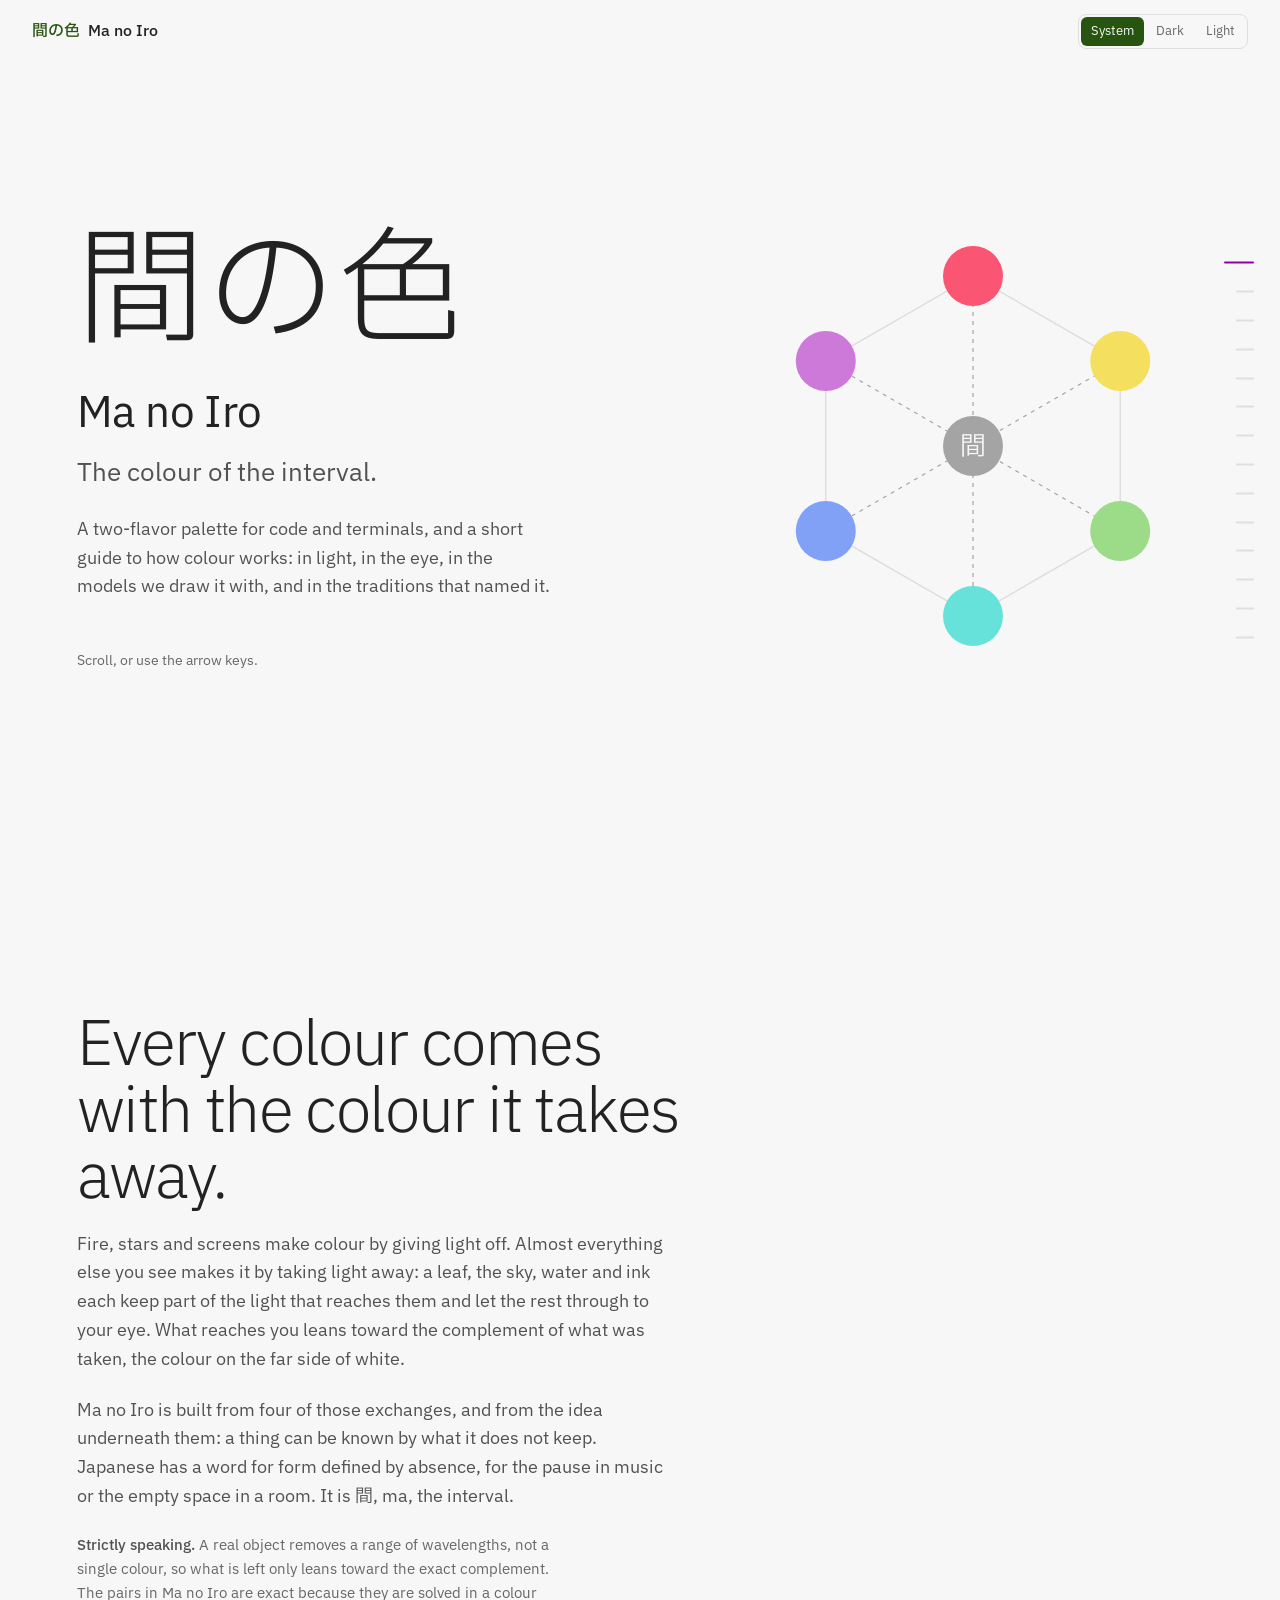
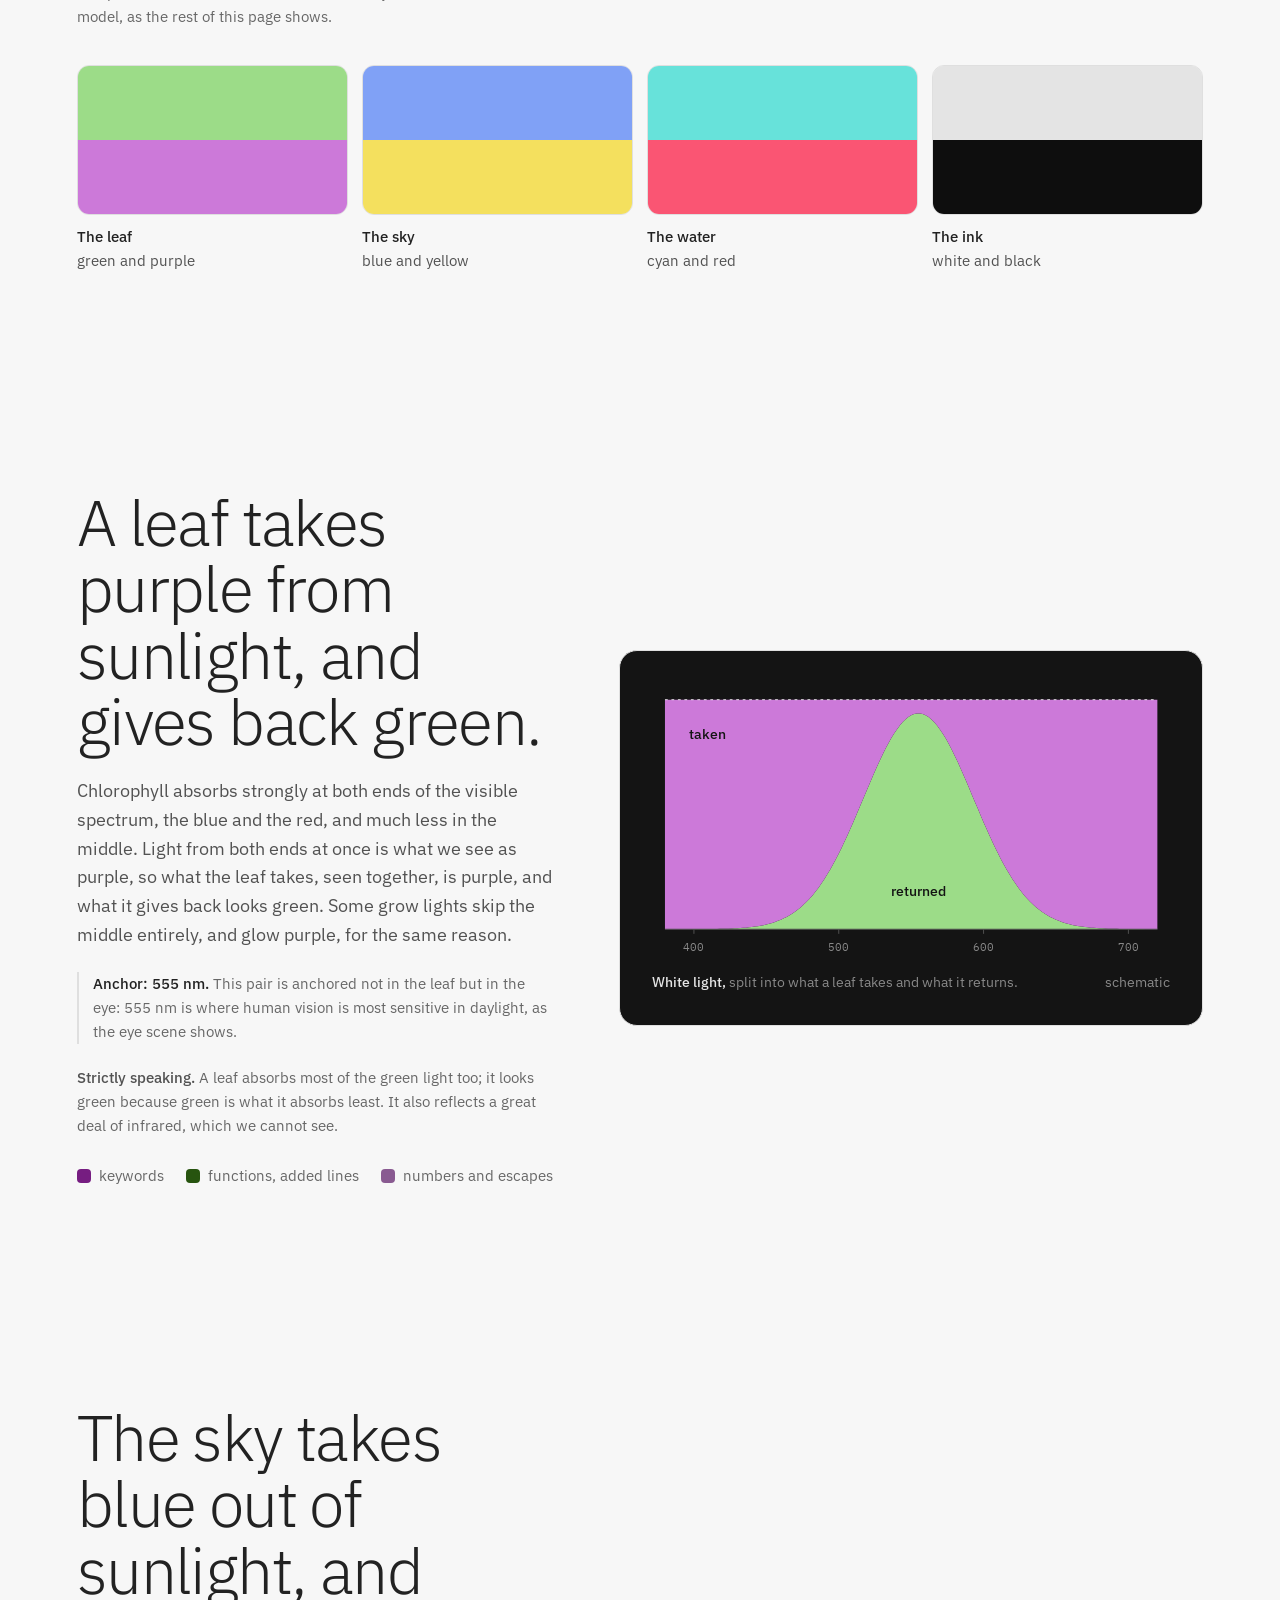
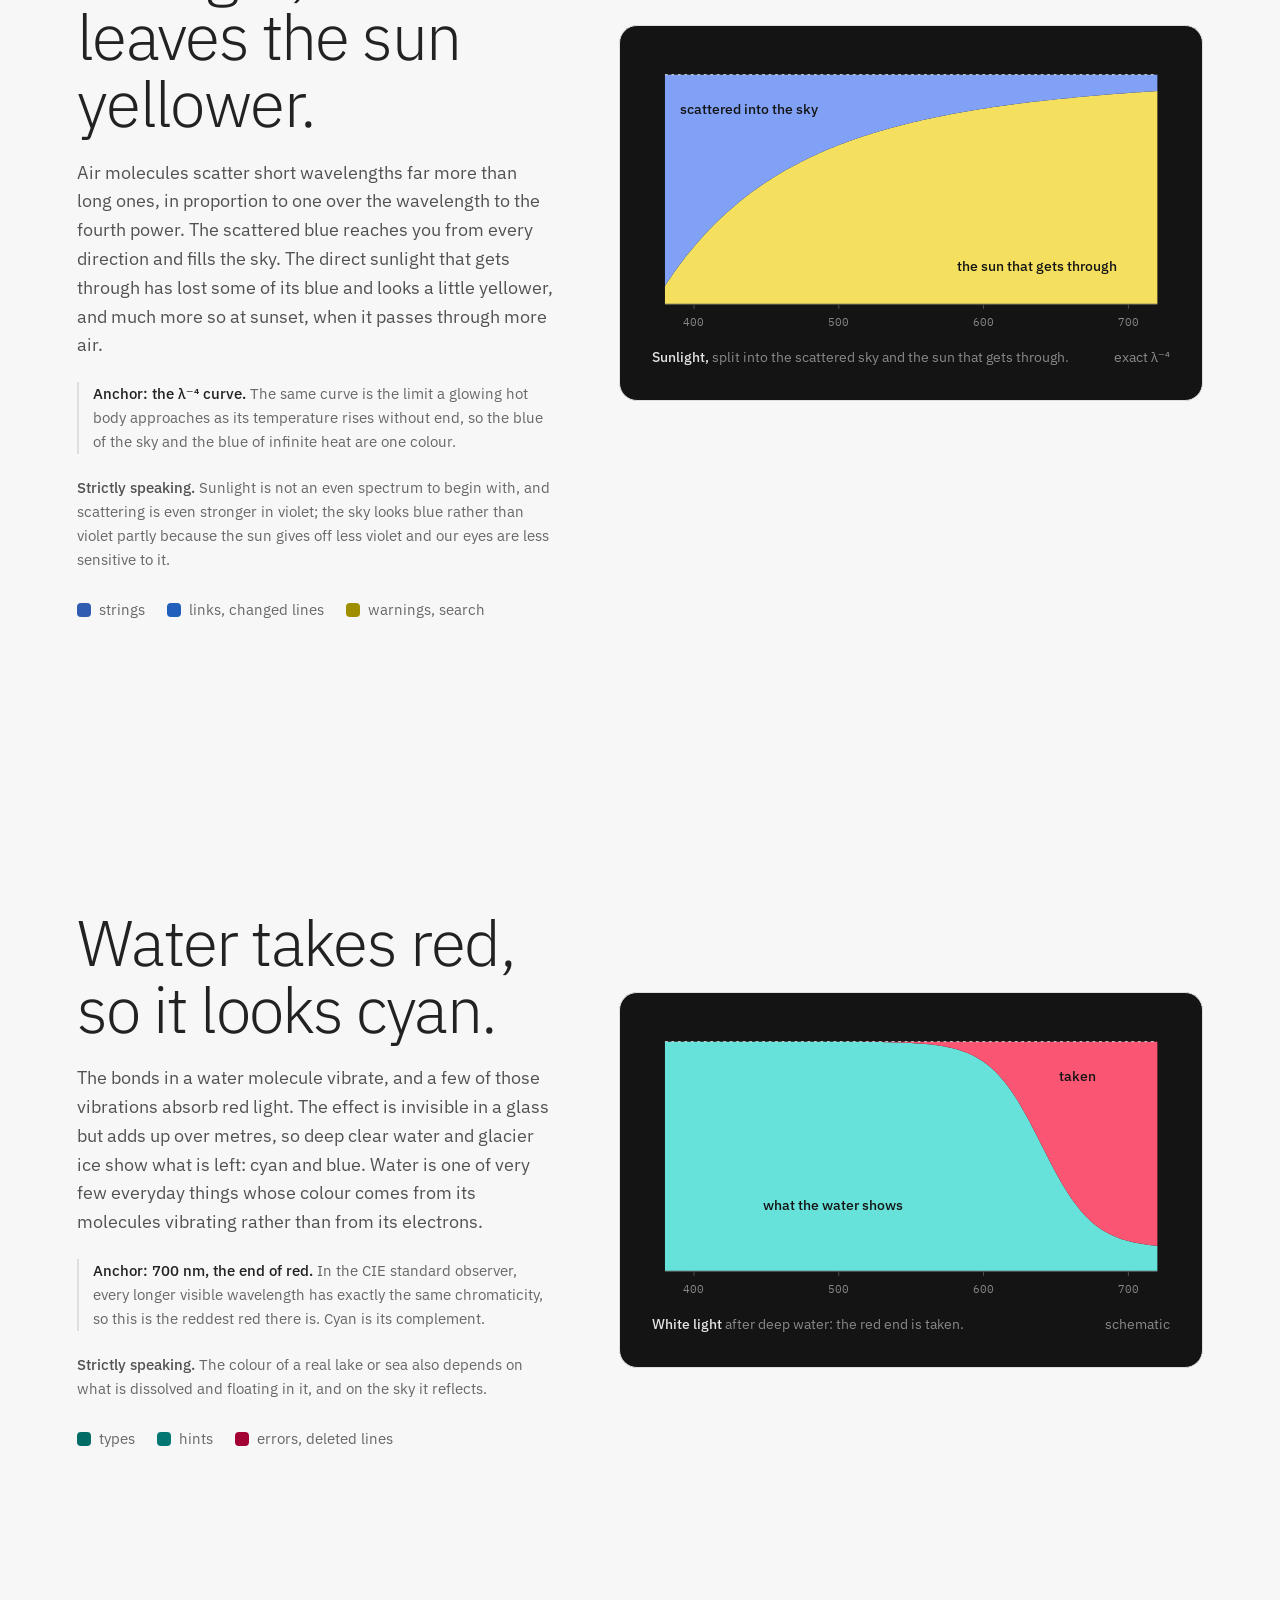
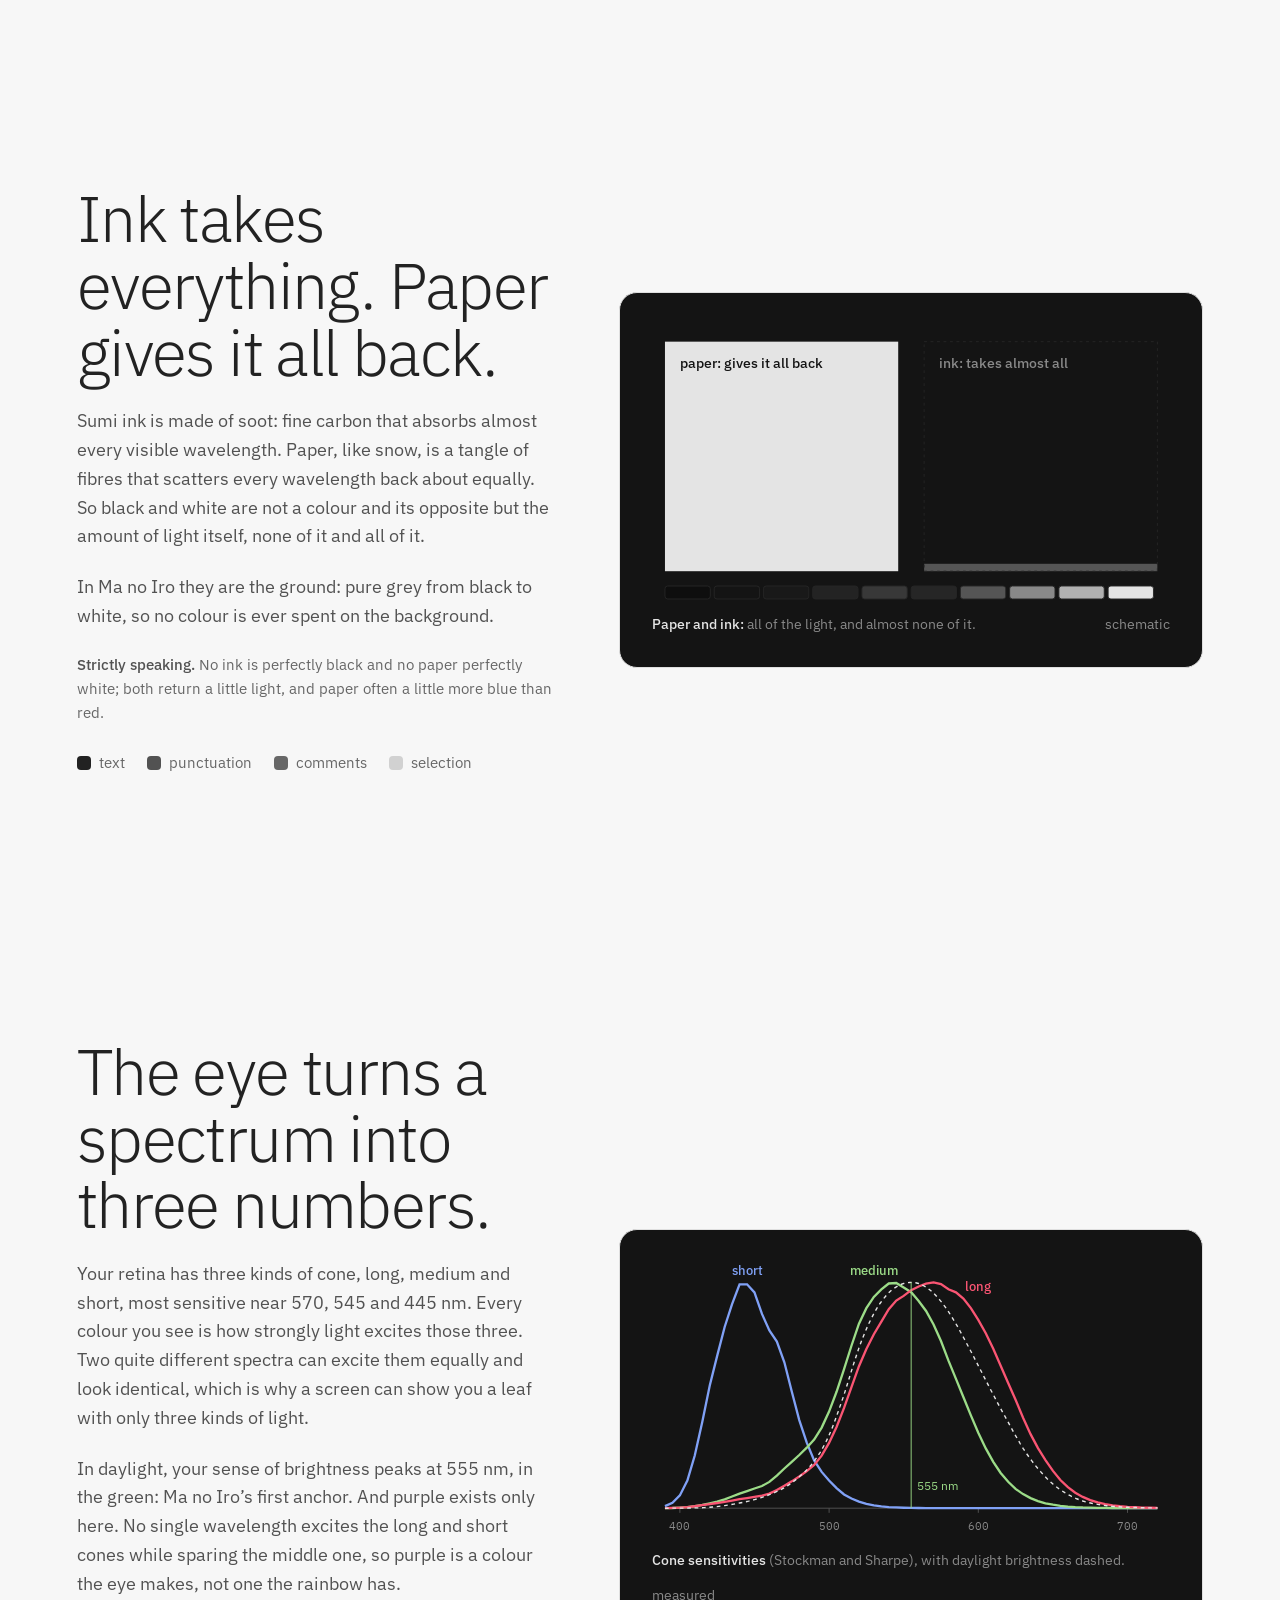
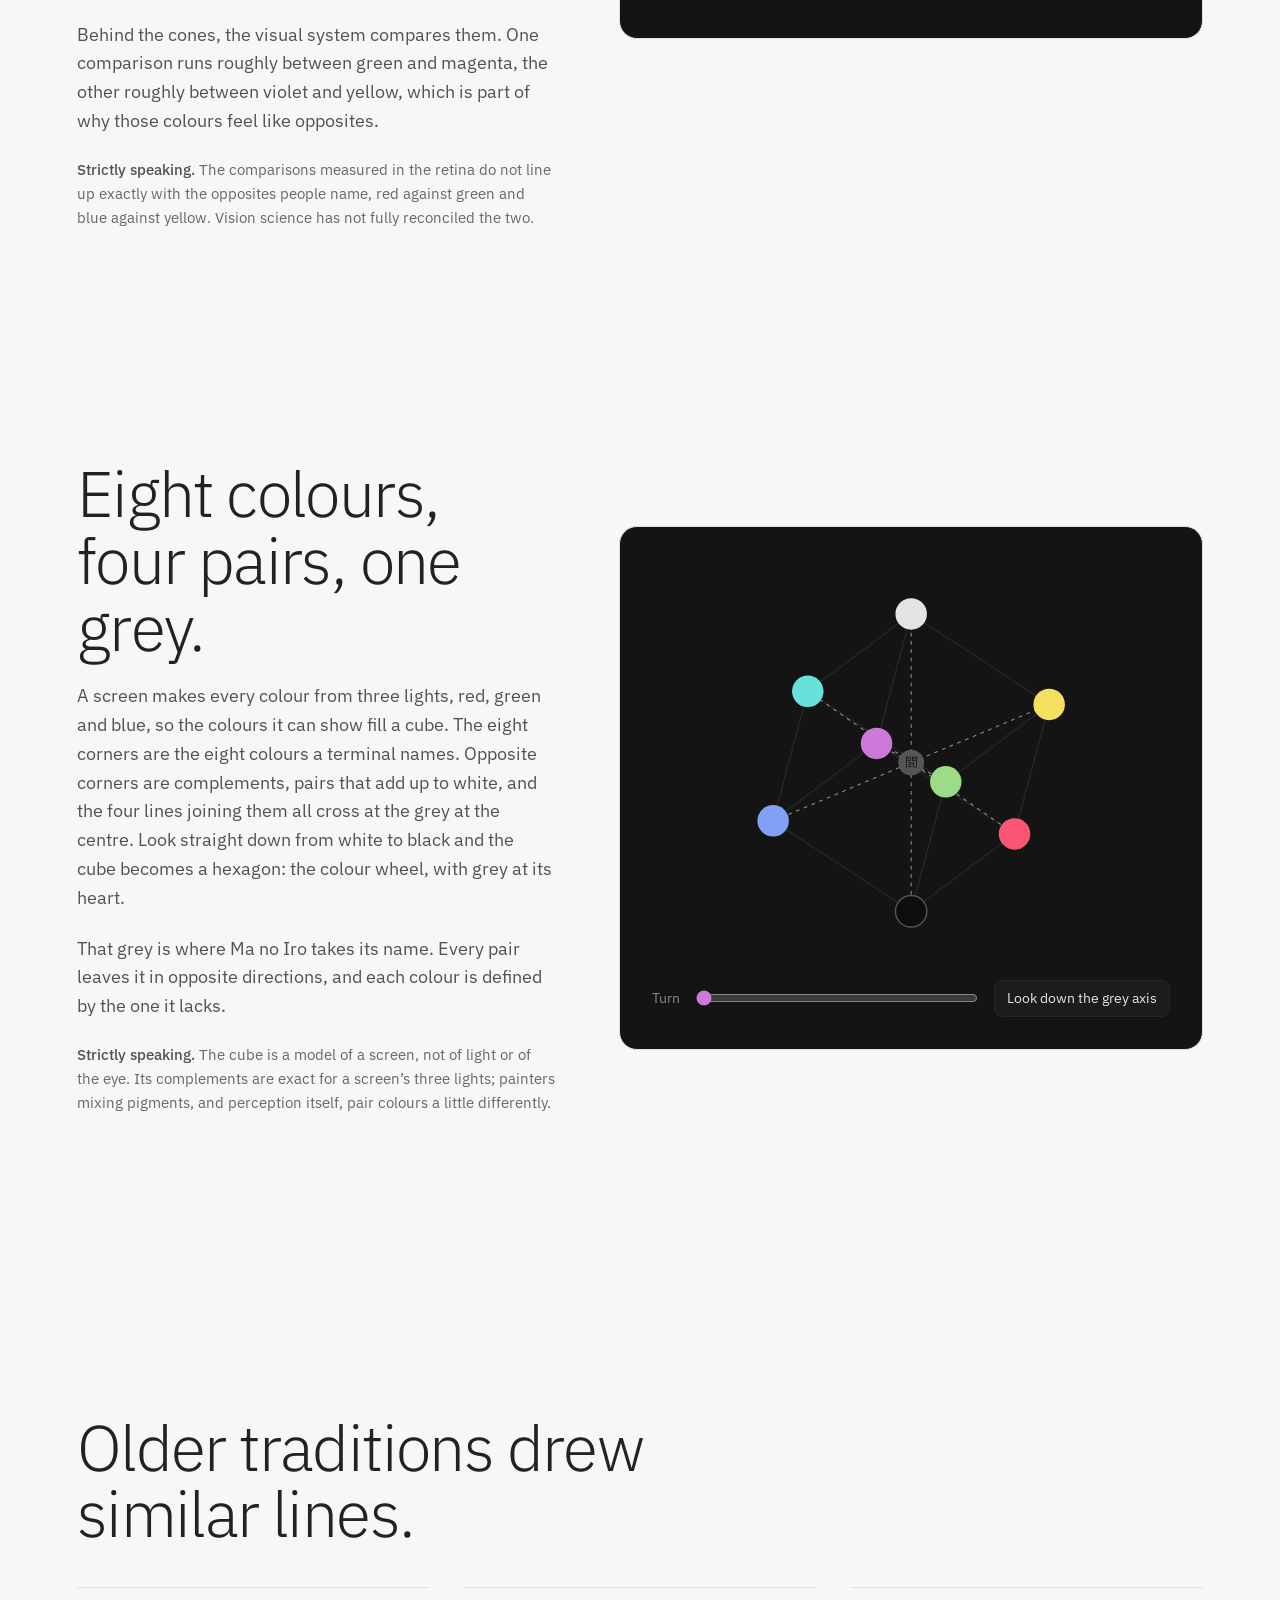
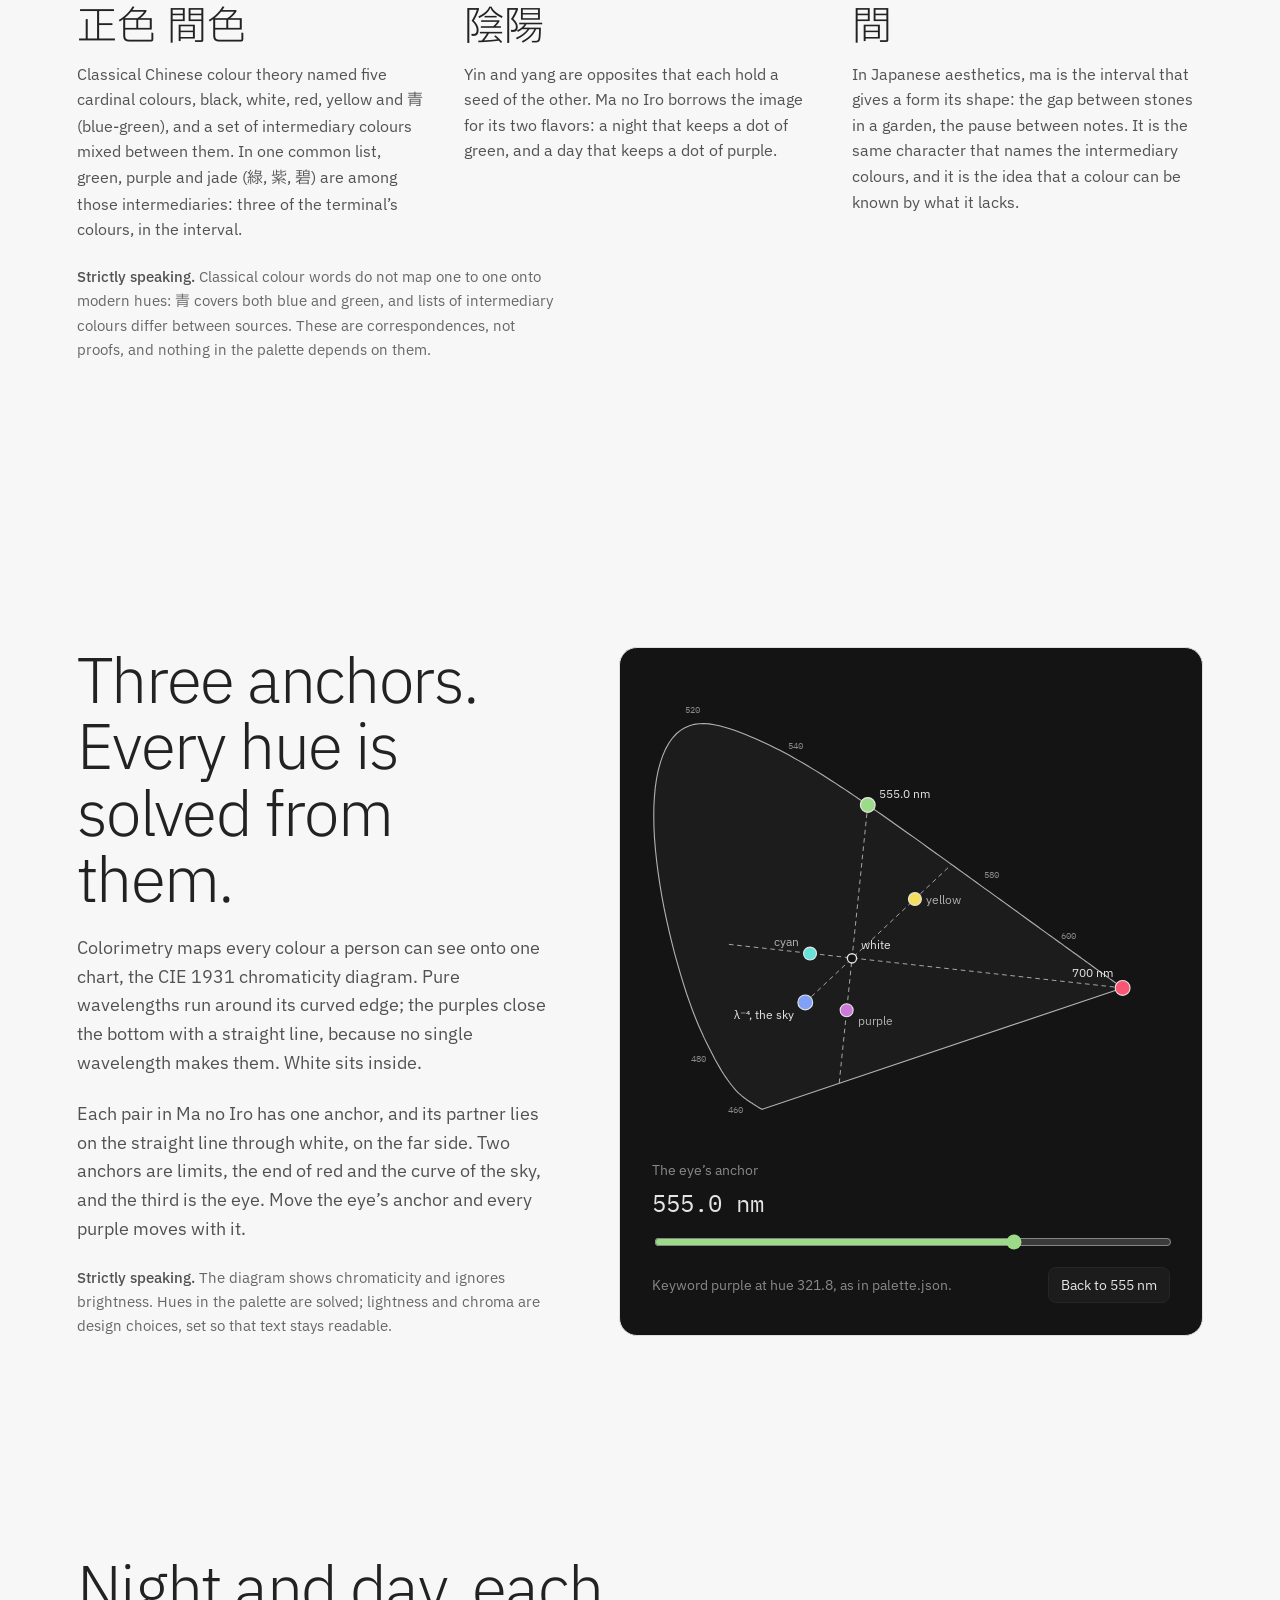
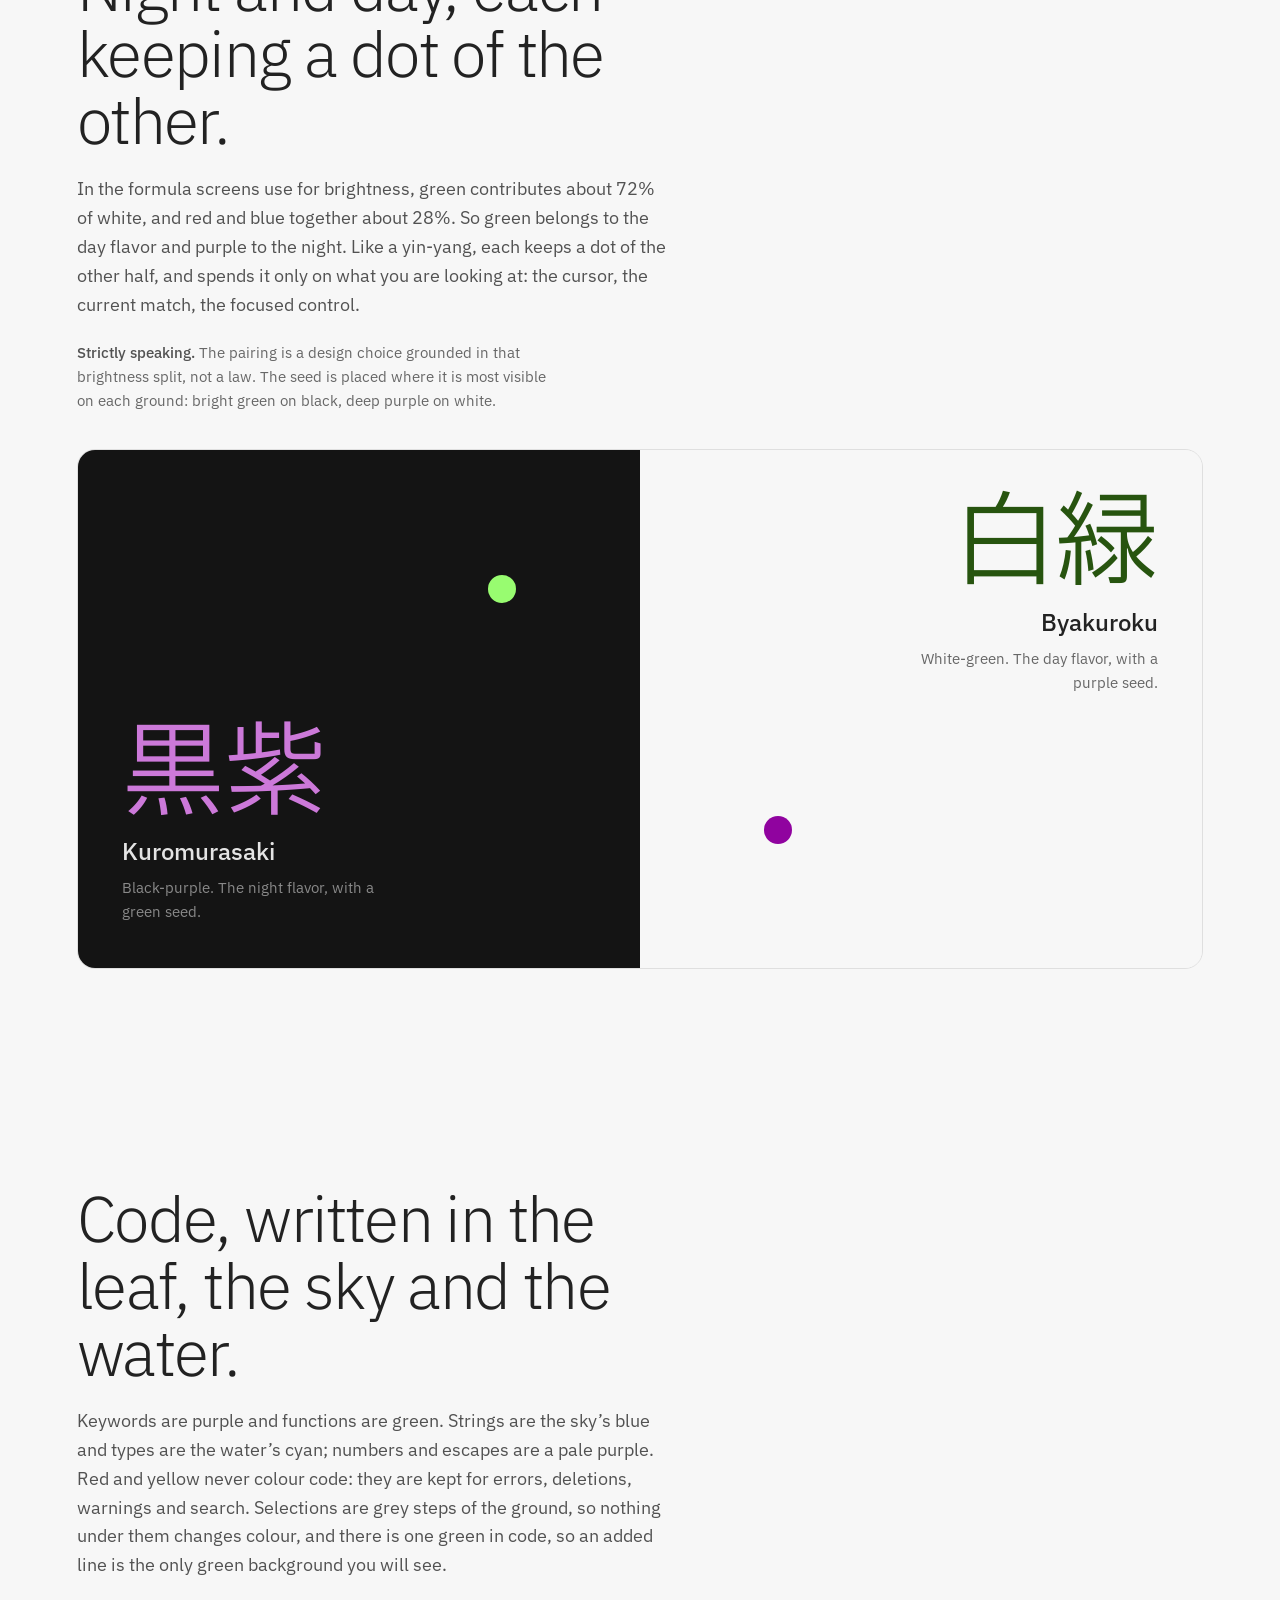
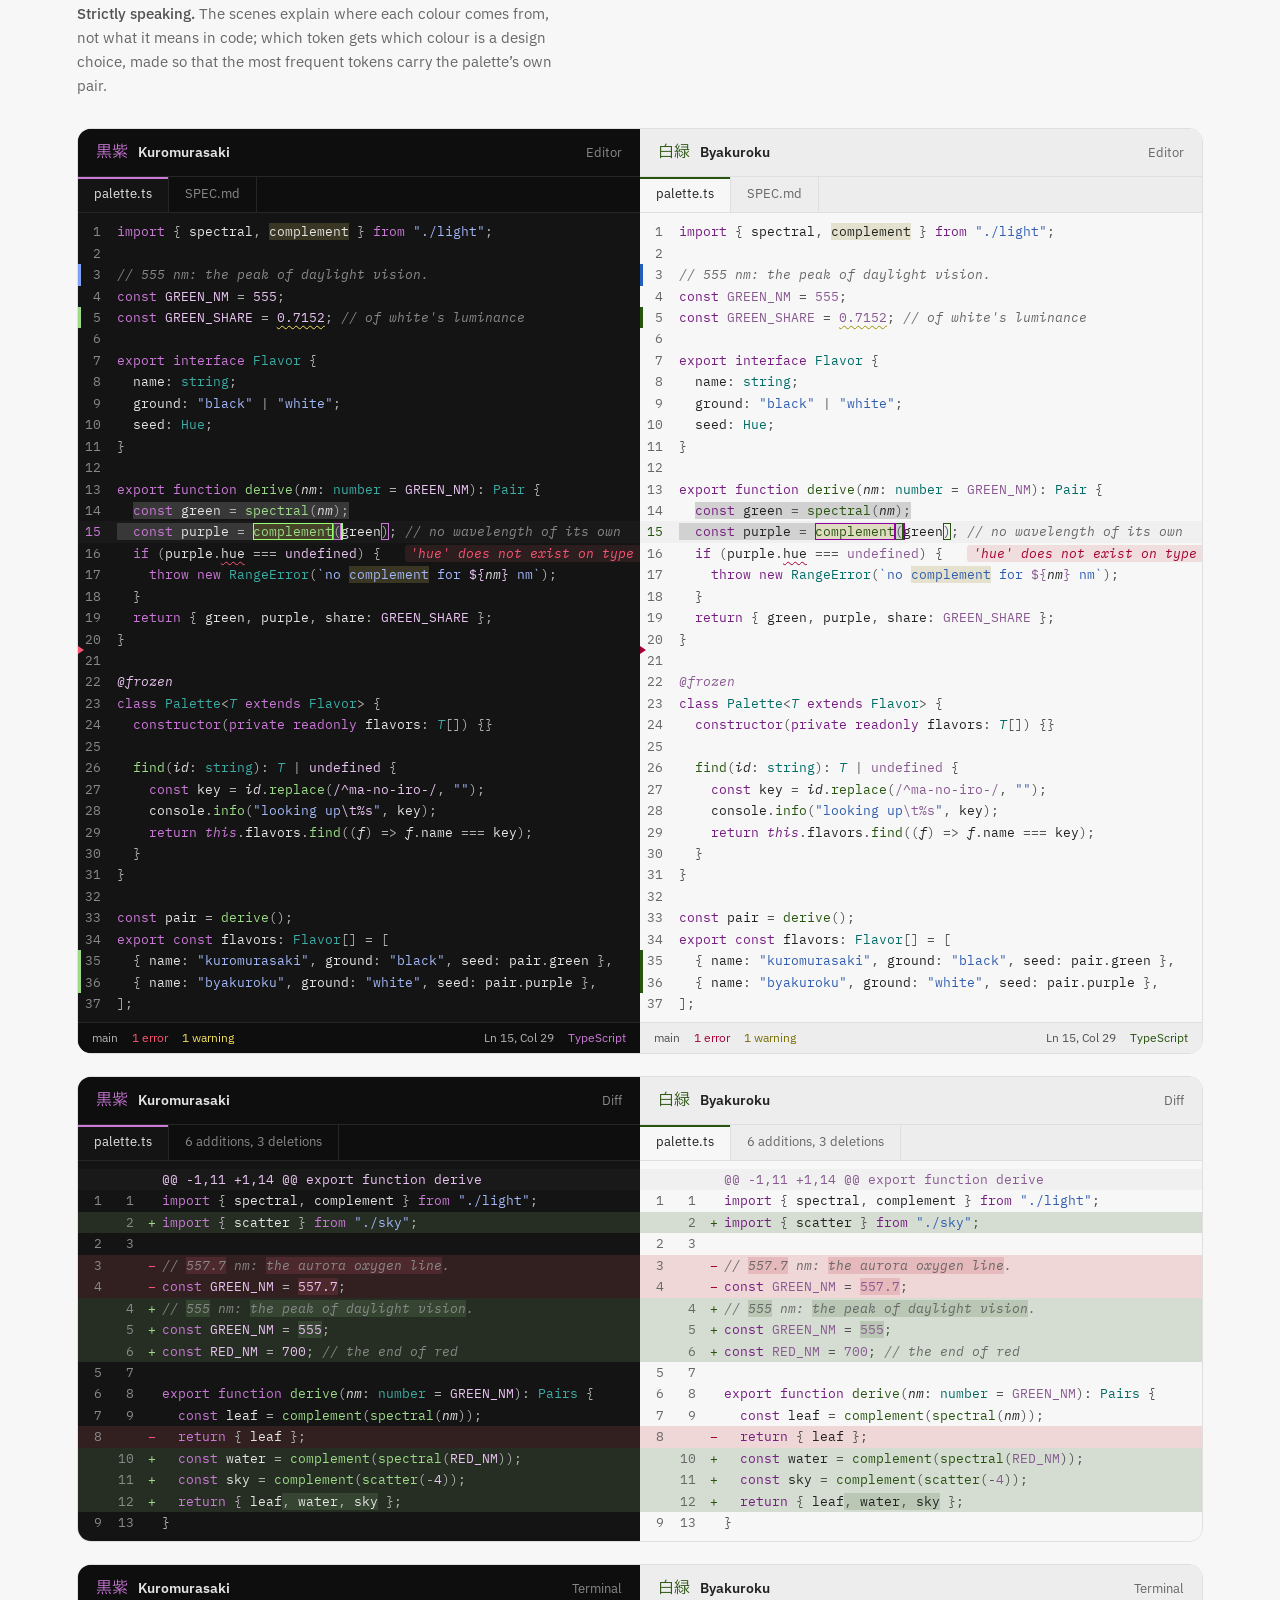
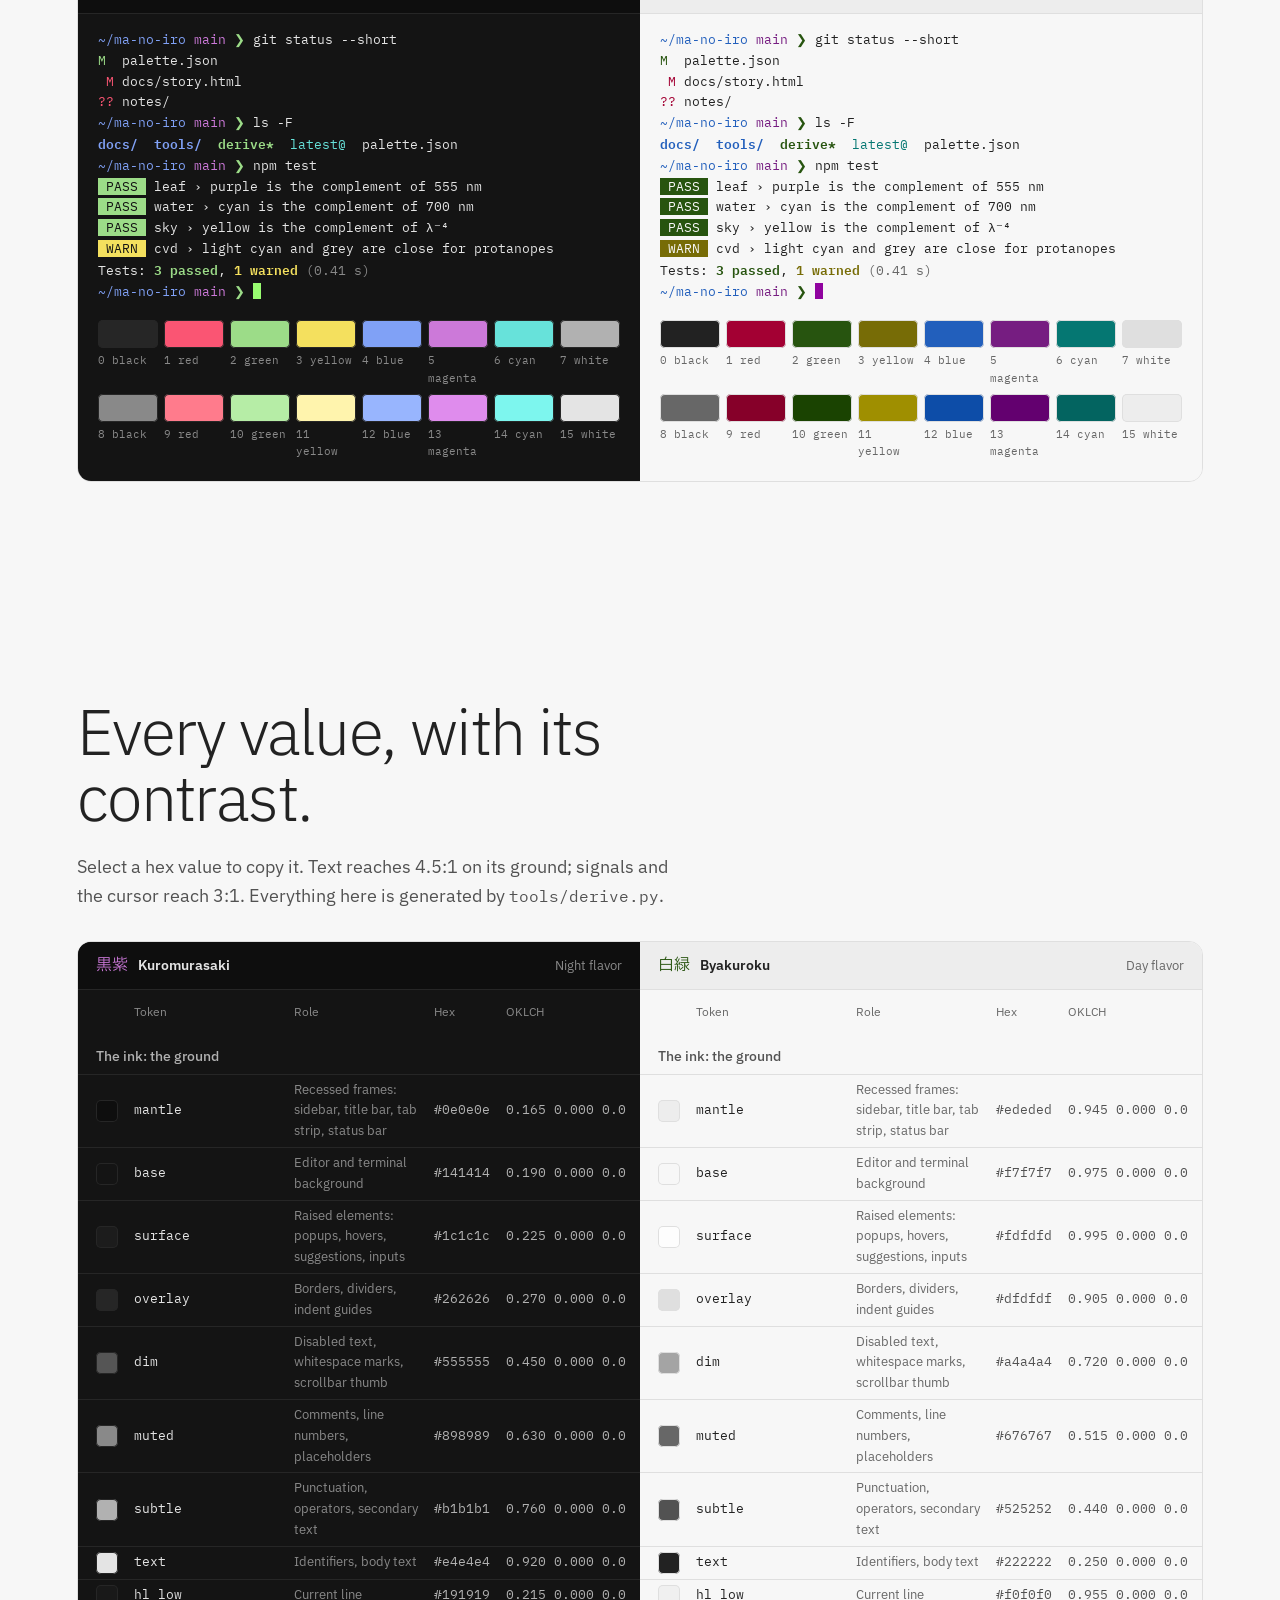
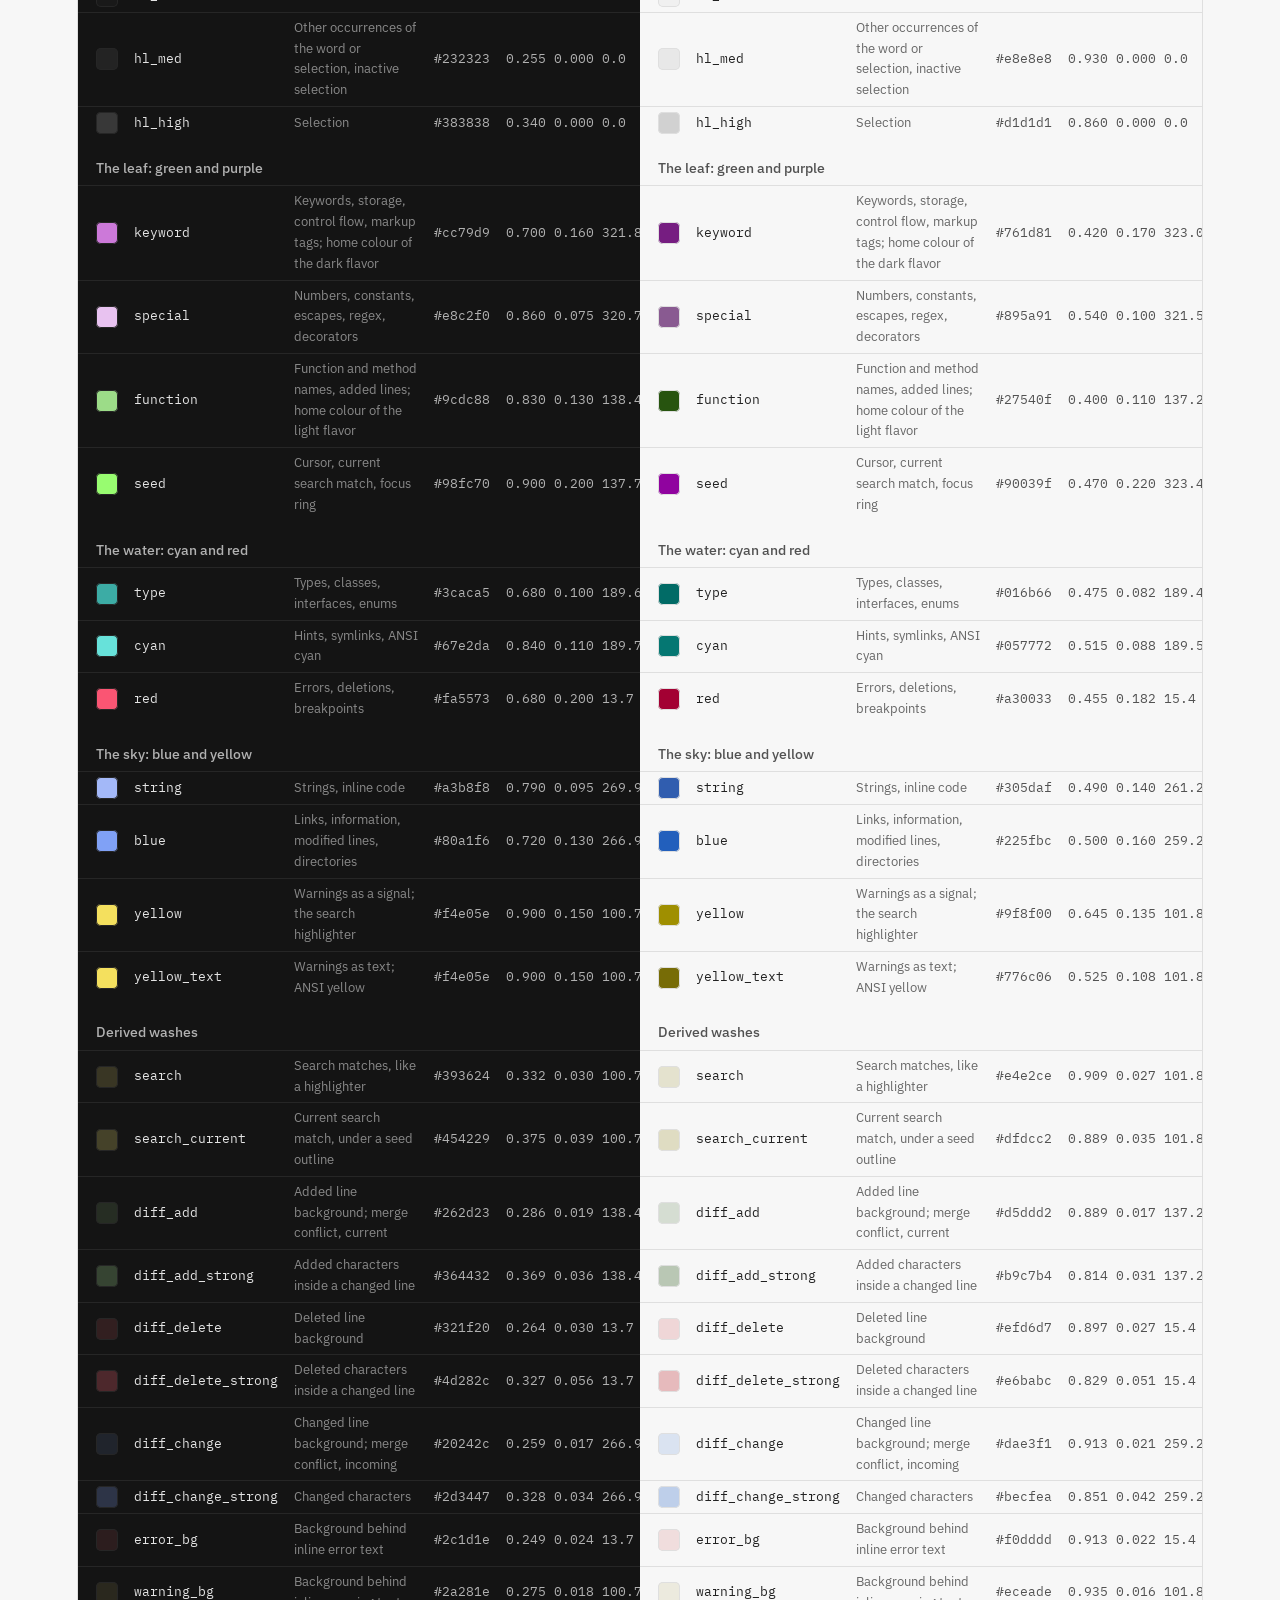
==== docs/showcase.html @ 1da00981 "Ma no Iro 0.3.0 Palette, specification, derivation and showcase for the two flavors, Kuromurasaki an" ====
<!doctype html>
<html lang="en">
<head>
<meta charset="utf-8">
<meta name="viewport" content="width=device-width, initial-scale=1, viewport-fit=cover">
<title>Ma no Iro 間の色: every colour comes with the colour it takes away</title>
<meta name="description" content="Ma no Iro is a two-flavor palette of eight colours in four complementary pairs, all crossing at one grey.">
<link rel="preconnect" href="https://fonts.googleapis.com">
<link rel="preconnect" href="https://fonts.gstatic.com" crossorigin>
<link href="https://fonts.googleapis.com/css2?family=IBM+Plex+Mono:ital,wght@0,400;0,600;1,400&family=IBM+Plex+Sans:ital,wght@0,300;0,400;0,500;0,600;1,400&display=swap" rel="stylesheet">
<link href="https://fonts.googleapis.com/css2?family=IBM+Plex+Sans+JP:wght@300;400;500&text=%E3%81%AE%E9%BB%92%E7%B4%AB%E7%99%BD%E7%B7%91%E9%96%93%E6%AD%A3%E8%89%B2%E7%B6%A0%E7%A2%A7%E9%99%B0%E9%99%BD%E9%9D%92&display=swap" rel="stylesheet">
<style>
/* tokens:start */
:root{--k-mantle:#0e0e0e;--k-base:#141414;--k-surface:#1c1c1c;--k-overlay:#262626;--k-dim:#555555;--k-muted:#898989;--k-subtle:#b1b1b1;--k-text:#e4e4e4;--k-hl_low:#191919;--k-hl_med:#232323;--k-hl_high:#383838;--k-keyword:#cc79d9;--k-special:#e8c2f0;--k-function:#9cdc88;--k-seed:#98fc70;--k-string:#a3b8f8;--k-blue:#80a1f6;--k-yellow:#f4e05e;--k-yellow_text:#f4e05e;--k-type:#3caca5;--k-cyan:#67e2da;--k-red:#fa5573;--k-home:#cc79d9;--b-mantle:#ededed;--b-base:#f7f7f7;--b-surface:#fdfdfd;--b-overlay:#dfdfdf;--b-dim:#a4a4a4;--b-muted:#676767;--b-subtle:#525252;--b-text:#222222;--b-hl_low:#f0f0f0;--b-hl_med:#e8e8e8;--b-hl_high:#d1d1d1;--b-keyword:#761d81;--b-special:#895a91;--b-function:#27540f;--b-seed:#90039f;--b-string:#305daf;--b-blue:#225fbc;--b-yellow:#9f8f00;--b-yellow_text:#776c06;--b-type:#016b66;--b-cyan:#057772;--b-red:#a30033;--b-home:#27540f;--c-mantle:#ededed;--c-base:#f7f7f7;--c-surface:#fdfdfd;--c-overlay:#dfdfdf;--c-dim:#a4a4a4;--c-muted:#676767;--c-subtle:#525252;--c-text:#222222;--c-hl_low:#f0f0f0;--c-hl_med:#e8e8e8;--c-hl_high:#d1d1d1;--c-keyword:#761d81;--c-special:#895a91;--c-function:#27540f;--c-seed:#90039f;--c-string:#305daf;--c-blue:#225fbc;--c-yellow:#9f8f00;--c-yellow_text:#776c06;--c-type:#016b66;--c-cyan:#057772;--c-red:#a30033;--c-home:#27540f;}
@media (prefers-color-scheme: dark){:root:not([data-theme="light"]){--c-mantle:#0e0e0e;--c-base:#141414;--c-surface:#1c1c1c;--c-overlay:#262626;--c-dim:#555555;--c-muted:#898989;--c-subtle:#b1b1b1;--c-text:#e4e4e4;--c-hl_low:#191919;--c-hl_med:#232323;--c-hl_high:#383838;--c-keyword:#cc79d9;--c-special:#e8c2f0;--c-function:#9cdc88;--c-seed:#98fc70;--c-string:#a3b8f8;--c-blue:#80a1f6;--c-yellow:#f4e05e;--c-yellow_text:#f4e05e;--c-type:#3caca5;--c-cyan:#67e2da;--c-red:#fa5573;--c-home:#cc79d9;}}
:root[data-theme="dark"]{--c-mantle:#0e0e0e;--c-base:#141414;--c-surface:#1c1c1c;--c-overlay:#262626;--c-dim:#555555;--c-muted:#898989;--c-subtle:#b1b1b1;--c-text:#e4e4e4;--c-hl_low:#191919;--c-hl_med:#232323;--c-hl_high:#383838;--c-keyword:#cc79d9;--c-special:#e8c2f0;--c-function:#9cdc88;--c-seed:#98fc70;--c-string:#a3b8f8;--c-blue:#80a1f6;--c-yellow:#f4e05e;--c-yellow_text:#f4e05e;--c-type:#3caca5;--c-cyan:#67e2da;--c-red:#fa5573;--c-home:#cc79d9;}
/* tokens:end */
:root {
  box-sizing: border-box;
  padding-top: env(safe-area-inset-top, 0px);
  padding-bottom: env(safe-area-inset-bottom, 0px);
  --sans: "IBM Plex Sans", "IBM Plex Sans JP", system-ui, -apple-system, "Segoe UI", "Hiragino Sans", "Noto Sans JP", sans-serif;
  --mono: "IBM Plex Mono", ui-monospace, "SFMono-Regular", Menlo, Consolas, "Liberation Mono", monospace;
  --cjk: "IBM Plex Sans JP", "Hiragino Sans", "Yu Gothic", "Noto Sans JP", sans-serif;
}
*, *::before, *::after { box-sizing: inherit; }
html { scroll-padding-top: env(safe-area-inset-top, 0px); scroll-snap-type: y proximity; }
@media (prefers-reduced-motion: no-preference) { html { scroll-behavior: smooth; } }
body { margin: 0; background: var(--c-base); color: var(--c-text); font-family: var(--sans); font-size: 18px; line-height: 1.6; -webkit-font-smoothing: antialiased; }
a { color: var(--c-blue); text-underline-offset: 3px; }
:focus-visible { outline: 2px solid var(--c-seed); outline-offset: 3px; }
code { font-family: var(--mono); font-size: 0.88em; }
.jp { font-family: var(--cjk); }

/* chrome */
.top { position: fixed; top: 0; left: 0; right: 0; z-index: 20; display: flex; justify-content: space-between; align-items: center; padding: calc(env(safe-area-inset-top, 0px) + 14px) clamp(16px, 3vw, 32px) 14px; pointer-events: none; }
.top > * { pointer-events: auto; }
.mark { color: var(--c-text); text-decoration: none; font-weight: 500; font-size: 16px; display: flex; gap: 8px; align-items: baseline; white-space: nowrap; }
.mark .jp { color: var(--c-home); }
.theme { display: inline-flex; gap: 2px; padding: 2px; border: 1px solid var(--c-overlay); border-radius: 8px; background: var(--c-base); }
.theme button { font: inherit; font-size: 13px; color: var(--c-muted); background: transparent; border: 0; border-radius: 6px; padding: 4px 10px; cursor: pointer; }
.theme button[aria-pressed="true"] { background: var(--c-home); color: var(--c-base); }

.rail { position: fixed; right: clamp(10px, 2vw, 28px); top: 50%; transform: translateY(-50%); z-index: 15; display: flex; flex-direction: column; gap: 2px; }
.rail a { display: flex; align-items: center; justify-content: flex-end; gap: 10px; text-decoration: none; color: var(--c-dim); font-size: 13px; padding: 3px 0; }
.rail a span { opacity: 0; transition: opacity .2s; white-space: nowrap; }
.rail:hover a span, .rail a:focus-visible span { opacity: 1; }
.rail:hover { background: var(--c-base); border-radius: 10px; padding: 6px 0 6px 12px; }
.rail a i { width: 18px; height: 2px; background: var(--c-overlay); border-radius: 2px; transition: width .2s, background .2s; }
.rail a[aria-current="true"] { color: var(--c-text); }
.rail a[aria-current="true"] i { width: 30px; background: var(--c-seed); }
@media (max-width: 900px) { .rail { display: none; } }
@media (prefers-reduced-motion: reduce) { .rail a span, .rail a i { transition: none; } }

/* scenes */
.scene { min-height: 100svh; scroll-snap-align: start; display: grid; align-items: center; padding: clamp(80px, 12vh, 140px) clamp(20px, 6vw, 96px); }
.scene > .in { width: 100%; max-width: 1180px; margin: 0 auto; }
.split { display: grid; grid-template-columns: minmax(0, 0.9fr) minmax(0, 1.1fr); gap: clamp(28px, 5vw, 80px); align-items: center; }
@media (max-width: 920px) { .split { grid-template-columns: 1fr; } }
h1, h2 { font-weight: 300; letter-spacing: -0.025em; line-height: 1.04; margin: 0; }
h2 { font-size: clamp(34px, 5vw, 64px); max-width: 16ch; }
.scene p { max-width: 54ch; color: var(--c-subtle); margin: 22px 0 0; }
.scene p.anchor { font-size: 15px; color: var(--c-muted); border-left: 2px solid var(--c-overlay); padding-left: 14px; }
.scene p.anchor b { color: var(--c-text); font-weight: 500; }
.uses { display: flex; flex-wrap: wrap; gap: 10px 22px; margin-top: 26px; font-size: 15px; color: var(--c-muted); }
.uses span { display: inline-flex; align-items: center; gap: 8px; }
.uses i { width: 14px; height: 14px; border-radius: 4px; display: inline-block; }

.scene p.strict { font-size: 15px; color: var(--c-muted); }
.scene p.strict b { color: var(--c-subtle); font-weight: 500; }
.three-col { display: grid; grid-template-columns: repeat(3, minmax(0, 1fr)); gap: 36px; margin-top: 40px; }
@media (max-width: 900px) { .three-col { grid-template-columns: 1fr; } }
.three-col > div { border-top: 1px solid var(--c-overlay); padding-top: 18px; }
.three-col .big { font-family: var(--cjk); font-size: 40px; font-weight: 300; line-height: 1.1; color: var(--c-text); }
.three-col p { font-size: 16px; margin-top: 12px; }

/* night panel: light is seen best in the dark */
.night { background: var(--k-base); color: var(--k-text); border-radius: 18px; padding: clamp(18px, 3vw, 32px); border: 1px solid var(--c-overlay); }
.night svg { width: 100%; height: auto; display: block; }
.night .cap { display: flex; justify-content: space-between; gap: 12px; flex-wrap: wrap; font-size: 14px; color: var(--k-muted); margin-top: 10px; }
.night .cap b { color: var(--k-text); font-weight: 500; }

/* title */
#title h1 { white-space: nowrap; font-size: clamp(56px, 10vw, 150px); font-family: var(--cjk); font-weight: 300; letter-spacing: 0.02em; }
#title .en { font-size: clamp(26px, 3.4vw, 44px); font-weight: 400; letter-spacing: -0.01em; margin-top: 14px; }
#title .tag { font-size: clamp(20px, 2.2vw, 26px); color: var(--c-subtle); margin-top: 6px; }
#title .hint { font-size: 14px; color: var(--c-muted); margin-top: 48px; }
.hex { width: min(100%, 460px); margin-left: auto; }

/* exchange */
.pairs4 { display: grid; grid-template-columns: repeat(4, minmax(0, 1fr)); gap: 14px; }
@media (max-width: 700px) { .pairs4 { grid-template-columns: repeat(2, minmax(0, 1fr)); } }
.pairs4 figure { margin: 0; }
.pairs4 .bar { height: 150px; border-radius: 12px; overflow: hidden; display: grid; grid-template-rows: 1fr 1fr; border: 1px solid var(--c-overlay); }
.pairs4 figcaption { font-size: 15px; margin-top: 10px; color: var(--c-subtle); }
.pairs4 figcaption b { color: var(--c-text); font-weight: 500; display: block; }

/* cube */
.cube-ctl { display: flex; align-items: center; gap: 14px; flex-wrap: wrap; margin-top: 14px; }
.cube-ctl label { font-size: 14px; color: var(--k-muted); }
.cube-ctl input { flex: 1; min-width: 160px; accent-color: var(--k-keyword); }
.cube-ctl button, .reset { font: inherit; font-size: 14px; color: var(--k-text); background: var(--k-surface); border: 1px solid var(--k-overlay); border-radius: 8px; padding: 6px 12px; cursor: pointer; }
.wuxing { font-size: 15px !important; }
.wuxing .jp { color: var(--c-text); }

/* anchors */
.ctl { margin-top: 16px; }
.ctl label { font-size: 14px; color: var(--k-muted); display: block; }
.ctl output { font-family: var(--mono); font-size: 24px; color: var(--k-text); display: block; margin: 2px 0 8px; }
.ctl input { width: 100%; accent-color: var(--k-function); }
.ctl .row2 { display: flex; justify-content: space-between; align-items: center; gap: 12px; flex-wrap: wrap; margin-top: 8px; font-size: 14px; color: var(--k-muted); }

/* flavors seam */
.seam { display: grid; grid-template-columns: 1fr 1fr; min-height: clamp(300px, 42vw, 520px); border-radius: 18px; overflow: hidden; border: 1px solid var(--c-overlay); margin-top: 36px; }
.half { position: relative; padding: clamp(22px, 4vw, 44px); display: flex; flex-direction: column; justify-content: flex-end; gap: 6px; }
.half .nm { font-family: var(--cjk); font-weight: 400; font-size: clamp(52px, 8vw, 116px); line-height: 1; }
.half .en { font-size: clamp(19px, 2vw, 24px); font-weight: 500; }
.half .ds { font-size: 15px; max-width: 30ch; }
.half .dot { position: absolute; width: clamp(18px, 2.2vw, 28px); aspect-ratio: 1; border-radius: 50%; }
.half.k { background: var(--k-base); color: var(--k-text); }
.half.k .nm { color: var(--k-keyword); } .half.k .ds { color: var(--k-muted); } .half.k .dot { background: var(--k-seed); right: 22%; top: 24%; }
.half.b { background: var(--b-base); color: var(--b-text); justify-content: flex-start; align-items: flex-end; text-align: right; }
.half.b .nm { color: var(--b-function); } .half.b .ds { color: var(--b-muted); } .half.b .dot { background: var(--b-seed); left: 22%; bottom: 24%; }
@media (max-width: 760px) { .seam { grid-template-columns: 1fr; } .half { min-height: 280px; } }

/* in use */
.stack { display: grid; gap: 22px; margin-top: 30px; }
.pair { display: grid; grid-template-columns: 1fr 1fr; border-radius: 14px; overflow: hidden; border: 1px solid var(--c-overlay); }
@media (max-width: 1040px) { .pair { grid-template-columns: 1fr; } }
.pane { background: var(--base); color: var(--text); min-width: 0; }
.pane-cap { display: flex; gap: 10px; align-items: baseline; padding: 11px 18px; background: var(--mantle); border-bottom: 1px solid var(--overlay); font-size: 14px; }
.pane-cap .jp { color: var(--home); font-size: 16px; }
.pane-cap .en { font-weight: 600; }
.pane-cap .sub { color: var(--muted); margin-left: auto; font-size: 13px; }
.tabs { display: flex; background: var(--mantle); border-bottom: 1px solid var(--overlay); font-size: 13px; }
.tab { padding: 7px 16px; color: var(--muted); border-right: 1px solid var(--overlay); }
.tab.active { background: var(--base); color: var(--text); box-shadow: inset 0 2px 0 var(--home); }
.code { font-family: var(--mono); font-size: 13px; line-height: 1.65; overflow-x: auto; padding: 8px 0; }
.row { display: grid; grid-template-columns: 3px 4.5ch 1fr; white-space: pre; min-width: max-content; }
.row.current { background: var(--hl_low); }
.gut { position: relative; }
.gut.add { background: var(--function); } .gut.mod { background: var(--blue); }
.gut.del::after { content: ""; position: absolute; left: 0; top: -4px; border-left: 6px solid var(--red); border-top: 4px solid transparent; border-bottom: 4px solid transparent; }
.ln { color: var(--muted); text-align: right; padding-right: 2ch; user-select: none; }
.row.current .ln { color: var(--home); }
.src { padding-right: 24px; }
.k { color: var(--keyword); } .sp { color: var(--special); } .t { color: var(--type); } .s { color: var(--string); } .f { color: var(--function); }
.p { color: var(--subtle); } .c { color: var(--muted); font-style: italic; } .i { font-style: italic; }
.sel { background: var(--hl_high); } .match { background: var(--search); }
.cm { background: var(--search_current); outline: 1px solid var(--seed); outline-offset: -1px; } .br { outline: 1px solid var(--home); outline-offset: -1px; }
.err { text-decoration: underline wavy var(--red); text-decoration-thickness: 1px; text-underline-offset: 3px; text-decoration-skip-ink: none; }
.warn { text-decoration: underline wavy var(--yellow); text-decoration-thickness: 1px; text-underline-offset: 3px; text-decoration-skip-ink: none; }
.cursor { display: inline-block; width: 2px; height: 1.3em; background: var(--seed); vertical-align: -0.28em; margin-right: -2px; }
.lens { color: var(--red); background: var(--error_bg); margin-left: 3ch; padding: 0 0.7ch; border-radius: 3px; font-style: italic; }
.status { display: flex; justify-content: space-between; gap: 12px; font-size: 12px; padding: 5px 14px; background: var(--mantle); color: var(--subtle); border-top: 1px solid var(--overlay); flex-wrap: wrap; }
.status span + span { margin-left: 14px; }
.status .e { color: var(--red); } .status .w { color: var(--yellow_text); } .status .mode { color: var(--home); }
.drow { display: grid; grid-template-columns: 4ch 4ch 2.5ch 1fr; white-space: pre; min-width: max-content; }
.drow .dl { color: var(--muted); text-align: right; padding-right: 1ch; user-select: none; }
.drow .sg { text-align: center; user-select: none; }
.drow.add { background: var(--diff_add); } .drow.add .sg { color: var(--function); }
.drow.del { background: var(--diff_delete); } .drow.del .sg { color: var(--red); }
.drow.hunk { background: var(--hl_low); color: var(--special); }
.xa { background: var(--diff_add_strong); } .xd { background: var(--diff_delete_strong); }
.term { font-family: var(--mono); font-size: 13px; line-height: 1.6; padding: 16px 20px 18px; white-space: pre; overflow-x: auto; }
.term .blk { display: inline-block; width: 0.62em; height: 1.2em; background: var(--seed); vertical-align: -0.22em; }
.ansi { display: grid; grid-template-columns: repeat(8, minmax(0, 1fr)); gap: 6px; padding: 0 20px 20px; }
.ansi div { font-family: var(--mono); font-size: 11px; color: var(--muted); min-width: 0; overflow: hidden; }
.ansi i { display: block; height: 28px; border-radius: 5px; margin-bottom: 4px; box-shadow: inset 0 0 0 1px var(--overlay); }

/* palette */
.swatches { overflow-x: auto; padding-bottom: 12px; }
.swatches table { border-collapse: collapse; width: 100%; font-size: 13px; }
.swatches thead th { font-weight: 400; color: var(--muted); text-align: left; padding: 12px 8px 6px; font-size: 12px; }
.swatches tr.grp th { text-align: left; font-size: 14px; font-weight: 500; color: var(--subtle); padding: 18px 8px 6px 18px; }
.swatches td { padding: 5px 8px; border-top: 1px solid var(--overlay); vertical-align: middle; }
.swatches td:first-child, .swatches thead th:first-child { padding-left: 18px; width: 32px; }
.swatches td:last-child, .swatches thead th:last-child { padding-right: 18px; text-align: right; }
.chip { width: 22px; height: 22px; border-radius: 5px; box-shadow: inset 0 0 0 1px var(--overlay); }
.tok { font-family: var(--mono); color: var(--text); white-space: nowrap; }
.role { color: var(--muted); min-width: 140px; }
.num { font-family: var(--mono); color: var(--subtle); white-space: nowrap; }
.copy { font: inherit; font-family: var(--mono); color: var(--subtle); background: transparent; border: 0; padding: 2px 4px; margin: -2px -4px; border-radius: 4px; cursor: pointer; }
.copy:hover { color: var(--text); background: var(--surface); }
.vh { position: absolute; width: 1px; height: 1px; overflow: hidden; clip: rect(0 0 0 0); white-space: nowrap; }

#names .grid { display: grid; grid-template-columns: repeat(3, minmax(0, 1fr)); gap: 32px; margin-top: 44px; }
@media (max-width: 860px) { #names .grid { grid-template-columns: 1fr; } }
#names .grid div { border-top: 1px solid var(--c-overlay); padding-top: 18px; }
#names .grid .big { font-family: var(--cjk); font-size: 44px; font-weight: 300; line-height: 1.1; }
#names .grid p { font-size: 15px; margin-top: 10px; }
</style>
</head>
<body>
<header class="top">
  <a class="mark" href="#title"><span class="jp" lang="ja">間の色</span>Ma no Iro</a>
  <div class="theme" role="group" aria-label="Page theme">
    <button type="button" data-t="system" aria-pressed="true">System</button>
    <button type="button" data-t="dark" aria-pressed="false">Dark</button>
    <button type="button" data-t="light" aria-pressed="false">Light</button>
  </div>
</header>
<nav class="rail" aria-label="Scenes" id="rail"></nav>

<main>
  <section class="scene" id="title" data-name="Ma no Iro">
    <div class="in split">
      <div>
        <h1 lang="ja">間の色</h1>
        <div class="en">Ma no Iro</div>
        <div class="tag">The colour of the interval.</div>
        <p>A two-flavor palette for code and terminals, and a short guide to how colour works: in light, in the eye, in the models we draw it with, and in the traditions that named it.</p>
        <p class="hint">Scroll, or use the arrow keys.</p>
      </div>
      <div class="hex" id="hexmark" role="img" aria-label="The Ma no Iro mark: six colours around a grey centre, the colour cube seen along its grey axis."></div>
    </div>
  </section>

  <section class="scene" id="exchange" data-name="The exchange">
    <div class="in">
      <h2>Every colour comes with the colour it takes away.</h2>
      <p>Fire, stars and screens make colour by giving light off. Almost everything else you see makes it by taking light away: a leaf, the sky, water and ink each keep part of the light that reaches them and let the rest through to your eye. What reaches you leans toward the complement of what was taken, the colour on the far side of white.</p>
      <p>Ma no Iro is built from four of those exchanges, and from the idea underneath them: a thing can be known by what it does not keep. Japanese has a word for form defined by absence, for the pause in music or the empty space in a room. It is 間, ma, the interval.</p>
      <p class="strict"><b>Strictly speaking.</b> A real object removes a range of wavelengths, not a single colour, so what is left only leans toward the exact complement. The pairs in Ma no Iro are exact because they are solved in a colour model, as the rest of this page shows.</p>
      <div class="pairs4" id="pairs4" style="margin-top: 36px"></div>
    </div>
  </section>

  <section class="scene" id="leaf" data-name="The leaf">
    <div class="in split">
      <div>
        <h2>A leaf takes purple from sunlight, and gives back green.</h2>
        <p>Chlorophyll absorbs strongly at both ends of the visible spectrum, the blue and the red, and much less in the middle. Light from both ends at once is what we see as purple, so what the leaf takes, seen together, is purple, and what it gives back looks green. Some grow lights skip the middle entirely, and glow purple, for the same reason.</p>
        <p class="anchor"><b>Anchor: 555 nm.</b> This pair is anchored not in the leaf but in the eye: 555 nm is where human vision is most sensitive in daylight, as the eye scene shows.</p>
        <p class="strict"><b>Strictly speaking.</b> A leaf absorbs most of the green light too; it looks green because green is what it absorbs least. It also reflects a great deal of infrared, which we cannot see.</p>
        <div class="uses" id="uses-leaf"></div>
      </div>
      <div class="night"><div id="fig-leaf"></div><div class="cap"><span><b>White light,</b> split into what a leaf takes and what it returns.</span><span>schematic</span></div></div>
    </div>
  </section>

  <section class="scene" id="sky" data-name="The sky">
    <div class="in split">
      <div>
        <h2>The sky takes blue out of sunlight, and leaves the sun yellower.</h2>
        <p>Air molecules scatter short wavelengths far more than long ones, in proportion to one over the wavelength to the fourth power. The scattered blue reaches you from every direction and fills the sky. The direct sunlight that gets through has lost some of its blue and looks a little yellower, and much more so at sunset, when it passes through more air.</p>
        <p class="anchor"><b>Anchor: the λ⁻⁴ curve.</b> The same curve is the limit a glowing hot body approaches as its temperature rises without end, so the blue of the sky and the blue of infinite heat are one colour.</p>
        <p class="strict"><b>Strictly speaking.</b> Sunlight is not an even spectrum to begin with, and scattering is even stronger in violet; the sky looks blue rather than violet partly because the sun gives off less violet and our eyes are less sensitive to it.</p>
        <div class="uses" id="uses-sky"></div>
      </div>
      <div class="night"><div id="fig-sky"></div><div class="cap"><span><b>Sunlight,</b> split into the scattered sky and the sun that gets through.</span><span>exact λ⁻⁴</span></div></div>
    </div>
  </section>

  <section class="scene" id="water" data-name="The water">
    <div class="in split">
      <div>
        <h2>Water takes red, so it looks cyan.</h2>
        <p>The bonds in a water molecule vibrate, and a few of those vibrations absorb red light. The effect is invisible in a glass but adds up over metres, so deep clear water and glacier ice show what is left: cyan and blue. Water is one of very few everyday things whose colour comes from its molecules vibrating rather than from its electrons.</p>
        <p class="anchor"><b>Anchor: 700 nm, the end of red.</b> In the CIE standard observer, every longer visible wavelength has exactly the same chromaticity, so this is the reddest red there is. Cyan is its complement.</p>
        <p class="strict"><b>Strictly speaking.</b> The colour of a real lake or sea also depends on what is dissolved and floating in it, and on the sky it reflects.</p>
        <div class="uses" id="uses-water"></div>
      </div>
      <div class="night"><div id="fig-water"></div><div class="cap"><span><b>White light</b> after deep water: the red end is taken.</span><span>schematic</span></div></div>
    </div>
  </section>

  <section class="scene" id="ink" data-name="The ink">
    <div class="in split">
      <div>
        <h2>Ink takes everything. Paper gives it all back.</h2>
        <p>Sumi ink is made of soot: fine carbon that absorbs almost every visible wavelength. Paper, like snow, is a tangle of fibres that scatters every wavelength back about equally. So black and white are not a colour and its opposite but the amount of light itself, none of it and all of it.</p>
        <p>In Ma no Iro they are the ground: pure grey from black to white, so no colour is ever spent on the background.</p>
        <p class="strict"><b>Strictly speaking.</b> No ink is perfectly black and no paper perfectly white; both return a little light, and paper often a little more blue than red.</p>
        <div class="uses" id="uses-ink"></div>
      </div>
      <div class="night"><div id="fig-ink"></div><div class="cap"><span><b>Paper and ink:</b> all of the light, and almost none of it.</span><span>schematic</span></div></div>
    </div>
  </section>

  <section class="scene" id="eye" data-name="The eye">
    <div class="in split">
      <div>
        <h2>The eye turns a spectrum into three numbers.</h2>
        <p>Your retina has three kinds of cone, long, medium and short, most sensitive near 570, 545 and 445 nm. Every colour you see is how strongly light excites those three. Two quite different spectra can excite them equally and look identical, which is why a screen can show you a leaf with only three kinds of light.</p>
        <p>In daylight, your sense of brightness peaks at 555 nm, in the green: Ma no Iro’s first anchor. And purple exists only here. No single wavelength excites the long and short cones while sparing the middle one, so purple is a colour the eye makes, not one the rainbow has.</p>
        <p>Behind the cones, the visual system compares them. One comparison runs roughly between green and magenta, the other roughly between violet and yellow, which is part of why those colours feel like opposites.</p>
        <p class="strict"><b>Strictly speaking.</b> The comparisons measured in the retina do not line up exactly with the opposites people name, red against green and blue against yellow. Vision science has not fully reconciled the two.</p>
      </div>
      <div class="night"><div id="fig-eye"></div><div class="cap"><span><b>Cone sensitivities</b> (Stockman and Sharpe), with daylight brightness dashed.</span><span>measured</span></div></div>
    </div>
  </section>

  <section class="scene" id="cube" data-name="The interval">
    <div class="in split">
      <div>
        <h2>Eight colours, four pairs, one grey.</h2>
        <p>A screen makes every colour from three lights, red, green and blue, so the colours it can show fill a cube. The eight corners are the eight colours a terminal names. Opposite corners are complements, pairs that add up to white, and the four lines joining them all cross at the grey at the centre. Look straight down from white to black and the cube becomes a hexagon: the colour wheel, with grey at its heart.</p>
        <p>That grey is where Ma no Iro takes its name. Every pair leaves it in opposite directions, and each colour is defined by the one it lacks.</p>
        <p class="strict"><b>Strictly speaking.</b> The cube is a model of a screen, not of light or of the eye. Its complements are exact for a screen’s three lights; painters mixing pigments, and perception itself, pair colours a little differently.</p>
      </div>
      <div class="night">
        <div id="fig-cube"></div>
        <div class="cube-ctl">
          <label for="turn">Turn</label>
          <input type="range" id="turn" min="0" max="100" value="0">
          <button type="button" id="look">Look down the grey axis</button>
        </div>
      </div>
    </div>
  </section>

  <section class="scene" id="traditions" data-name="Traditions">
    <div class="in">
      <h2>Older traditions drew similar lines.</h2>
      <div class="three-col">
        <div><div class="big" lang="zh">正色 間色</div><p>Classical Chinese colour theory named five cardinal colours, black, white, red, yellow and <span class="jp" lang="zh">青</span> (blue-green), and a set of intermediary colours mixed between them. In one common list, green, purple and jade (<span class="jp" lang="zh">綠</span>, <span class="jp" lang="zh">紫</span>, <span class="jp" lang="zh">碧</span>) are among those intermediaries: three of the terminal’s colours, in the interval.</p></div>
        <div><div class="big" lang="zh">陰陽</div><p>Yin and yang are opposites that each hold a seed of the other. Ma no Iro borrows the image for its two flavors: a night that keeps a dot of green, and a day that keeps a dot of purple.</p></div>
        <div><div class="big" lang="ja">間</div><p>In Japanese aesthetics, ma is the interval that gives a form its shape: the gap between stones in a garden, the pause between notes. It is the same character that names the intermediary colours, and it is the idea that a colour can be known by what it lacks.</p></div>
      </div>
      <p class="strict"><b>Strictly speaking.</b> Classical colour words do not map one to one onto modern hues: <span class="jp" lang="zh">青</span> covers both blue and green, and lists of intermediary colours differ between sources. These are correspondences, not proofs, and nothing in the palette depends on them.</p>
    </div>
  </section>

  <section class="scene" id="anchors" data-name="Three anchors">
    <div class="in split">
      <div>
        <h2>Three anchors. Every hue is solved from them.</h2>
        <p>Colorimetry maps every colour a person can see onto one chart, the CIE 1931 chromaticity diagram. Pure wavelengths run around its curved edge; the purples close the bottom with a straight line, because no single wavelength makes them. White sits inside.</p>
        <p>Each pair in Ma no Iro has one anchor, and its partner lies on the straight line through white, on the far side. Two anchors are limits, the end of red and the curve of the sky, and the third is the eye. Move the eye’s anchor and every purple moves with it.</p>
        <p class="strict"><b>Strictly speaking.</b> The diagram shows chromaticity and ignores brightness. Hues in the palette are solved; lightness and chroma are design choices, set so that text stays readable.</p>
      </div>
      <div class="night">
        <div id="fig-cie" role="img" aria-label="CIE 1931 chromaticity diagram with the three anchors, the D65 white point, and each anchor's complement on the far side of white."></div>
        <div class="ctl">
          <label for="nm">The eye’s anchor</label>
          <output id="nm-out" for="nm">555.0 nm</output>
          <input type="range" id="nm" min="520" max="570" step="0.1" value="555">
          <div class="row2"><span id="readout"></span><button type="button" class="reset" id="reset">Back to 555 nm</button></div>
        </div>
      </div>
    </div>
  </section>

  <section class="scene" id="flavors" data-name="Two flavors">
    <div class="in">
      <h2>Night and day, each keeping a dot of the other.</h2>
      <p>In the formula screens use for brightness, green contributes about 72% of white, and red and blue together about 28%. So green belongs to the day flavor and purple to the night. Like a yin-yang, each keeps a dot of the other half, and spends it only on what you are looking at: the cursor, the current match, the focused control.</p>
      <p class="strict"><b>Strictly speaking.</b> The pairing is a design choice grounded in that brightness split, not a law. The seed is placed where it is most visible on each ground: bright green on black, deep purple on white.</p>
      <div class="seam">
        <div class="half k"><span class="dot" aria-hidden="true"></span><span class="nm" lang="ja">黒紫</span><span class="en">Kuromurasaki</span><span class="ds">Black-purple. The night flavor, with a green seed.</span></div>
        <div class="half b"><span class="dot" aria-hidden="true"></span><span class="nm" lang="ja">白緑</span><span class="en">Byakuroku</span><span class="ds">White-green. The day flavor, with a purple seed.</span></div>
      </div>
    </div>
  </section>

  <section class="scene" id="use" data-name="In use">
    <div class="in">
      <h2>Code, written in the leaf, the sky and the water.</h2>
      <p>Keywords are purple and functions are green. Strings are the sky’s blue and types are the water’s cyan; numbers and escapes are a pale purple. Red and yellow never colour code: they are kept for errors, deletions, warnings and search. Selections are grey steps of the ground, so nothing under them changes colour, and there is one green in code, so an added line is the only green background you will see.</p>
      <p class="strict"><b>Strictly speaking.</b> The scenes explain where each colour comes from, not what it means in code; which token gets which colour is a design choice, made so that the most frequent tokens carry the palette’s own pair.</p>
      <div class="stack" id="sim">
        <div class="pair" id="editors"></div>
        <div class="pair" id="diffs"></div>
        <div class="pair" id="terminals"></div>
      </div>
    </div>
  </section>

  <section class="scene" id="palette" data-name="Every value">
    <div class="in">
      <h2>Every value, with its contrast.</h2>
      <p>Select a hex value to copy it. Text reaches 4.5:1 on its ground; signals and the cursor reach 3:1. Everything here is generated by <code>tools/derive.py</code>.</p>
      <div class="pair" id="palettes" style="margin-top: 30px"></div>
    </div>
  </section>

  <section class="scene" id="names" data-name="Names">
    <div class="in">
      <h2>The colour of the interval is the grey where every pair meets, and the absence that defines each colour.</h2>
      <div class="grid">
        <div><div class="big" lang="ja">間の色</div><p><b>Ma no Iro</b>, ま の いろ. The colour of the interval. Ma for short; <code>ma-no-iro</code> in registries.</p></div>
        <div><div class="big" lang="ja">黒紫</div><p><b>Kuromurasaki</b>, くろむらさき. Black-purple, the night flavor.</p></div>
        <div><div class="big" lang="ja">白緑</div><p><b>Byakuroku</b>, びゃくろく. White-green, the day flavor; also a pale green pigment ground from malachite.</p></div>
      </div>
      <p style="margin-top: 44px; font-size: 15px; color: var(--c-muted)">Version <span id="ver"></span>. Source of truth: <code>palette.json</code>. Specification: <code>SPEC.md</code>.</p>
    </div>
  </section>
</main>

<script>
const DATA = /* data:start */{"version":"0.3.0","derivation":{"white_point":"D65","space":"OKLCH","pairs":{"leaf":{"anchor":"green","spectrum":"555 nm","xy":[0.3374,0.6588],"complement":"purple"},"water":{"anchor":"red","spectrum":"700 nm","xy":[0.7347,0.2653],"complement":"cyan"},"sky":{"anchor":"blue","spectrum":"lambda^-4","xy":[0.2399,0.2342],"complement":"yellow"},"ink":{"anchor":"black and white","spectrum":"none and all"}},"method":"each accent lies on the ray from D65 toward its anchor chromaticity, solved at its lightness and chroma","script":"tools/derive.py"},"flavors":{"kuromurasaki":{"name":"Kuromurasaki","jp":"黒紫","appearance":"dark","aliases":{"home":"keyword","on_accent":"base","cursor_text":"base"},"colors":{"mantle":{"hex":"#0e0e0e","oklch":[0.165,0.0,0.0],"contrast":1.04,"role":"Recessed frames: sidebar, title bar, tab strip, status bar","group":"ink"},"base":{"hex":"#141414","oklch":[0.19,0.0,0.0],"contrast":1.0,"role":"Editor and terminal background","group":"ink"},"surface":{"hex":"#1c1c1c","oklch":[0.225,0.0,0.0],"contrast":1.08,"role":"Raised elements: popups, hovers, suggestions, inputs","group":"ink"},"overlay":{"hex":"#262626","oklch":[0.27,0.0,0.0],"contrast":1.23,"role":"Borders, dividers, indent guides","group":"ink"},"dim":{"hex":"#555555","oklch":[0.45,0.0,0.0],"contrast":2.48,"role":"Disabled text, whitespace marks, scrollbar thumb","group":"ink"},"muted":{"hex":"#898989","oklch":[0.63,0.0,0.0],"contrast":5.28,"role":"Comments, line numbers, placeholders","group":"ink"},"subtle":{"hex":"#b1b1b1","oklch":[0.76,0.0,0.0],"contrast":8.6,"role":"Punctuation, operators, secondary text","group":"ink"},"text":{"hex":"#e4e4e4","oklch":[0.92,0.0,0.0],"contrast":14.57,"role":"Identifiers, body text","group":"ink"},"hl_low":{"hex":"#191919","oklch":[0.215,0.0,0.0],"contrast":1.05,"role":"Current line","group":"ink"},"hl_med":{"hex":"#232323","oklch":[0.255,0.0,0.0],"contrast":1.17,"role":"Other occurrences of the word or selection, inactive selection","group":"ink"},"hl_high":{"hex":"#383838","oklch":[0.34,0.0,0.0],"contrast":1.57,"role":"Selection","group":"ink"},"keyword":{"hex":"#cc79d9","oklch":[0.7,0.16,321.8],"contrast":6.43,"role":"Keywords, storage, control flow, markup tags; home colour of the dark flavor","group":"leaf"},"special":{"hex":"#e8c2f0","oklch":[0.86,0.075,320.7],"contrast":11.74,"role":"Numbers, constants, escapes, regex, decorators","group":"leaf"},"function":{"hex":"#9cdc88","oklch":[0.83,0.13,138.4],"contrast":11.39,"role":"Function and method names, added lines; home colour of the light flavor","group":"leaf"},"seed":{"hex":"#98fc70","oklch":[0.9,0.2,137.7],"contrast":14.5,"role":"Cursor, current search match, focus ring","group":"leaf"},"string":{"hex":"#a3b8f8","oklch":[0.79,0.095,269.9],"contrast":9.46,"role":"Strings, inline code","group":"sky"},"blue":{"hex":"#80a1f6","oklch":[0.72,0.13,266.9],"contrast":7.34,"role":"Links, information, modified lines, directories","group":"sky"},"yellow":{"hex":"#f4e05e","oklch":[0.9,0.15,100.7],"contrast":13.82,"role":"Warnings as a signal; the search highlighter","group":"sky"},"yellow_text":{"hex":"#f4e05e","oklch":[0.9,0.15,100.7],"contrast":13.82,"role":"Warnings as text; ANSI yellow","group":"sky"},"type":{"hex":"#3caca5","oklch":[0.68,0.1,189.6],"contrast":6.71,"role":"Types, classes, interfaces, enums","group":"water"},"cyan":{"hex":"#67e2da","oklch":[0.84,0.11,189.7],"contrast":11.81,"role":"Hints, symlinks, ANSI cyan","group":"water"},"red":{"hex":"#fa5573","oklch":[0.68,0.2,13.7],"contrast":5.82,"role":"Errors, deletions, breakpoints","group":"water"}},"derived":{"search":{"hex":"#393624","oklch":[0.332,0.03,100.7],"contrast":1.53,"role":"Search matches, like a highlighter"},"search_current":{"hex":"#454229","oklch":[0.375,0.039,100.7],"contrast":1.81,"role":"Current search match, under a seed outline"},"diff_add":{"hex":"#262d23","oklch":[0.286,0.019,138.4],"contrast":1.3,"role":"Added line background; merge conflict, current"},"diff_add_strong":{"hex":"#364432","oklch":[0.369,0.036,138.4],"contrast":1.79,"role":"Added characters inside a changed line"},"diff_delete":{"hex":"#321f20","oklch":[0.264,0.03,13.7],"contrast":1.19,"role":"Deleted line background"},"diff_delete_strong":{"hex":"#4d282c","oklch":[0.327,0.056,13.7],"contrast":1.46,"role":"Deleted characters inside a changed line"},"diff_change":{"hex":"#20242c","oklch":[0.259,0.017,266.9],"contrast":1.18,"role":"Changed line background; merge conflict, incoming"},"diff_change_strong":{"hex":"#2d3447","oklch":[0.328,0.034,266.9],"contrast":1.5,"role":"Changed characters"},"error_bg":{"hex":"#2c1d1e","oklch":[0.249,0.024,13.7],"contrast":1.14,"role":"Background behind inline error text"},"warning_bg":{"hex":"#2a281e","oklch":[0.275,0.018,100.7],"contrast":1.25,"role":"Background behind inline warning text"},"info_bg":{"hex":"#1f2827","oklch":[0.268,0.013,189.7],"contrast":1.22,"role":"Background behind inline information text"},"debug_line":{"hex":"#2d2c20","oklch":[0.289,0.021,100.7],"contrast":1.31,"role":"Line where the debugger is paused"}},"ansi":{"normal":{"black":{"hex":"#262626","index":0},"red":{"hex":"#fa5573","index":1},"green":{"hex":"#9cdc88","index":2},"yellow":{"hex":"#f4e05e","index":3},"blue":{"hex":"#80a1f6","index":4},"magenta":{"hex":"#cc79d9","index":5},"cyan":{"hex":"#67e2da","index":6},"white":{"hex":"#b1b1b1","index":7}},"bright":{"black":{"hex":"#898989","index":8},"red":{"hex":"#ff7b8c","index":9},"green":{"hex":"#b6eda6","index":10},"yellow":{"hex":"#fff4ad","index":11},"blue":{"hex":"#98b5fe","index":12},"magenta":{"hex":"#df8ced","index":13},"cyan":{"hex":"#7df6ee","index":14},"white":{"hex":"#e4e4e4","index":15}}}},"byakuroku":{"name":"Byakuroku","jp":"白緑","appearance":"light","aliases":{"home":"function","on_accent":"base","cursor_text":"base"},"colors":{"mantle":{"hex":"#ededed","oklch":[0.945,0.0,0.0],"contrast":1.09,"role":"Recessed frames: sidebar, title bar, tab strip, status bar","group":"ink"},"base":{"hex":"#f7f7f7","oklch":[0.975,0.0,0.0],"contrast":1.0,"role":"Editor and terminal background","group":"ink"},"surface":{"hex":"#fdfdfd","oklch":[0.995,0.0,0.0],"contrast":1.06,"role":"Raised elements: popups, hovers, suggestions, inputs","group":"ink"},"overlay":{"hex":"#dfdfdf","oklch":[0.905,0.0,0.0],"contrast":1.23,"role":"Borders, dividers, indent guides","group":"ink"},"dim":{"hex":"#a4a4a4","oklch":[0.72,0.0,0.0],"contrast":2.31,"role":"Disabled text, whitespace marks, scrollbar thumb","group":"ink"},"muted":{"hex":"#676767","oklch":[0.515,0.0,0.0],"contrast":5.24,"role":"Comments, line numbers, placeholders","group":"ink"},"subtle":{"hex":"#525252","oklch":[0.44,0.0,0.0],"contrast":7.23,"role":"Punctuation, operators, secondary text","group":"ink"},"text":{"hex":"#222222","oklch":[0.25,0.0,0.0],"contrast":14.89,"role":"Identifiers, body text","group":"ink"},"hl_low":{"hex":"#f0f0f0","oklch":[0.955,0.0,0.0],"contrast":1.06,"role":"Current line","group":"ink"},"hl_med":{"hex":"#e8e8e8","oklch":[0.93,0.0,0.0],"contrast":1.14,"role":"Other occurrences of the word or selection, inactive selection","group":"ink"},"hl_high":{"hex":"#d1d1d1","oklch":[0.86,0.0,0.0],"contrast":1.42,"role":"Selection","group":"ink"},"keyword":{"hex":"#761d81","oklch":[0.42,0.17,323.0],"contrast":8.66,"role":"Keywords, storage, control flow, markup tags; home colour of the dark flavor","group":"leaf"},"special":{"hex":"#895a91","oklch":[0.54,0.1,321.5],"contrast":4.95,"role":"Numbers, constants, escapes, regex, decorators","group":"leaf"},"function":{"hex":"#27540f","oklch":[0.4,0.11,137.2],"contrast":8.23,"role":"Function and method names, added lines; home colour of the light flavor","group":"leaf"},"seed":{"hex":"#90039f","oklch":[0.47,0.22,323.4],"contrast":7.22,"role":"Cursor, current search match, focus ring","group":"leaf"},"string":{"hex":"#305daf","oklch":[0.49,0.14,261.2],"contrast":5.93,"role":"Strings, inline code","group":"sky"},"blue":{"hex":"#225fbc","oklch":[0.5,0.16,259.2],"contrast":5.7,"role":"Links, information, modified lines, directories","group":"sky"},"yellow":{"hex":"#9f8f00","oklch":[0.645,0.135,101.8],"contrast":3.04,"role":"Warnings as a signal; the search highlighter","group":"sky"},"yellow_text":{"hex":"#776c06","oklch":[0.525,0.108,101.8],"contrast":4.98,"role":"Warnings as text; ANSI yellow","group":"sky"},"type":{"hex":"#016b66","oklch":[0.475,0.082,189.4],"contrast":5.96,"role":"Types, classes, interfaces, enums","group":"water"},"cyan":{"hex":"#057772","oklch":[0.515,0.088,189.5],"contrast":5.0,"role":"Hints, symlinks, ANSI cyan","group":"water"},"red":{"hex":"#a30033","oklch":[0.455,0.182,15.4],"contrast":7.49,"role":"Errors, deletions, breakpoints","group":"water"}},"derived":{"search":{"hex":"#e4e2ce","oklch":[0.909,0.027,101.8],"contrast":1.22,"role":"Search matches, like a highlighter"},"search_current":{"hex":"#dfdcc2","oklch":[0.889,0.035,101.8],"contrast":1.29,"role":"Current search match, under a seed outline"},"diff_add":{"hex":"#d5ddd2","oklch":[0.889,0.017,137.2],"contrast":1.29,"role":"Added line background; merge conflict, current"},"diff_add_strong":{"hex":"#b9c7b4","oklch":[0.814,0.031,137.2],"contrast":1.64,"role":"Added characters inside a changed line"},"diff_delete":{"hex":"#efd6d7","oklch":[0.897,0.027,15.4],"contrast":1.28,"role":"Deleted line background"},"diff_delete_strong":{"hex":"#e6babc","oklch":[0.829,0.051,15.4],"contrast":1.61,"role":"Deleted characters inside a changed line"},"diff_change":{"hex":"#dae3f1","oklch":[0.913,0.021,259.2],"contrast":1.2,"role":"Changed line background; merge conflict, incoming"},"diff_change_strong":{"hex":"#becfea","oklch":[0.851,0.042,259.2],"contrast":1.46,"role":"Changed characters"},"error_bg":{"hex":"#f0dddd","oklch":[0.913,0.022,15.4],"contrast":1.22,"role":"Background behind inline error text"},"warning_bg":{"hex":"#eceade","oklch":[0.935,0.016,101.8],"contrast":1.12,"role":"Background behind inline warning text"},"info_bg":{"hex":"#dde7e6","oklch":[0.92,0.011,189.5],"contrast":1.17,"role":"Background behind inline information text"},"debug_line":{"hex":"#eae8da","oklch":[0.929,0.019,101.8],"contrast":1.15,"role":"Line where the debugger is paused"}},"ansi":{"normal":{"black":{"hex":"#222222","index":0},"red":{"hex":"#a30033","index":1},"green":{"hex":"#27540f","index":2},"yellow":{"hex":"#776c06","index":3},"blue":{"hex":"#225fbc","index":4},"magenta":{"hex":"#761d81","index":5},"cyan":{"hex":"#057772","index":6},"white":{"hex":"#dfdfdf","index":7}},"bright":{"black":{"hex":"#676767","index":8},"red":{"hex":"#860029","index":9},"green":{"hex":"#1a4301","index":10},"yellow":{"hex":"#9f8f00","index":11},"blue":{"hex":"#0d4da8","index":12},"magenta":{"hex":"#63006f","index":13},"cyan":{"hex":"#036460","index":14},"white":{"hex":"#ededed","index":15}}}}},"cmf":[[0.001368,3.9e-05,0.00645],[0.00150205,4.28264e-05,0.00708322],[0.00164233,4.69146e-05,0.00774549],[0.00180238,5.15896e-05,0.00850115],[0.00199576,5.71764e-05,0.00941454],[0.002236,6.4e-05,0.01055],[0.00253539,7.23442e-05,0.0119658],[0.0028926,8.22122e-05,0.0136559],[0.00330083,9.35082e-05,0.0155881],[0.00375324,0.000106136,0.0177302],[0.004243,0.00012,0.02005],[0.00476239,0.000134984,0.0225114],[0.00533005,0.000151492,0.0252029],[0.00597871,0.000170208,0.0282797],[0.00674112,0.000191816,0.031897],[0.00765,0.000217,0.03621],[0.00875137,0.000246907,0.0414377],[0.0100289,0.00028124,0.0475037],[0.0114217,0.00031852,0.0541199],[0.012869,0.000357267,0.060998],[0.01431,0.000396,0.06785],[0.0157044,0.000433715,0.0744863],[0.0171474,0.000473024,0.0813616],[0.0187812,0.000517876,0.0891536],[0.020748,0.000572219,0.0985405],[0.02319,0.00064,0.1102],[0.0262074,0.00072456,0.124613],[0.0297825,0.0008255,0.141702],[0.0338809,0.00094116,0.161304],[0.0384682,0.00106988,0.183257],[0.04351,0.00121,0.2074],[0.0489956,0.00136209,0.233692],[0.0550226,0.00153075,0.262611],[0.0617188,0.00172037,0.294775],[0.069212,0.00193532,0.330798],[0.07763,0.00218,0.3713],[0.0869581,0.0024548,0.416209],[0.0971767,0.002764,0.465464],[0.108406,0.0031178,0.519695],[0.120767,0.0035264,0.57953],[0.13438,0.004,0.6456],[0.149358,0.00454624,0.718484],[0.165396,0.00515932,0.796713],[0.181983,0.00582928,0.877846],[0.198611,0.00654616,0.959439],[0.21477,0.0073,1.03905],[0.230187,0.00808651,1.11537],[0.24488,0.00890872,1.1885],[0.258777,0.00976768,1.25812],[0.271808,0.0106644,1.32393],[0.2839,0.0116,1.3856],[0.294944,0.0125732,1.44264],[0.304897,0.0135827,1.4948],[0.313787,0.0146297,1.54219],[0.321645,0.0157151,1.58488],[0.3285,0.01684,1.62296],[0.334351,0.0180074,1.6564],[0.33921,0.0192145,1.6853],[0.343121,0.0204539,1.70987],[0.34613,0.0217182,1.73038],[0.34828,0.023,1.74706],[0.3496,0.0242946,1.76004],[0.350147,0.0256102,1.76962],[0.350013,0.0269586,1.77626],[0.349287,0.0283513,1.78043],[0.34806,0.0298,1.7826],[0.346373,0.0313108,1.78297],[0.344262,0.0328837,1.7817],[0.341809,0.0345211,1.7792],[0.339094,0.0362257,1.77587],[0.3362,0.038,1.77211],[0.333198,0.0398467,1.76826],[0.330041,0.041768,1.76404],[0.326636,0.043766,1.75894],[0.322887,0.0458427,1.75247],[0.3187,0.048,1.7441],[0.314025,0.0502437,1.73356],[0.308884,0.052573,1.72086],[0.30329,0.0549806,1.70594],[0.297258,0.0574587,1.68874],[0.2908,0.06,1.6692],[0.28397,0.062602,1.64753],[0.276721,0.0652775,1.62341],[0.268918,0.0680421,1.59602],[0.260423,0.0709111,1.56453],[0.2511,0.0739,1.5281],[0.240848,0.077016,1.48611],[0.229851,0.0802664,1.43952],[0.218407,0.0836668,1.38988],[0.206811,0.0872328,1.33874],[0.19536,0.09098,1.28764],[0.184214,0.0949175,1.23742],[0.173327,0.0990458,1.18782],[0.162688,0.103367,1.13876],[0.152283,0.107885,1.09015],[0.1421,0.1126,1.0419],[0.132179,0.117532,0.994198],[0.12257,0.122674,0.947347],[0.113275,0.127993,0.901453],[0.104298,0.133453,0.856619],[0.09564,0.13902,0.81295],[0.0872995,0.144676,0.770517],[0.079308,0.150469,0.729445],[0.0717178,0.156462,0.689914],[0.064581,0.162718,0.652105],[0.05795,0.1693,0.6162],[0.0518621,0.176243,0.582329],[0.0462815,0.183558,0.550416],[0.0411509,0.191274,0.520338],[0.0364128,0.199418,0.491967],[0.03201,0.20802,0.46518],[0.0279172,0.21712,0.439925],[0.0241444,0.226735,0.416184],[0.020687,0.236857,0.393882],[0.0175404,0.247481,0.372946],[0.0147,0.2586,0.3533],[0.0121618,0.270185,0.334858],[0.00991996,0.282294,0.317552],[0.00796724,0.295051,0.301338],[0.00629635,0.308578,0.286169],[0.0049,0.323,0.272],[0.00377717,0.338402,0.258817],[0.00294532,0.354686,0.246484],[0.00242488,0.371699,0.234772],[0.00223629,0.389287,0.223453],[0.0024,0.4073,0.2123],[0.00292552,0.42563,0.201169],[0.00383656,0.44431,0.19012],[0.00517484,0.463394,0.179225],[0.00698208,0.48294,0.168561],[0.0093,0.503,0.1582],[0.0121495,0.523569,0.148138],[0.0155359,0.544512,0.138376],[0.0194775,0.56569,0.128994],[0.0239928,0.586965,0.120075],[0.0291,0.6082,0.1117],[0.0348149,0.629346,0.103905],[0.0411202,0.650307,0.0966675],[0.047985,0.670875,0.0899827],[0.0553786,0.690842,0.0838453],[0.06327,0.71,0.07825],[0.071635,0.728185,0.073209],[0.0804622,0.745464,0.0686782],[0.08974,0.761969,0.0645678],[0.0994564,0.777837,0.0607884],[0.1096,0.7932,0.05725],[0.120167,0.80811,0.0539043],[0.131114,0.822496,0.0507466],[0.142368,0.836307,0.0477528],[0.153854,0.849492,0.0448986],[0.1655,0.862,0.04216],[0.177257,0.873811,0.0395073],[0.18914,0.884962,0.0369356],[0.201169,0.895494,0.0344584],[0.213366,0.905443,0.0320887],[0.22575,0.91485,0.02984],[0.238321,0.923735,0.0277118],[0.251067,0.932092,0.0256944],[0.263992,0.939923,0.0237872],[0.277102,0.947225,0.0219892],[0.2904,0.954,0.0203],[0.303891,0.960256,0.0187181],[0.317573,0.966007,0.0172404],[0.331438,0.971261,0.0158636],[0.345483,0.976023,0.0145846],[0.3597,0.9803,0.0134],[0.374084,0.984092,0.0123072],[0.38864,0.987418,0.0113019],[0.403378,0.990313,0.0103779],[0.418311,0.992812,0.00952931],[0.43345,0.99495,0.00875],[0.448795,0.996711,0.0080352],[0.464336,0.998098,0.0073816],[0.480064,0.999112,0.0067854],[0.495971,0.999748,0.0062428],[0.51205,1.0,0.00575],[0.528296,0.999857,0.0053036],[0.544692,0.999305,0.0048998],[0.561209,0.998326,0.0045342],[0.577821,0.996899,0.0042024],[0.5945,0.995,0.0039],[0.611221,0.992601,0.0036232],[0.627976,0.989743,0.0033706],[0.64476,0.986444,0.0031414],[0.66157,0.982724,0.0029348],[0.6784,0.9786,0.00275],[0.695239,0.974084,0.0025852],[0.712059,0.969171,0.0024386],[0.728828,0.963857,0.0023094],[0.745519,0.958135,0.0021968],[0.7621,0.952,0.0021],[0.778543,0.94545,0.00201773],[0.794826,0.938499,0.0019482],[0.810926,0.931163,0.0018898],[0.826825,0.923458,0.00184093],[0.8425,0.9154,0.0018],[0.857932,0.907006,0.00176627],[0.873082,0.898277,0.0017378],[0.887894,0.889205,0.0017112],[0.902318,0.879782,0.00168307],[0.9163,0.87,0.00165],[0.9298,0.859861,0.00161013],[0.942798,0.849392,0.0015644],[0.955278,0.838622,0.0015136],[0.967218,0.827581,0.00145853],[0.9786,0.8163,0.0014],[0.989386,0.804795,0.00133667],[0.999549,0.793082,0.00127],[1.00909,0.781192,0.001205],[1.01801,0.769155,0.00114667],[1.0263,0.757,0.0011],[1.03398,0.744754,0.0010688],[1.04099,0.732422,0.0010494],[1.04719,0.720004,0.0010356],[1.05247,0.707496,0.0010212],[1.0567,0.6949,0.001],[1.05979,0.682219,0.00096864],[1.0618,0.669472,0.00092992],[1.06281,0.656674,0.00088688],[1.06291,0.643845,0.00084256],[1.0622,0.631,0.0008],[1.06074,0.618156,0.00076096],[1.05844,0.605314,0.00072368],[1.05522,0.592476,0.00068592],[1.05098,0.579638,0.00064544],[1.0456,0.5668,0.0006],[1.03904,0.553961,0.000547867],[1.03136,0.541137,0.0004916],[1.02267,0.528353,0.0004354],[1.01305,0.515632,0.000383467],[1.0026,0.503,0.00034],[0.991368,0.490469,0.000307253],[0.979331,0.47803,0.00028316],[0.966492,0.465678,0.00026544],[0.952848,0.453403,0.000251813],[0.9384,0.4412,0.00024],[0.923194,0.42908,0.000229547],[0.907244,0.417036,0.00022064],[0.890502,0.405032,0.00021196],[0.87292,0.393032,0.000202187],[0.85445,0.381,0.00019],[0.835084,0.368918,0.000174213],[0.814946,0.356827,0.00015564],[0.794186,0.344777,0.00013596],[0.772954,0.332818,0.000116853],[0.7514,0.321,0.0001],[0.729584,0.309338,8.61333e-05],[0.707589,0.29785,7.46e-05],[0.685602,0.286594,6.5e-05],[0.66381,0.275624,5.69333e-05],[0.6424,0.265,5e-05],[0.621515,0.254763,4.416e-05],[0.601114,0.24489,3.948e-05],[0.581105,0.235334,3.572e-05],[0.561398,0.226053,3.264e-05],[0.5419,0.217,3e-05],[0.5226,0.208162,2.76533e-05],[0.503546,0.199549,2.556e-05],[0.484744,0.191155,2.364e-05],[0.466194,0.182974,2.18133e-05],[0.4479,0.175,2e-05],[0.429861,0.167223,1.81333e-05],[0.412098,0.159646,1.62e-05],[0.394644,0.152278,1.42e-05],[0.377533,0.145126,1.21333e-05],[0.3608,0.1382,1e-05],[0.344456,0.1315,7.73333e-06],[0.328517,0.125025,5.4e-06],[0.313019,0.118779,3.2e-06],[0.298001,0.112769,1.33333e-06],[0.2835,0.107,-1.90582e-21],[0.269545,0.101476,-3.17637e-22],[0.256118,0.0961886,5.29396e-23],[0.24319,0.091123,0.0],[0.230727,0.0862649,0.0],[0.2187,0.0816,0.0],[0.207097,0.0771206,0.0],[0.195923,0.0728255,0.0],[0.185171,0.0687101,0.0],[0.174832,0.0647698,0.0],[0.1649,0.061,0.0],[0.155367,0.0573962,0.0],[0.14623,0.053955,0.0],[0.13749,0.0506738,0.0],[0.129147,0.0475497,0.0],[0.1212,0.04458,0.0],[0.11364,0.0417587,0.0],[0.106465,0.039085,0.0],[0.0996904,0.0365638,0.0],[0.0933306,0.0342005,0.0],[0.0874,0.032,0.0],[0.081901,0.0299626,0.0],[0.0768043,0.0280766,0.0],[0.0720771,0.0263294,0.0],[0.0676866,0.0247081,0.0],[0.0636,0.0232,0.0],[0.0598068,0.0218008,0.0],[0.0562822,0.0205011,0.0],[0.052971,0.0192811,0.0],[0.0498186,0.0181207,0.0],[0.04677,0.017,0.0],[0.043784,0.0159038,0.0],[0.0408754,0.0148372,0.0],[0.0380726,0.0138107,0.0],[0.0354046,0.0128348,0.0],[0.0329,0.01192,0.0],[0.0305642,0.0110683,0.0],[0.0283806,0.0102734,0.0],[0.0263448,0.00953331,0.0],[0.0244528,0.00884616,0.0],[0.0227,0.00821,0.0],[0.0210843,0.00762378,0.0],[0.0195999,0.00708542,0.0],[0.0182373,0.00659148,0.0],[0.0169872,0.00613849,0.0],[0.01584,0.005723,0.0],[0.0147906,0.00534306,0.0],[0.0138313,0.0049958,0.0],[0.0129487,0.0046764,0.0],[0.0121292,0.00438007,0.0],[0.0113592,0.004102,0.0],[0.0106293,0.00383845,0.0],[0.00993885,0.0035891,0.0],[0.00928842,0.00335422,0.0],[0.00867885,0.00313409,0.0],[0.00811092,0.002929,0.0],[0.00758239,0.00273814,0.0],[0.00708875,0.00255988,0.0],[0.00662731,0.00239324,0.0],[0.00619541,0.00223728,0.0],[0.00579035,0.002091,0.0],[0.00540983,0.00195359,0.0],[0.00505258,0.00182458,0.0],[0.00471751,0.00170358,0.0],[0.00440351,0.00159019,0.0],[0.00410946,0.001484,0.0],[0.00383391,0.0013845,0.0],[0.00357575,0.00129127,0.0],[0.00333434,0.00120409,0.0],[0.00310908,0.00112274,0.0],[0.00289933,0.001047,0.0],[0.00270435,0.00097659,0.0],[0.00252302,0.000911109,0.0],[0.00235417,0.000850133,0.0],[0.00219662,0.000793238,0.0],[0.00204919,0.00074,0.0],[0.00191096,0.000690083,0.0],[0.00178144,0.00064331,0.0],[0.00166011,0.000599496,0.0],[0.00154646,0.000558455,0.0],[0.00143997,0.00052,0.0],[0.00134004,0.000483914,0.0],[0.00124627,0.000450053,0.0],[0.00115847,0.000418345,0.0],[0.00107643,0.000388718,0.0],[0.000999949,0.0003611,0.0],[0.000928736,0.000335383,0.0],[0.000862433,0.00031144,0.0],[0.00080075,0.000289166,0.0],[0.000743396,0.000268454,0.0],[0.000690079,0.0002492,0.0],[0.000640516,0.000231302,0.0],[0.000594502,0.000214686,0.0],[0.000551865,0.000199288,0.0],[0.000512429,0.000185048,0.0],[0.000476021,0.0001719,0.0],[0.000442454,0.000159778,0.0],[0.000411512,0.000148604,0.0],[0.000382981,0.000138302,0.0],[0.000356649,0.000128792,0.0],[0.000332301,0.00012,0.0],[0.000309759,0.000111859,0.0],[0.000288887,0.000104322,0.0],[0.000269539,9.73356e-05,0.0],[0.000251568,9.08459e-05,0.0],[0.000234826,8.48e-05,0.0],[0.000219171,7.91467e-05,0.0],[0.000204526,7.3858e-05,0.0],[0.00019084,6.8916e-05,0.0],[0.000178065,6.43027e-05,0.0],[0.00016615,6e-05,0.0],[0.000155024,5.59819e-05,0.0],[0.000144622,5.22256e-05,0.0],[0.00013491,4.87184e-05,0.0],[0.000125852,4.54475e-05,0.0],[0.000117413,4.24e-05,0.0],[0.000109551,3.9561e-05,0.0],[0.000102224,3.69151e-05,0.0],[9.53944e-05,3.44487e-05,0.0],[8.90239e-05,3.21482e-05,0.0],[8.30753e-05,3e-05,0.0],[7.75127e-05,2.79913e-05,0.0],[7.2313e-05,2.61136e-05,0.0],[6.74578e-05,2.43602e-05,0.0],[6.29284e-05,2.27246e-05,0.0],[5.87065e-05,2.12e-05,0.0],[5.47703e-05,1.97785e-05,0.0],[5.10992e-05,1.84529e-05,0.0],[4.76765e-05,1.72169e-05,0.0],[4.44857e-05,1.60646e-05,0.0],[4.15099e-05,1.499e-05,0.0]]}/* data:end */;
const F = DATA.flavors, IDS = ["kuromurasaki", "byakuroku"];
const K = F.kuromurasaki.colors, B = F.byakuroku.colors;

/* ---------- theme ---------- */
(function () {
  const root = document.documentElement, btns = document.querySelectorAll(".theme button");
  function set(t) {
    if (t === "system") root.removeAttribute("data-theme"); else root.setAttribute("data-theme", t);
    btns.forEach(b => b.setAttribute("aria-pressed", String(b.dataset.t === t)));
    try { localStorage.setItem("ma-no-iro-theme", t); } catch (e) {}
    if (window.__redraw) window.__redraw();
  }
  btns.forEach(b => b.addEventListener("click", () => set(b.dataset.t)));
  try { const s = localStorage.getItem("ma-no-iro-theme"); if (s) set(s); } catch (e) {}
})();
const css = n => getComputedStyle(document.documentElement).getPropertyValue("--c-" + n).trim();
const reduce = matchMedia("(prefers-reduced-motion: reduce)").matches;

/* ---------- colour maths, ported from tools/derive.py ---------- */
const M1 = [[0.4122214708, 0.5363325363, 0.0514459929], [0.2119034982, 0.6806995451, 0.1073969566], [0.0883024619, 0.2817188376, 0.6299787005]];
const M2 = [[0.2104542553, 0.7936177850, -0.0040720468], [1.9779984951, -2.4285922050, 0.4505937099], [0.0259040371, 0.7827717662, -0.8086757660]];
const RGB2XYZ = [[0.4124, 0.3576, 0.1805], [0.2126, 0.7152, 0.0722], [0.0193, 0.1192, 0.9505]];
const D65 = [0.3127, 0.3290];
function mat(m, v) { return [0, 1, 2].map(i => m[i][0] * v[0] + m[i][1] * v[1] + m[i][2] * v[2]); }
function inv3(m) {
  const [a, b, c] = m[0], [d, e, f] = m[1], [g, h, i] = m[2];
  const det = a * (e * i - f * h) - b * (d * i - f * g) + c * (d * h - e * g);
  return [[(e * i - f * h) / det, (c * h - b * i) / det, (b * f - c * e) / det], [(f * g - d * i) / det, (a * i - c * g) / det, (c * d - a * f) / det], [(d * h - e * g) / det, (b * g - a * h) / det, (a * e - b * d) / det]];
}
const M1i = inv3(M1), M2i = inv3(M2);
const cbrt = x => Math.sign(x) * Math.abs(x) ** (1 / 3);
const linToLab = c => mat(M2, mat(M1, c).map(cbrt));
const labToLin = lab => mat(M1i, mat(M2i, lab).map(x => x ** 3));
const lchToLin = (L, C, h) => labToLin([L, C * Math.cos(h * Math.PI / 180), C * Math.sin(h * Math.PI / 180)]);
const enc = x => { x = Math.min(Math.max(x, 0), 1); return x <= 0.0031308 ? 12.92 * x : 1.055 * x ** (1 / 2.4) - 0.055; };
const dec = x => x <= 0.04045 ? x / 12.92 : ((x + 0.055) / 1.055) ** 2.4;
const toHex = c => "#" + c.map(x => Math.round(enc(x) * 255).toString(16).padStart(2, "0")).join("");
const hexToLin = h => [1, 3, 5].map(i => dec(parseInt(h.slice(i, i + 2), 16) / 255));
function cmf(l) {
  const T = DATA.cmf, i = Math.min(Math.max(Math.floor(l) - 380, 0), T.length - 2), t = Math.min(Math.max(l - 380 - i, 0), 1);
  return [0, 1, 2].map(k => T[i][k] + (T[i + 1][k] - T[i][k]) * t);
}
function spectralXY(l) { const X = cmf(l), s = X[0] + X[1] + X[2]; return [X[0] / s, X[1] / s]; }
function xyOfLin(c) { const X = mat(RGB2XYZ, c), s = X[0] + X[1] + X[2]; return [X[0] / s, X[1] / s]; }
function planck(l, T) { const lam = l * 1e-9; return T ? lam ** -5 / (Math.exp(1.438776877e-2 / (lam * T)) - 1) : lam ** -4; }
function skyXY() { const X = [0, 0, 0]; DATA.cmf.forEach((row, i) => { const B = planck(380 + i, null); for (let k = 0; k < 3; k++) X[k] += B * row[k]; }); const s = X[0] + X[1] + X[2]; return [X[0] / s, X[1] / s]; }
function rayHue(L, C, anchor, away) {
  let dx = anchor[0] - D65[0], dy = anchor[1] - D65[1];
  if (away) { dx = -dx; dy = -dy; }
  const n = Math.hypot(dx, dy); dx /= n; dy /= n;
  let best = null;
  for (let i = 0; i < 7200; i++) {
    const [x, y] = xyOfLin(lchToLin(L, C, (5 * i) / 100));
    const vx = x - D65[0], vy = y - D65[1];
    if (dx * vx + dy * vy <= 0) continue;
    const cr = Math.abs(dx * vy - dy * vx);
    if (!best || cr < best[0]) best = [cr, i];
  }
  return (Math.floor((5 * best[1] + 5) / 10) / 10) % 360;
}

/* ---------- the mark: the cube seen down its grey axis ---------- */
function drawMark() {
  const a = F.kuromurasaki.ansi.normal, W = 460, c = W / 2, r = 170;
  const order = [["red", 90], ["yellow", 30], ["green", -30], ["cyan", -90], ["blue", -150], ["magenta", 150]];
  const pts = order.map(([n, deg]) => [n, c + r * Math.cos(deg * Math.PI / 180), c - r * Math.sin(deg * Math.PI / 180)]);
  let s = `<svg viewBox="0 0 ${W} ${W}" aria-hidden="true">`;
  s += `<polygon points="${pts.map(p => p[1] + "," + p[2]).join(" ")}" fill="none" stroke="${css("overlay")}" stroke-width="1.5"/>`;
  for (let i = 0; i < 3; i++) { const p = pts[i], q = pts[i + 3]; s += `<line x1="${p[1]}" y1="${p[2]}" x2="${q[1]}" y2="${q[2]}" stroke="${css("dim")}" stroke-width="1.2" stroke-dasharray="4 5"/>`; }
  for (const [n, x, y] of pts) s += `<circle cx="${x}" cy="${y}" r="30" fill="${a[n].hex}"/>`;
  s += `<circle cx="${c}" cy="${c}" r="30" fill="${css("dim")}"/><text x="${c}" y="${c + 9}" text-anchor="middle" font-size="26" fill="${css("base")}" font-family="IBM Plex Sans JP, sans-serif">間</text></svg>`;
  document.getElementById("hexmark").innerHTML = s;
}

/* ---------- the four exchanges ---------- */
function drawPairs() {
  const k = K;
  const pairs = [["The leaf", "green and purple", k.function.hex, k.keyword.hex], ["The sky", "blue and yellow", k.blue.hex, k.yellow.hex], ["The water", "cyan and red", k.cyan.hex, k.red.hex], ["The ink", "white and black", k.text.hex, k.mantle.hex]];
  document.getElementById("pairs4").innerHTML = pairs.map(([t, s, a, b]) =>
    `<figure><div class="bar"><div style="background:${a}"></div><div style="background:${b}"></div></div><figcaption><b>${t}</b>${s}</figcaption></figure>`).join("");
}

/* ---------- spectra: white light split into two complementary parts ---------- */
function split(fnTop, topFill, bottomFill, opts = {}) {
  const W = 560, H = 300, pl = 14, pr = 14, pt = 18, pb = 34, n = 170;
  const x = i => pl + (W - pl - pr) * i / n, y = v => H - pb - (H - pt - pb) * v;
  const lam = i => 380 + 340 * i / n;
  let top = "", bot = "";
  for (let i = 0; i <= n; i++) { const v = Math.min(Math.max(fnTop(lam(i)), 0), 1); top += ` L ${x(i).toFixed(1)} ${y(1 - v).toFixed(1)}`; }
  const edge = top.slice(3);
  const topPath = `M ${x(0)} ${y(1)} L ${x(n)} ${y(1)} L ${edge.split(" L ").reverse().join(" L ")} Z`;
  const botPath = `M ${x(0)} ${y(0)} L ${edge} L ${x(n)} ${y(0)} Z`;
  const ticks = [400, 500, 600, 700].map(l => { const X = pl + (W - pl - pr) * (l - 380) / 340; return `<line x1="${X}" y1="${y(0)}" x2="${X}" y2="${y(0) + 5}" stroke="${K.dim.hex}"/><text x="${X}" y="${H - 10}" font-size="12" text-anchor="middle" fill="${K.muted.hex}" font-family="IBM Plex Mono, monospace">${l}</text>`; }).join("");
  const lbl = (tx, ty, t, c) => `<text x="${tx}" y="${ty}" font-size="15" fill="${c}" font-family="IBM Plex Sans, sans-serif" font-weight="500">${t}</text>`;
  return `<svg viewBox="0 0 ${W} ${H}" aria-hidden="true">
    <path d="${botPath}" fill="${bottomFill}"/><path d="${topPath}" fill="${topFill}"/>
    <line x1="${x(0)}" y1="${y(1)}" x2="${x(n)}" y2="${y(1)}" stroke="${K.text.hex}" stroke-width="1" stroke-dasharray="3 4"/>
    <line x1="${x(0)}" y1="${y(0)}" x2="${x(n)}" y2="${y(0)}" stroke="${K.dim.hex}"/>${ticks}
    ${opts.labels || ""}</svg>`;
}
function drawSpectra() {
  const bump = l => Math.exp(-0.5 * ((l - 555) / 38) ** 2);
  document.getElementById("fig-leaf").innerHTML = split(l => 1 - 0.94 * bump(l), K.keyword.hex, K.function.hex,
    { labels: `<text x="40" y="60" font-size="15" fill="${K.base.hex}" font-weight="500" font-family="IBM Plex Sans, sans-serif">taken</text><text x="258" y="230" font-size="15" fill="${K.base.hex}" font-weight="500" font-family="IBM Plex Sans, sans-serif">returned</text>` });
  const s380 = planck(380, null), k = 0.92 / s380;
  document.getElementById("fig-sky").innerHTML = split(l => k * planck(l, null), K.blue.hex, K.yellow.hex,
    { labels: `<text x="30" y="60" font-size="15" fill="${K.base.hex}" font-weight="500" font-family="IBM Plex Sans, sans-serif">scattered into the sky</text><text x="330" y="230" font-size="15" fill="${K.base.hex}" font-weight="500" font-family="IBM Plex Sans, sans-serif">the sun that gets through</text>` });
  const redAbs = l => 0.9 / (1 + Math.exp(-(l - 640) / 18));
  document.getElementById("fig-water").innerHTML = split(redAbs, K.red.hex, K.cyan.hex,
    { labels: `<text x="440" y="60" font-size="15" fill="${K.base.hex}" font-weight="500" font-family="IBM Plex Sans, sans-serif">taken</text><text x="120" y="200" font-size="15" fill="${K.base.hex}" font-weight="500" font-family="IBM Plex Sans, sans-serif">what the water shows</text>` });
  const Wd = 560, Hd = 300;
  document.getElementById("fig-ink").innerHTML = `<svg viewBox="0 0 ${Wd} ${Hd}" aria-hidden="true">
    <rect x="14" y="18" width="252" height="248" fill="${K.text.hex}"/>
    <rect x="294" y="258" width="252" height="8" fill="${K.dim.hex}"/>
    <rect x="294" y="18" width="252" height="248" fill="none" stroke="${K.overlay.hex}" stroke-dasharray="3 4"/>
    <text x="30" y="46" font-size="15" fill="${K.base.hex}" font-weight="500" font-family="IBM Plex Sans, sans-serif">paper: gives it all back</text>
    <text x="310" y="46" font-size="15" fill="${K.muted.hex}" font-weight="500" font-family="IBM Plex Sans, sans-serif">ink: takes almost all</text>
    ${["mantle", "base", "hl_low", "hl_med", "hl_high", "overlay", "dim", "muted", "subtle", "text"].map((t, i) => `<rect x="${14 + i * 53.2}" y="282" width="49" height="14" rx="3" fill="${K[t].hex}" stroke="${K.overlay.hex}"/>`).join("")}
  </svg>`;
}
const CONES = /* Stockman and Sharpe (2000) 2-degree cone fundamentals, energy, peak 1: [nm, L, M, S] */ [[390, 0.0004, 0.0004, 0.0095], [395, 0.0011, 0.001, 0.0238], [400, 0.0024, 0.0023, 0.0566], [405, 0.0048, 0.0047, 0.1225], [410, 0.0087, 0.0088, 0.233], [415, 0.0134, 0.0145, 0.3814], [420, 0.0184, 0.0217, 0.5436], [425, 0.0229, 0.0296, 0.6745], [430, 0.0282, 0.0395, 0.8026], [435, 0.0341, 0.0518, 0.9036], [440, 0.0403, 0.0648, 0.991], [445, 0.0449, 0.0759, 0.9915], [450, 0.0499, 0.0871, 0.9554], [455, 0.0553, 0.0982, 0.8602], [460, 0.0647, 0.1163, 0.7867], [465, 0.0807, 0.1445, 0.7383], [470, 0.0995, 0.1759, 0.6464], [475, 0.1188, 0.2054, 0.5164], [480, 0.1401, 0.2358, 0.3903], [485, 0.164, 0.2681, 0.2903], [490, 0.1916, 0.3036, 0.2119], [495, 0.2329, 0.3571, 0.1605], [500, 0.289, 0.4278, 0.1228], [505, 0.3597, 0.5156, 0.0889], [510, 0.4437, 0.6155, 0.0608], [515, 0.5365, 0.7192, 0.0428], [520, 0.6286, 0.8166, 0.0292], [525, 0.7047, 0.8855, 0.0194], [530, 0.7706, 0.9357, 0.0126], [535, 0.8257, 0.9689, 0.0081], [540, 0.881, 0.9952, 0.0051], [545, 0.9191, 0.9972, 0.0032], [550, 0.9402, 0.9772, 0.002], [555, 0.9657, 0.9566, 0.0012], [560, 0.9814, 0.9178, 0.0007], [565, 0.9945, 0.8732, 0.0005], [570, 1.0, 0.8135, 0.0003], [575, 0.9923, 0.7403, 0.0002], [580, 0.9694, 0.6533, 0.0001], [585, 0.9556, 0.5726, 0.0001], [590, 0.9277, 0.4926, 0.0], [595, 0.886, 0.4112, 0.0], [600, 0.834, 0.3344, 0.0], [605, 0.7751, 0.2649, 0.0], [610, 0.7057, 0.2053, 0.0], [615, 0.6308, 0.1562, 0.0], [620, 0.5542, 0.1166, 0.0], [625, 0.4799, 0.0856, 0.0], [630, 0.4007, 0.0621, 0.0], [635, 0.3279, 0.0445, 0.0], [640, 0.2658, 0.0314, 0.0], [645, 0.2133, 0.0218, 0.0], [650, 0.1651, 0.0154, 0.0], [655, 0.1247, 0.0107, 0.0], [660, 0.093, 0.0073, 0.0], [665, 0.0685, 0.005, 0.0], [670, 0.0499, 0.0034, 0.0], [675, 0.0358, 0.0024, 0.0], [680, 0.0254, 0.0016, 0.0], [685, 0.0177, 0.0011, 0.0], [690, 0.0122, 0.0008, 0.0], [695, 0.0085, 0.0005, 0.0], [700, 0.0059, 0.0004, 0.0], [705, 0.0041, 0.0003, 0.0], [710, 0.0028, 0.0002, 0.0], [715, 0.0019, 0.0001, 0.0], [720, 0.0013, 0.0001, 0.0]];
function drawEye() {
  const W = 560, H = 300, pl = 14, pr = 14, pt = 22, pb = 34;
  const x = l => pl + (W - pl - pr) * (l - 390) / 330, y = v => H - pb - (H - pt - pb) * v;
  const path = k => CONES.map((r, i) => (i ? "L" : "M") + x(r[0]).toFixed(1) + " " + y(r[k]).toFixed(1)).join(" ");
  let v = ""; for (let l = 390; l <= 720; l += 2) v += (v ? " L " : "M ") + x(l).toFixed(1) + " " + y(cmf(l)[1]).toFixed(1);
  const a = F.kuromurasaki.ansi.normal;
  const lbl = (l, val, t, c) => `<text x="${x(l)}" y="${y(val) - 8}" text-anchor="middle" font-size="14" font-weight="500" fill="${c}" font-family="IBM Plex Sans, sans-serif">${t}</text>`;
  const ticks = [400, 500, 600, 700].map(l => `<line x1="${x(l)}" y1="${y(0)}" x2="${x(l)}" y2="${y(0) + 5}" stroke="${K.dim.hex}"/><text x="${x(l)}" y="${H - 10}" font-size="12" text-anchor="middle" fill="${K.muted.hex}" font-family="IBM Plex Mono, monospace">${l}</text>`).join("");
  document.getElementById("fig-eye").innerHTML = `<svg viewBox="0 0 ${W} ${H}" aria-hidden="true">
    <line x1="${x(390)}" y1="${y(0)}" x2="${x(720)}" y2="${y(0)}" stroke="${K.dim.hex}"/>${ticks}
    <path d="${path(3)}" fill="none" stroke="${a.blue.hex}" stroke-width="2.5"/>
    <path d="${path(2)}" fill="none" stroke="${a.green.hex}" stroke-width="2.5"/>
    <path d="${path(1)}" fill="none" stroke="${a.red.hex}" stroke-width="2.5"/>
    <path d="${v}" fill="none" stroke="${K.text.hex}" stroke-width="1.5" stroke-dasharray="4 4"/>
    <line x1="${x(555)}" y1="${y(0)}" x2="${x(555)}" y2="${y(1)}" stroke="${K.function.hex}" stroke-width="1"/>
    ${lbl(445, 1, "short", a.blue.hex)}${lbl(530, 1.0, "medium", a.green.hex)}${lbl(600, 0.93, "long", a.red.hex)}
    <text x="${x(555) + 6}" y="${y(0.08)}" font-size="13" fill="${K.function.hex}" font-family="IBM Plex Sans, sans-serif">555 nm</text></svg>`;
}
function uses(id, items) {
  document.getElementById(id).innerHTML = items.map(([c, t]) => `<span><i style="background:${css(c)}"></i>${t}</span>`).join("");
}
function drawUses() {
  uses("uses-leaf", [["keyword", "keywords"], ["function", "functions, added lines"], ["special", "numbers and escapes"]]);
  uses("uses-sky", [["string", "strings"], ["blue", "links, changed lines"], ["yellow", "warnings, search"]]);
  uses("uses-water", [["type", "types"], ["cyan", "hints"], ["red", "errors, deleted lines"]]);
  uses("uses-ink", [["text", "text"], ["subtle", "punctuation"], ["muted", "comments"], ["hl_high", "selection"]]);
}

/* ---------- the cube ---------- */
const CORNERS = { black: [0, 0, 0], red: [1, 0, 0], green: [0, 1, 0], blue: [0, 0, 1], yellow: [1, 1, 0], cyan: [0, 1, 1], magenta: [1, 0, 1], white: [1, 1, 1] };
const COMP = [["black", "white"], ["red", "cyan"], ["green", "magenta"], ["blue", "yellow"]];
function project(p, t) {
  let [x, y, z] = p.map(v => v - 0.5);
  const rz = (a) => { [x, y] = [Math.cos(a) * x - Math.sin(a) * y, Math.sin(a) * x + Math.cos(a) * y]; };
  const rx = (a) => { [y, z] = [Math.cos(a) * y - Math.sin(a) * z, Math.sin(a) * y + Math.cos(a) * z]; };
  rz(-Math.PI / 4);                                   // bring the grey axis into the x-z plane
  const b = -Math.atan(Math.SQRT2); [x, z] = [Math.cos(b) * x + Math.sin(b) * z, -Math.sin(b) * x + Math.cos(b) * z]; // grey axis along z
  rz(0.28);                                           // a small turn about the grey axis, so no corners hide
  rx(-Math.PI / 2);                                   // stand the cube on black: grey axis vertical, white on top
  rx(0.22 + t * (Math.PI / 2 - 0.22));                // then tip it until we look straight down from white
  return [x, y, z];
}
function drawCube(t) {
  const W = 560, H = 440, s = 190, a = F.kuromurasaki.ansi.normal;
  const col = { black: K.mantle.hex, white: K.text.hex, red: a.red.hex, green: a.green.hex, blue: a.blue.hex, yellow: a.yellow.hex, cyan: a.cyan.hex, magenta: a.magenta.hex };
  const P = {}; for (const [n, c] of Object.entries(CORNERS)) { const [x, y, z] = project(c, t); P[n] = [W / 2 + s * x, H / 2 - s * y, z]; }
  let edges = "";
  const names = Object.keys(CORNERS);
  for (let i = 0; i < 8; i++) for (let j = i + 1; j < 8; j++) {
    const A = CORNERS[names[i]], Bc = CORNERS[names[j]];
    if (A.reduce((d, v, k) => d + Math.abs(v - Bc[k]), 0) === 1) { const p = P[names[i]], q = P[names[j]]; edges += `<line x1="${p[0].toFixed(1)}" y1="${p[1].toFixed(1)}" x2="${q[0].toFixed(1)}" y2="${q[1].toFixed(1)}" stroke="${K.overlay.hex}" stroke-width="1.5"/>`; }
  }
  let diag = COMP.map(([m, n]) => { const p = P[m], q = P[n]; return `<line x1="${p[0].toFixed(1)}" y1="${p[1].toFixed(1)}" x2="${q[0].toFixed(1)}" y2="${q[1].toFixed(1)}" stroke="${K.muted.hex}" stroke-width="1.2" stroke-dasharray="4 5"/>`; }).join("");
  const dots = names.map(n => [n, P[n]]).sort((u, v) => u[1][2] - v[1][2]).map(([n, p]) =>
    `<circle cx="${p[0].toFixed(1)}" cy="${p[1].toFixed(1)}" r="17" fill="${col[n]}" stroke="${n === "black" ? K.dim.hex : "none"}" stroke-width="1.5"/>`).join("");
  document.getElementById("fig-cube").innerHTML = `<svg viewBox="0 0 ${W} ${H}" role="img" aria-label="The colour cube, with lines joining each pair of opposite corners through the grey centre.">
    ${edges}${diag}${dots}
    <circle cx="${W / 2}" cy="${H / 2}" r="14" fill="${K.dim.hex}"/>
    <text x="${W / 2}" y="${H / 2 + 5}" text-anchor="middle" font-size="14" fill="${K.base.hex}" font-family="IBM Plex Sans JP, sans-serif">間</text></svg>`;
}
function initCube() {
  const r = document.getElementById("turn");
  r.addEventListener("input", () => drawCube(r.value / 100));
  document.getElementById("look").addEventListener("click", () => {
    const start = +r.value, end = 100;
    if (reduce) { r.value = end; drawCube(1); return; }
    const t0 = performance.now(), dur = 900;
    const step = now => { const k = Math.min((now - t0) / dur, 1), e = 1 - (1 - k) ** 3; r.value = start + (end - start) * e; drawCube(r.value / 100); if (k < 1) requestAnimationFrame(step); };
    requestAnimationFrame(step);
  });
  drawCube(r.value / 100);
}

/* ---------- three anchors on the chromaticity diagram ---------- */
function drawCIE(nm) {
  const W = 560, H = 500, pad = 34;
  const sx = x => pad + (W - 2 * pad) * (x - 0.05) / 0.71, sy = y => H - pad - (H - 2 * pad) * y / 0.86;
  let locus = ""; for (let l = 380; l <= 700; l += 1) { const [x, y] = spectralXY(l); locus += (locus ? " L " : "M ") + sx(x).toFixed(1) + " " + sy(y).toFixed(1); } locus += " Z";
  const T = (l) => { const [x, y] = spectralXY(l); const dx = x - 0.33, dy = y - 0.33, n = Math.hypot(dx, dy); return `<text x="${(sx(x) + dx / n * 16).toFixed(1)}" y="${(sy(y) - dy / n * 16 + 3).toFixed(1)}" font-size="10" text-anchor="middle" fill="${K.muted.hex}" font-family="IBM Plex Mono, monospace">${l}</text>`; };
  const labels = [460, 480, 500, 520, 540, 580, 600].filter(l => Math.abs(l - nm) > 9).map(T).join("");
  const kw = K.keyword.oklch, cy = K.cyan.oklch, ye = K.yellow.oklch;
  const ph = rayHue(kw[0], kw[1], spectralXY(nm), true);
  const pairs = [
    { a: spectralXY(nm), aCol: K.function.hex, aLbl: nm.toFixed(1) + " nm", ao: [12, -8, "start"], c: xyOfLin(lchToLin(kw[0], kw[1], ph)), cCol: toHex(lchToLin(kw[0], kw[1], ph)), cLbl: "purple", co: [12, 16, "start"] },
    { a: spectralXY(700), aCol: K.red.hex, aLbl: "700 nm", ao: [-10, -12, "end"], c: xyOfLin(hexToLin(K.cyan.hex)), cCol: K.cyan.hex, cLbl: "cyan", co: [-12, -8, "end"] },
    { a: skyXY(), aCol: K.blue.hex, aLbl: "λ⁻⁴, the sky", ao: [-12, 18, "end"], c: xyOfLin(hexToLin(K.yellow.hex)), cCol: K.yellow.hex, cLbl: "yellow", co: [12, 5, "start"] },
  ];
  let lines = "", dots = "";
  for (const p of pairs) {
    const ex = D65[0] + (p.c[0] - D65[0]) * 3, ey = D65[1] + (p.c[1] - D65[1]) * 3;
    lines += `<line x1="${sx(p.a[0])}" y1="${sy(p.a[1])}" x2="${sx(ex)}" y2="${sy(ey)}" stroke="${K.subtle.hex}" stroke-width="1" stroke-dasharray="5 4"/>`;
    dots += `<circle cx="${sx(p.a[0])}" cy="${sy(p.a[1])}" r="8" fill="${p.aCol}" stroke="${K.text.hex}" stroke-width="1.2"/><text x="${sx(p.a[0]) + p.ao[0]}" y="${sy(p.a[1]) + p.ao[1]}" text-anchor="${p.ao[2]}" font-size="13" fill="${K.text.hex}" font-family="IBM Plex Sans, sans-serif">${p.aLbl}</text>`;
    dots += `<circle cx="${sx(p.c[0])}" cy="${sy(p.c[1])}" r="7" fill="${p.cCol}" stroke="${K.text.hex}" stroke-width="1.2"/><text x="${sx(p.c[0]) + p.co[0]}" y="${sy(p.c[1]) + p.co[1]}" text-anchor="${p.co[2]}" font-size="13" fill="${K.subtle.hex}" font-family="IBM Plex Sans, sans-serif">${p.cLbl}</text>`;
  }
  document.getElementById("fig-cie").innerHTML = `<svg viewBox="0 0 ${W} ${H}">
    <defs><clipPath id="loc"><path d="${locus}"/></clipPath></defs>
    <path d="${locus}" fill="${K.surface.hex}" stroke="${K.subtle.hex}" stroke-width="1.2"/>${labels}
    <g clip-path="url(#loc)">${lines}</g>
    <circle cx="${sx(D65[0])}" cy="${sy(D65[1])}" r="5" fill="${K.base.hex}" stroke="${K.text.hex}" stroke-width="1.5"/>
    <text x="${sx(D65[0]) + 10}" y="${sy(D65[1]) - 10}" font-size="13" text-anchor="start" fill="${K.text.hex}" font-family="IBM Plex Sans, sans-serif">white</text>${dots}
  </svg>`;
  return ph;
}
function updateCIE() {
  const nm = parseFloat(document.getElementById("nm").value);
  document.getElementById("nm-out").textContent = nm.toFixed(1) + " nm";
  const ph = drawCIE(nm);
  document.getElementById("readout").textContent = Math.abs(nm - 555) < 0.05
    ? `Keyword purple at hue ${ph.toFixed(1)}, as in palette.json.`
    : `The keyword purple would move to hue ${ph.toFixed(1)}.`;
}
function initCIE() {
  const r = document.getElementById("nm");
  r.addEventListener("input", updateCIE);
  document.getElementById("reset").addEventListener("click", () => { r.value = 555; updateCIE(); });
  updateCIE();
}

/* ---------- editor ---------- */
function esc(s) { return s.replace(/&/g, "&amp;").replace(/</g, "&lt;").replace(/>/g, "&gt;"); }
const CODE = /* sample:start */["import { spectral, complement } from \"./light\";", "", "// 555 nm: the peak of daylight vision.", "const GREEN_NM = 555;", "const GREEN_SHARE = 0.7152; // of white's luminance", "", "export interface Flavor {", "  name: string;", "  ground: \"black\" | \"white\";", "  seed: Hue;", "}", "", "export function derive(nm: number = GREEN_NM): Pair {", "  const green = spectral(nm);", "  const purple = complement(green); // no wavelength of its own", "  if (purple.hue === undefined) {", "    throw new RangeError(`no complement for ${nm} nm`);", "  }", "  return { green, purple, share: GREEN_SHARE };", "}", "", "@frozen", "class Palette<T extends Flavor> {", "  constructor(private readonly flavors: T[]) {}", "", "  find(id: string): T | undefined {", "    const key = id.replace(/^ma-no-iro-/, \"\");", "    console.info(\"looking up\\t%s\", key);", "    return this.flavors.find((f) => f.name === key);", "  }", "}", "", "const pair = derive();", "export const flavors: Flavor[] = [", "  { name: \"kuromurasaki\", ground: \"black\", seed: pair.green },", "  { name: \"byakuroku\", ground: \"white\", seed: pair.purple },", "];"]/* sample:end */;
const KW = new Set(["import", "from", "const", "let", "export", "interface", "function", "if", "throw", "new", "return", "class", "extends", "constructor", "private", "readonly", "typeof", "in", "of"]);
const BUILTIN_TYPES = new Set(["string", "number", "boolean", "void", "unknown", "never"]);
const BUILTIN_VALUES = new Set(["undefined", "null", "true", "false", "Infinity", "NaN"]);
const PARAMS = new Set(["nm", "id", "f"]), TYPEPARAMS = new Set(["T"]);
function tokenize(line) {
  const out = [], push = (t, c) => out.push({ t, c });
  const re = /(\/\/.*$)|(@[A-Za-z_]\w*)|(`(?:[^`\\]|\\.)*`)|("(?:[^"\\]|\\.)*")|(\/(?:\\.|[^\/\\\n])+\/[gimsuy]*)|(\b\d+(?:\.\d+)?(?:e\d+)?\b)|([A-Za-z_$][\w$]*)|(\s+)|([^\sA-Za-z_$\d])/g;
  let m;
  function strPart(s) { for (const b of s.split(/(\\.|%[sdif])/)) if (b) push(b, /^(\\.|%[sdif])$/.test(b) ? "sp" : "s"); }
  while ((m = re.exec(line))) {
    const [t, com, deco, tpl, dq, rx, num, id, ws, pun] = m;
    if (rx && !/[(,=:]\s*$/.test(line.slice(0, m.index))) { re.lastIndex = m.index + 1; push("/", "p"); continue; }
    if (com) push(t, "c");
    else if (deco) push(t, "sp i");
    else if (tpl) { for (const part of t.split(/(\$\{[^}]*\})/)) { if (!part) continue; if (part.startsWith("${")) { push("${", "sp"); for (const tk of tokenize(part.slice(2, -1))) out.push(tk); push("}", "sp"); } else strPart(part); } }
    else if (dq) strPart(t);
    else if (rx || num) push(t, "sp");
    else if (id) {
      const rest = line.slice(re.lastIndex), before = line.slice(0, m.index);
      if (id === "this") push(t, "k i");
      else if (KW.has(id)) push(t, "k");
      else if (TYPEPARAMS.has(id)) push(t, "t i");
      else if (BUILTIN_VALUES.has(id) || /^[A-Z][A-Z0-9_]+$/.test(id)) push(t, "sp");
      else if (BUILTIN_TYPES.has(id) || /^[A-Z]/.test(id)) push(t, "t");
      else if (/^\s*\(/.test(rest)) push(t, "f");
      else if (PARAMS.has(id) && !/\.\s*$/.test(before)) push(t, "i");
      else push(t, "");
    } else if (ws) push(t, ""); else if (pun) push(t, "p");
  }
  return out;
}
const L = n => CODE[n - 1];
const CUR_LINE = 15, CUR_COL = L(15).indexOf("complement(") + "complement(".length;
const SEL = { from: { line: 14, col: 2 }, to: { line: 15, col: CUR_COL } };
const SEARCH = "complement", CUR_MATCH = { line: 15, col: L(15).indexOf("complement") };
const BR_OPEN = CUR_COL - 1, BR_CLOSE = L(15).indexOf(")", CUR_COL);
const ERR = { line: 16, col: L(16).indexOf("hue"), len: 3, msg: "'hue' does not exist on type 'Oklch'." };
const WARN = { line: 5, col: L(5).indexOf("0.7152"), len: 6 };
const DIFF = { 3: "mod", 5: "add", 21: "del", 35: "add", 36: "add" };
function spans(line, attrs, extra) {
  let html = "", cur = null, buf = "";
  const flush = () => { if (buf) html += cur ? `<span class="${cur}">${esc(buf)}</span>` : esc(buf); buf = ""; };
  for (let i = 0; i <= line.length; i++) {
    if (extra && extra.at === i) { flush(); html += extra.html; }
    if (i === line.length) break;
    if (attrs[i] !== cur) { flush(); cur = attrs[i]; }
    buf += line[i];
  }
  flush(); return html;
}
function renderLine(n) {
  const line = L(n), cls = [];
  for (const tk of tokenize(line)) for (let i = 0; i < tk.t.length; i++) cls.push(tk.c);
  const attrs = [];
  for (let i = 0; i < line.length; i++) {
    const a = []; if (cls[i]) a.push(cls[i]);
    if ((n > SEL.from.line && n < SEL.to.line) || (n === SEL.from.line && n !== SEL.to.line && i >= SEL.from.col) || (n === SEL.to.line && n !== SEL.from.line && i < SEL.to.col)) a.push("sel");
    let idx = line.indexOf(SEARCH);
    while (idx !== -1) { if (i >= idx && i < idx + SEARCH.length) { a.push("match"); if (n === CUR_MATCH.line && idx === CUR_MATCH.col) a.push("cm"); } idx = line.indexOf(SEARCH, idx + 1); }
    if (n === CUR_LINE && (i === BR_OPEN || i === BR_CLOSE)) a.push("br");
    if (n === ERR.line && i >= ERR.col && i < ERR.col + ERR.len) a.push("err");
    if (n === WARN.line && i >= WARN.col && i < WARN.col + WARN.len) a.push("warn");
    attrs.push(a.join(" "));
  }
  let html = spans(line, attrs, n === CUR_LINE ? { at: CUR_COL, html: '<span class="cursor" aria-hidden="true"></span>' } : null);
  if (n === ERR.line) html += `<span class="lens">${esc(ERR.msg)}</span>`;
  return `<div class="row${n === CUR_LINE ? " current" : ""}"><span class="gut${DIFF[n] ? " " + DIFF[n] : ""}"></span><span class="ln">${n}</span><span class="src">${html || " "}</span></div>`;
}
function applyVars(el, id) {
  const f = F[id];
  for (const [k, v] of Object.entries(f.colors)) el.style.setProperty("--" + k, v.hex);
  for (const [k, v] of Object.entries(f.derived)) el.style.setProperty("--" + k, v.hex);
  el.style.setProperty("--home", f.colors[f.aliases.home].hex);
}
function cap(id, sub) { const f = F[id]; return `<div class="pane-cap"><span class="jp" lang="ja">${f.jp}</span><span class="en">${f.name}</span><span class="sub">${sub}</span></div>`; }
function editor(id) {
  const el = document.createElement("div"); el.className = "pane"; applyVars(el, id);
  let rows = ""; for (let n = 1; n <= CODE.length; n++) rows += renderLine(n);
  el.innerHTML = `${cap(id, "Editor")}<div class="tabs"><span class="tab active">palette.ts</span><span class="tab">SPEC.md</span></div>
    <div class="code" role="img" aria-label="${F[id].name} editor preview">${rows}</div>
    <div class="status"><div><span>main</span><span class="e">1 error</span><span class="w">1 warning</span></div><div><span>Ln ${CUR_LINE}, Col ${CUR_COL + 1}</span><span class="mode">TypeScript</span></div></div>`;
  return el;
}

/* ---------- diff ---------- */
const DIFF_LINES = [
  ["@", "@@ -1,11 +1,14 @@ export function derive"],
  [" ", 'import { spectral, complement } from "./light";'],
  ["+", 'import { scatter } from "./sky";'],
  [" ", ""],
  ["-", "// 557.7 nm: the aurora oxygen line.", ["557.7", "the aurora oxygen line"]],
  ["-", "const GREEN_NM = 557.7;", ["557.7"]],
  ["+", "// 555 nm: the peak of daylight vision.", ["555", "the peak of daylight vision"]],
  ["+", "const GREEN_NM = 555;", ["555"]],
  ["+", "const RED_NM = 700; // the end of red"],
  [" ", ""],
  [" ", "export function derive(nm: number = GREEN_NM): Pairs {"],
  [" ", "  const leaf = complement(spectral(nm));"],
  ["-", "  return { leaf };"],
  ["+", "  const water = complement(spectral(RED_NM));"],
  ["+", "  const sky = complement(scatter(-4));"],
  ["+", "  return { leaf, water, sky };", [", water, sky"]],
  [" ", "}"]
];
function diffView(id) {
  const el = document.createElement("div"); el.className = "pane"; applyVars(el, id);
  let o = 1, n = 1, rows = "";
  for (const [kind, code, strong] of DIFF_LINES) {
    if (kind === "@") { rows += `<div class="drow hunk"><span class="dl"></span><span class="dl"></span><span class="sg"></span><span>${esc(code)}</span></div>`; continue; }
    const cls = []; for (const tk of tokenize(code)) for (let i = 0; i < tk.t.length; i++) cls.push(tk.c);
    const mark = new Array(code.length).fill("");
    for (const sub of strong || []) { const at = code.indexOf(sub); if (at >= 0) for (let i = at; i < at + sub.length; i++) mark[i] = kind === "+" ? "xa" : "xd"; }
    const attrs = cls.map((c, i) => [c, mark[i]].filter(Boolean).join(" "));
    const on = kind === "+" ? "" : o++, nn = kind === "-" ? "" : n++;
    const k = kind === "+" ? " add" : kind === "-" ? " del" : "";
    rows += `<div class="drow${k}"><span class="dl">${on}</span><span class="dl">${nn}</span><span class="sg">${kind === " " ? "" : kind === "-" ? "\u2212" : "+"}</span><span>${spans(code, attrs) || " "}</span></div>`;
  }
  el.innerHTML = `${cap(id, "Diff")}<div class="tabs"><span class="tab active">palette.ts</span><span class="tab">6 additions, 3 deletions</span></div><div class="code" role="img" aria-label="${F[id].name} diff preview">${rows}</div>`;
  return el;
}

/* ---------- terminal ---------- */
const PROMPT = [["~/ma-no-iro", "blue"], [" "], ["main", "magenta"], [" \u276f ", "green"]];
const TERM = [
  [...PROMPT, ["git status --short"]],
  [["M ", "green"], [" palette.json"]], [[" M", "red"], [" docs/story.html"]], [["??", "red"], [" notes/"]],
  [...PROMPT, ["ls -F"]],
  [["docs/", "bold blue"], ["  "], ["tools/", "bold blue"], ["  "], ["derive*", "bold green"], ["  "], ["latest@", "cyan"], ["  palette.json"]],
  [...PROMPT, ["npm test"]],
  [[" PASS ", "inv green"], [" leaf \u203a purple is the complement of 555 nm"]],
  [[" PASS ", "inv green"], [" water \u203a cyan is the complement of 700 nm"]],
  [[" PASS ", "inv green"], [" sky \u203a yellow is the complement of \u03bb\u207b\u2074"]],
  [[" WARN ", "inv yellow"], [" cvd \u203a light cyan and grey are close for protanopes"]],
  [["Tests: "], ["3 passed", "bold green"], [", "], ["1 warned", "bold yellow"], [" (0.41 s)", "bright-black"]],
  [...PROMPT, ["", "cursor"]]
];
const ANSI_NAMES = ["black", "red", "green", "yellow", "blue", "magenta", "cyan", "white"];
function ansiSpan(text, style, id) {
  const a = F[id].ansi, base = F[id].colors.base.hex;
  if (style === "cursor") return '<span class="blk" aria-hidden="true"></span>';
  if (!style) return esc(text);
  let color = null, bold = false, inv = false;
  for (const p of style.split(" ")) { if (p === "bold") bold = true; else if (p === "inv") inv = true; else if (p.startsWith("bright-")) color = a.bright[p.slice(7)].hex; else color = a.normal[p].hex; }
  let s = inv ? `background:${color};color:${base};` : color ? `color:${color};` : "";
  if (bold) s += "font-weight:600;";
  return `<span style="${s}">${esc(text)}</span>`;
}
function terminal(id) {
  const el = document.createElement("div"); el.className = "pane"; applyVars(el, id);
  const lines = TERM.map(l => l.map(([t, s]) => ansiSpan(t, s, id)).join("")).join("\n"), a = F[id].ansi;
  const cells = row => ANSI_NAMES.map(nm => `<div><i style="background:${a[row][nm].hex}"></i>${a[row][nm].index} ${nm}</div>`).join("");
  el.innerHTML = `${cap(id, "Terminal")}<div class="term" role="img" aria-label="${F[id].name} terminal preview">${lines}</div><div class="ansi">${cells("normal")}${cells("bright")}</div>`;
  return el;
}

/* ---------- palette ---------- */
const GROUPS = [["The ink: the ground", "ink"], ["The leaf: green and purple", "leaf"], ["The water: cyan and red", "water"], ["The sky: blue and yellow", "sky"]];
function palette(id) {
  const f = F[id], el = document.createElement("div"); el.className = "pane"; applyVars(el, id);
  let h = `${cap(id, f.appearance === "dark" ? "Night flavor" : "Day flavor")}<div class="swatches"><table>
    <thead><tr><th><span class="vh">Swatch</span></th><th>Token</th><th>Role</th><th>Hex</th><th>OKLCH</th><th>vs base</th></tr></thead><tbody>`;
  const row = (k, v) => `<tr><td><div class="chip" style="background:${v.hex}"></div></td><td class="tok">${k}</td><td class="role">${v.role}</td>
    <td class="num"><button type="button" class="copy" data-hex="${v.hex}" aria-label="Copy ${v.hex}">${v.hex}</button></td>
    <td class="num">${v.oklch.map((x, i) => x.toFixed(i === 2 ? 1 : 3)).join(" ")}</td><td class="num">${k === "base" ? "" : v.contrast.toFixed(2) + ":1"}</td></tr>`;
  for (const [name, g] of GROUPS) { h += `<tr class="grp"><th colspan="6">${name}</th></tr>`; for (const [k, v] of Object.entries(f.colors)) if (v.group === g) h += row(k, v); }
  h += `<tr class="grp"><th colspan="6">Derived washes</th></tr>`;
  for (const [k, v] of Object.entries(f.derived)) h += row(k, v);
  el.innerHTML = h + `</tbody></table></div>`;
  return el;
}

/* ---------- scene rail and keys ---------- */
function initRail() {
  const scenes = [...document.querySelectorAll(".scene")], rail = document.getElementById("rail");
  rail.innerHTML = scenes.map(s => `<a href="#${s.id}"><span>${s.dataset.name}</span><i></i></a>`).join("");
  const links = [...rail.querySelectorAll("a")];
  const io = new IntersectionObserver(es => es.forEach(e => { if (e.isIntersecting) links.forEach(a => a.setAttribute("aria-current", String(a.getAttribute("href") === "#" + e.target.id))); }), { threshold: 0.5 });
  scenes.forEach(s => io.observe(s));
  document.addEventListener("keydown", e => {
    if (e.target.closest("input, button, textarea, select") || e.metaKey || e.ctrlKey || e.altKey) return;
    const dir = ["ArrowDown", "PageDown", "j"].includes(e.key) ? 1 : ["ArrowUp", "PageUp", "k"].includes(e.key) ? -1 : 0;
    if (!dir) return;
    const y = window.scrollY + 10, idx = scenes.findIndex(s => s.offsetTop + s.offsetHeight > y);
    const next = scenes[Math.min(Math.max(idx + dir, 0), scenes.length - 1)];
    if (next) { e.preventDefault(); next.scrollIntoView({ behavior: reduce ? "auto" : "smooth" }); }
  });
}

/* ---------- boot ---------- */
for (const id of IDS) {
  document.getElementById("editors").appendChild(editor(id));
  document.getElementById("diffs").appendChild(diffView(id));
  document.getElementById("terminals").appendChild(terminal(id));
  document.getElementById("palettes").appendChild(palette(id));
}
document.getElementById("ver").textContent = DATA.version;
document.addEventListener("click", e => {
  const b = e.target.closest(".copy"); if (!b) return;
  const hex = b.dataset.hex;
  try { navigator.clipboard.writeText(hex).then(() => { b.textContent = "copied"; setTimeout(() => { b.textContent = hex; }, 1100); }, () => {}); } catch (err) {}
});
window.__redraw = () => { drawMark(); drawPairs(); drawUses(); };
matchMedia("(prefers-color-scheme: dark)").addEventListener("change", () => window.__redraw());
drawMark(); drawPairs(); drawSpectra(); drawEye(); drawUses(); initCube(); initCIE(); initRail();
</script>
</body>
</html>
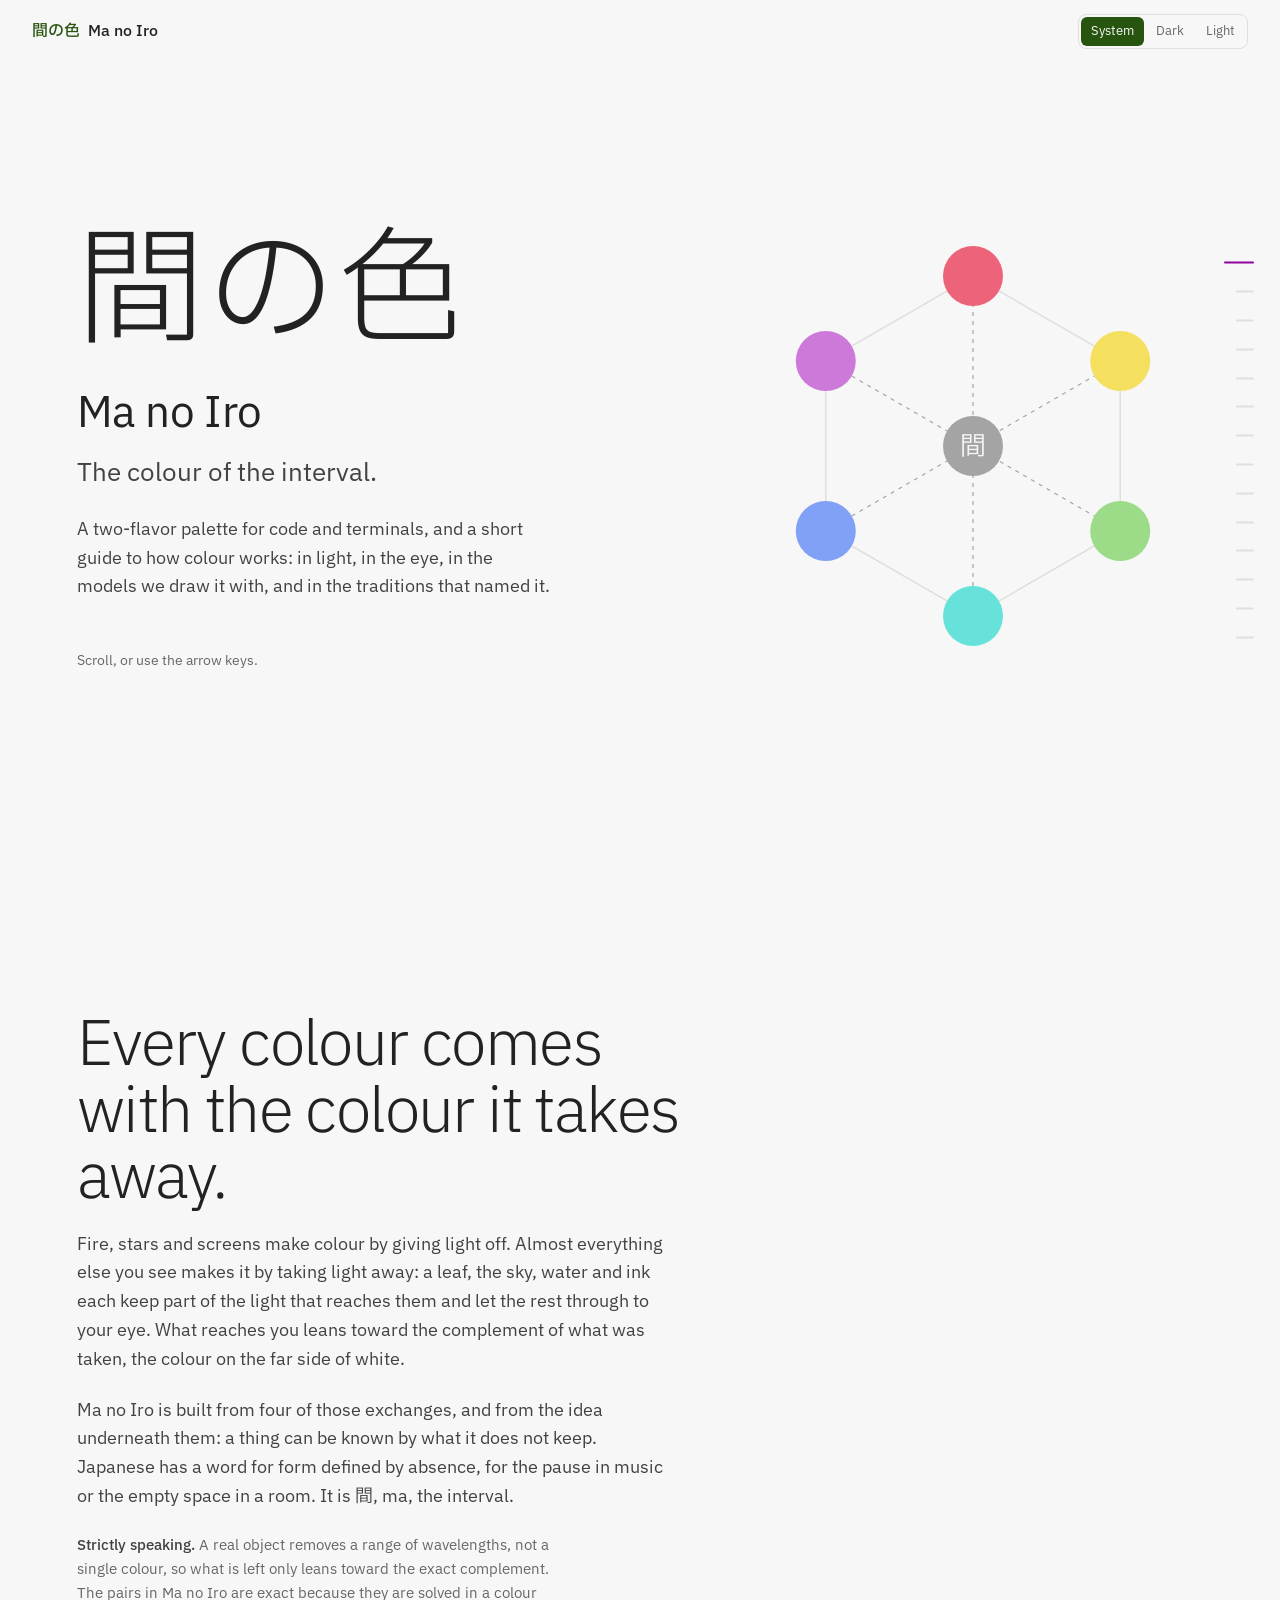
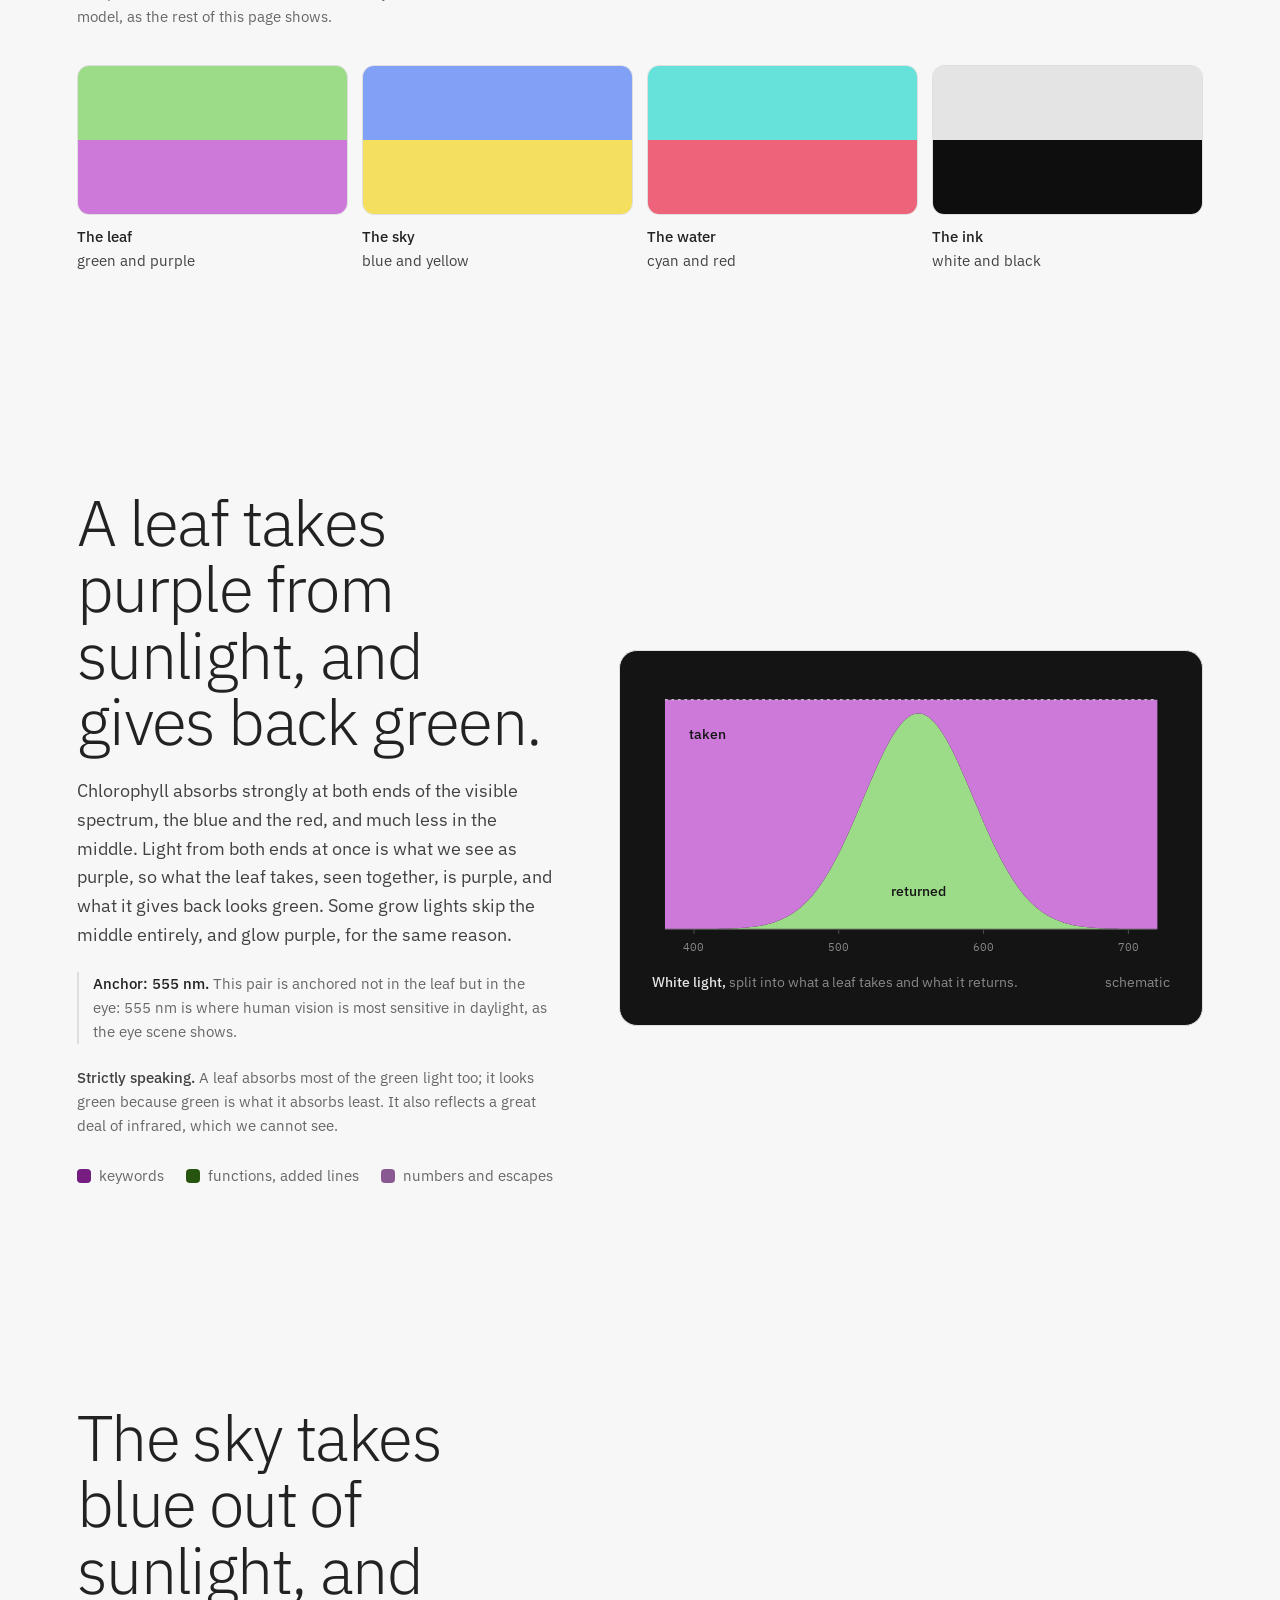
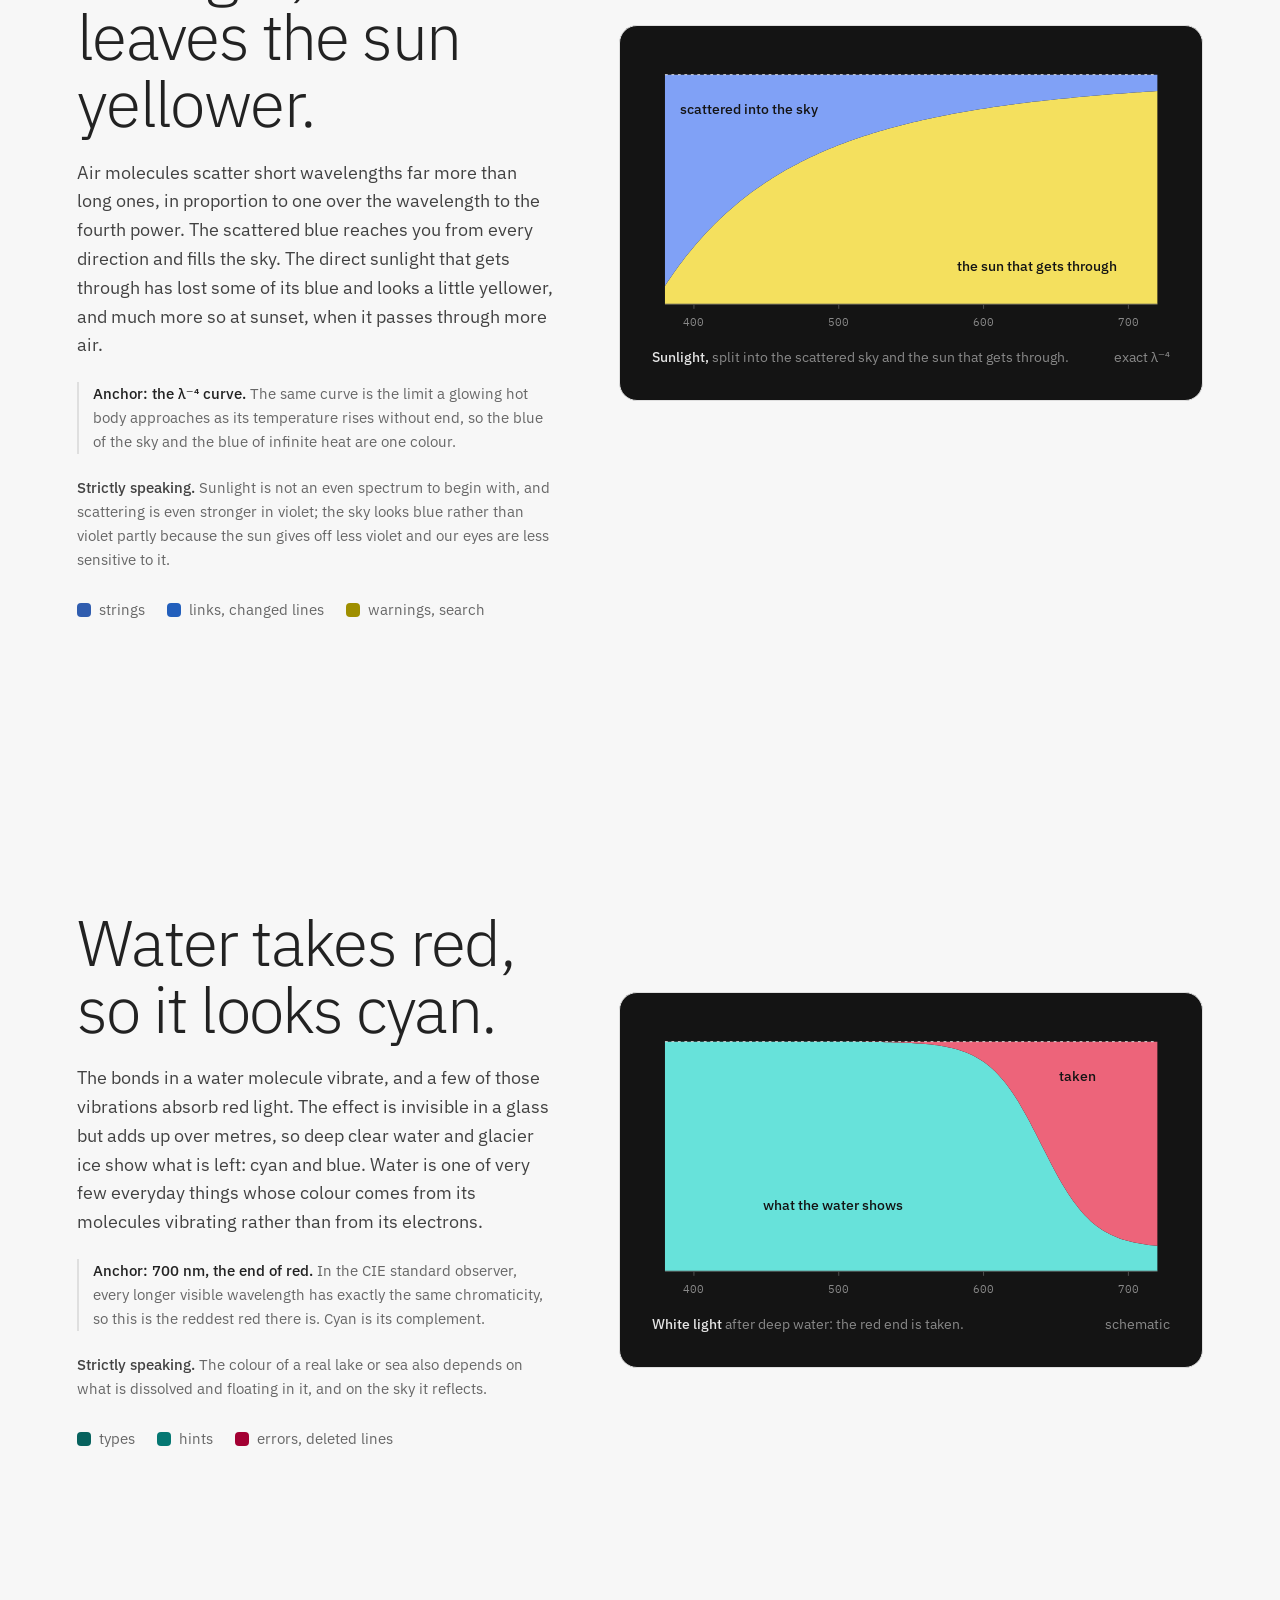
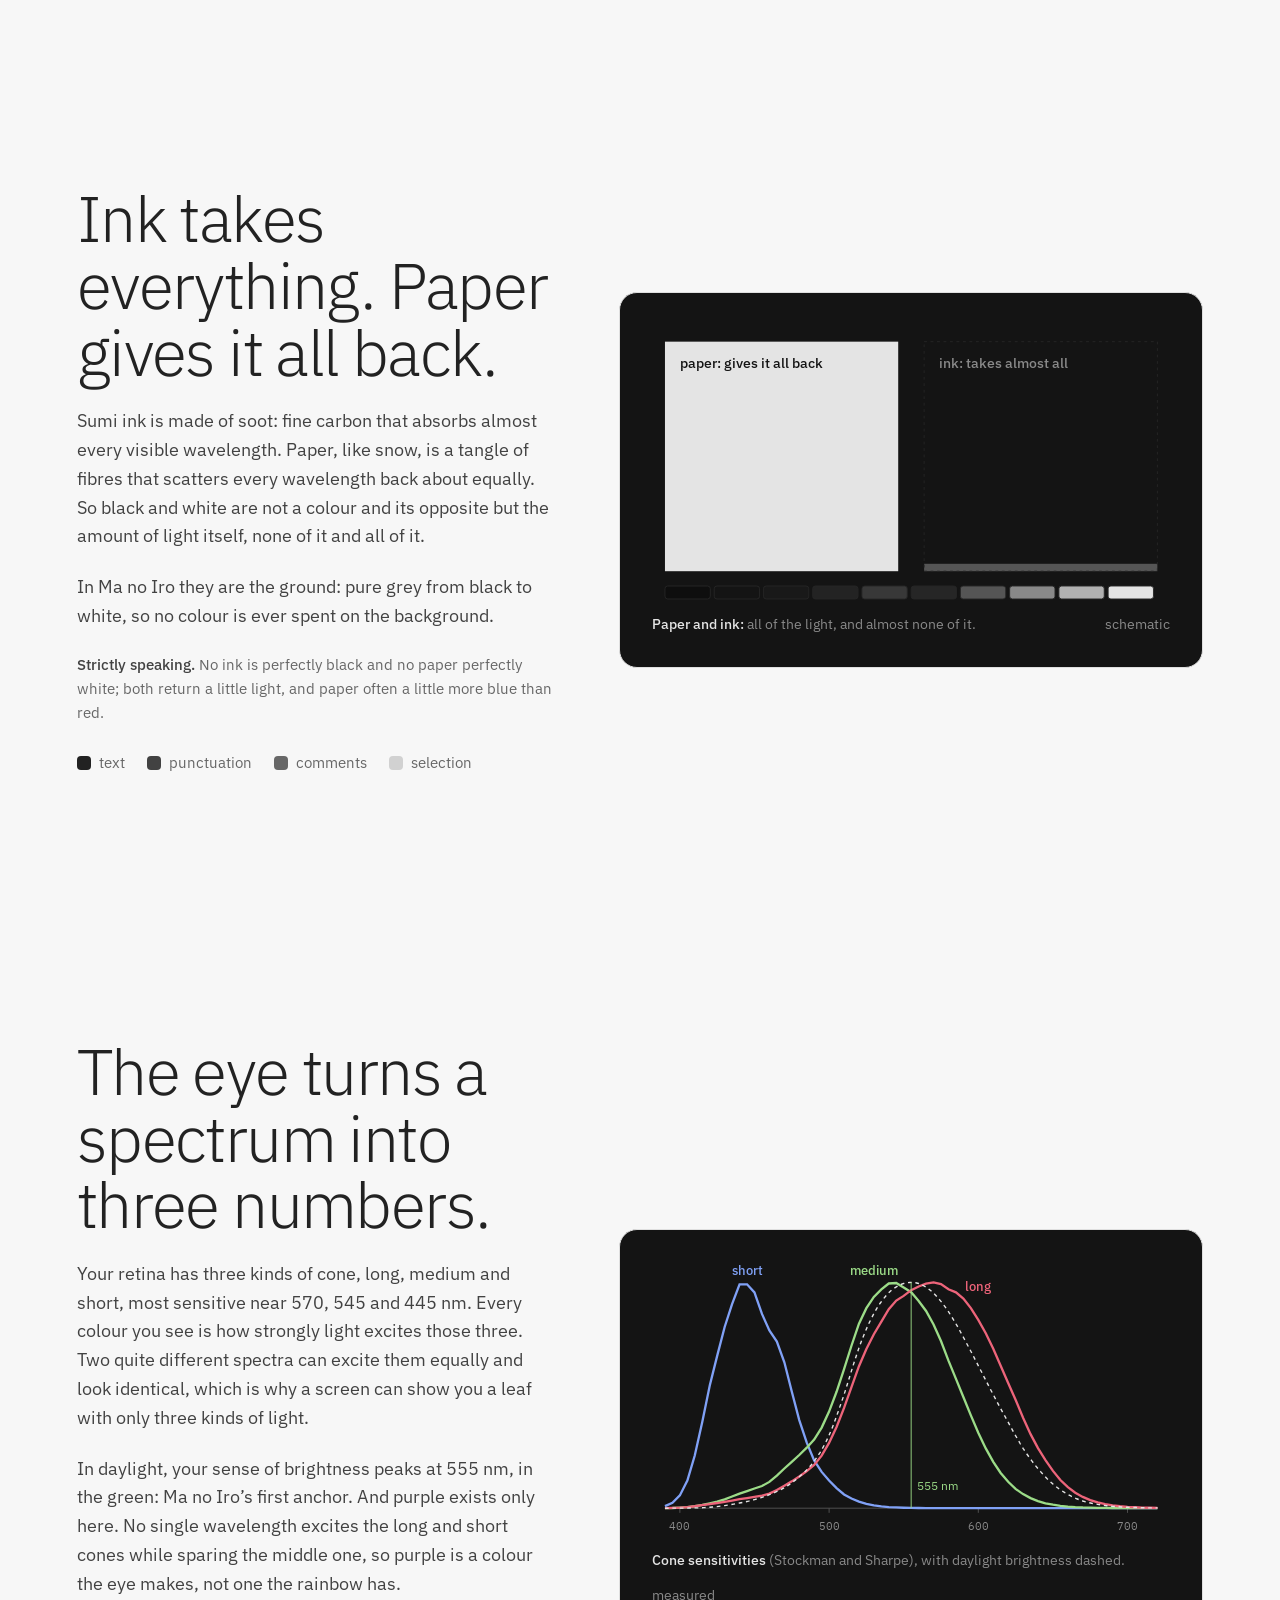
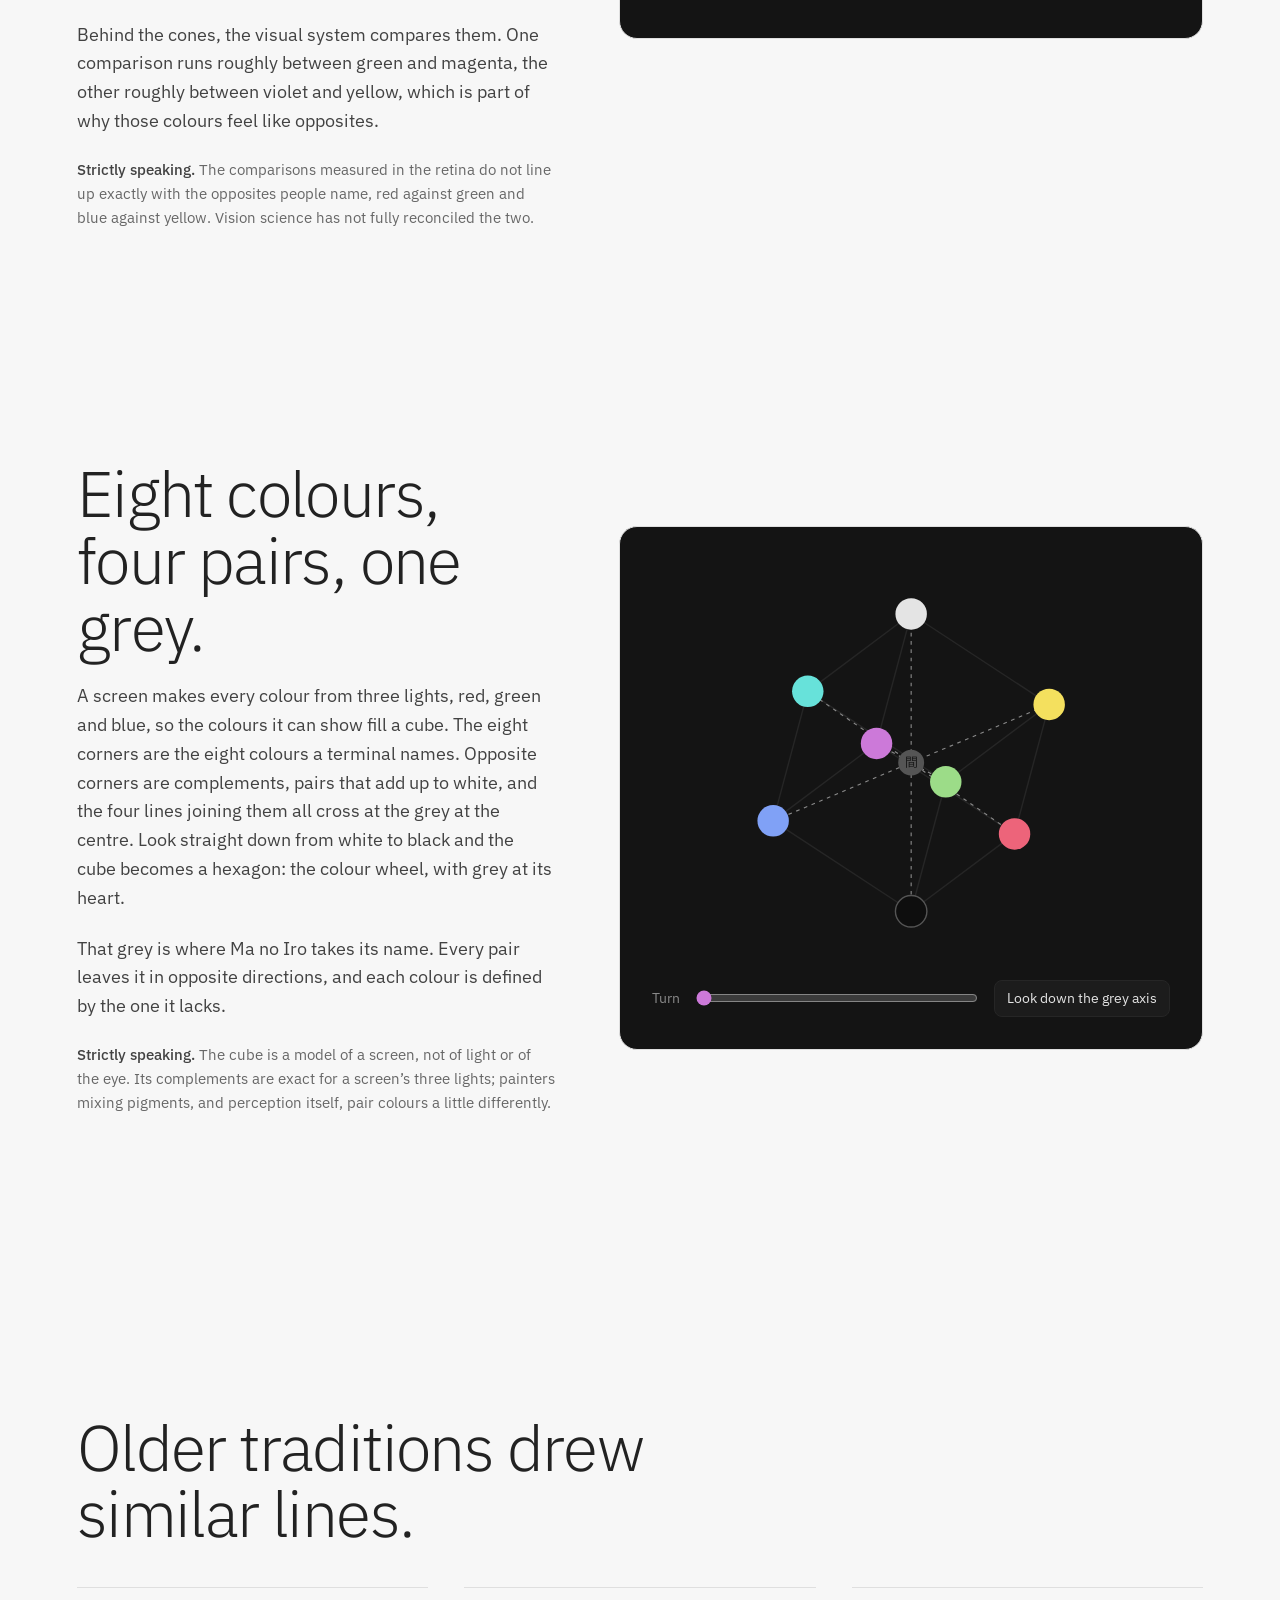
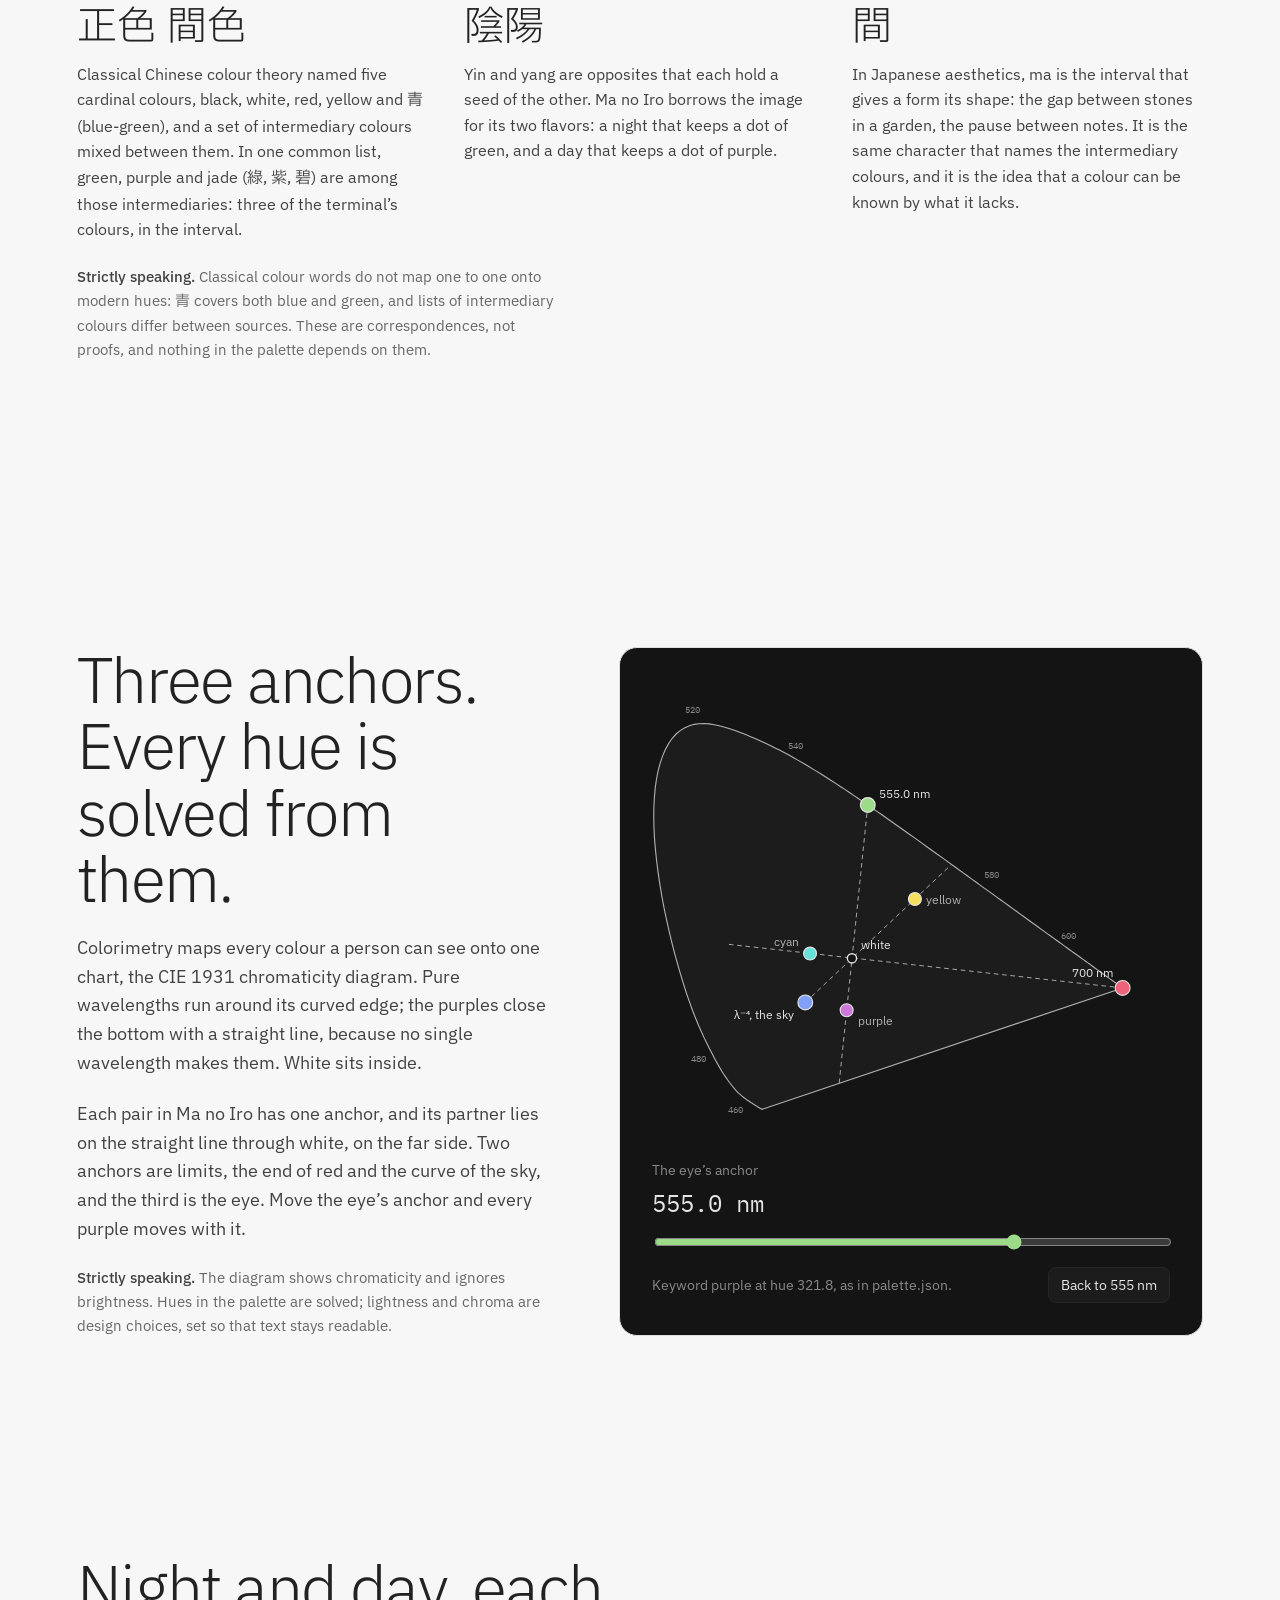
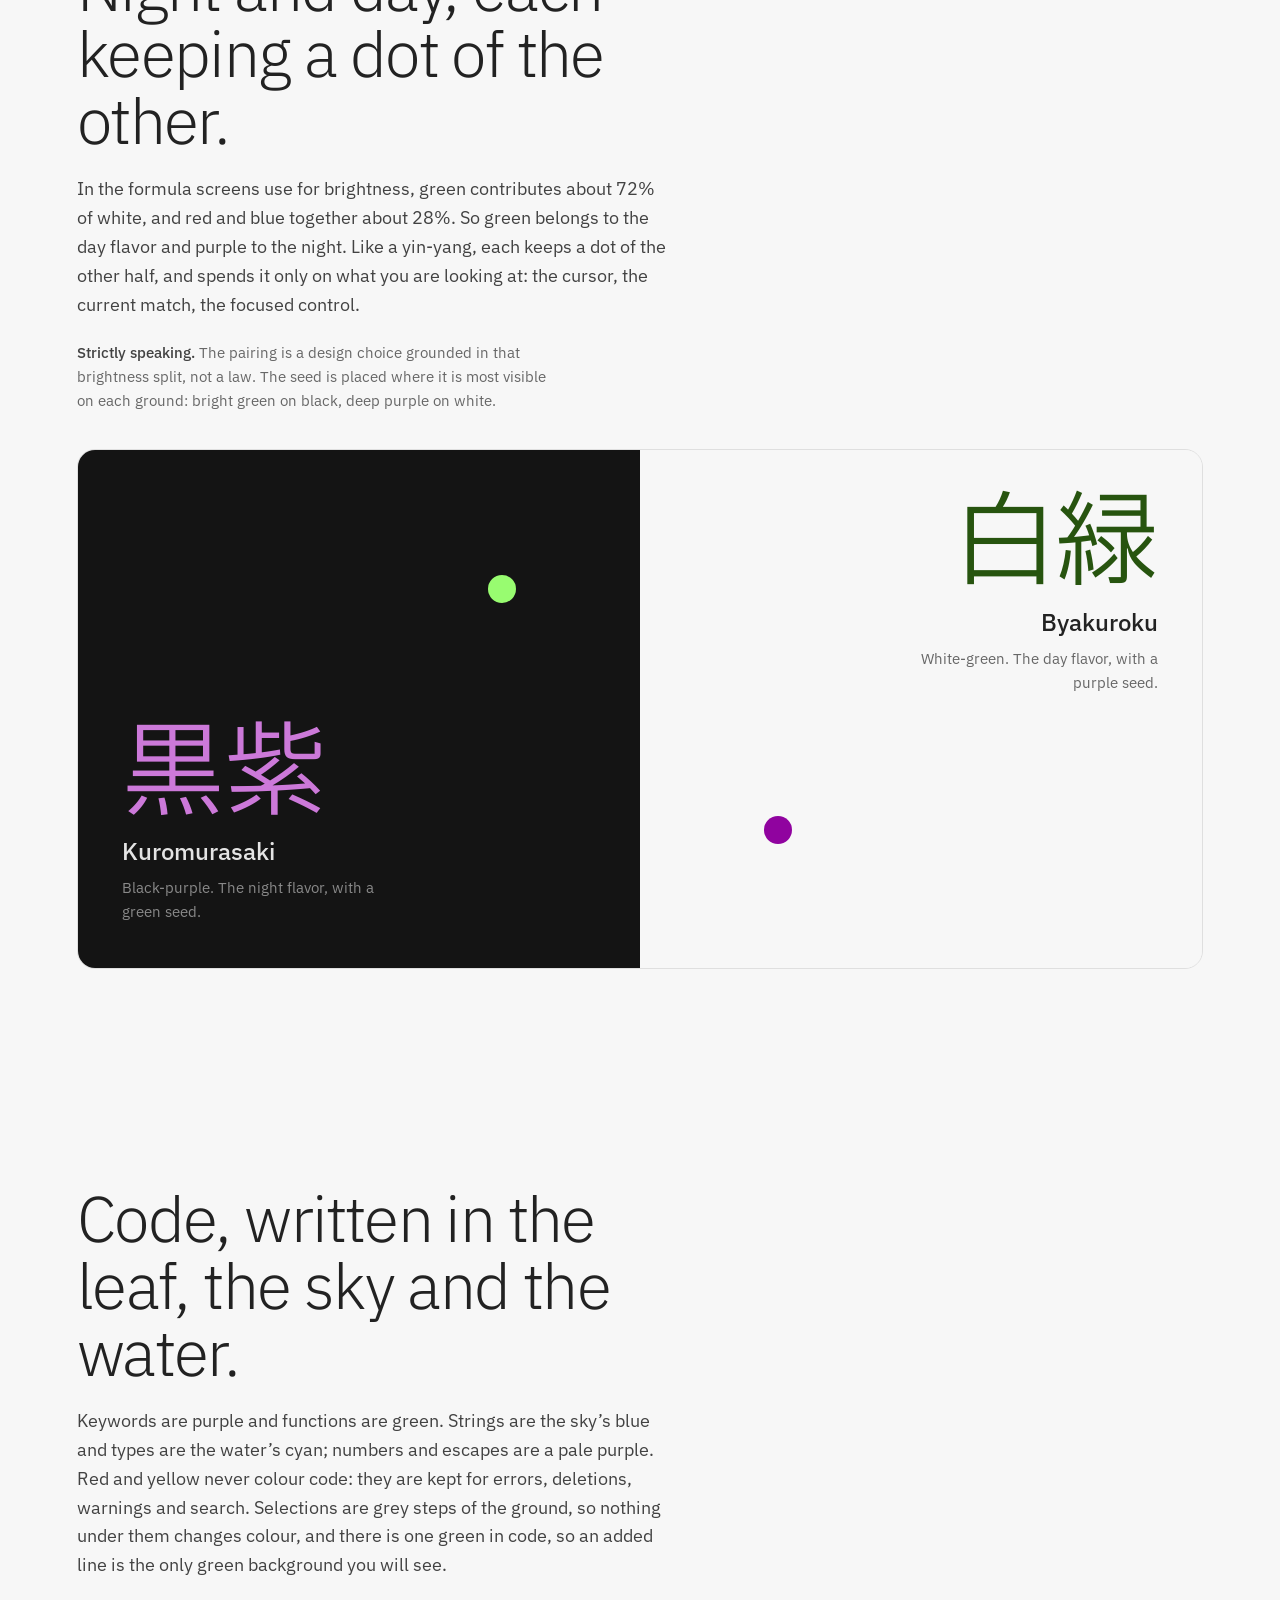
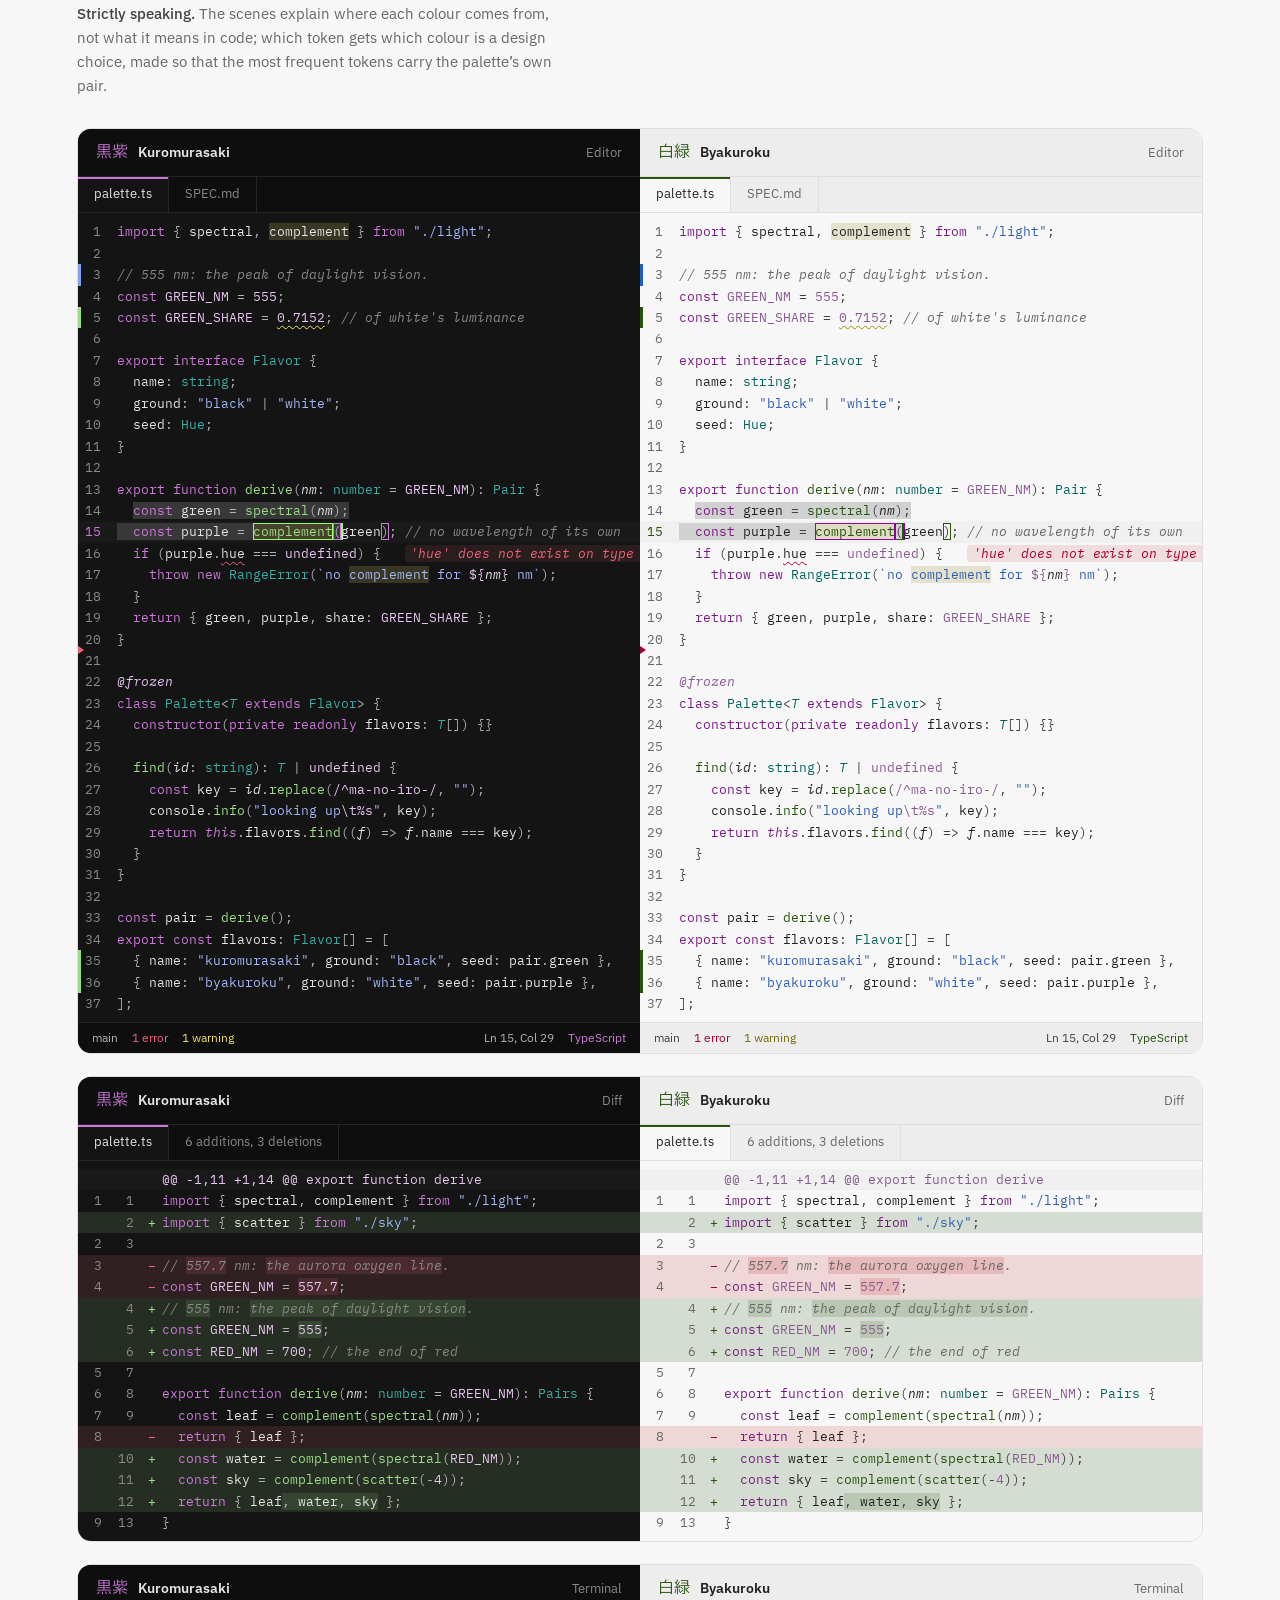
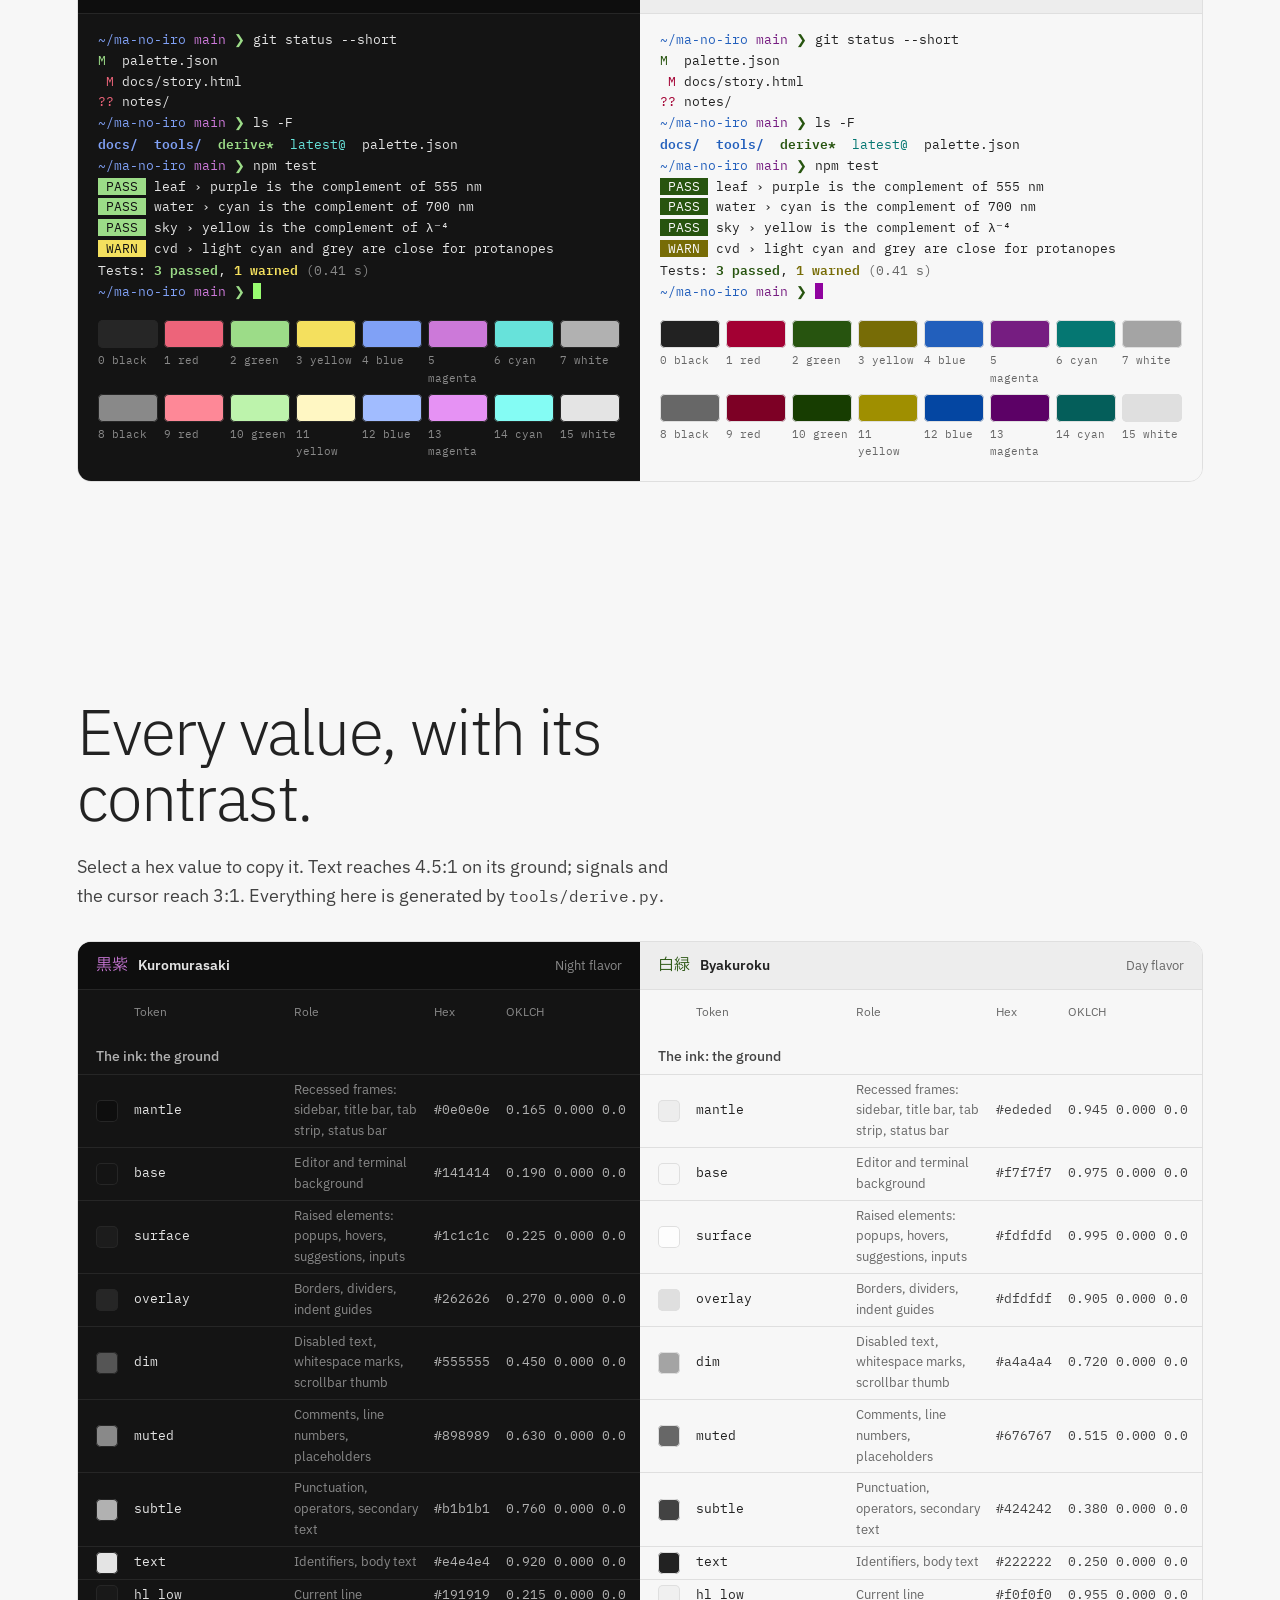
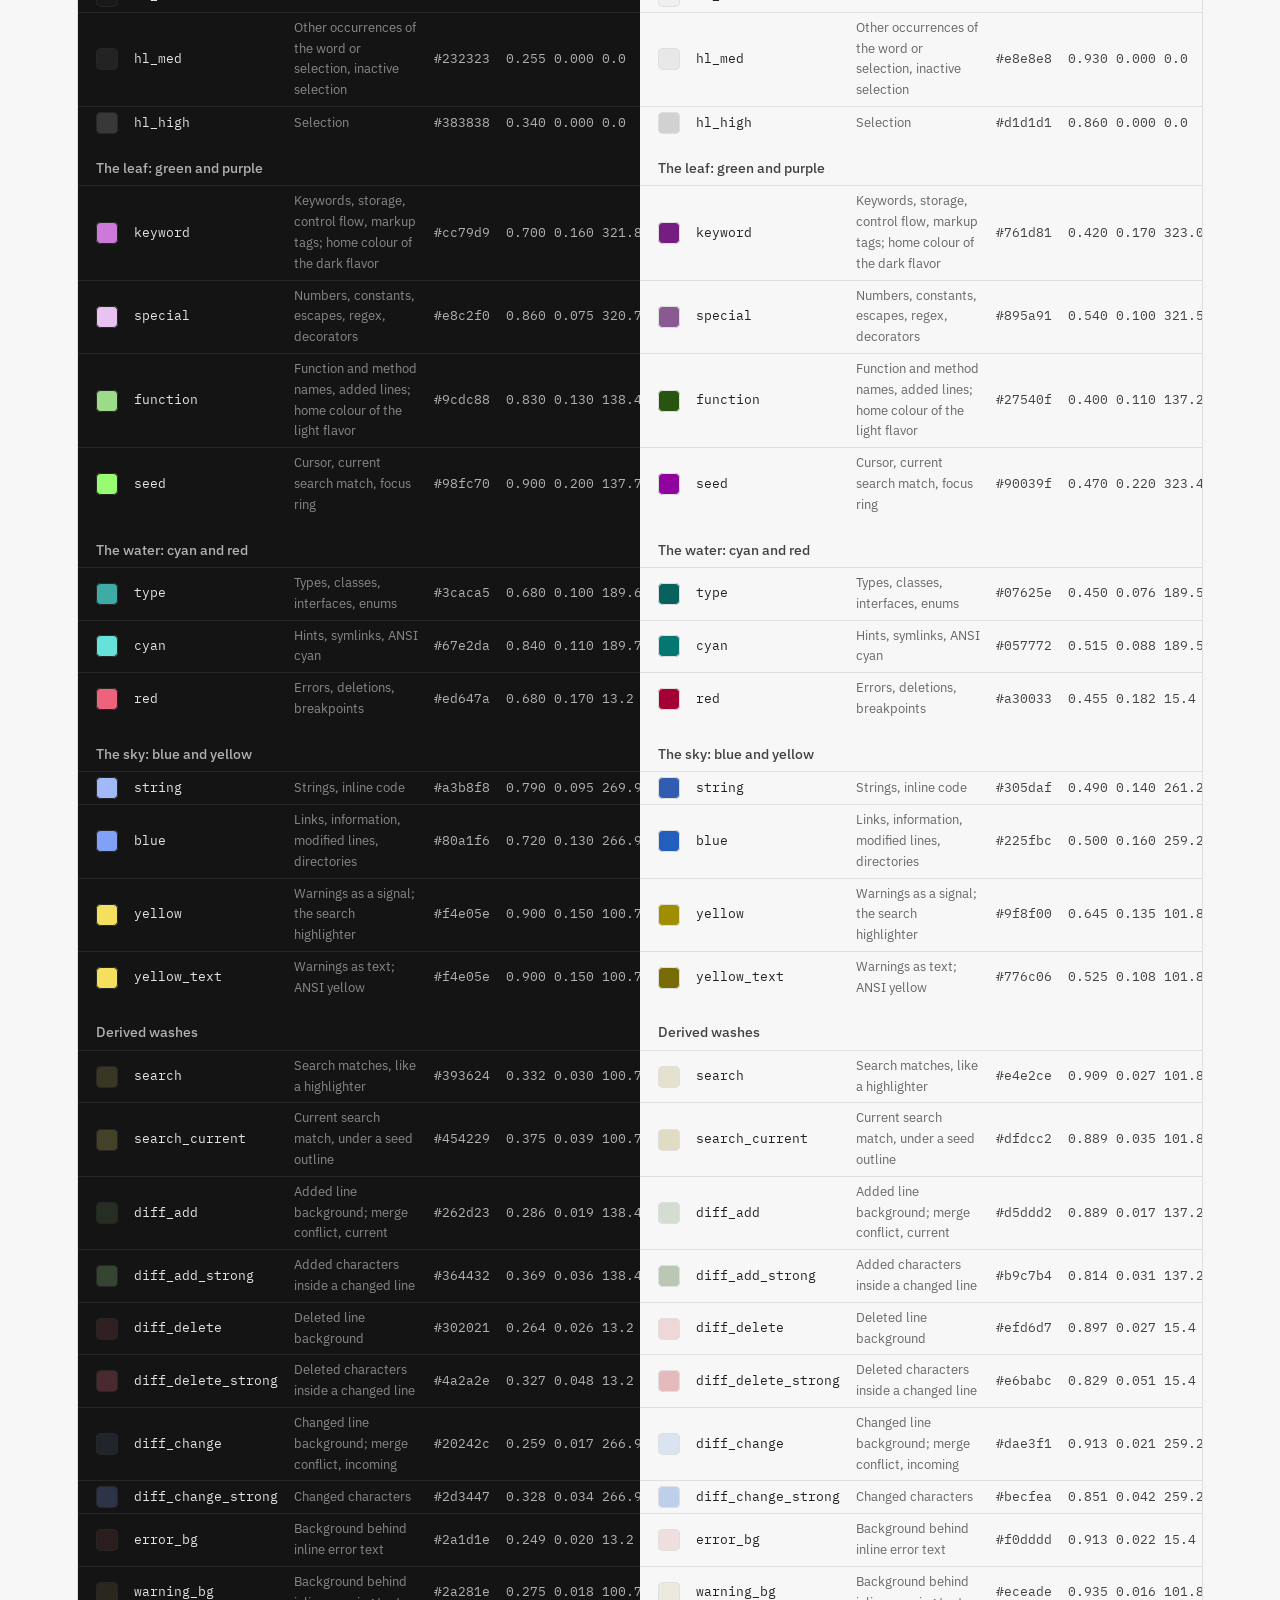
==== commit 1ce0cb20: "Ma no Iro 0.4.0 - Day-flavor types stand apart from comments for protanopes (dE 0.009 -> 0.039). - O" ====
--- a/docs/showcase.html
+++ b/docs/showcase.html
@@ -11,9 +11,9 @@
 <link href="https://fonts.googleapis.com/css2?family=IBM+Plex+Sans+JP:wght@300;400;500&text=%E3%81%AE%E9%BB%92%E7%B4%AB%E7%99%BD%E7%B7%91%E9%96%93%E6%AD%A3%E8%89%B2%E7%B6%A0%E7%A2%A7%E9%99%B0%E9%99%BD%E9%9D%92&display=swap" rel="stylesheet">
 <style>
 /* tokens:start */
-:root{--k-mantle:#0e0e0e;--k-base:#141414;--k-surface:#1c1c1c;--k-overlay:#262626;--k-dim:#555555;--k-muted:#898989;--k-subtle:#b1b1b1;--k-text:#e4e4e4;--k-hl_low:#191919;--k-hl_med:#232323;--k-hl_high:#383838;--k-keyword:#cc79d9;--k-special:#e8c2f0;--k-function:#9cdc88;--k-seed:#98fc70;--k-string:#a3b8f8;--k-blue:#80a1f6;--k-yellow:#f4e05e;--k-yellow_text:#f4e05e;--k-type:#3caca5;--k-cyan:#67e2da;--k-red:#fa5573;--k-home:#cc79d9;--b-mantle:#ededed;--b-base:#f7f7f7;--b-surface:#fdfdfd;--b-overlay:#dfdfdf;--b-dim:#a4a4a4;--b-muted:#676767;--b-subtle:#525252;--b-text:#222222;--b-hl_low:#f0f0f0;--b-hl_med:#e8e8e8;--b-hl_high:#d1d1d1;--b-keyword:#761d81;--b-special:#895a91;--b-function:#27540f;--b-seed:#90039f;--b-string:#305daf;--b-blue:#225fbc;--b-yellow:#9f8f00;--b-yellow_text:#776c06;--b-type:#016b66;--b-cyan:#057772;--b-red:#a30033;--b-home:#27540f;--c-mantle:#ededed;--c-base:#f7f7f7;--c-surface:#fdfdfd;--c-overlay:#dfdfdf;--c-dim:#a4a4a4;--c-muted:#676767;--c-subtle:#525252;--c-text:#222222;--c-hl_low:#f0f0f0;--c-hl_med:#e8e8e8;--c-hl_high:#d1d1d1;--c-keyword:#761d81;--c-special:#895a91;--c-function:#27540f;--c-seed:#90039f;--c-string:#305daf;--c-blue:#225fbc;--c-yellow:#9f8f00;--c-yellow_text:#776c06;--c-type:#016b66;--c-cyan:#057772;--c-red:#a30033;--c-home:#27540f;}
-@media (prefers-color-scheme: dark){:root:not([data-theme="light"]){--c-mantle:#0e0e0e;--c-base:#141414;--c-surface:#1c1c1c;--c-overlay:#262626;--c-dim:#555555;--c-muted:#898989;--c-subtle:#b1b1b1;--c-text:#e4e4e4;--c-hl_low:#191919;--c-hl_med:#232323;--c-hl_high:#383838;--c-keyword:#cc79d9;--c-special:#e8c2f0;--c-function:#9cdc88;--c-seed:#98fc70;--c-string:#a3b8f8;--c-blue:#80a1f6;--c-yellow:#f4e05e;--c-yellow_text:#f4e05e;--c-type:#3caca5;--c-cyan:#67e2da;--c-red:#fa5573;--c-home:#cc79d9;}}
-:root[data-theme="dark"]{--c-mantle:#0e0e0e;--c-base:#141414;--c-surface:#1c1c1c;--c-overlay:#262626;--c-dim:#555555;--c-muted:#898989;--c-subtle:#b1b1b1;--c-text:#e4e4e4;--c-hl_low:#191919;--c-hl_med:#232323;--c-hl_high:#383838;--c-keyword:#cc79d9;--c-special:#e8c2f0;--c-function:#9cdc88;--c-seed:#98fc70;--c-string:#a3b8f8;--c-blue:#80a1f6;--c-yellow:#f4e05e;--c-yellow_text:#f4e05e;--c-type:#3caca5;--c-cyan:#67e2da;--c-red:#fa5573;--c-home:#cc79d9;}
+:root{--k-mantle:#0e0e0e;--k-base:#141414;--k-surface:#1c1c1c;--k-overlay:#262626;--k-dim:#555555;--k-muted:#898989;--k-subtle:#b1b1b1;--k-text:#e4e4e4;--k-hl_low:#191919;--k-hl_med:#232323;--k-hl_high:#383838;--k-keyword:#cc79d9;--k-special:#e8c2f0;--k-function:#9cdc88;--k-seed:#98fc70;--k-string:#a3b8f8;--k-blue:#80a1f6;--k-yellow:#f4e05e;--k-yellow_text:#f4e05e;--k-type:#3caca5;--k-cyan:#67e2da;--k-red:#ed647a;--k-home:#cc79d9;--b-mantle:#ededed;--b-base:#f7f7f7;--b-surface:#fdfdfd;--b-overlay:#dfdfdf;--b-dim:#a4a4a4;--b-muted:#676767;--b-subtle:#424242;--b-text:#222222;--b-hl_low:#f0f0f0;--b-hl_med:#e8e8e8;--b-hl_high:#d1d1d1;--b-keyword:#761d81;--b-special:#895a91;--b-function:#27540f;--b-seed:#90039f;--b-string:#305daf;--b-blue:#225fbc;--b-yellow:#9f8f00;--b-yellow_text:#776c06;--b-type:#07625e;--b-cyan:#057772;--b-red:#a30033;--b-home:#27540f;--c-mantle:#ededed;--c-base:#f7f7f7;--c-surface:#fdfdfd;--c-overlay:#dfdfdf;--c-dim:#a4a4a4;--c-muted:#676767;--c-subtle:#424242;--c-text:#222222;--c-hl_low:#f0f0f0;--c-hl_med:#e8e8e8;--c-hl_high:#d1d1d1;--c-keyword:#761d81;--c-special:#895a91;--c-function:#27540f;--c-seed:#90039f;--c-string:#305daf;--c-blue:#225fbc;--c-yellow:#9f8f00;--c-yellow_text:#776c06;--c-type:#07625e;--c-cyan:#057772;--c-red:#a30033;--c-home:#27540f;}
+@media (prefers-color-scheme: dark){:root:not([data-theme="light"]){--c-mantle:#0e0e0e;--c-base:#141414;--c-surface:#1c1c1c;--c-overlay:#262626;--c-dim:#555555;--c-muted:#898989;--c-subtle:#b1b1b1;--c-text:#e4e4e4;--c-hl_low:#191919;--c-hl_med:#232323;--c-hl_high:#383838;--c-keyword:#cc79d9;--c-special:#e8c2f0;--c-function:#9cdc88;--c-seed:#98fc70;--c-string:#a3b8f8;--c-blue:#80a1f6;--c-yellow:#f4e05e;--c-yellow_text:#f4e05e;--c-type:#3caca5;--c-cyan:#67e2da;--c-red:#ed647a;--c-home:#cc79d9;}}
+:root[data-theme="dark"]{--c-mantle:#0e0e0e;--c-base:#141414;--c-surface:#1c1c1c;--c-overlay:#262626;--c-dim:#555555;--c-muted:#898989;--c-subtle:#b1b1b1;--c-text:#e4e4e4;--c-hl_low:#191919;--c-hl_med:#232323;--c-hl_high:#383838;--c-keyword:#cc79d9;--c-special:#e8c2f0;--c-function:#9cdc88;--c-seed:#98fc70;--c-string:#a3b8f8;--c-blue:#80a1f6;--c-yellow:#f4e05e;--c-yellow_text:#f4e05e;--c-type:#3caca5;--c-cyan:#67e2da;--c-red:#ed647a;--c-home:#cc79d9;}
 /* tokens:end */
 :root {
   box-sizing: border-box;
@@ -389,7 +389,7 @@
 </main>
 
 <script>
-const DATA = /* data:start */{"version":"0.3.0","derivation":{"white_point":"D65","space":"OKLCH","pairs":{"leaf":{"anchor":"green","spectrum":"555 nm","xy":[0.3374,0.6588],"complement":"purple"},"water":{"anchor":"red","spectrum":"700 nm","xy":[0.7347,0.2653],"complement":"cyan"},"sky":{"anchor":"blue","spectrum":"lambda^-4","xy":[0.2399,0.2342],"complement":"yellow"},"ink":{"anchor":"black and white","spectrum":"none and all"}},"method":"each accent lies on the ray from D65 toward its anchor chromaticity, solved at its lightness and chroma","script":"tools/derive.py"},"flavors":{"kuromurasaki":{"name":"Kuromurasaki","jp":"黒紫","appearance":"dark","aliases":{"home":"keyword","on_accent":"base","cursor_text":"base"},"colors":{"mantle":{"hex":"#0e0e0e","oklch":[0.165,0.0,0.0],"contrast":1.04,"role":"Recessed frames: sidebar, title bar, tab strip, status bar","group":"ink"},"base":{"hex":"#141414","oklch":[0.19,0.0,0.0],"contrast":1.0,"role":"Editor and terminal background","group":"ink"},"surface":{"hex":"#1c1c1c","oklch":[0.225,0.0,0.0],"contrast":1.08,"role":"Raised elements: popups, hovers, suggestions, inputs","group":"ink"},"overlay":{"hex":"#262626","oklch":[0.27,0.0,0.0],"contrast":1.23,"role":"Borders, dividers, indent guides","group":"ink"},"dim":{"hex":"#555555","oklch":[0.45,0.0,0.0],"contrast":2.48,"role":"Disabled text, whitespace marks, scrollbar thumb","group":"ink"},"muted":{"hex":"#898989","oklch":[0.63,0.0,0.0],"contrast":5.28,"role":"Comments, line numbers, placeholders","group":"ink"},"subtle":{"hex":"#b1b1b1","oklch":[0.76,0.0,0.0],"contrast":8.6,"role":"Punctuation, operators, secondary text","group":"ink"},"text":{"hex":"#e4e4e4","oklch":[0.92,0.0,0.0],"contrast":14.57,"role":"Identifiers, body text","group":"ink"},"hl_low":{"hex":"#191919","oklch":[0.215,0.0,0.0],"contrast":1.05,"role":"Current line","group":"ink"},"hl_med":{"hex":"#232323","oklch":[0.255,0.0,0.0],"contrast":1.17,"role":"Other occurrences of the word or selection, inactive selection","group":"ink"},"hl_high":{"hex":"#383838","oklch":[0.34,0.0,0.0],"contrast":1.57,"role":"Selection","group":"ink"},"keyword":{"hex":"#cc79d9","oklch":[0.7,0.16,321.8],"contrast":6.43,"role":"Keywords, storage, control flow, markup tags; home colour of the dark flavor","group":"leaf"},"special":{"hex":"#e8c2f0","oklch":[0.86,0.075,320.7],"contrast":11.74,"role":"Numbers, constants, escapes, regex, decorators","group":"leaf"},"function":{"hex":"#9cdc88","oklch":[0.83,0.13,138.4],"contrast":11.39,"role":"Function and method names, added lines; home colour of the light flavor","group":"leaf"},"seed":{"hex":"#98fc70","oklch":[0.9,0.2,137.7],"contrast":14.5,"role":"Cursor, current search match, focus ring","group":"leaf"},"string":{"hex":"#a3b8f8","oklch":[0.79,0.095,269.9],"contrast":9.46,"role":"Strings, inline code","group":"sky"},"blue":{"hex":"#80a1f6","oklch":[0.72,0.13,266.9],"contrast":7.34,"role":"Links, information, modified lines, directories","group":"sky"},"yellow":{"hex":"#f4e05e","oklch":[0.9,0.15,100.7],"contrast":13.82,"role":"Warnings as a signal; the search highlighter","group":"sky"},"yellow_text":{"hex":"#f4e05e","oklch":[0.9,0.15,100.7],"contrast":13.82,"role":"Warnings as text; ANSI yellow","group":"sky"},"type":{"hex":"#3caca5","oklch":[0.68,0.1,189.6],"contrast":6.71,"role":"Types, classes, interfaces, enums","group":"water"},"cyan":{"hex":"#67e2da","oklch":[0.84,0.11,189.7],"contrast":11.81,"role":"Hints, symlinks, ANSI cyan","group":"water"},"red":{"hex":"#fa5573","oklch":[0.68,0.2,13.7],"contrast":5.82,"role":"Errors, deletions, breakpoints","group":"water"}},"derived":{"search":{"hex":"#393624","oklch":[0.332,0.03,100.7],"contrast":1.53,"role":"Search matches, like a highlighter"},"search_current":{"hex":"#454229","oklch":[0.375,0.039,100.7],"contrast":1.81,"role":"Current search match, under a seed outline"},"diff_add":{"hex":"#262d23","oklch":[0.286,0.019,138.4],"contrast":1.3,"role":"Added line background; merge conflict, current"},"diff_add_strong":{"hex":"#364432","oklch":[0.369,0.036,138.4],"contrast":1.79,"role":"Added characters inside a changed line"},"diff_delete":{"hex":"#321f20","oklch":[0.264,0.03,13.7],"contrast":1.19,"role":"Deleted line background"},"diff_delete_strong":{"hex":"#4d282c","oklch":[0.327,0.056,13.7],"contrast":1.46,"role":"Deleted characters inside a changed line"},"diff_change":{"hex":"#20242c","oklch":[0.259,0.017,266.9],"contrast":1.18,"role":"Changed line background; merge conflict, incoming"},"diff_change_strong":{"hex":"#2d3447","oklch":[0.328,0.034,266.9],"contrast":1.5,"role":"Changed characters"},"error_bg":{"hex":"#2c1d1e","oklch":[0.249,0.024,13.7],"contrast":1.14,"role":"Background behind inline error text"},"warning_bg":{"hex":"#2a281e","oklch":[0.275,0.018,100.7],"contrast":1.25,"role":"Background behind inline warning text"},"info_bg":{"hex":"#1f2827","oklch":[0.268,0.013,189.7],"contrast":1.22,"role":"Background behind inline information text"},"debug_line":{"hex":"#2d2c20","oklch":[0.289,0.021,100.7],"contrast":1.31,"role":"Line where the debugger is paused"}},"ansi":{"normal":{"black":{"hex":"#262626","index":0},"red":{"hex":"#fa5573","index":1},"green":{"hex":"#9cdc88","index":2},"yellow":{"hex":"#f4e05e","index":3},"blue":{"hex":"#80a1f6","index":4},"magenta":{"hex":"#cc79d9","index":5},"cyan":{"hex":"#67e2da","index":6},"white":{"hex":"#b1b1b1","index":7}},"bright":{"black":{"hex":"#898989","index":8},"red":{"hex":"#ff7b8c","index":9},"green":{"hex":"#b6eda6","index":10},"yellow":{"hex":"#fff4ad","index":11},"blue":{"hex":"#98b5fe","index":12},"magenta":{"hex":"#df8ced","index":13},"cyan":{"hex":"#7df6ee","index":14},"white":{"hex":"#e4e4e4","index":15}}}},"byakuroku":{"name":"Byakuroku","jp":"白緑","appearance":"light","aliases":{"home":"function","on_accent":"base","cursor_text":"base"},"colors":{"mantle":{"hex":"#ededed","oklch":[0.945,0.0,0.0],"contrast":1.09,"role":"Recessed frames: sidebar, title bar, tab strip, status bar","group":"ink"},"base":{"hex":"#f7f7f7","oklch":[0.975,0.0,0.0],"contrast":1.0,"role":"Editor and terminal background","group":"ink"},"surface":{"hex":"#fdfdfd","oklch":[0.995,0.0,0.0],"contrast":1.06,"role":"Raised elements: popups, hovers, suggestions, inputs","group":"ink"},"overlay":{"hex":"#dfdfdf","oklch":[0.905,0.0,0.0],"contrast":1.23,"role":"Borders, dividers, indent guides","group":"ink"},"dim":{"hex":"#a4a4a4","oklch":[0.72,0.0,0.0],"contrast":2.31,"role":"Disabled text, whitespace marks, scrollbar thumb","group":"ink"},"muted":{"hex":"#676767","oklch":[0.515,0.0,0.0],"contrast":5.24,"role":"Comments, line numbers, placeholders","group":"ink"},"subtle":{"hex":"#525252","oklch":[0.44,0.0,0.0],"contrast":7.23,"role":"Punctuation, operators, secondary text","group":"ink"},"text":{"hex":"#222222","oklch":[0.25,0.0,0.0],"contrast":14.89,"role":"Identifiers, body text","group":"ink"},"hl_low":{"hex":"#f0f0f0","oklch":[0.955,0.0,0.0],"contrast":1.06,"role":"Current line","group":"ink"},"hl_med":{"hex":"#e8e8e8","oklch":[0.93,0.0,0.0],"contrast":1.14,"role":"Other occurrences of the word or selection, inactive selection","group":"ink"},"hl_high":{"hex":"#d1d1d1","oklch":[0.86,0.0,0.0],"contrast":1.42,"role":"Selection","group":"ink"},"keyword":{"hex":"#761d81","oklch":[0.42,0.17,323.0],"contrast":8.66,"role":"Keywords, storage, control flow, markup tags; home colour of the dark flavor","group":"leaf"},"special":{"hex":"#895a91","oklch":[0.54,0.1,321.5],"contrast":4.95,"role":"Numbers, constants, escapes, regex, decorators","group":"leaf"},"function":{"hex":"#27540f","oklch":[0.4,0.11,137.2],"contrast":8.23,"role":"Function and method names, added lines; home colour of the light flavor","group":"leaf"},"seed":{"hex":"#90039f","oklch":[0.47,0.22,323.4],"contrast":7.22,"role":"Cursor, current search match, focus ring","group":"leaf"},"string":{"hex":"#305daf","oklch":[0.49,0.14,261.2],"contrast":5.93,"role":"Strings, inline code","group":"sky"},"blue":{"hex":"#225fbc","oklch":[0.5,0.16,259.2],"contrast":5.7,"role":"Links, information, modified lines, directories","group":"sky"},"yellow":{"hex":"#9f8f00","oklch":[0.645,0.135,101.8],"contrast":3.04,"role":"Warnings as a signal; the search highlighter","group":"sky"},"yellow_text":{"hex":"#776c06","oklch":[0.525,0.108,101.8],"contrast":4.98,"role":"Warnings as text; ANSI yellow","group":"sky"},"type":{"hex":"#016b66","oklch":[0.475,0.082,189.4],"contrast":5.96,"role":"Types, classes, interfaces, enums","group":"water"},"cyan":{"hex":"#057772","oklch":[0.515,0.088,189.5],"contrast":5.0,"role":"Hints, symlinks, ANSI cyan","group":"water"},"red":{"hex":"#a30033","oklch":[0.455,0.182,15.4],"contrast":7.49,"role":"Errors, deletions, breakpoints","group":"water"}},"derived":{"search":{"hex":"#e4e2ce","oklch":[0.909,0.027,101.8],"contrast":1.22,"role":"Search matches, like a highlighter"},"search_current":{"hex":"#dfdcc2","oklch":[0.889,0.035,101.8],"contrast":1.29,"role":"Current search match, under a seed outline"},"diff_add":{"hex":"#d5ddd2","oklch":[0.889,0.017,137.2],"contrast":1.29,"role":"Added line background; merge conflict, current"},"diff_add_strong":{"hex":"#b9c7b4","oklch":[0.814,0.031,137.2],"contrast":1.64,"role":"Added characters inside a changed line"},"diff_delete":{"hex":"#efd6d7","oklch":[0.897,0.027,15.4],"contrast":1.28,"role":"Deleted line background"},"diff_delete_strong":{"hex":"#e6babc","oklch":[0.829,0.051,15.4],"contrast":1.61,"role":"Deleted characters inside a changed line"},"diff_change":{"hex":"#dae3f1","oklch":[0.913,0.021,259.2],"contrast":1.2,"role":"Changed line background; merge conflict, incoming"},"diff_change_strong":{"hex":"#becfea","oklch":[0.851,0.042,259.2],"contrast":1.46,"role":"Changed characters"},"error_bg":{"hex":"#f0dddd","oklch":[0.913,0.022,15.4],"contrast":1.22,"role":"Background behind inline error text"},"warning_bg":{"hex":"#eceade","oklch":[0.935,0.016,101.8],"contrast":1.12,"role":"Background behind inline warning text"},"info_bg":{"hex":"#dde7e6","oklch":[0.92,0.011,189.5],"contrast":1.17,"role":"Background behind inline information text"},"debug_line":{"hex":"#eae8da","oklch":[0.929,0.019,101.8],"contrast":1.15,"role":"Line where the debugger is paused"}},"ansi":{"normal":{"black":{"hex":"#222222","index":0},"red":{"hex":"#a30033","index":1},"green":{"hex":"#27540f","index":2},"yellow":{"hex":"#776c06","index":3},"blue":{"hex":"#225fbc","index":4},"magenta":{"hex":"#761d81","index":5},"cyan":{"hex":"#057772","index":6},"white":{"hex":"#dfdfdf","index":7}},"bright":{"black":{"hex":"#676767","index":8},"red":{"hex":"#860029","index":9},"green":{"hex":"#1a4301","index":10},"yellow":{"hex":"#9f8f00","index":11},"blue":{"hex":"#0d4da8","index":12},"magenta":{"hex":"#63006f","index":13},"cyan":{"hex":"#036460","index":14},"white":{"hex":"#ededed","index":15}}}}},"cmf":[[0.001368,3.9e-05,0.00645],[0.00150205,4.28264e-05,0.00708322],[0.00164233,4.69146e-05,0.00774549],[0.00180238,5.15896e-05,0.00850115],[0.00199576,5.71764e-05,0.00941454],[0.002236,6.4e-05,0.01055],[0.00253539,7.23442e-05,0.0119658],[0.0028926,8.22122e-05,0.0136559],[0.00330083,9.35082e-05,0.0155881],[0.00375324,0.000106136,0.0177302],[0.004243,0.00012,0.02005],[0.00476239,0.000134984,0.0225114],[0.00533005,0.000151492,0.0252029],[0.00597871,0.000170208,0.0282797],[0.00674112,0.000191816,0.031897],[0.00765,0.000217,0.03621],[0.00875137,0.000246907,0.0414377],[0.0100289,0.00028124,0.0475037],[0.0114217,0.00031852,0.0541199],[0.012869,0.000357267,0.060998],[0.01431,0.000396,0.06785],[0.0157044,0.000433715,0.0744863],[0.0171474,0.000473024,0.0813616],[0.0187812,0.000517876,0.0891536],[0.020748,0.000572219,0.0985405],[0.02319,0.00064,0.1102],[0.0262074,0.00072456,0.124613],[0.0297825,0.0008255,0.141702],[0.0338809,0.00094116,0.161304],[0.0384682,0.00106988,0.183257],[0.04351,0.00121,0.2074],[0.0489956,0.00136209,0.233692],[0.0550226,0.00153075,0.262611],[0.0617188,0.00172037,0.294775],[0.069212,0.00193532,0.330798],[0.07763,0.00218,0.3713],[0.0869581,0.0024548,0.416209],[0.0971767,0.002764,0.465464],[0.108406,0.0031178,0.519695],[0.120767,0.0035264,0.57953],[0.13438,0.004,0.6456],[0.149358,0.00454624,0.718484],[0.165396,0.00515932,0.796713],[0.181983,0.00582928,0.877846],[0.198611,0.00654616,0.959439],[0.21477,0.0073,1.03905],[0.230187,0.00808651,1.11537],[0.24488,0.00890872,1.1885],[0.258777,0.00976768,1.25812],[0.271808,0.0106644,1.32393],[0.2839,0.0116,1.3856],[0.294944,0.0125732,1.44264],[0.304897,0.0135827,1.4948],[0.313787,0.0146297,1.54219],[0.321645,0.0157151,1.58488],[0.3285,0.01684,1.62296],[0.334351,0.0180074,1.6564],[0.33921,0.0192145,1.6853],[0.343121,0.0204539,1.70987],[0.34613,0.0217182,1.73038],[0.34828,0.023,1.74706],[0.3496,0.0242946,1.76004],[0.350147,0.0256102,1.76962],[0.350013,0.0269586,1.77626],[0.349287,0.0283513,1.78043],[0.34806,0.0298,1.7826],[0.346373,0.0313108,1.78297],[0.344262,0.0328837,1.7817],[0.341809,0.0345211,1.7792],[0.339094,0.0362257,1.77587],[0.3362,0.038,1.77211],[0.333198,0.0398467,1.76826],[0.330041,0.041768,1.76404],[0.326636,0.043766,1.75894],[0.322887,0.0458427,1.75247],[0.3187,0.048,1.7441],[0.314025,0.0502437,1.73356],[0.308884,0.052573,1.72086],[0.30329,0.0549806,1.70594],[0.297258,0.0574587,1.68874],[0.2908,0.06,1.6692],[0.28397,0.062602,1.64753],[0.276721,0.0652775,1.62341],[0.268918,0.0680421,1.59602],[0.260423,0.0709111,1.56453],[0.2511,0.0739,1.5281],[0.240848,0.077016,1.48611],[0.229851,0.0802664,1.43952],[0.218407,0.0836668,1.38988],[0.206811,0.0872328,1.33874],[0.19536,0.09098,1.28764],[0.184214,0.0949175,1.23742],[0.173327,0.0990458,1.18782],[0.162688,0.103367,1.13876],[0.152283,0.107885,1.09015],[0.1421,0.1126,1.0419],[0.132179,0.117532,0.994198],[0.12257,0.122674,0.947347],[0.113275,0.127993,0.901453],[0.104298,0.133453,0.856619],[0.09564,0.13902,0.81295],[0.0872995,0.144676,0.770517],[0.079308,0.150469,0.729445],[0.0717178,0.156462,0.689914],[0.064581,0.162718,0.652105],[0.05795,0.1693,0.6162],[0.0518621,0.176243,0.582329],[0.0462815,0.183558,0.550416],[0.0411509,0.191274,0.520338],[0.0364128,0.199418,0.491967],[0.03201,0.20802,0.46518],[0.0279172,0.21712,0.439925],[0.0241444,0.226735,0.416184],[0.020687,0.236857,0.393882],[0.0175404,0.247481,0.372946],[0.0147,0.2586,0.3533],[0.0121618,0.270185,0.334858],[0.00991996,0.282294,0.317552],[0.00796724,0.295051,0.301338],[0.00629635,0.308578,0.286169],[0.0049,0.323,0.272],[0.00377717,0.338402,0.258817],[0.00294532,0.354686,0.246484],[0.00242488,0.371699,0.234772],[0.00223629,0.389287,0.223453],[0.0024,0.4073,0.2123],[0.00292552,0.42563,0.201169],[0.00383656,0.44431,0.19012],[0.00517484,0.463394,0.179225],[0.00698208,0.48294,0.168561],[0.0093,0.503,0.1582],[0.0121495,0.523569,0.148138],[0.0155359,0.544512,0.138376],[0.0194775,0.56569,0.128994],[0.0239928,0.586965,0.120075],[0.0291,0.6082,0.1117],[0.0348149,0.629346,0.103905],[0.0411202,0.650307,0.0966675],[0.047985,0.670875,0.0899827],[0.0553786,0.690842,0.0838453],[0.06327,0.71,0.07825],[0.071635,0.728185,0.073209],[0.0804622,0.745464,0.0686782],[0.08974,0.761969,0.0645678],[0.0994564,0.777837,0.0607884],[0.1096,0.7932,0.05725],[0.120167,0.80811,0.0539043],[0.131114,0.822496,0.0507466],[0.142368,0.836307,0.0477528],[0.153854,0.849492,0.0448986],[0.1655,0.862,0.04216],[0.177257,0.873811,0.0395073],[0.18914,0.884962,0.0369356],[0.201169,0.895494,0.0344584],[0.213366,0.905443,0.0320887],[0.22575,0.91485,0.02984],[0.238321,0.923735,0.0277118],[0.251067,0.932092,0.0256944],[0.263992,0.939923,0.0237872],[0.277102,0.947225,0.0219892],[0.2904,0.954,0.0203],[0.303891,0.960256,0.0187181],[0.317573,0.966007,0.0172404],[0.331438,0.971261,0.0158636],[0.345483,0.976023,0.0145846],[0.3597,0.9803,0.0134],[0.374084,0.984092,0.0123072],[0.38864,0.987418,0.0113019],[0.403378,0.990313,0.0103779],[0.418311,0.992812,0.00952931],[0.43345,0.99495,0.00875],[0.448795,0.996711,0.0080352],[0.464336,0.998098,0.0073816],[0.480064,0.999112,0.0067854],[0.495971,0.999748,0.0062428],[0.51205,1.0,0.00575],[0.528296,0.999857,0.0053036],[0.544692,0.999305,0.0048998],[0.561209,0.998326,0.0045342],[0.577821,0.996899,0.0042024],[0.5945,0.995,0.0039],[0.611221,0.992601,0.0036232],[0.627976,0.989743,0.0033706],[0.64476,0.986444,0.0031414],[0.66157,0.982724,0.0029348],[0.6784,0.9786,0.00275],[0.695239,0.974084,0.0025852],[0.712059,0.969171,0.0024386],[0.728828,0.963857,0.0023094],[0.745519,0.958135,0.0021968],[0.7621,0.952,0.0021],[0.778543,0.94545,0.00201773],[0.794826,0.938499,0.0019482],[0.810926,0.931163,0.0018898],[0.826825,0.923458,0.00184093],[0.8425,0.9154,0.0018],[0.857932,0.907006,0.00176627],[0.873082,0.898277,0.0017378],[0.887894,0.889205,0.0017112],[0.902318,0.879782,0.00168307],[0.9163,0.87,0.00165],[0.9298,0.859861,0.00161013],[0.942798,0.849392,0.0015644],[0.955278,0.838622,0.0015136],[0.967218,0.827581,0.00145853],[0.9786,0.8163,0.0014],[0.989386,0.804795,0.00133667],[0.999549,0.793082,0.00127],[1.00909,0.781192,0.001205],[1.01801,0.769155,0.00114667],[1.0263,0.757,0.0011],[1.03398,0.744754,0.0010688],[1.04099,0.732422,0.0010494],[1.04719,0.720004,0.0010356],[1.05247,0.707496,0.0010212],[1.0567,0.6949,0.001],[1.05979,0.682219,0.00096864],[1.0618,0.669472,0.00092992],[1.06281,0.656674,0.00088688],[1.06291,0.643845,0.00084256],[1.0622,0.631,0.0008],[1.06074,0.618156,0.00076096],[1.05844,0.605314,0.00072368],[1.05522,0.592476,0.00068592],[1.05098,0.579638,0.00064544],[1.0456,0.5668,0.0006],[1.03904,0.553961,0.000547867],[1.03136,0.541137,0.0004916],[1.02267,0.528353,0.0004354],[1.01305,0.515632,0.000383467],[1.0026,0.503,0.00034],[0.991368,0.490469,0.000307253],[0.979331,0.47803,0.00028316],[0.966492,0.465678,0.00026544],[0.952848,0.453403,0.000251813],[0.9384,0.4412,0.00024],[0.923194,0.42908,0.000229547],[0.907244,0.417036,0.00022064],[0.890502,0.405032,0.00021196],[0.87292,0.393032,0.000202187],[0.85445,0.381,0.00019],[0.835084,0.368918,0.000174213],[0.814946,0.356827,0.00015564],[0.794186,0.344777,0.00013596],[0.772954,0.332818,0.000116853],[0.7514,0.321,0.0001],[0.729584,0.309338,8.61333e-05],[0.707589,0.29785,7.46e-05],[0.685602,0.286594,6.5e-05],[0.66381,0.275624,5.69333e-05],[0.6424,0.265,5e-05],[0.621515,0.254763,4.416e-05],[0.601114,0.24489,3.948e-05],[0.581105,0.235334,3.572e-05],[0.561398,0.226053,3.264e-05],[0.5419,0.217,3e-05],[0.5226,0.208162,2.76533e-05],[0.503546,0.199549,2.556e-05],[0.484744,0.191155,2.364e-05],[0.466194,0.182974,2.18133e-05],[0.4479,0.175,2e-05],[0.429861,0.167223,1.81333e-05],[0.412098,0.159646,1.62e-05],[0.394644,0.152278,1.42e-05],[0.377533,0.145126,1.21333e-05],[0.3608,0.1382,1e-05],[0.344456,0.1315,7.73333e-06],[0.328517,0.125025,5.4e-06],[0.313019,0.118779,3.2e-06],[0.298001,0.112769,1.33333e-06],[0.2835,0.107,-1.90582e-21],[0.269545,0.101476,-3.17637e-22],[0.256118,0.0961886,5.29396e-23],[0.24319,0.091123,0.0],[0.230727,0.0862649,0.0],[0.2187,0.0816,0.0],[0.207097,0.0771206,0.0],[0.195923,0.0728255,0.0],[0.185171,0.0687101,0.0],[0.174832,0.0647698,0.0],[0.1649,0.061,0.0],[0.155367,0.0573962,0.0],[0.14623,0.053955,0.0],[0.13749,0.0506738,0.0],[0.129147,0.0475497,0.0],[0.1212,0.04458,0.0],[0.11364,0.0417587,0.0],[0.106465,0.039085,0.0],[0.0996904,0.0365638,0.0],[0.0933306,0.0342005,0.0],[0.0874,0.032,0.0],[0.081901,0.0299626,0.0],[0.0768043,0.0280766,0.0],[0.0720771,0.0263294,0.0],[0.0676866,0.0247081,0.0],[0.0636,0.0232,0.0],[0.0598068,0.0218008,0.0],[0.0562822,0.0205011,0.0],[0.052971,0.0192811,0.0],[0.0498186,0.0181207,0.0],[0.04677,0.017,0.0],[0.043784,0.0159038,0.0],[0.0408754,0.0148372,0.0],[0.0380726,0.0138107,0.0],[0.0354046,0.0128348,0.0],[0.0329,0.01192,0.0],[0.0305642,0.0110683,0.0],[0.0283806,0.0102734,0.0],[0.0263448,0.00953331,0.0],[0.0244528,0.00884616,0.0],[0.0227,0.00821,0.0],[0.0210843,0.00762378,0.0],[0.0195999,0.00708542,0.0],[0.0182373,0.00659148,0.0],[0.0169872,0.00613849,0.0],[0.01584,0.005723,0.0],[0.0147906,0.00534306,0.0],[0.0138313,0.0049958,0.0],[0.0129487,0.0046764,0.0],[0.0121292,0.00438007,0.0],[0.0113592,0.004102,0.0],[0.0106293,0.00383845,0.0],[0.00993885,0.0035891,0.0],[0.00928842,0.00335422,0.0],[0.00867885,0.00313409,0.0],[0.00811092,0.002929,0.0],[0.00758239,0.00273814,0.0],[0.00708875,0.00255988,0.0],[0.00662731,0.00239324,0.0],[0.00619541,0.00223728,0.0],[0.00579035,0.002091,0.0],[0.00540983,0.00195359,0.0],[0.00505258,0.00182458,0.0],[0.00471751,0.00170358,0.0],[0.00440351,0.00159019,0.0],[0.00410946,0.001484,0.0],[0.00383391,0.0013845,0.0],[0.00357575,0.00129127,0.0],[0.00333434,0.00120409,0.0],[0.00310908,0.00112274,0.0],[0.00289933,0.001047,0.0],[0.00270435,0.00097659,0.0],[0.00252302,0.000911109,0.0],[0.00235417,0.000850133,0.0],[0.00219662,0.000793238,0.0],[0.00204919,0.00074,0.0],[0.00191096,0.000690083,0.0],[0.00178144,0.00064331,0.0],[0.00166011,0.000599496,0.0],[0.00154646,0.000558455,0.0],[0.00143997,0.00052,0.0],[0.00134004,0.000483914,0.0],[0.00124627,0.000450053,0.0],[0.00115847,0.000418345,0.0],[0.00107643,0.000388718,0.0],[0.000999949,0.0003611,0.0],[0.000928736,0.000335383,0.0],[0.000862433,0.00031144,0.0],[0.00080075,0.000289166,0.0],[0.000743396,0.000268454,0.0],[0.000690079,0.0002492,0.0],[0.000640516,0.000231302,0.0],[0.000594502,0.000214686,0.0],[0.000551865,0.000199288,0.0],[0.000512429,0.000185048,0.0],[0.000476021,0.0001719,0.0],[0.000442454,0.000159778,0.0],[0.000411512,0.000148604,0.0],[0.000382981,0.000138302,0.0],[0.000356649,0.000128792,0.0],[0.000332301,0.00012,0.0],[0.000309759,0.000111859,0.0],[0.000288887,0.000104322,0.0],[0.000269539,9.73356e-05,0.0],[0.000251568,9.08459e-05,0.0],[0.000234826,8.48e-05,0.0],[0.000219171,7.91467e-05,0.0],[0.000204526,7.3858e-05,0.0],[0.00019084,6.8916e-05,0.0],[0.000178065,6.43027e-05,0.0],[0.00016615,6e-05,0.0],[0.000155024,5.59819e-05,0.0],[0.000144622,5.22256e-05,0.0],[0.00013491,4.87184e-05,0.0],[0.000125852,4.54475e-05,0.0],[0.000117413,4.24e-05,0.0],[0.000109551,3.9561e-05,0.0],[0.000102224,3.69151e-05,0.0],[9.53944e-05,3.44487e-05,0.0],[8.90239e-05,3.21482e-05,0.0],[8.30753e-05,3e-05,0.0],[7.75127e-05,2.79913e-05,0.0],[7.2313e-05,2.61136e-05,0.0],[6.74578e-05,2.43602e-05,0.0],[6.29284e-05,2.27246e-05,0.0],[5.87065e-05,2.12e-05,0.0],[5.47703e-05,1.97785e-05,0.0],[5.10992e-05,1.84529e-05,0.0],[4.76765e-05,1.72169e-05,0.0],[4.44857e-05,1.60646e-05,0.0],[4.15099e-05,1.499e-05,0.0]]}/* data:end */;
+const DATA = /* data:start */{"version":"0.4.0","derivation":{"white_point":"D65","space":"OKLCH","pairs":{"leaf":{"anchor":"green","spectrum":"555 nm","xy":[0.3374,0.6588],"complement":"purple"},"water":{"anchor":"red","spectrum":"700 nm","xy":[0.7347,0.2653],"complement":"cyan"},"sky":{"anchor":"blue","spectrum":"lambda^-4","xy":[0.2399,0.2342],"complement":"yellow"},"ink":{"anchor":"black and white","spectrum":"none and all"}},"method":"each accent lies on the ray from D65 toward its anchor chromaticity, solved at its lightness and chroma","script":"tools/derive.py"},"flavors":{"kuromurasaki":{"name":"Kuromurasaki","jp":"黒紫","appearance":"dark","aliases":{"home":"keyword","on_accent":"base","cursor_text":"base"},"colors":{"mantle":{"hex":"#0e0e0e","oklch":[0.165,0.0,0.0],"contrast":1.04,"role":"Recessed frames: sidebar, title bar, tab strip, status bar","group":"ink"},"base":{"hex":"#141414","oklch":[0.19,0.0,0.0],"contrast":1.0,"role":"Editor and terminal background","group":"ink"},"surface":{"hex":"#1c1c1c","oklch":[0.225,0.0,0.0],"contrast":1.08,"role":"Raised elements: popups, hovers, suggestions, inputs","group":"ink"},"overlay":{"hex":"#262626","oklch":[0.27,0.0,0.0],"contrast":1.23,"role":"Borders, dividers, indent guides","group":"ink"},"dim":{"hex":"#555555","oklch":[0.45,0.0,0.0],"contrast":2.48,"role":"Disabled text, whitespace marks, scrollbar thumb","group":"ink"},"muted":{"hex":"#898989","oklch":[0.63,0.0,0.0],"contrast":5.28,"role":"Comments, line numbers, placeholders","group":"ink"},"subtle":{"hex":"#b1b1b1","oklch":[0.76,0.0,0.0],"contrast":8.6,"role":"Punctuation, operators, secondary text","group":"ink"},"text":{"hex":"#e4e4e4","oklch":[0.92,0.0,0.0],"contrast":14.57,"role":"Identifiers, body text","group":"ink"},"hl_low":{"hex":"#191919","oklch":[0.215,0.0,0.0],"contrast":1.05,"role":"Current line","group":"ink"},"hl_med":{"hex":"#232323","oklch":[0.255,0.0,0.0],"contrast":1.17,"role":"Other occurrences of the word or selection, inactive selection","group":"ink"},"hl_high":{"hex":"#383838","oklch":[0.34,0.0,0.0],"contrast":1.57,"role":"Selection","group":"ink"},"keyword":{"hex":"#cc79d9","oklch":[0.7,0.16,321.8],"contrast":6.43,"role":"Keywords, storage, control flow, markup tags; home colour of the dark flavor","group":"leaf"},"special":{"hex":"#e8c2f0","oklch":[0.86,0.075,320.7],"contrast":11.74,"role":"Numbers, constants, escapes, regex, decorators","group":"leaf"},"function":{"hex":"#9cdc88","oklch":[0.83,0.13,138.4],"contrast":11.39,"role":"Function and method names, added lines; home colour of the light flavor","group":"leaf"},"seed":{"hex":"#98fc70","oklch":[0.9,0.2,137.7],"contrast":14.5,"role":"Cursor, current search match, focus ring","group":"leaf"},"string":{"hex":"#a3b8f8","oklch":[0.79,0.095,269.9],"contrast":9.46,"role":"Strings, inline code","group":"sky"},"blue":{"hex":"#80a1f6","oklch":[0.72,0.13,266.9],"contrast":7.34,"role":"Links, information, modified lines, directories","group":"sky"},"yellow":{"hex":"#f4e05e","oklch":[0.9,0.15,100.7],"contrast":13.82,"role":"Warnings as a signal; the search highlighter","group":"sky"},"yellow_text":{"hex":"#f4e05e","oklch":[0.9,0.15,100.7],"contrast":13.82,"role":"Warnings as text; ANSI yellow","group":"sky"},"type":{"hex":"#3caca5","oklch":[0.68,0.1,189.6],"contrast":6.71,"role":"Types, classes, interfaces, enums","group":"water"},"cyan":{"hex":"#67e2da","oklch":[0.84,0.11,189.7],"contrast":11.81,"role":"Hints, symlinks, ANSI cyan","group":"water"},"red":{"hex":"#ed647a","oklch":[0.68,0.17,13.2],"contrast":5.9,"role":"Errors, deletions, breakpoints","group":"water"}},"derived":{"search":{"hex":"#393624","oklch":[0.332,0.03,100.7],"contrast":1.53,"role":"Search matches, like a highlighter"},"search_current":{"hex":"#454229","oklch":[0.375,0.039,100.7],"contrast":1.81,"role":"Current search match, under a seed outline"},"diff_add":{"hex":"#262d23","oklch":[0.286,0.019,138.4],"contrast":1.3,"role":"Added line background; merge conflict, current"},"diff_add_strong":{"hex":"#364432","oklch":[0.369,0.036,138.4],"contrast":1.79,"role":"Added characters inside a changed line"},"diff_delete":{"hex":"#302021","oklch":[0.264,0.026,13.2],"contrast":1.19,"role":"Deleted line background"},"diff_delete_strong":{"hex":"#4a2a2e","oklch":[0.327,0.048,13.2],"contrast":1.46,"role":"Deleted characters inside a changed line"},"diff_change":{"hex":"#20242c","oklch":[0.259,0.017,266.9],"contrast":1.18,"role":"Changed line background; merge conflict, incoming"},"diff_change_strong":{"hex":"#2d3447","oklch":[0.328,0.034,266.9],"contrast":1.5,"role":"Changed characters"},"error_bg":{"hex":"#2a1d1e","oklch":[0.249,0.02,13.2],"contrast":1.14,"role":"Background behind inline error text"},"warning_bg":{"hex":"#2a281e","oklch":[0.275,0.018,100.7],"contrast":1.25,"role":"Background behind inline warning text"},"info_bg":{"hex":"#1f2827","oklch":[0.268,0.013,189.7],"contrast":1.22,"role":"Background behind inline information text"},"debug_line":{"hex":"#2d2c20","oklch":[0.289,0.021,100.7],"contrast":1.31,"role":"Line where the debugger is paused"}},"ansi":{"normal":{"black":{"hex":"#262626","index":0},"red":{"hex":"#ed647a","index":1},"green":{"hex":"#9cdc88","index":2},"yellow":{"hex":"#f4e05e","index":3},"blue":{"hex":"#80a1f6","index":4},"magenta":{"hex":"#cc79d9","index":5},"cyan":{"hex":"#67e2da","index":6},"white":{"hex":"#b1b1b1","index":7}},"bright":{"black":{"hex":"#898989","index":8},"red":{"hex":"#fe8897","index":9},"green":{"hex":"#bdf3ac","index":10},"yellow":{"hex":"#fff7c3","index":11},"blue":{"hex":"#a1bcff","index":12},"magenta":{"hex":"#e692f4","index":13},"cyan":{"hex":"#84fcf4","index":14},"white":{"hex":"#e4e4e4","index":15}}}},"byakuroku":{"name":"Byakuroku","jp":"白緑","appearance":"light","aliases":{"home":"function","on_accent":"base","cursor_text":"base"},"colors":{"mantle":{"hex":"#ededed","oklch":[0.945,0.0,0.0],"contrast":1.09,"role":"Recessed frames: sidebar, title bar, tab strip, status bar","group":"ink"},"base":{"hex":"#f7f7f7","oklch":[0.975,0.0,0.0],"contrast":1.0,"role":"Editor and terminal background","group":"ink"},"surface":{"hex":"#fdfdfd","oklch":[0.995,0.0,0.0],"contrast":1.06,"role":"Raised elements: popups, hovers, suggestions, inputs","group":"ink"},"overlay":{"hex":"#dfdfdf","oklch":[0.905,0.0,0.0],"contrast":1.23,"role":"Borders, dividers, indent guides","group":"ink"},"dim":{"hex":"#a4a4a4","oklch":[0.72,0.0,0.0],"contrast":2.31,"role":"Disabled text, whitespace marks, scrollbar thumb","group":"ink"},"muted":{"hex":"#676767","oklch":[0.515,0.0,0.0],"contrast":5.24,"role":"Comments, line numbers, placeholders","group":"ink"},"subtle":{"hex":"#424242","oklch":[0.38,0.0,0.0],"contrast":9.31,"role":"Punctuation, operators, secondary text","group":"ink"},"text":{"hex":"#222222","oklch":[0.25,0.0,0.0],"contrast":14.89,"role":"Identifiers, body text","group":"ink"},"hl_low":{"hex":"#f0f0f0","oklch":[0.955,0.0,0.0],"contrast":1.06,"role":"Current line","group":"ink"},"hl_med":{"hex":"#e8e8e8","oklch":[0.93,0.0,0.0],"contrast":1.14,"role":"Other occurrences of the word or selection, inactive selection","group":"ink"},"hl_high":{"hex":"#d1d1d1","oklch":[0.86,0.0,0.0],"contrast":1.42,"role":"Selection","group":"ink"},"keyword":{"hex":"#761d81","oklch":[0.42,0.17,323.0],"contrast":8.66,"role":"Keywords, storage, control flow, markup tags; home colour of the dark flavor","group":"leaf"},"special":{"hex":"#895a91","oklch":[0.54,0.1,321.5],"contrast":4.95,"role":"Numbers, constants, escapes, regex, decorators","group":"leaf"},"function":{"hex":"#27540f","oklch":[0.4,0.11,137.2],"contrast":8.23,"role":"Function and method names, added lines; home colour of the light flavor","group":"leaf"},"seed":{"hex":"#90039f","oklch":[0.47,0.22,323.4],"contrast":7.22,"role":"Cursor, current search match, focus ring","group":"leaf"},"string":{"hex":"#305daf","oklch":[0.49,0.14,261.2],"contrast":5.93,"role":"Strings, inline code","group":"sky"},"blue":{"hex":"#225fbc","oklch":[0.5,0.16,259.2],"contrast":5.7,"role":"Links, information, modified lines, directories","group":"sky"},"yellow":{"hex":"#9f8f00","oklch":[0.645,0.135,101.8],"contrast":3.04,"role":"Warnings as a signal; the search highlighter","group":"sky"},"yellow_text":{"hex":"#776c06","oklch":[0.525,0.108,101.8],"contrast":4.98,"role":"Warnings as text; ANSI yellow","group":"sky"},"type":{"hex":"#07625e","oklch":[0.45,0.076,189.5],"contrast":6.65,"role":"Types, classes, interfaces, enums","group":"water"},"cyan":{"hex":"#057772","oklch":[0.515,0.088,189.5],"contrast":5.0,"role":"Hints, symlinks, ANSI cyan","group":"water"},"red":{"hex":"#a30033","oklch":[0.455,0.182,15.4],"contrast":7.49,"role":"Errors, deletions, breakpoints","group":"water"}},"derived":{"search":{"hex":"#e4e2ce","oklch":[0.909,0.027,101.8],"contrast":1.22,"role":"Search matches, like a highlighter"},"search_current":{"hex":"#dfdcc2","oklch":[0.889,0.035,101.8],"contrast":1.29,"role":"Current search match, under a seed outline"},"diff_add":{"hex":"#d5ddd2","oklch":[0.889,0.017,137.2],"contrast":1.29,"role":"Added line background; merge conflict, current"},"diff_add_strong":{"hex":"#b9c7b4","oklch":[0.814,0.031,137.2],"contrast":1.64,"role":"Added characters inside a changed line"},"diff_delete":{"hex":"#efd6d7","oklch":[0.897,0.027,15.4],"contrast":1.28,"role":"Deleted line background"},"diff_delete_strong":{"hex":"#e6babc","oklch":[0.829,0.051,15.4],"contrast":1.61,"role":"Deleted characters inside a changed line"},"diff_change":{"hex":"#dae3f1","oklch":[0.913,0.021,259.2],"contrast":1.2,"role":"Changed line background; merge conflict, incoming"},"diff_change_strong":{"hex":"#becfea","oklch":[0.851,0.042,259.2],"contrast":1.46,"role":"Changed characters"},"error_bg":{"hex":"#f0dddd","oklch":[0.913,0.022,15.4],"contrast":1.22,"role":"Background behind inline error text"},"warning_bg":{"hex":"#eceade","oklch":[0.935,0.016,101.8],"contrast":1.12,"role":"Background behind inline warning text"},"info_bg":{"hex":"#dde7e6","oklch":[0.92,0.011,189.5],"contrast":1.17,"role":"Background behind inline information text"},"debug_line":{"hex":"#eae8da","oklch":[0.929,0.019,101.8],"contrast":1.15,"role":"Line where the debugger is paused"}},"ansi":{"normal":{"black":{"hex":"#222222","index":0},"red":{"hex":"#a30033","index":1},"green":{"hex":"#27540f","index":2},"yellow":{"hex":"#776c06","index":3},"blue":{"hex":"#225fbc","index":4},"magenta":{"hex":"#761d81","index":5},"cyan":{"hex":"#057772","index":6},"white":{"hex":"#a4a4a4","index":7}},"bright":{"black":{"hex":"#676767","index":8},"red":{"hex":"#7d0025","index":9},"green":{"hex":"#173d01","index":10},"yellow":{"hex":"#9f8f00","index":11},"blue":{"hex":"#0446a2","index":12},"magenta":{"hex":"#5c0166","index":13},"cyan":{"hex":"#045e5a","index":14},"white":{"hex":"#dfdfdf","index":15}}}}},"cmf":[[0.001368,3.9e-05,0.00645],[0.00150205,4.28264e-05,0.00708322],[0.00164233,4.69146e-05,0.00774549],[0.00180238,5.15896e-05,0.00850115],[0.00199576,5.71764e-05,0.00941454],[0.002236,6.4e-05,0.01055],[0.00253539,7.23442e-05,0.0119658],[0.0028926,8.22122e-05,0.0136559],[0.00330083,9.35082e-05,0.0155881],[0.00375324,0.000106136,0.0177302],[0.004243,0.00012,0.02005],[0.00476239,0.000134984,0.0225114],[0.00533005,0.000151492,0.0252029],[0.00597871,0.000170208,0.0282797],[0.00674112,0.000191816,0.031897],[0.00765,0.000217,0.03621],[0.00875137,0.000246907,0.0414377],[0.0100289,0.00028124,0.0475037],[0.0114217,0.00031852,0.0541199],[0.012869,0.000357267,0.060998],[0.01431,0.000396,0.06785],[0.0157044,0.000433715,0.0744863],[0.0171474,0.000473024,0.0813616],[0.0187812,0.000517876,0.0891536],[0.020748,0.000572219,0.0985405],[0.02319,0.00064,0.1102],[0.0262074,0.00072456,0.124613],[0.0297825,0.0008255,0.141702],[0.0338809,0.00094116,0.161304],[0.0384682,0.00106988,0.183257],[0.04351,0.00121,0.2074],[0.0489956,0.00136209,0.233692],[0.0550226,0.00153075,0.262611],[0.0617188,0.00172037,0.294775],[0.069212,0.00193532,0.330798],[0.07763,0.00218,0.3713],[0.0869581,0.0024548,0.416209],[0.0971767,0.002764,0.465464],[0.108406,0.0031178,0.519695],[0.120767,0.0035264,0.57953],[0.13438,0.004,0.6456],[0.149358,0.00454624,0.718484],[0.165396,0.00515932,0.796713],[0.181983,0.00582928,0.877846],[0.198611,0.00654616,0.959439],[0.21477,0.0073,1.03905],[0.230187,0.00808651,1.11537],[0.24488,0.00890872,1.1885],[0.258777,0.00976768,1.25812],[0.271808,0.0106644,1.32393],[0.2839,0.0116,1.3856],[0.294944,0.0125732,1.44264],[0.304897,0.0135827,1.4948],[0.313787,0.0146297,1.54219],[0.321645,0.0157151,1.58488],[0.3285,0.01684,1.62296],[0.334351,0.0180074,1.6564],[0.33921,0.0192145,1.6853],[0.343121,0.0204539,1.70987],[0.34613,0.0217182,1.73038],[0.34828,0.023,1.74706],[0.3496,0.0242946,1.76004],[0.350147,0.0256102,1.76962],[0.350013,0.0269586,1.77626],[0.349287,0.0283513,1.78043],[0.34806,0.0298,1.7826],[0.346373,0.0313108,1.78297],[0.344262,0.0328837,1.7817],[0.341809,0.0345211,1.7792],[0.339094,0.0362257,1.77587],[0.3362,0.038,1.77211],[0.333198,0.0398467,1.76826],[0.330041,0.041768,1.76404],[0.326636,0.043766,1.75894],[0.322887,0.0458427,1.75247],[0.3187,0.048,1.7441],[0.314025,0.0502437,1.73356],[0.308884,0.052573,1.72086],[0.30329,0.0549806,1.70594],[0.297258,0.0574587,1.68874],[0.2908,0.06,1.6692],[0.28397,0.062602,1.64753],[0.276721,0.0652775,1.62341],[0.268918,0.0680421,1.59602],[0.260423,0.0709111,1.56453],[0.2511,0.0739,1.5281],[0.240848,0.077016,1.48611],[0.229851,0.0802664,1.43952],[0.218407,0.0836668,1.38988],[0.206811,0.0872328,1.33874],[0.19536,0.09098,1.28764],[0.184214,0.0949175,1.23742],[0.173327,0.0990458,1.18782],[0.162688,0.103367,1.13876],[0.152283,0.107885,1.09015],[0.1421,0.1126,1.0419],[0.132179,0.117532,0.994198],[0.12257,0.122674,0.947347],[0.113275,0.127993,0.901453],[0.104298,0.133453,0.856619],[0.09564,0.13902,0.81295],[0.0872995,0.144676,0.770517],[0.079308,0.150469,0.729445],[0.0717178,0.156462,0.689914],[0.064581,0.162718,0.652105],[0.05795,0.1693,0.6162],[0.0518621,0.176243,0.582329],[0.0462815,0.183558,0.550416],[0.0411509,0.191274,0.520338],[0.0364128,0.199418,0.491967],[0.03201,0.20802,0.46518],[0.0279172,0.21712,0.439925],[0.0241444,0.226735,0.416184],[0.020687,0.236857,0.393882],[0.0175404,0.247481,0.372946],[0.0147,0.2586,0.3533],[0.0121618,0.270185,0.334858],[0.00991996,0.282294,0.317552],[0.00796724,0.295051,0.301338],[0.00629635,0.308578,0.286169],[0.0049,0.323,0.272],[0.00377717,0.338402,0.258817],[0.00294532,0.354686,0.246484],[0.00242488,0.371699,0.234772],[0.00223629,0.389287,0.223453],[0.0024,0.4073,0.2123],[0.00292552,0.42563,0.201169],[0.00383656,0.44431,0.19012],[0.00517484,0.463394,0.179225],[0.00698208,0.48294,0.168561],[0.0093,0.503,0.1582],[0.0121495,0.523569,0.148138],[0.0155359,0.544512,0.138376],[0.0194775,0.56569,0.128994],[0.0239928,0.586965,0.120075],[0.0291,0.6082,0.1117],[0.0348149,0.629346,0.103905],[0.0411202,0.650307,0.0966675],[0.047985,0.670875,0.0899827],[0.0553786,0.690842,0.0838453],[0.06327,0.71,0.07825],[0.071635,0.728185,0.073209],[0.0804622,0.745464,0.0686782],[0.08974,0.761969,0.0645678],[0.0994564,0.777837,0.0607884],[0.1096,0.7932,0.05725],[0.120167,0.80811,0.0539043],[0.131114,0.822496,0.0507466],[0.142368,0.836307,0.0477528],[0.153854,0.849492,0.0448986],[0.1655,0.862,0.04216],[0.177257,0.873811,0.0395073],[0.18914,0.884962,0.0369356],[0.201169,0.895494,0.0344584],[0.213366,0.905443,0.0320887],[0.22575,0.91485,0.02984],[0.238321,0.923735,0.0277118],[0.251067,0.932092,0.0256944],[0.263992,0.939923,0.0237872],[0.277102,0.947225,0.0219892],[0.2904,0.954,0.0203],[0.303891,0.960256,0.0187181],[0.317573,0.966007,0.0172404],[0.331438,0.971261,0.0158636],[0.345483,0.976023,0.0145846],[0.3597,0.9803,0.0134],[0.374084,0.984092,0.0123072],[0.38864,0.987418,0.0113019],[0.403378,0.990313,0.0103779],[0.418311,0.992812,0.00952931],[0.43345,0.99495,0.00875],[0.448795,0.996711,0.0080352],[0.464336,0.998098,0.0073816],[0.480064,0.999112,0.0067854],[0.495971,0.999748,0.0062428],[0.51205,1.0,0.00575],[0.528296,0.999857,0.0053036],[0.544692,0.999305,0.0048998],[0.561209,0.998326,0.0045342],[0.577821,0.996899,0.0042024],[0.5945,0.995,0.0039],[0.611221,0.992601,0.0036232],[0.627976,0.989743,0.0033706],[0.64476,0.986444,0.0031414],[0.66157,0.982724,0.0029348],[0.6784,0.9786,0.00275],[0.695239,0.974084,0.0025852],[0.712059,0.969171,0.0024386],[0.728828,0.963857,0.0023094],[0.745519,0.958135,0.0021968],[0.7621,0.952,0.0021],[0.778543,0.94545,0.00201773],[0.794826,0.938499,0.0019482],[0.810926,0.931163,0.0018898],[0.826825,0.923458,0.00184093],[0.8425,0.9154,0.0018],[0.857932,0.907006,0.00176627],[0.873082,0.898277,0.0017378],[0.887894,0.889205,0.0017112],[0.902318,0.879782,0.00168307],[0.9163,0.87,0.00165],[0.9298,0.859861,0.00161013],[0.942798,0.849392,0.0015644],[0.955278,0.838622,0.0015136],[0.967218,0.827581,0.00145853],[0.9786,0.8163,0.0014],[0.989386,0.804795,0.00133667],[0.999549,0.793082,0.00127],[1.00909,0.781192,0.001205],[1.01801,0.769155,0.00114667],[1.0263,0.757,0.0011],[1.03398,0.744754,0.0010688],[1.04099,0.732422,0.0010494],[1.04719,0.720004,0.0010356],[1.05247,0.707496,0.0010212],[1.0567,0.6949,0.001],[1.05979,0.682219,0.00096864],[1.0618,0.669472,0.00092992],[1.06281,0.656674,0.00088688],[1.06291,0.643845,0.00084256],[1.0622,0.631,0.0008],[1.06074,0.618156,0.00076096],[1.05844,0.605314,0.00072368],[1.05522,0.592476,0.00068592],[1.05098,0.579638,0.00064544],[1.0456,0.5668,0.0006],[1.03904,0.553961,0.000547867],[1.03136,0.541137,0.0004916],[1.02267,0.528353,0.0004354],[1.01305,0.515632,0.000383467],[1.0026,0.503,0.00034],[0.991368,0.490469,0.000307253],[0.979331,0.47803,0.00028316],[0.966492,0.465678,0.00026544],[0.952848,0.453403,0.000251813],[0.9384,0.4412,0.00024],[0.923194,0.42908,0.000229547],[0.907244,0.417036,0.00022064],[0.890502,0.405032,0.00021196],[0.87292,0.393032,0.000202187],[0.85445,0.381,0.00019],[0.835084,0.368918,0.000174213],[0.814946,0.356827,0.00015564],[0.794186,0.344777,0.00013596],[0.772954,0.332818,0.000116853],[0.7514,0.321,0.0001],[0.729584,0.309338,8.61333e-05],[0.707589,0.29785,7.46e-05],[0.685602,0.286594,6.5e-05],[0.66381,0.275624,5.69333e-05],[0.6424,0.265,5e-05],[0.621515,0.254763,4.416e-05],[0.601114,0.24489,3.948e-05],[0.581105,0.235334,3.572e-05],[0.561398,0.226053,3.264e-05],[0.5419,0.217,3e-05],[0.5226,0.208162,2.76533e-05],[0.503546,0.199549,2.556e-05],[0.484744,0.191155,2.364e-05],[0.466194,0.182974,2.18133e-05],[0.4479,0.175,2e-05],[0.429861,0.167223,1.81333e-05],[0.412098,0.159646,1.62e-05],[0.394644,0.152278,1.42e-05],[0.377533,0.145126,1.21333e-05],[0.3608,0.1382,1e-05],[0.344456,0.1315,7.73333e-06],[0.328517,0.125025,5.4e-06],[0.313019,0.118779,3.2e-06],[0.298001,0.112769,1.33333e-06],[0.2835,0.107,-1.90582e-21],[0.269545,0.101476,-3.17637e-22],[0.256118,0.0961886,5.29396e-23],[0.24319,0.091123,0.0],[0.230727,0.0862649,0.0],[0.2187,0.0816,0.0],[0.207097,0.0771206,0.0],[0.195923,0.0728255,0.0],[0.185171,0.0687101,0.0],[0.174832,0.0647698,0.0],[0.1649,0.061,0.0],[0.155367,0.0573962,0.0],[0.14623,0.053955,0.0],[0.13749,0.0506738,0.0],[0.129147,0.0475497,0.0],[0.1212,0.04458,0.0],[0.11364,0.0417587,0.0],[0.106465,0.039085,0.0],[0.0996904,0.0365638,0.0],[0.0933306,0.0342005,0.0],[0.0874,0.032,0.0],[0.081901,0.0299626,0.0],[0.0768043,0.0280766,0.0],[0.0720771,0.0263294,0.0],[0.0676866,0.0247081,0.0],[0.0636,0.0232,0.0],[0.0598068,0.0218008,0.0],[0.0562822,0.0205011,0.0],[0.052971,0.0192811,0.0],[0.0498186,0.0181207,0.0],[0.04677,0.017,0.0],[0.043784,0.0159038,0.0],[0.0408754,0.0148372,0.0],[0.0380726,0.0138107,0.0],[0.0354046,0.0128348,0.0],[0.0329,0.01192,0.0],[0.0305642,0.0110683,0.0],[0.0283806,0.0102734,0.0],[0.0263448,0.00953331,0.0],[0.0244528,0.00884616,0.0],[0.0227,0.00821,0.0],[0.0210843,0.00762378,0.0],[0.0195999,0.00708542,0.0],[0.0182373,0.00659148,0.0],[0.0169872,0.00613849,0.0],[0.01584,0.005723,0.0],[0.0147906,0.00534306,0.0],[0.0138313,0.0049958,0.0],[0.0129487,0.0046764,0.0],[0.0121292,0.00438007,0.0],[0.0113592,0.004102,0.0],[0.0106293,0.00383845,0.0],[0.00993885,0.0035891,0.0],[0.00928842,0.00335422,0.0],[0.00867885,0.00313409,0.0],[0.00811092,0.002929,0.0],[0.00758239,0.00273814,0.0],[0.00708875,0.00255988,0.0],[0.00662731,0.00239324,0.0],[0.00619541,0.00223728,0.0],[0.00579035,0.002091,0.0],[0.00540983,0.00195359,0.0],[0.00505258,0.00182458,0.0],[0.00471751,0.00170358,0.0],[0.00440351,0.00159019,0.0],[0.00410946,0.001484,0.0],[0.00383391,0.0013845,0.0],[0.00357575,0.00129127,0.0],[0.00333434,0.00120409,0.0],[0.00310908,0.00112274,0.0],[0.00289933,0.001047,0.0],[0.00270435,0.00097659,0.0],[0.00252302,0.000911109,0.0],[0.00235417,0.000850133,0.0],[0.00219662,0.000793238,0.0],[0.00204919,0.00074,0.0],[0.00191096,0.000690083,0.0],[0.00178144,0.00064331,0.0],[0.00166011,0.000599496,0.0],[0.00154646,0.000558455,0.0],[0.00143997,0.00052,0.0],[0.00134004,0.000483914,0.0],[0.00124627,0.000450053,0.0],[0.00115847,0.000418345,0.0],[0.00107643,0.000388718,0.0],[0.000999949,0.0003611,0.0],[0.000928736,0.000335383,0.0],[0.000862433,0.00031144,0.0],[0.00080075,0.000289166,0.0],[0.000743396,0.000268454,0.0],[0.000690079,0.0002492,0.0],[0.000640516,0.000231302,0.0],[0.000594502,0.000214686,0.0],[0.000551865,0.000199288,0.0],[0.000512429,0.000185048,0.0],[0.000476021,0.0001719,0.0],[0.000442454,0.000159778,0.0],[0.000411512,0.000148604,0.0],[0.000382981,0.000138302,0.0],[0.000356649,0.000128792,0.0],[0.000332301,0.00012,0.0],[0.000309759,0.000111859,0.0],[0.000288887,0.000104322,0.0],[0.000269539,9.73356e-05,0.0],[0.000251568,9.08459e-05,0.0],[0.000234826,8.48e-05,0.0],[0.000219171,7.91467e-05,0.0],[0.000204526,7.3858e-05,0.0],[0.00019084,6.8916e-05,0.0],[0.000178065,6.43027e-05,0.0],[0.00016615,6e-05,0.0],[0.000155024,5.59819e-05,0.0],[0.000144622,5.22256e-05,0.0],[0.00013491,4.87184e-05,0.0],[0.000125852,4.54475e-05,0.0],[0.000117413,4.24e-05,0.0],[0.000109551,3.9561e-05,0.0],[0.000102224,3.69151e-05,0.0],[9.53944e-05,3.44487e-05,0.0],[8.90239e-05,3.21482e-05,0.0],[8.30753e-05,3e-05,0.0],[7.75127e-05,2.79913e-05,0.0],[7.2313e-05,2.61136e-05,0.0],[6.74578e-05,2.43602e-05,0.0],[6.29284e-05,2.27246e-05,0.0],[5.87065e-05,2.12e-05,0.0],[5.47703e-05,1.97785e-05,0.0],[5.10992e-05,1.84529e-05,0.0],[4.76765e-05,1.72169e-05,0.0],[4.44857e-05,1.60646e-05,0.0],[4.15099e-05,1.499e-05,0.0]]}/* data:end */;
 const F = DATA.flavors, IDS = ["kuromurasaki", "byakuroku"];
 const K = F.kuromurasaki.colors, B = F.byakuroku.colors;
 
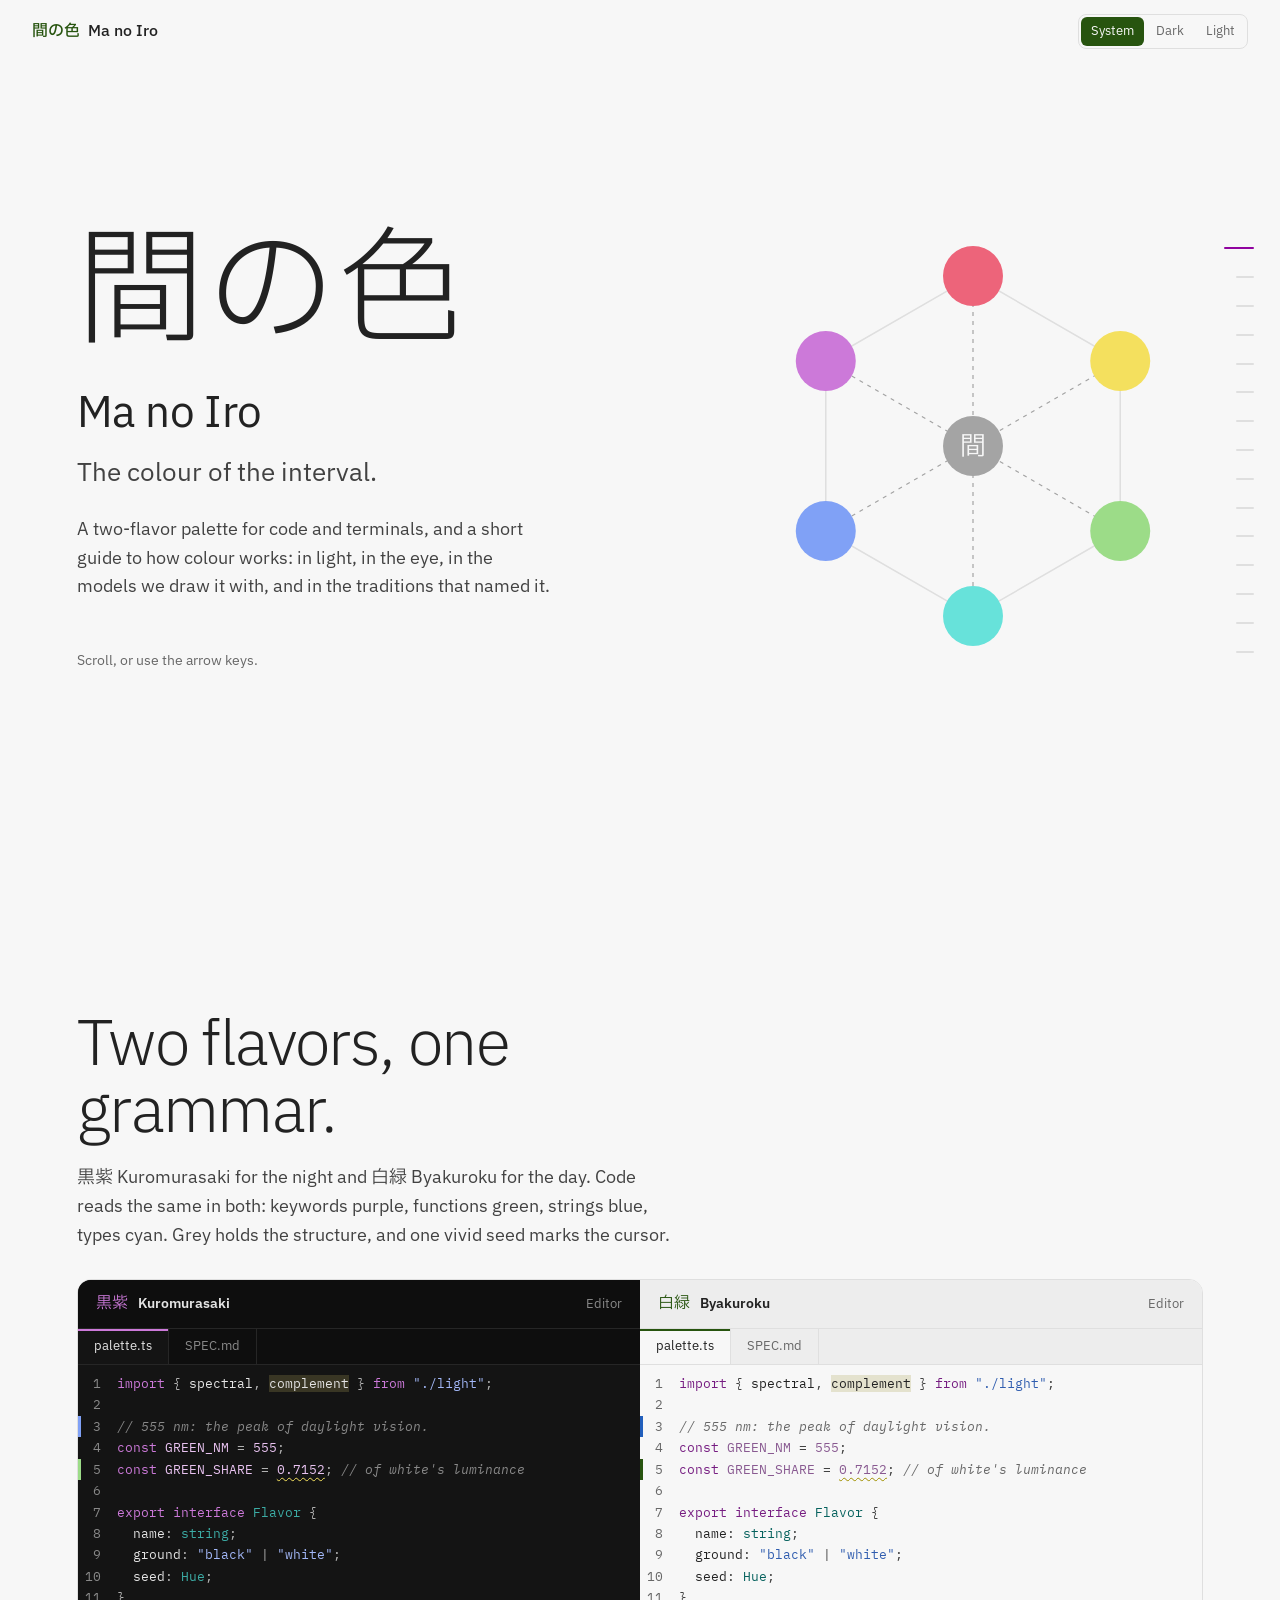
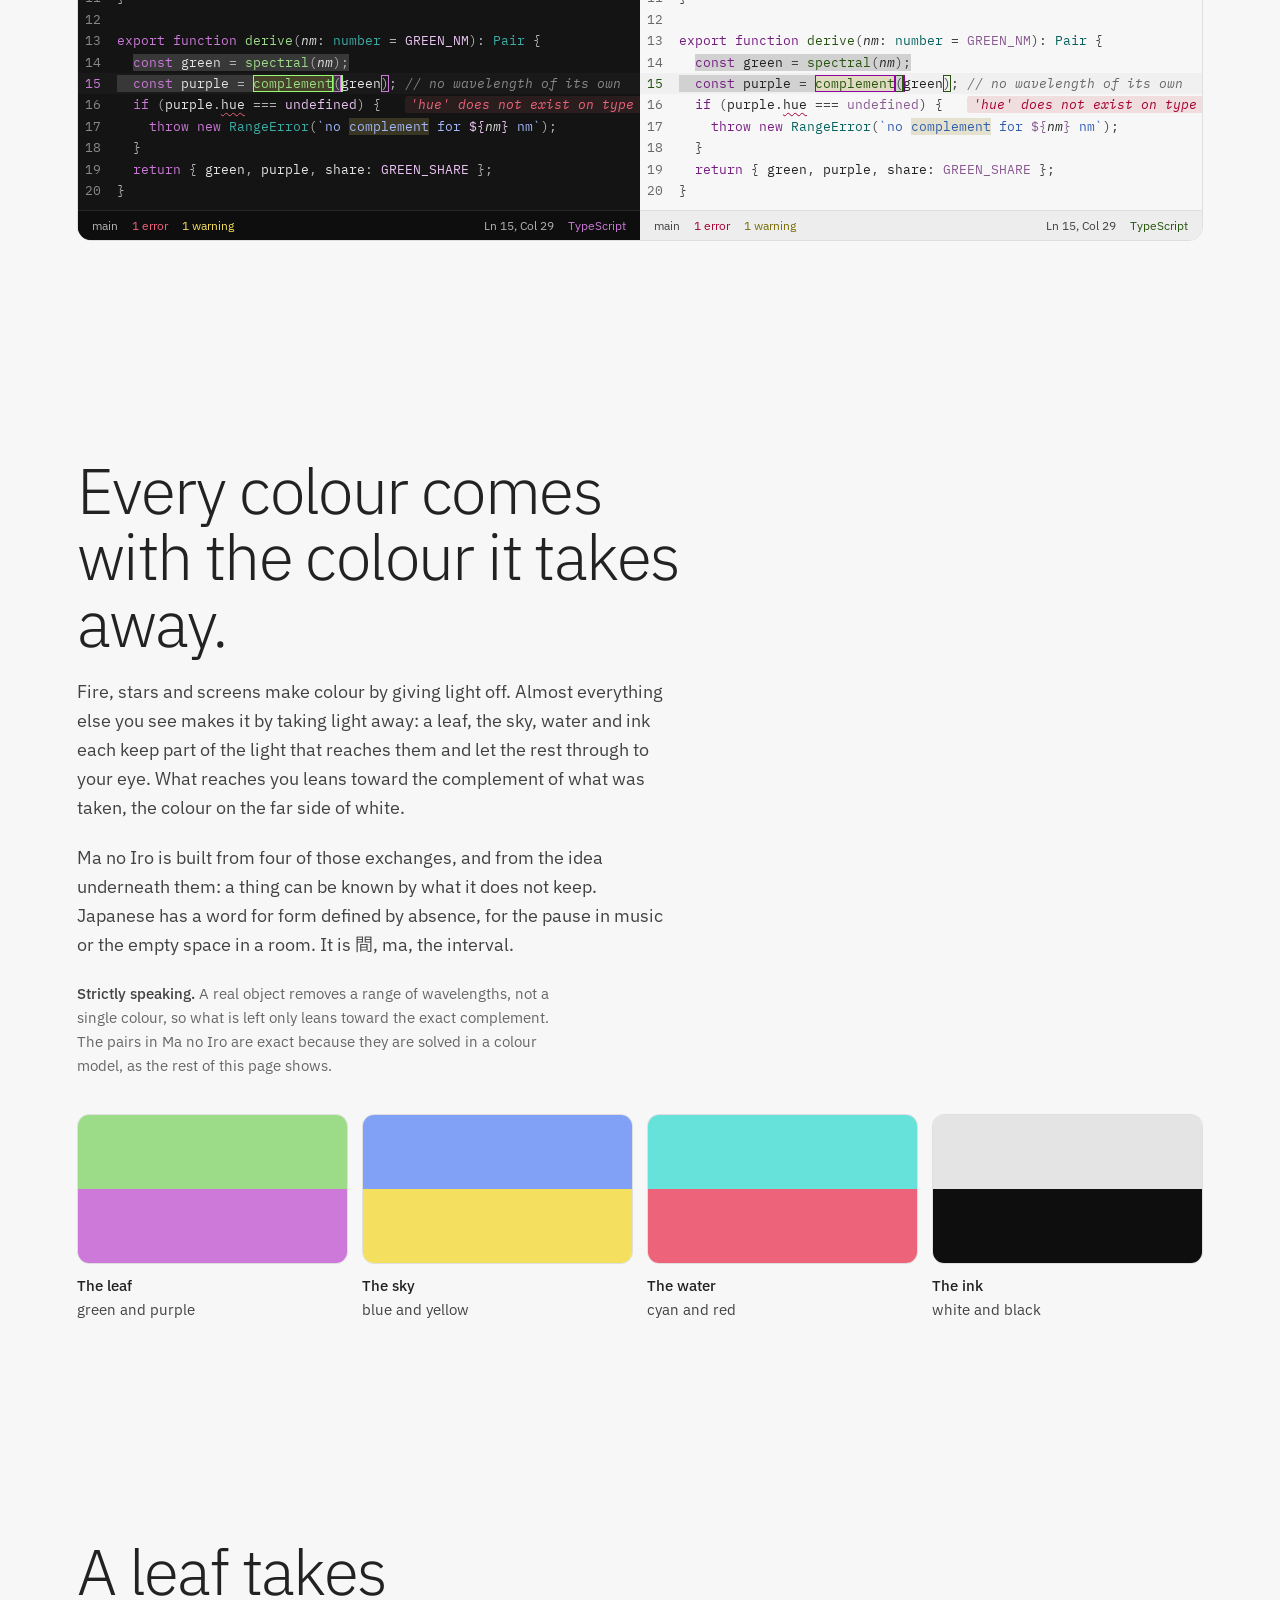
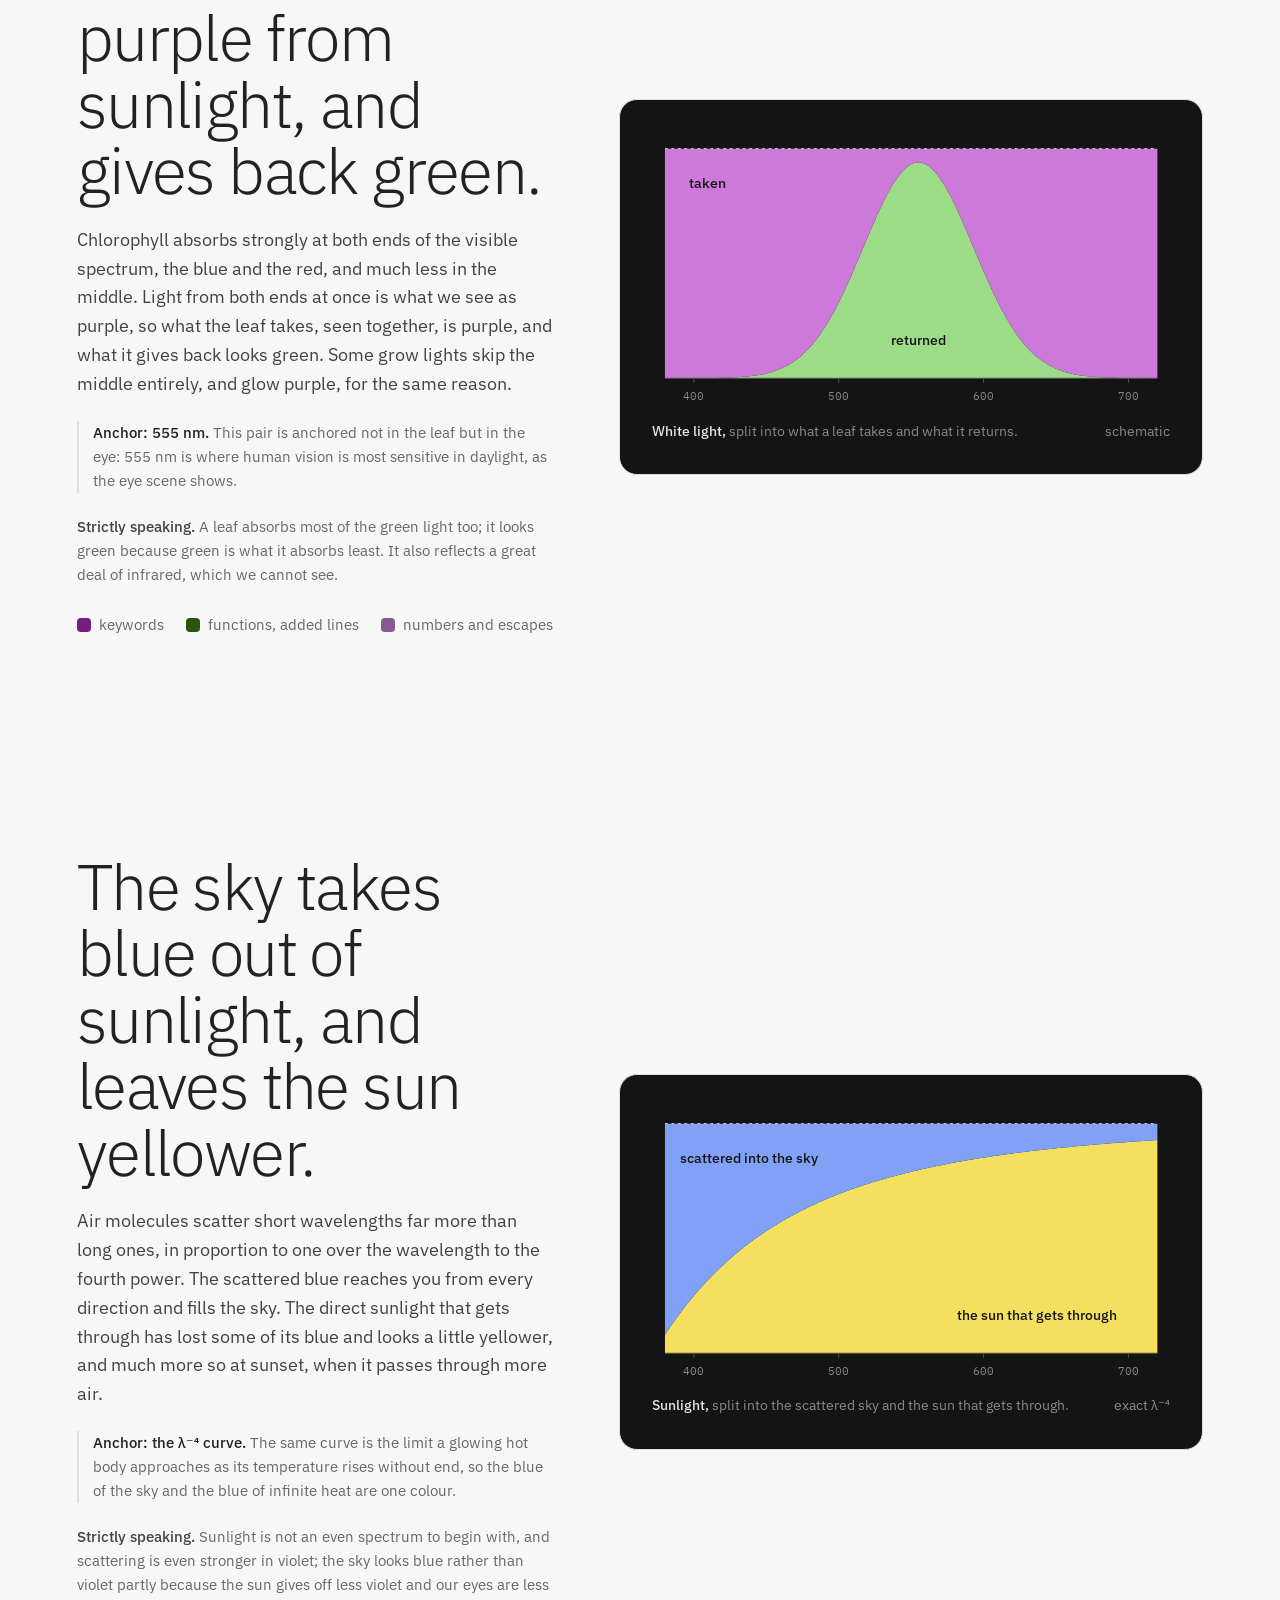
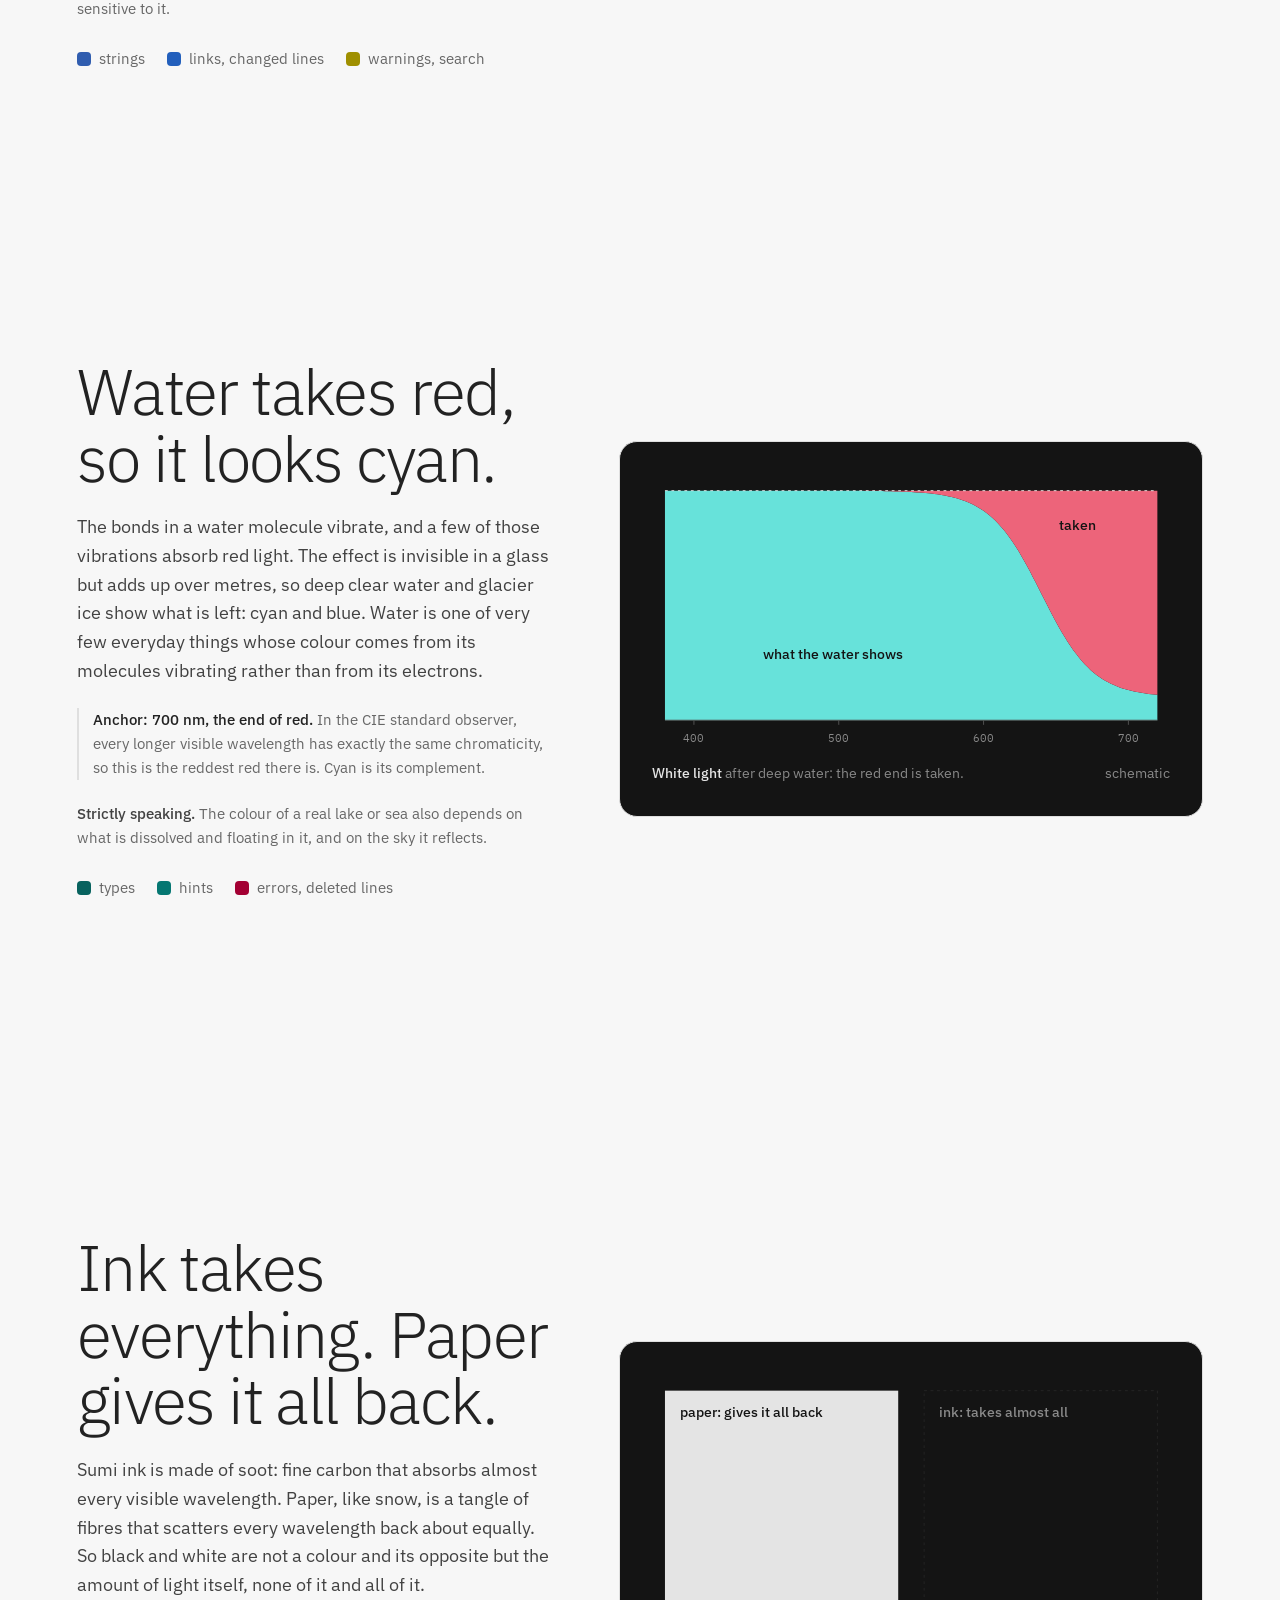
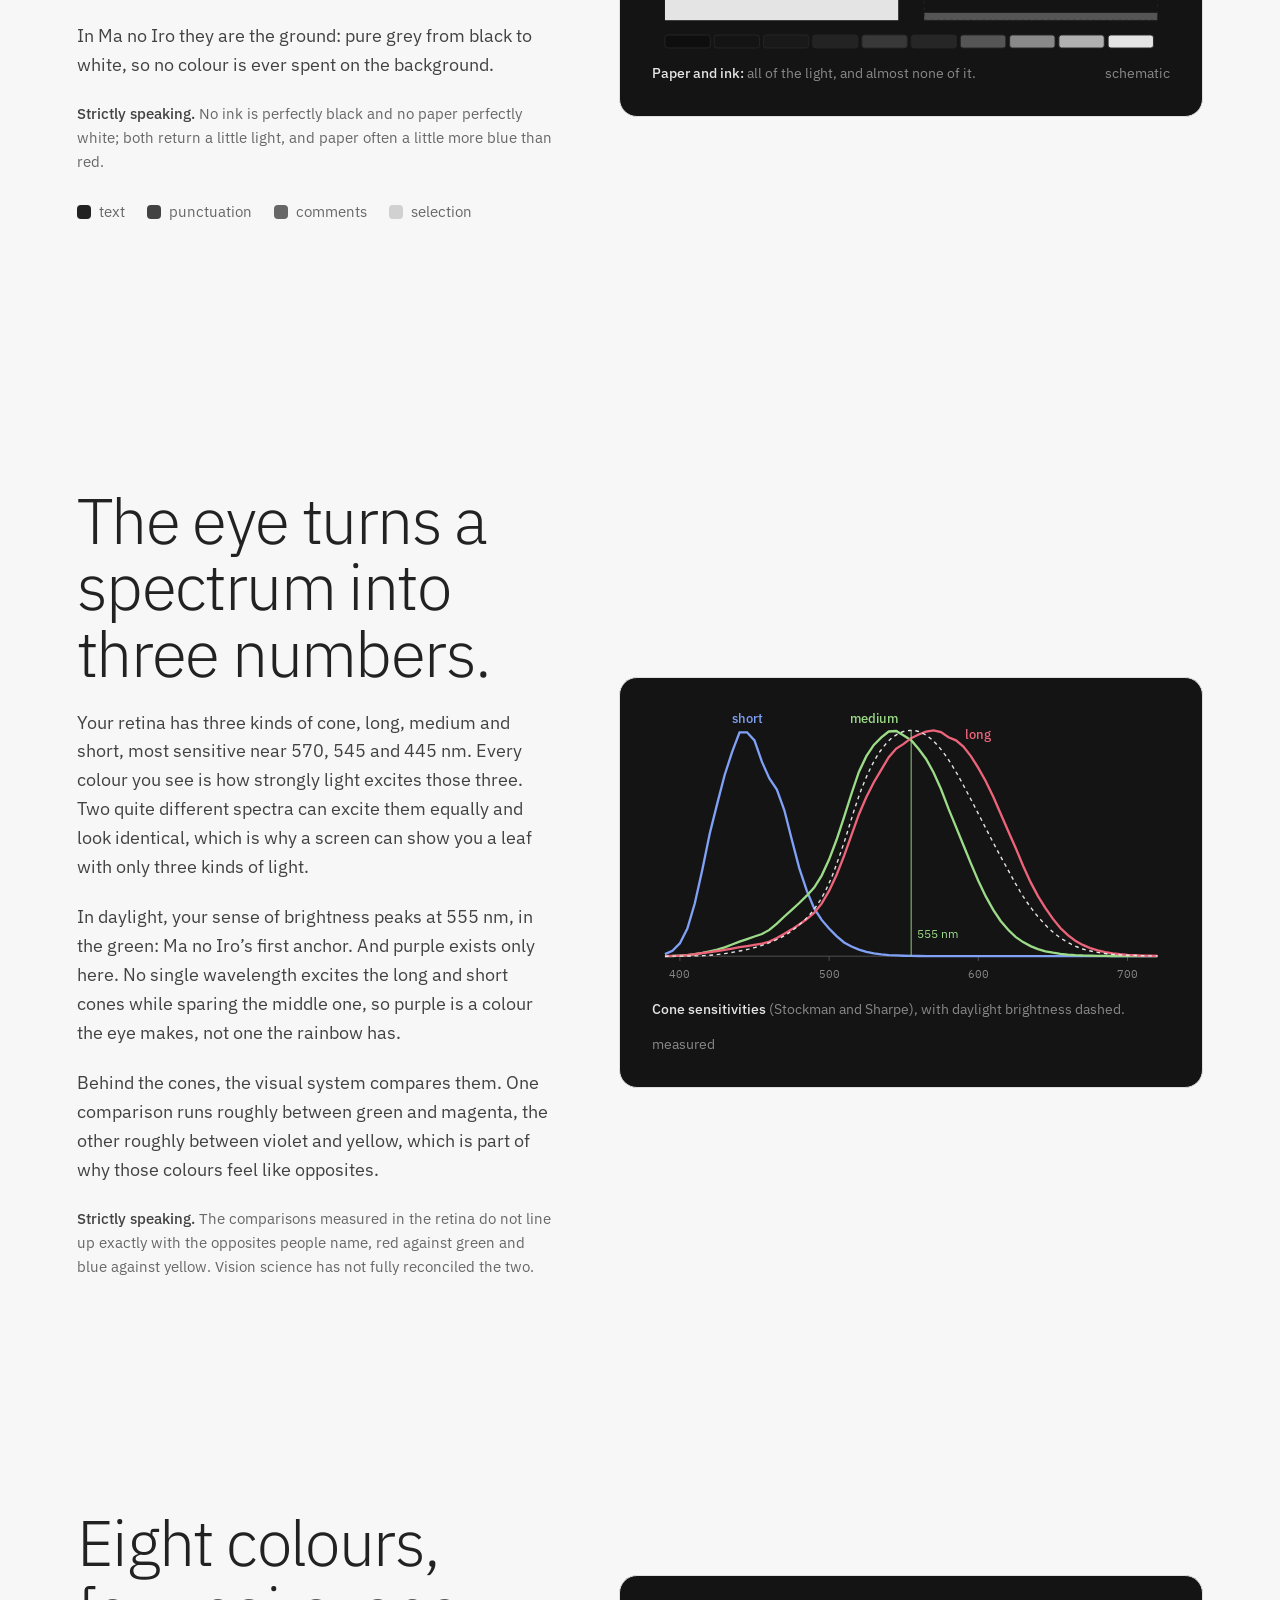
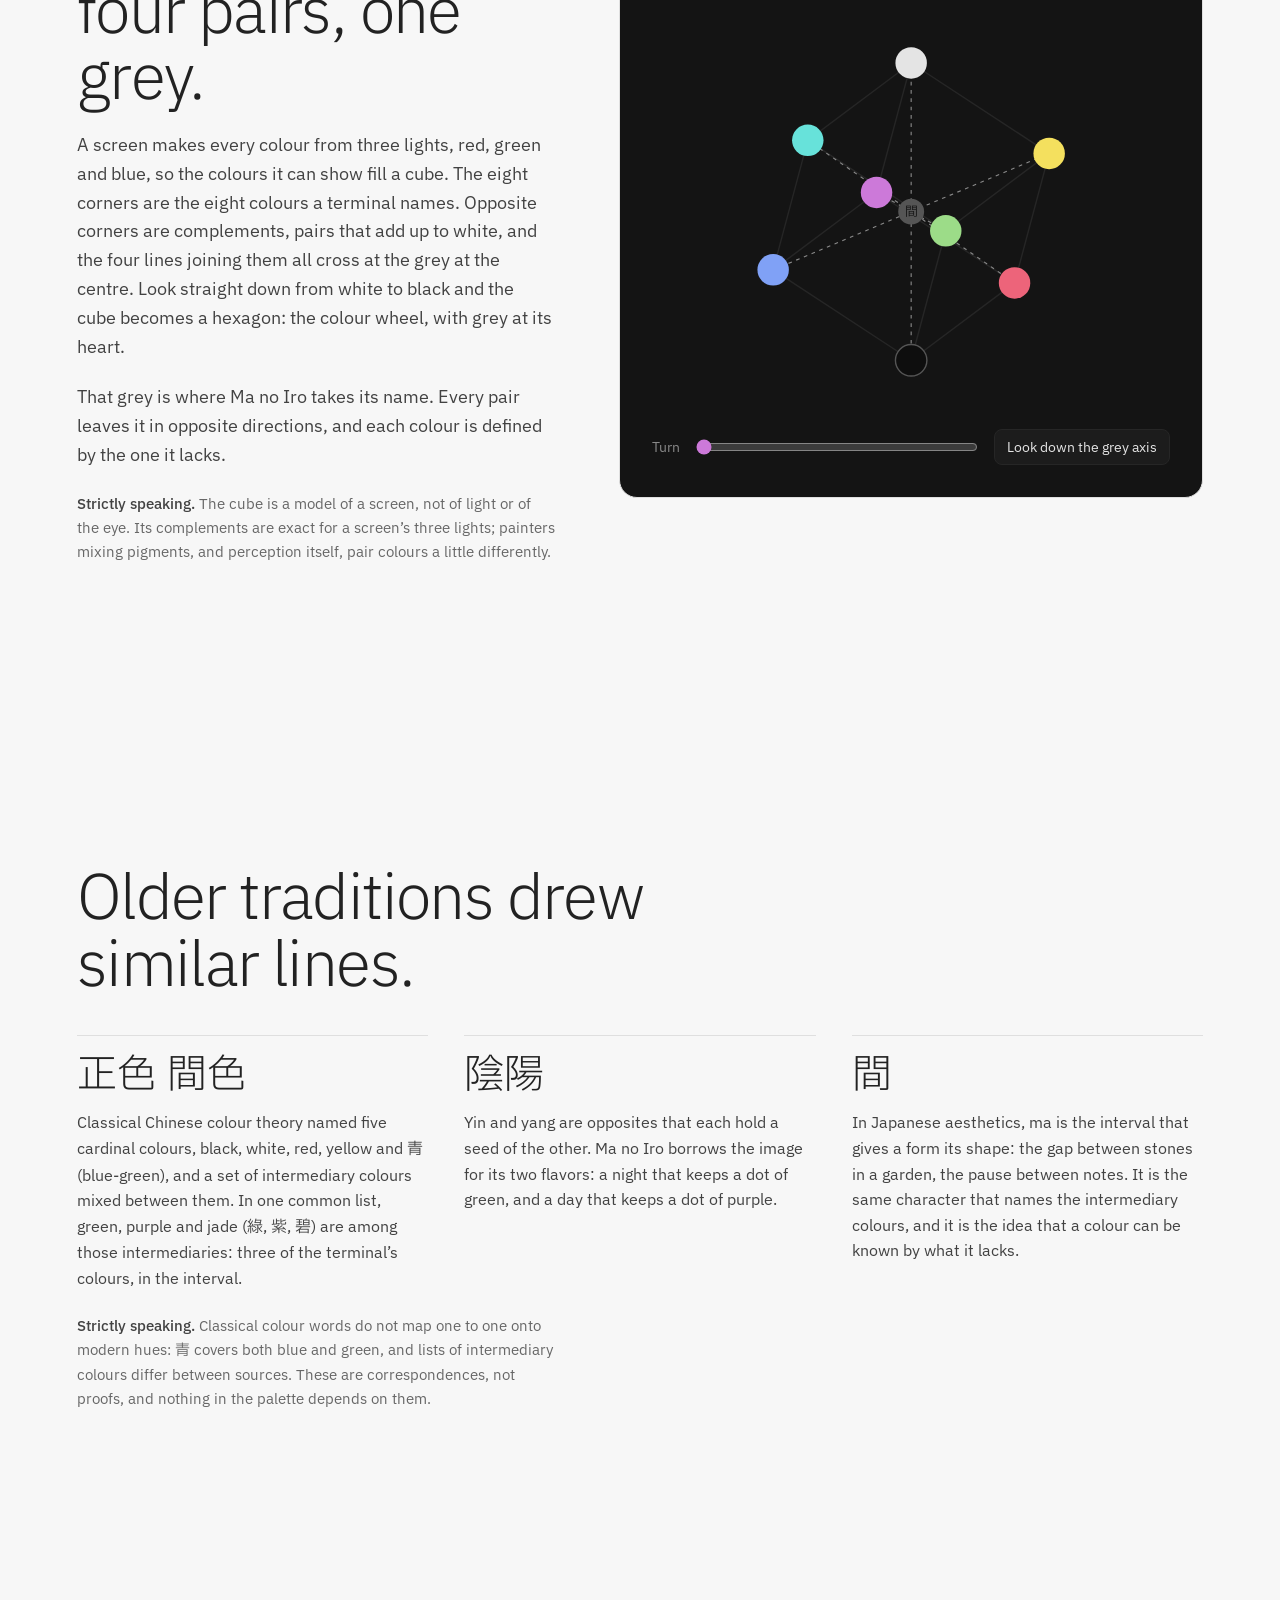
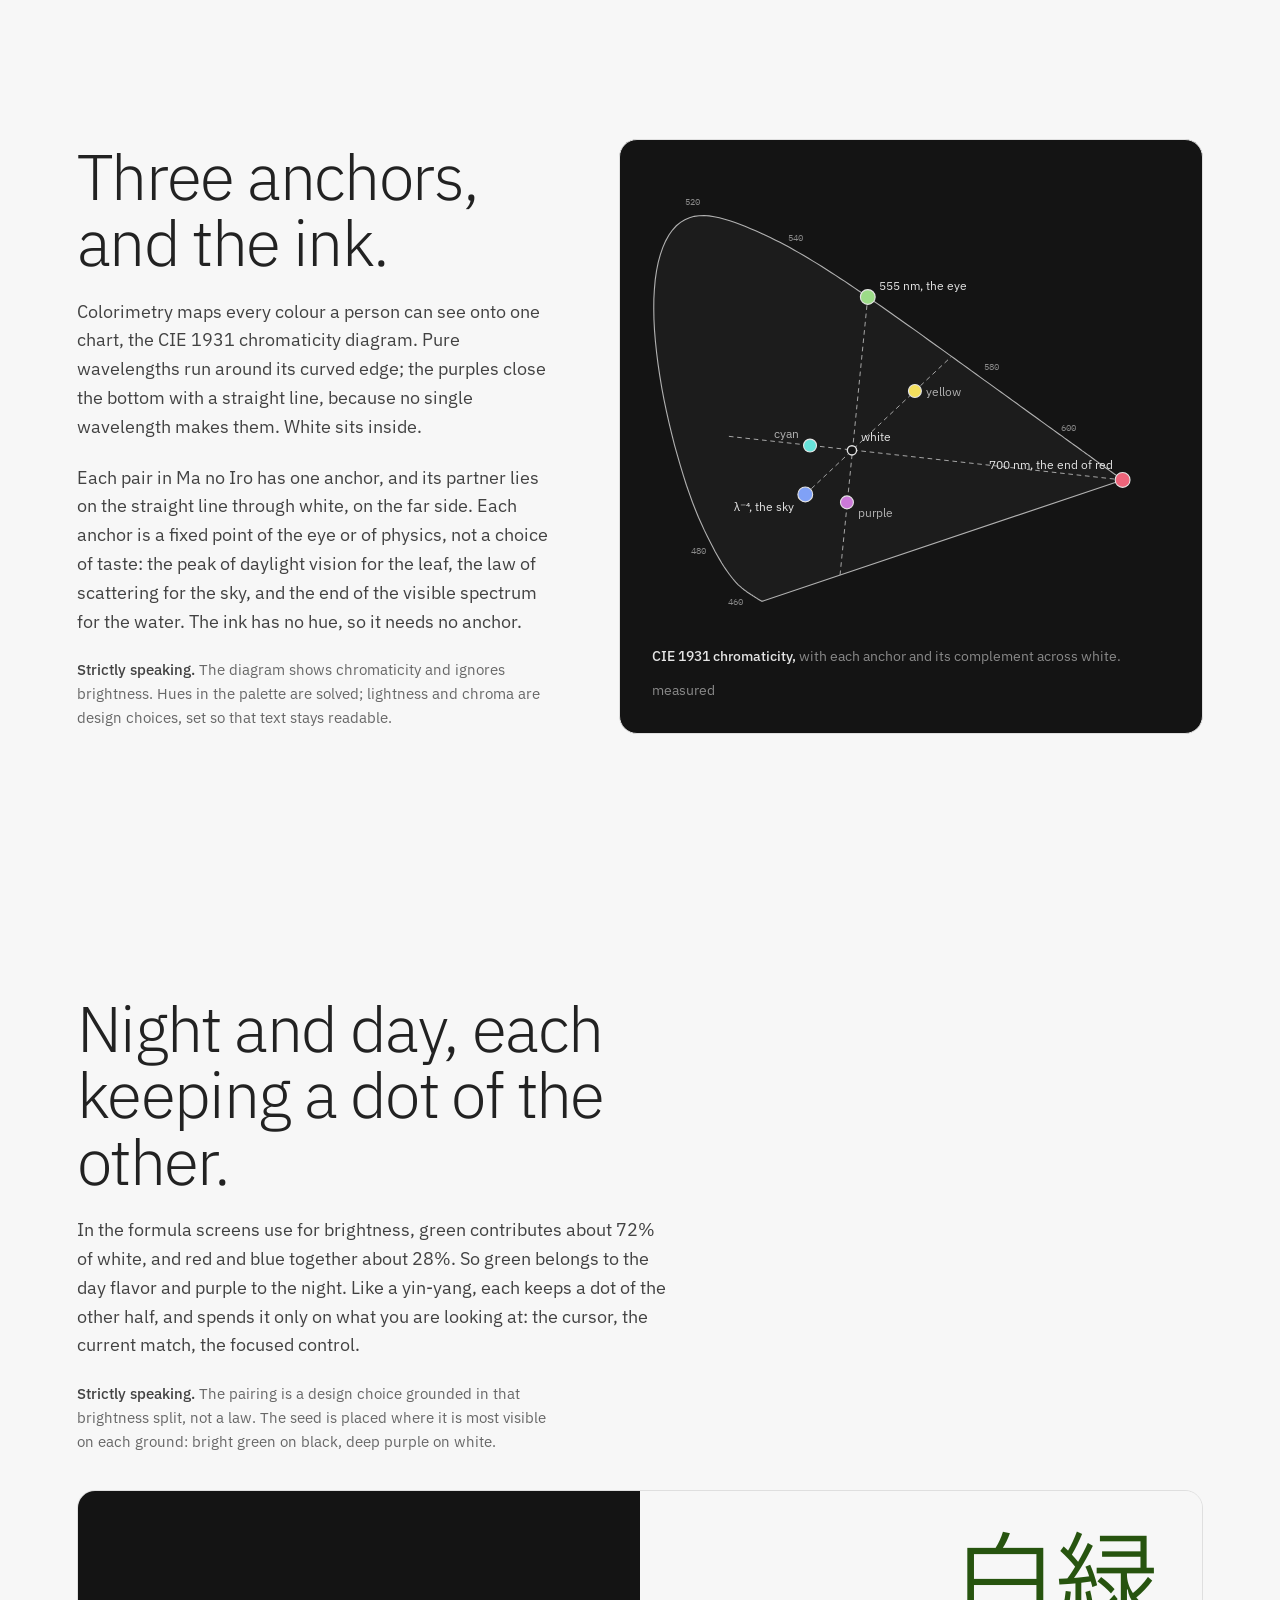
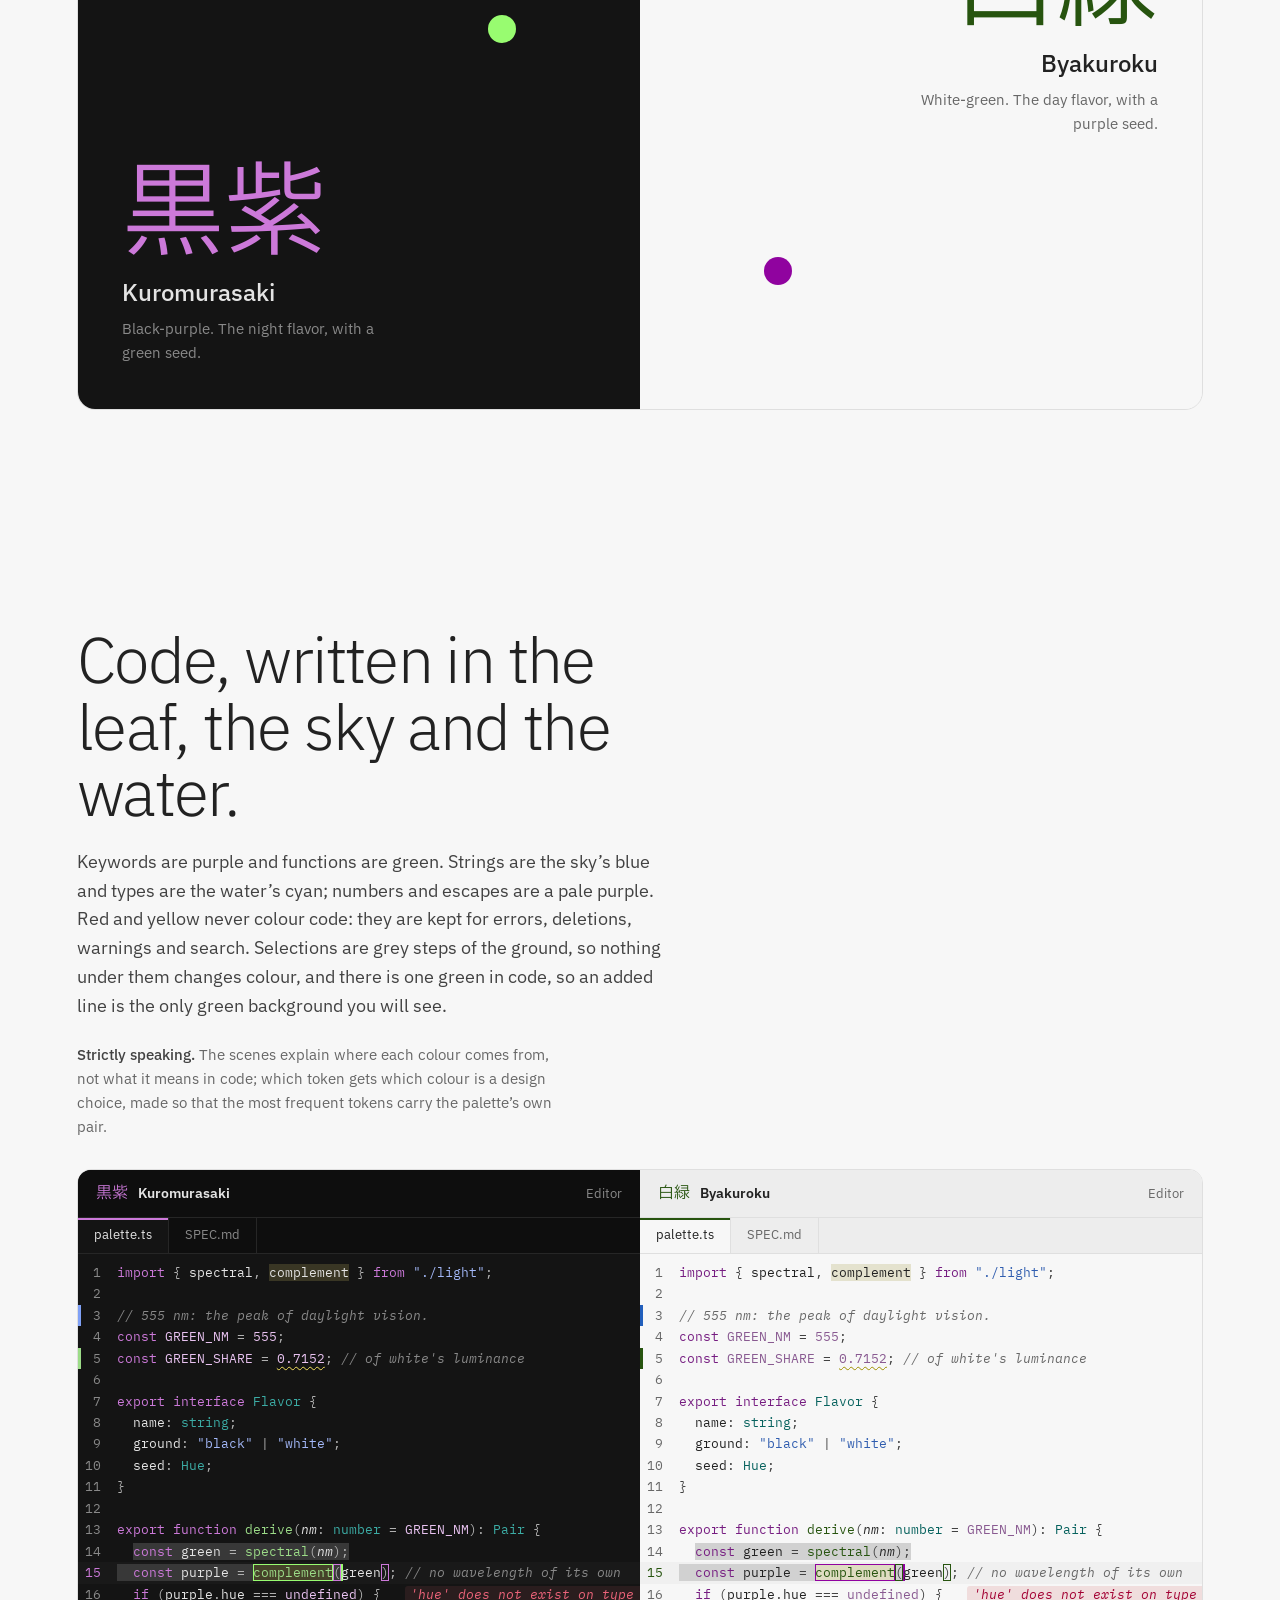
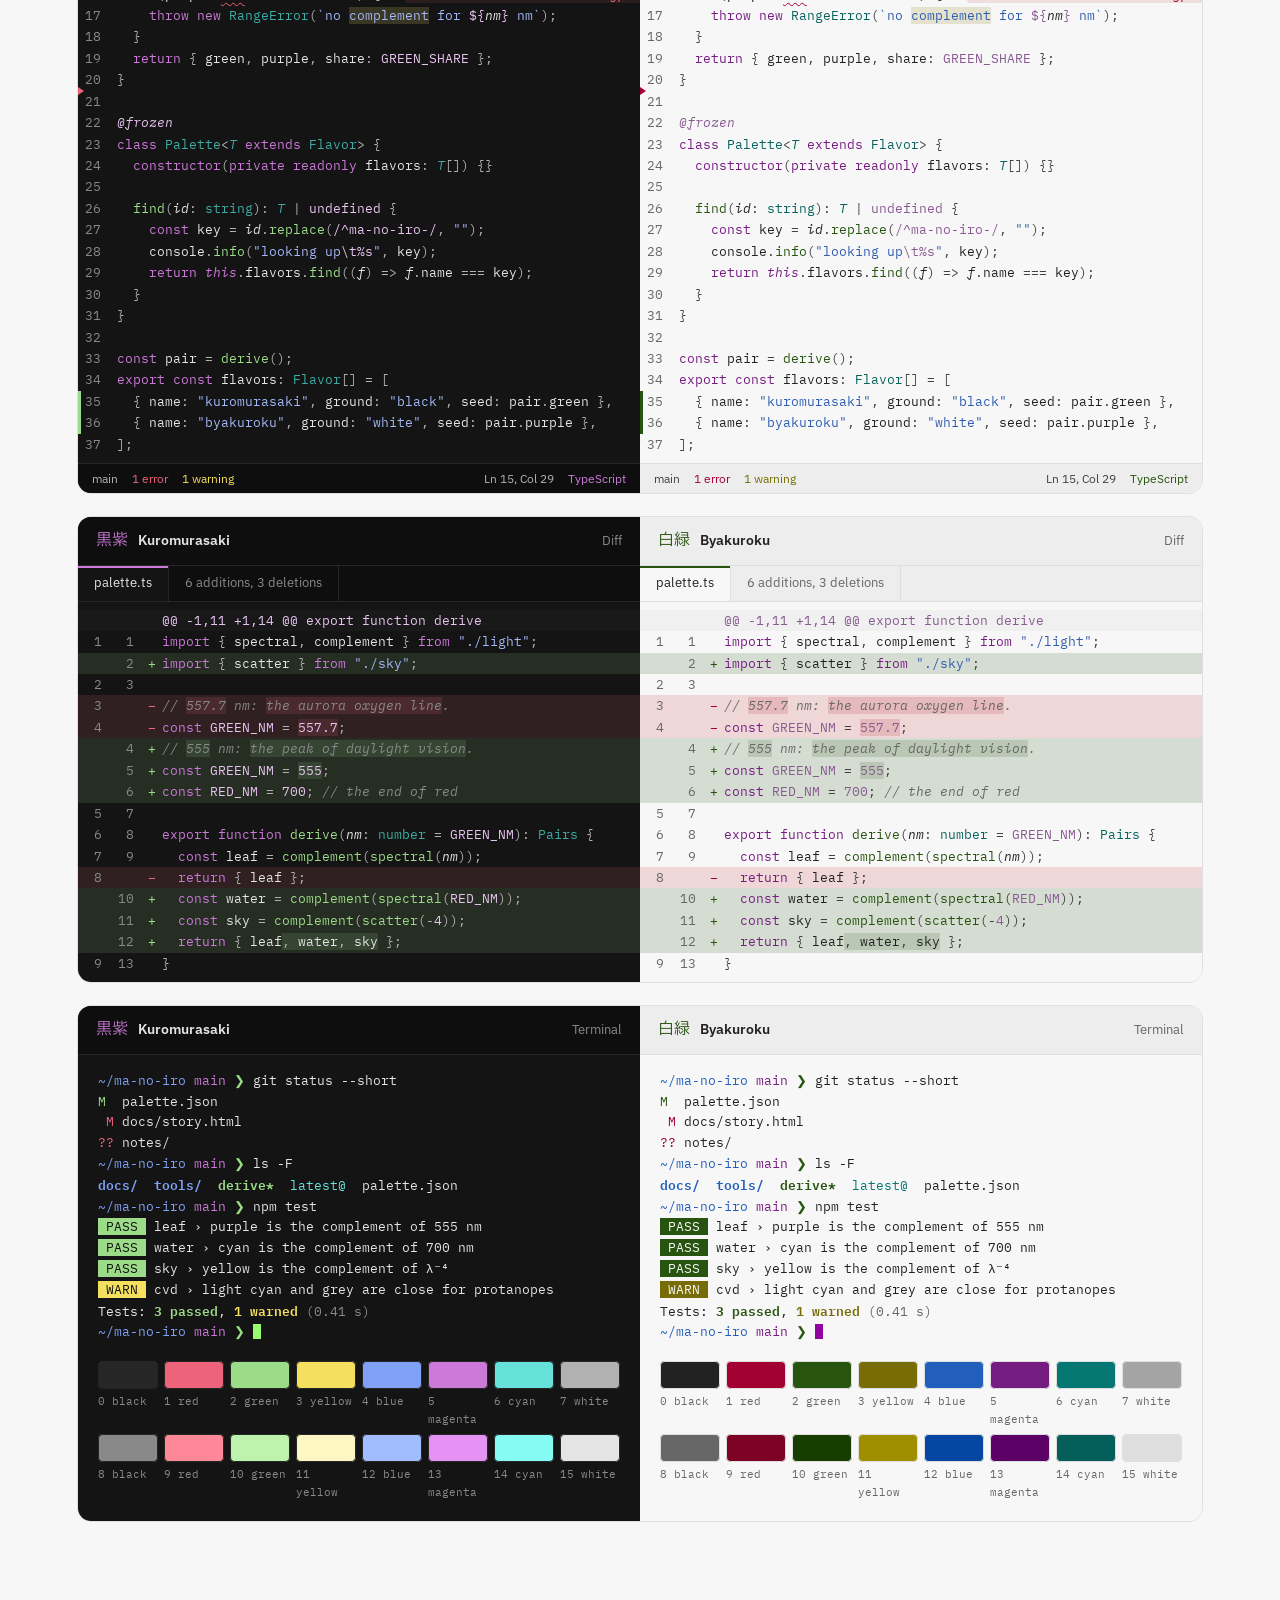
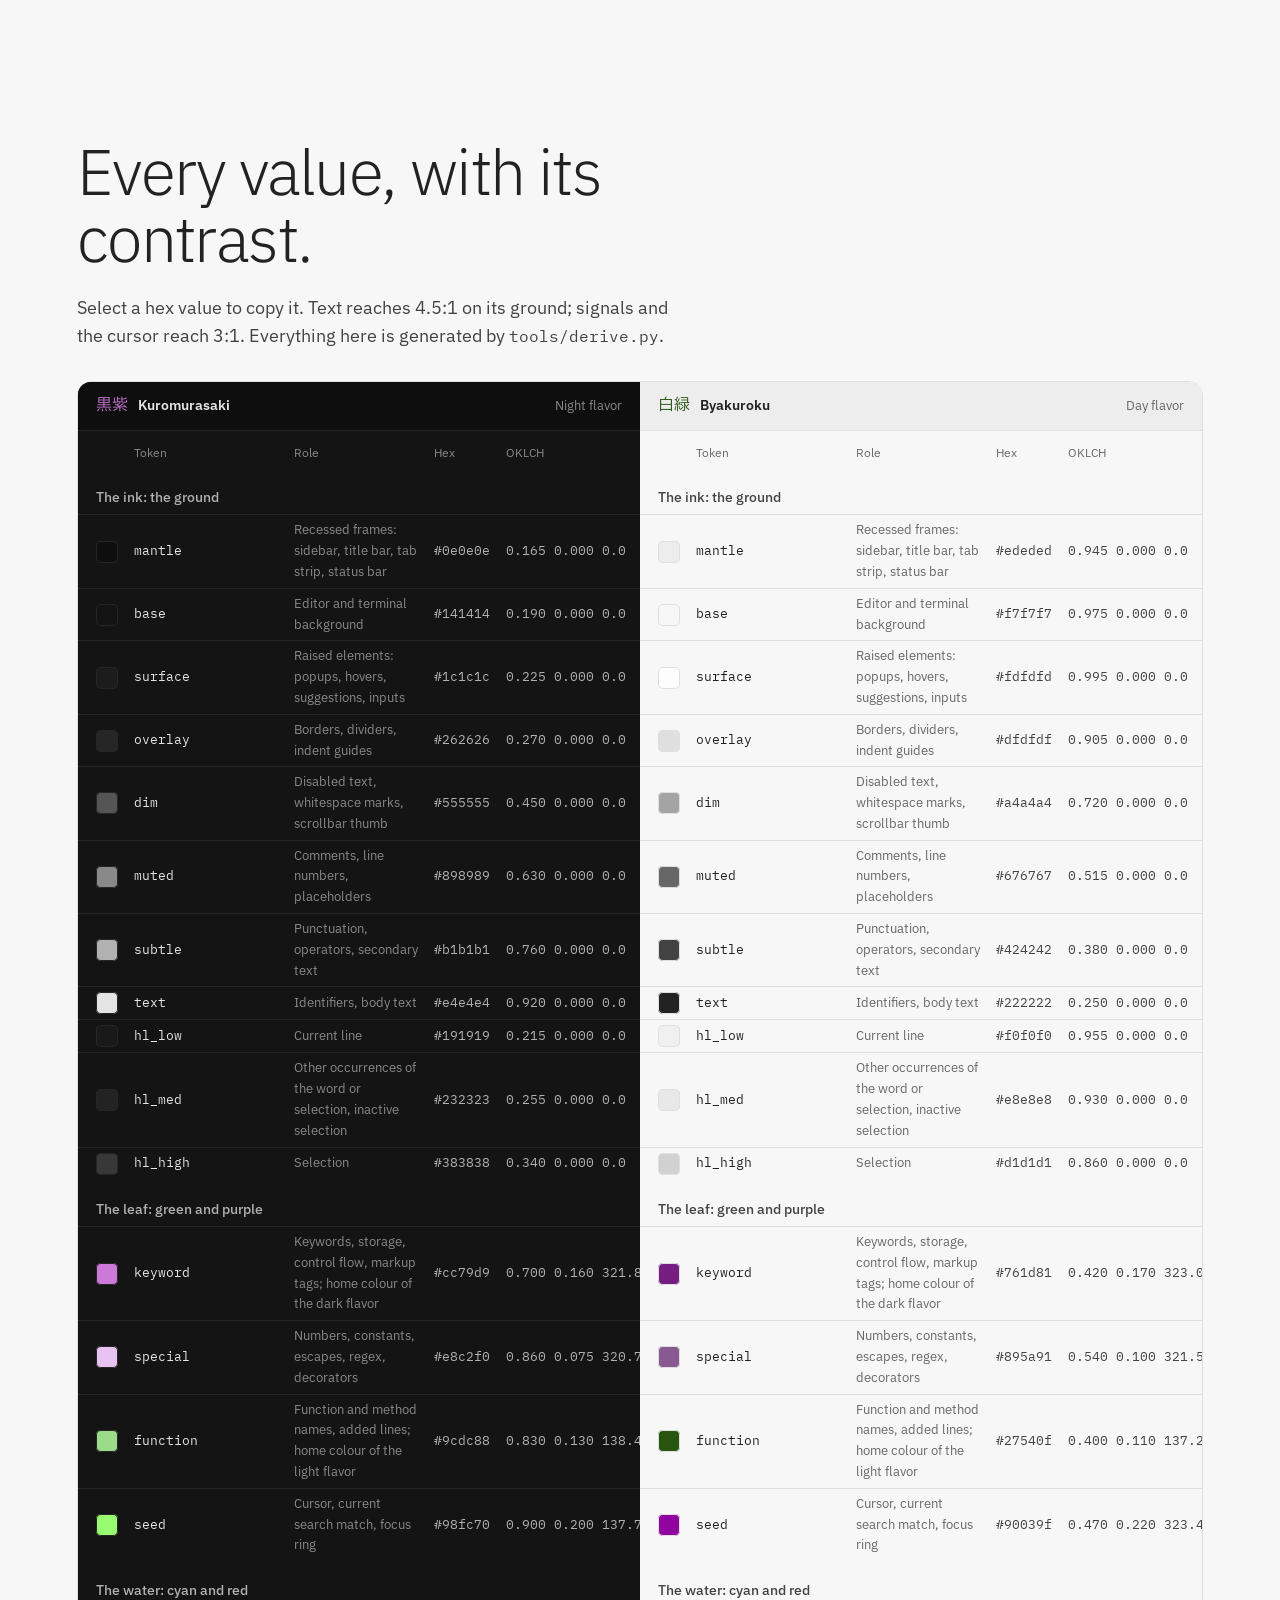
==== commit 62dc22e5: "Ma no Iro 0.4.1: showcase for the landing page No colour changes. The showcase gains an "At a glance" ====
--- a/docs/showcase.html
+++ b/docs/showcase.html
@@ -102,13 +102,6 @@
 .cube-ctl button, .reset { font: inherit; font-size: 14px; color: var(--k-text); background: var(--k-surface); border: 1px solid var(--k-overlay); border-radius: 8px; padding: 6px 12px; cursor: pointer; }
 .wuxing { font-size: 15px !important; }
 .wuxing .jp { color: var(--c-text); }
-
-/* anchors */
-.ctl { margin-top: 16px; }
-.ctl label { font-size: 14px; color: var(--k-muted); display: block; }
-.ctl output { font-family: var(--mono); font-size: 24px; color: var(--k-text); display: block; margin: 2px 0 8px; }
-.ctl input { width: 100%; accent-color: var(--k-function); }
-.ctl .row2 { display: flex; justify-content: space-between; align-items: center; gap: 12px; flex-wrap: wrap; margin-top: 8px; font-size: 14px; color: var(--k-muted); }
 
 /* flavors seam */
 .seam { display: grid; grid-template-columns: 1fr 1fr; min-height: clamp(300px, 42vw, 520px); border-radius: 18px; overflow: hidden; border: 1px solid var(--c-overlay); margin-top: 36px; }
@@ -189,6 +182,15 @@
 #names .grid div { border-top: 1px solid var(--c-overlay); padding-top: 18px; }
 #names .grid .big { font-family: var(--cjk); font-size: 44px; font-weight: 300; line-height: 1.1; }
 #names .grid p { font-size: 15px; margin-top: 10px; }
+
+
+/* footer */
+.foot { border-top: 1px solid var(--c-overlay); padding: 44px clamp(20px, 6vw, 96px) 56px; color: var(--c-muted); font-size: 15px; }
+.foot .in { max-width: 1180px; margin: 0 auto; }
+.foot .in > div { color: var(--c-text); font-weight: 500; }
+.foot .jp { color: var(--c-home); }
+.foot p { max-width: 62ch; margin: 10px 0 0; }
+.foot .fine { font-size: 13px; }
 </style>
 </head>
 <body>
@@ -216,6 +218,14 @@
     </div>
   </section>
 
+  <section class="scene" id="glance" data-name="At a glance">
+    <div class="in">
+      <h2>Two flavors, one grammar.</h2>
+      <p><span lang="ja">黒紫</span> Kuromurasaki for the night and <span lang="ja">白緑</span> Byakuroku for the day. Code reads the same in both: keywords purple, functions green, strings blue, types cyan. Grey holds the structure, and one vivid seed marks the cursor.</p>
+      <div class="pair" id="glance-pair" style="margin-top: 30px"></div>
+    </div>
+  </section>
+
   <section class="scene" id="exchange" data-name="The exchange">
     <div class="in">
       <h2>Every colour comes with the colour it takes away.</h2>
@@ -325,19 +335,14 @@
   <section class="scene" id="anchors" data-name="Three anchors">
     <div class="in split">
       <div>
-        <h2>Three anchors. Every hue is solved from them.</h2>
+        <h2>Three anchors, and the ink.</h2>
         <p>Colorimetry maps every colour a person can see onto one chart, the CIE 1931 chromaticity diagram. Pure wavelengths run around its curved edge; the purples close the bottom with a straight line, because no single wavelength makes them. White sits inside.</p>
-        <p>Each pair in Ma no Iro has one anchor, and its partner lies on the straight line through white, on the far side. Two anchors are limits, the end of red and the curve of the sky, and the third is the eye. Move the eye’s anchor and every purple moves with it.</p>
+        <p>Each pair in Ma no Iro has one anchor, and its partner lies on the straight line through white, on the far side. Each anchor is a fixed point of the eye or of physics, not a choice of taste: the peak of daylight vision for the leaf, the law of scattering for the sky, and the end of the visible spectrum for the water. The ink has no hue, so it needs no anchor.</p>
         <p class="strict"><b>Strictly speaking.</b> The diagram shows chromaticity and ignores brightness. Hues in the palette are solved; lightness and chroma are design choices, set so that text stays readable.</p>
       </div>
       <div class="night">
         <div id="fig-cie" role="img" aria-label="CIE 1931 chromaticity diagram with the three anchors, the D65 white point, and each anchor's complement on the far side of white."></div>
-        <div class="ctl">
-          <label for="nm">The eye’s anchor</label>
-          <output id="nm-out" for="nm">555.0 nm</output>
-          <input type="range" id="nm" min="520" max="570" step="0.1" value="555">
-          <div class="row2"><span id="readout"></span><button type="button" class="reset" id="reset">Back to 555 nm</button></div>
-        </div>
+        <div class="cap"><span><b>CIE 1931 chromaticity,</b> with each anchor and its complement across white.</span><span>measured</span></div>
       </div>
     </div>
   </section>
@@ -387,9 +392,16 @@
     </div>
   </section>
 </main>
+<footer class="foot">
+  <div class="in">
+    <div><span class="jp" lang="ja">間の色</span> Ma no Iro <span id="ver-foot"></span></div>
+    <p>Ports for editors and terminals are on the way. Until then, every value is in <code>palette.json</code>, and <code>SPEC.md</code> says how to use it.</p>
+    <p class="fine">MIT licence. Colours generated by <code>tools/derive.py</code>; changes are listed in <code>CHANGELOG.md</code>.</p>
+  </div>
+</footer>
 
 <script>
-const DATA = /* data:start */{"version":"0.4.0","derivation":{"white_point":"D65","space":"OKLCH","pairs":{"leaf":{"anchor":"green","spectrum":"555 nm","xy":[0.3374,0.6588],"complement":"purple"},"water":{"anchor":"red","spectrum":"700 nm","xy":[0.7347,0.2653],"complement":"cyan"},"sky":{"anchor":"blue","spectrum":"lambda^-4","xy":[0.2399,0.2342],"complement":"yellow"},"ink":{"anchor":"black and white","spectrum":"none and all"}},"method":"each accent lies on the ray from D65 toward its anchor chromaticity, solved at its lightness and chroma","script":"tools/derive.py"},"flavors":{"kuromurasaki":{"name":"Kuromurasaki","jp":"黒紫","appearance":"dark","aliases":{"home":"keyword","on_accent":"base","cursor_text":"base"},"colors":{"mantle":{"hex":"#0e0e0e","oklch":[0.165,0.0,0.0],"contrast":1.04,"role":"Recessed frames: sidebar, title bar, tab strip, status bar","group":"ink"},"base":{"hex":"#141414","oklch":[0.19,0.0,0.0],"contrast":1.0,"role":"Editor and terminal background","group":"ink"},"surface":{"hex":"#1c1c1c","oklch":[0.225,0.0,0.0],"contrast":1.08,"role":"Raised elements: popups, hovers, suggestions, inputs","group":"ink"},"overlay":{"hex":"#262626","oklch":[0.27,0.0,0.0],"contrast":1.23,"role":"Borders, dividers, indent guides","group":"ink"},"dim":{"hex":"#555555","oklch":[0.45,0.0,0.0],"contrast":2.48,"role":"Disabled text, whitespace marks, scrollbar thumb","group":"ink"},"muted":{"hex":"#898989","oklch":[0.63,0.0,0.0],"contrast":5.28,"role":"Comments, line numbers, placeholders","group":"ink"},"subtle":{"hex":"#b1b1b1","oklch":[0.76,0.0,0.0],"contrast":8.6,"role":"Punctuation, operators, secondary text","group":"ink"},"text":{"hex":"#e4e4e4","oklch":[0.92,0.0,0.0],"contrast":14.57,"role":"Identifiers, body text","group":"ink"},"hl_low":{"hex":"#191919","oklch":[0.215,0.0,0.0],"contrast":1.05,"role":"Current line","group":"ink"},"hl_med":{"hex":"#232323","oklch":[0.255,0.0,0.0],"contrast":1.17,"role":"Other occurrences of the word or selection, inactive selection","group":"ink"},"hl_high":{"hex":"#383838","oklch":[0.34,0.0,0.0],"contrast":1.57,"role":"Selection","group":"ink"},"keyword":{"hex":"#cc79d9","oklch":[0.7,0.16,321.8],"contrast":6.43,"role":"Keywords, storage, control flow, markup tags; home colour of the dark flavor","group":"leaf"},"special":{"hex":"#e8c2f0","oklch":[0.86,0.075,320.7],"contrast":11.74,"role":"Numbers, constants, escapes, regex, decorators","group":"leaf"},"function":{"hex":"#9cdc88","oklch":[0.83,0.13,138.4],"contrast":11.39,"role":"Function and method names, added lines; home colour of the light flavor","group":"leaf"},"seed":{"hex":"#98fc70","oklch":[0.9,0.2,137.7],"contrast":14.5,"role":"Cursor, current search match, focus ring","group":"leaf"},"string":{"hex":"#a3b8f8","oklch":[0.79,0.095,269.9],"contrast":9.46,"role":"Strings, inline code","group":"sky"},"blue":{"hex":"#80a1f6","oklch":[0.72,0.13,266.9],"contrast":7.34,"role":"Links, information, modified lines, directories","group":"sky"},"yellow":{"hex":"#f4e05e","oklch":[0.9,0.15,100.7],"contrast":13.82,"role":"Warnings as a signal; the search highlighter","group":"sky"},"yellow_text":{"hex":"#f4e05e","oklch":[0.9,0.15,100.7],"contrast":13.82,"role":"Warnings as text; ANSI yellow","group":"sky"},"type":{"hex":"#3caca5","oklch":[0.68,0.1,189.6],"contrast":6.71,"role":"Types, classes, interfaces, enums","group":"water"},"cyan":{"hex":"#67e2da","oklch":[0.84,0.11,189.7],"contrast":11.81,"role":"Hints, symlinks, ANSI cyan","group":"water"},"red":{"hex":"#ed647a","oklch":[0.68,0.17,13.2],"contrast":5.9,"role":"Errors, deletions, breakpoints","group":"water"}},"derived":{"search":{"hex":"#393624","oklch":[0.332,0.03,100.7],"contrast":1.53,"role":"Search matches, like a highlighter"},"search_current":{"hex":"#454229","oklch":[0.375,0.039,100.7],"contrast":1.81,"role":"Current search match, under a seed outline"},"diff_add":{"hex":"#262d23","oklch":[0.286,0.019,138.4],"contrast":1.3,"role":"Added line background; merge conflict, current"},"diff_add_strong":{"hex":"#364432","oklch":[0.369,0.036,138.4],"contrast":1.79,"role":"Added characters inside a changed line"},"diff_delete":{"hex":"#302021","oklch":[0.264,0.026,13.2],"contrast":1.19,"role":"Deleted line background"},"diff_delete_strong":{"hex":"#4a2a2e","oklch":[0.327,0.048,13.2],"contrast":1.46,"role":"Deleted characters inside a changed line"},"diff_change":{"hex":"#20242c","oklch":[0.259,0.017,266.9],"contrast":1.18,"role":"Changed line background; merge conflict, incoming"},"diff_change_strong":{"hex":"#2d3447","oklch":[0.328,0.034,266.9],"contrast":1.5,"role":"Changed characters"},"error_bg":{"hex":"#2a1d1e","oklch":[0.249,0.02,13.2],"contrast":1.14,"role":"Background behind inline error text"},"warning_bg":{"hex":"#2a281e","oklch":[0.275,0.018,100.7],"contrast":1.25,"role":"Background behind inline warning text"},"info_bg":{"hex":"#1f2827","oklch":[0.268,0.013,189.7],"contrast":1.22,"role":"Background behind inline information text"},"debug_line":{"hex":"#2d2c20","oklch":[0.289,0.021,100.7],"contrast":1.31,"role":"Line where the debugger is paused"}},"ansi":{"normal":{"black":{"hex":"#262626","index":0},"red":{"hex":"#ed647a","index":1},"green":{"hex":"#9cdc88","index":2},"yellow":{"hex":"#f4e05e","index":3},"blue":{"hex":"#80a1f6","index":4},"magenta":{"hex":"#cc79d9","index":5},"cyan":{"hex":"#67e2da","index":6},"white":{"hex":"#b1b1b1","index":7}},"bright":{"black":{"hex":"#898989","index":8},"red":{"hex":"#fe8897","index":9},"green":{"hex":"#bdf3ac","index":10},"yellow":{"hex":"#fff7c3","index":11},"blue":{"hex":"#a1bcff","index":12},"magenta":{"hex":"#e692f4","index":13},"cyan":{"hex":"#84fcf4","index":14},"white":{"hex":"#e4e4e4","index":15}}}},"byakuroku":{"name":"Byakuroku","jp":"白緑","appearance":"light","aliases":{"home":"function","on_accent":"base","cursor_text":"base"},"colors":{"mantle":{"hex":"#ededed","oklch":[0.945,0.0,0.0],"contrast":1.09,"role":"Recessed frames: sidebar, title bar, tab strip, status bar","group":"ink"},"base":{"hex":"#f7f7f7","oklch":[0.975,0.0,0.0],"contrast":1.0,"role":"Editor and terminal background","group":"ink"},"surface":{"hex":"#fdfdfd","oklch":[0.995,0.0,0.0],"contrast":1.06,"role":"Raised elements: popups, hovers, suggestions, inputs","group":"ink"},"overlay":{"hex":"#dfdfdf","oklch":[0.905,0.0,0.0],"contrast":1.23,"role":"Borders, dividers, indent guides","group":"ink"},"dim":{"hex":"#a4a4a4","oklch":[0.72,0.0,0.0],"contrast":2.31,"role":"Disabled text, whitespace marks, scrollbar thumb","group":"ink"},"muted":{"hex":"#676767","oklch":[0.515,0.0,0.0],"contrast":5.24,"role":"Comments, line numbers, placeholders","group":"ink"},"subtle":{"hex":"#424242","oklch":[0.38,0.0,0.0],"contrast":9.31,"role":"Punctuation, operators, secondary text","group":"ink"},"text":{"hex":"#222222","oklch":[0.25,0.0,0.0],"contrast":14.89,"role":"Identifiers, body text","group":"ink"},"hl_low":{"hex":"#f0f0f0","oklch":[0.955,0.0,0.0],"contrast":1.06,"role":"Current line","group":"ink"},"hl_med":{"hex":"#e8e8e8","oklch":[0.93,0.0,0.0],"contrast":1.14,"role":"Other occurrences of the word or selection, inactive selection","group":"ink"},"hl_high":{"hex":"#d1d1d1","oklch":[0.86,0.0,0.0],"contrast":1.42,"role":"Selection","group":"ink"},"keyword":{"hex":"#761d81","oklch":[0.42,0.17,323.0],"contrast":8.66,"role":"Keywords, storage, control flow, markup tags; home colour of the dark flavor","group":"leaf"},"special":{"hex":"#895a91","oklch":[0.54,0.1,321.5],"contrast":4.95,"role":"Numbers, constants, escapes, regex, decorators","group":"leaf"},"function":{"hex":"#27540f","oklch":[0.4,0.11,137.2],"contrast":8.23,"role":"Function and method names, added lines; home colour of the light flavor","group":"leaf"},"seed":{"hex":"#90039f","oklch":[0.47,0.22,323.4],"contrast":7.22,"role":"Cursor, current search match, focus ring","group":"leaf"},"string":{"hex":"#305daf","oklch":[0.49,0.14,261.2],"contrast":5.93,"role":"Strings, inline code","group":"sky"},"blue":{"hex":"#225fbc","oklch":[0.5,0.16,259.2],"contrast":5.7,"role":"Links, information, modified lines, directories","group":"sky"},"yellow":{"hex":"#9f8f00","oklch":[0.645,0.135,101.8],"contrast":3.04,"role":"Warnings as a signal; the search highlighter","group":"sky"},"yellow_text":{"hex":"#776c06","oklch":[0.525,0.108,101.8],"contrast":4.98,"role":"Warnings as text; ANSI yellow","group":"sky"},"type":{"hex":"#07625e","oklch":[0.45,0.076,189.5],"contrast":6.65,"role":"Types, classes, interfaces, enums","group":"water"},"cyan":{"hex":"#057772","oklch":[0.515,0.088,189.5],"contrast":5.0,"role":"Hints, symlinks, ANSI cyan","group":"water"},"red":{"hex":"#a30033","oklch":[0.455,0.182,15.4],"contrast":7.49,"role":"Errors, deletions, breakpoints","group":"water"}},"derived":{"search":{"hex":"#e4e2ce","oklch":[0.909,0.027,101.8],"contrast":1.22,"role":"Search matches, like a highlighter"},"search_current":{"hex":"#dfdcc2","oklch":[0.889,0.035,101.8],"contrast":1.29,"role":"Current search match, under a seed outline"},"diff_add":{"hex":"#d5ddd2","oklch":[0.889,0.017,137.2],"contrast":1.29,"role":"Added line background; merge conflict, current"},"diff_add_strong":{"hex":"#b9c7b4","oklch":[0.814,0.031,137.2],"contrast":1.64,"role":"Added characters inside a changed line"},"diff_delete":{"hex":"#efd6d7","oklch":[0.897,0.027,15.4],"contrast":1.28,"role":"Deleted line background"},"diff_delete_strong":{"hex":"#e6babc","oklch":[0.829,0.051,15.4],"contrast":1.61,"role":"Deleted characters inside a changed line"},"diff_change":{"hex":"#dae3f1","oklch":[0.913,0.021,259.2],"contrast":1.2,"role":"Changed line background; merge conflict, incoming"},"diff_change_strong":{"hex":"#becfea","oklch":[0.851,0.042,259.2],"contrast":1.46,"role":"Changed characters"},"error_bg":{"hex":"#f0dddd","oklch":[0.913,0.022,15.4],"contrast":1.22,"role":"Background behind inline error text"},"warning_bg":{"hex":"#eceade","oklch":[0.935,0.016,101.8],"contrast":1.12,"role":"Background behind inline warning text"},"info_bg":{"hex":"#dde7e6","oklch":[0.92,0.011,189.5],"contrast":1.17,"role":"Background behind inline information text"},"debug_line":{"hex":"#eae8da","oklch":[0.929,0.019,101.8],"contrast":1.15,"role":"Line where the debugger is paused"}},"ansi":{"normal":{"black":{"hex":"#222222","index":0},"red":{"hex":"#a30033","index":1},"green":{"hex":"#27540f","index":2},"yellow":{"hex":"#776c06","index":3},"blue":{"hex":"#225fbc","index":4},"magenta":{"hex":"#761d81","index":5},"cyan":{"hex":"#057772","index":6},"white":{"hex":"#a4a4a4","index":7}},"bright":{"black":{"hex":"#676767","index":8},"red":{"hex":"#7d0025","index":9},"green":{"hex":"#173d01","index":10},"yellow":{"hex":"#9f8f00","index":11},"blue":{"hex":"#0446a2","index":12},"magenta":{"hex":"#5c0166","index":13},"cyan":{"hex":"#045e5a","index":14},"white":{"hex":"#dfdfdf","index":15}}}}},"cmf":[[0.001368,3.9e-05,0.00645],[0.00150205,4.28264e-05,0.00708322],[0.00164233,4.69146e-05,0.00774549],[0.00180238,5.15896e-05,0.00850115],[0.00199576,5.71764e-05,0.00941454],[0.002236,6.4e-05,0.01055],[0.00253539,7.23442e-05,0.0119658],[0.0028926,8.22122e-05,0.0136559],[0.00330083,9.35082e-05,0.0155881],[0.00375324,0.000106136,0.0177302],[0.004243,0.00012,0.02005],[0.00476239,0.000134984,0.0225114],[0.00533005,0.000151492,0.0252029],[0.00597871,0.000170208,0.0282797],[0.00674112,0.000191816,0.031897],[0.00765,0.000217,0.03621],[0.00875137,0.000246907,0.0414377],[0.0100289,0.00028124,0.0475037],[0.0114217,0.00031852,0.0541199],[0.012869,0.000357267,0.060998],[0.01431,0.000396,0.06785],[0.0157044,0.000433715,0.0744863],[0.0171474,0.000473024,0.0813616],[0.0187812,0.000517876,0.0891536],[0.020748,0.000572219,0.0985405],[0.02319,0.00064,0.1102],[0.0262074,0.00072456,0.124613],[0.0297825,0.0008255,0.141702],[0.0338809,0.00094116,0.161304],[0.0384682,0.00106988,0.183257],[0.04351,0.00121,0.2074],[0.0489956,0.00136209,0.233692],[0.0550226,0.00153075,0.262611],[0.0617188,0.00172037,0.294775],[0.069212,0.00193532,0.330798],[0.07763,0.00218,0.3713],[0.0869581,0.0024548,0.416209],[0.0971767,0.002764,0.465464],[0.108406,0.0031178,0.519695],[0.120767,0.0035264,0.57953],[0.13438,0.004,0.6456],[0.149358,0.00454624,0.718484],[0.165396,0.00515932,0.796713],[0.181983,0.00582928,0.877846],[0.198611,0.00654616,0.959439],[0.21477,0.0073,1.03905],[0.230187,0.00808651,1.11537],[0.24488,0.00890872,1.1885],[0.258777,0.00976768,1.25812],[0.271808,0.0106644,1.32393],[0.2839,0.0116,1.3856],[0.294944,0.0125732,1.44264],[0.304897,0.0135827,1.4948],[0.313787,0.0146297,1.54219],[0.321645,0.0157151,1.58488],[0.3285,0.01684,1.62296],[0.334351,0.0180074,1.6564],[0.33921,0.0192145,1.6853],[0.343121,0.0204539,1.70987],[0.34613,0.0217182,1.73038],[0.34828,0.023,1.74706],[0.3496,0.0242946,1.76004],[0.350147,0.0256102,1.76962],[0.350013,0.0269586,1.77626],[0.349287,0.0283513,1.78043],[0.34806,0.0298,1.7826],[0.346373,0.0313108,1.78297],[0.344262,0.0328837,1.7817],[0.341809,0.0345211,1.7792],[0.339094,0.0362257,1.77587],[0.3362,0.038,1.77211],[0.333198,0.0398467,1.76826],[0.330041,0.041768,1.76404],[0.326636,0.043766,1.75894],[0.322887,0.0458427,1.75247],[0.3187,0.048,1.7441],[0.314025,0.0502437,1.73356],[0.308884,0.052573,1.72086],[0.30329,0.0549806,1.70594],[0.297258,0.0574587,1.68874],[0.2908,0.06,1.6692],[0.28397,0.062602,1.64753],[0.276721,0.0652775,1.62341],[0.268918,0.0680421,1.59602],[0.260423,0.0709111,1.56453],[0.2511,0.0739,1.5281],[0.240848,0.077016,1.48611],[0.229851,0.0802664,1.43952],[0.218407,0.0836668,1.38988],[0.206811,0.0872328,1.33874],[0.19536,0.09098,1.28764],[0.184214,0.0949175,1.23742],[0.173327,0.0990458,1.18782],[0.162688,0.103367,1.13876],[0.152283,0.107885,1.09015],[0.1421,0.1126,1.0419],[0.132179,0.117532,0.994198],[0.12257,0.122674,0.947347],[0.113275,0.127993,0.901453],[0.104298,0.133453,0.856619],[0.09564,0.13902,0.81295],[0.0872995,0.144676,0.770517],[0.079308,0.150469,0.729445],[0.0717178,0.156462,0.689914],[0.064581,0.162718,0.652105],[0.05795,0.1693,0.6162],[0.0518621,0.176243,0.582329],[0.0462815,0.183558,0.550416],[0.0411509,0.191274,0.520338],[0.0364128,0.199418,0.491967],[0.03201,0.20802,0.46518],[0.0279172,0.21712,0.439925],[0.0241444,0.226735,0.416184],[0.020687,0.236857,0.393882],[0.0175404,0.247481,0.372946],[0.0147,0.2586,0.3533],[0.0121618,0.270185,0.334858],[0.00991996,0.282294,0.317552],[0.00796724,0.295051,0.301338],[0.00629635,0.308578,0.286169],[0.0049,0.323,0.272],[0.00377717,0.338402,0.258817],[0.00294532,0.354686,0.246484],[0.00242488,0.371699,0.234772],[0.00223629,0.389287,0.223453],[0.0024,0.4073,0.2123],[0.00292552,0.42563,0.201169],[0.00383656,0.44431,0.19012],[0.00517484,0.463394,0.179225],[0.00698208,0.48294,0.168561],[0.0093,0.503,0.1582],[0.0121495,0.523569,0.148138],[0.0155359,0.544512,0.138376],[0.0194775,0.56569,0.128994],[0.0239928,0.586965,0.120075],[0.0291,0.6082,0.1117],[0.0348149,0.629346,0.103905],[0.0411202,0.650307,0.0966675],[0.047985,0.670875,0.0899827],[0.0553786,0.690842,0.0838453],[0.06327,0.71,0.07825],[0.071635,0.728185,0.073209],[0.0804622,0.745464,0.0686782],[0.08974,0.761969,0.0645678],[0.0994564,0.777837,0.0607884],[0.1096,0.7932,0.05725],[0.120167,0.80811,0.0539043],[0.131114,0.822496,0.0507466],[0.142368,0.836307,0.0477528],[0.153854,0.849492,0.0448986],[0.1655,0.862,0.04216],[0.177257,0.873811,0.0395073],[0.18914,0.884962,0.0369356],[0.201169,0.895494,0.0344584],[0.213366,0.905443,0.0320887],[0.22575,0.91485,0.02984],[0.238321,0.923735,0.0277118],[0.251067,0.932092,0.0256944],[0.263992,0.939923,0.0237872],[0.277102,0.947225,0.0219892],[0.2904,0.954,0.0203],[0.303891,0.960256,0.0187181],[0.317573,0.966007,0.0172404],[0.331438,0.971261,0.0158636],[0.345483,0.976023,0.0145846],[0.3597,0.9803,0.0134],[0.374084,0.984092,0.0123072],[0.38864,0.987418,0.0113019],[0.403378,0.990313,0.0103779],[0.418311,0.992812,0.00952931],[0.43345,0.99495,0.00875],[0.448795,0.996711,0.0080352],[0.464336,0.998098,0.0073816],[0.480064,0.999112,0.0067854],[0.495971,0.999748,0.0062428],[0.51205,1.0,0.00575],[0.528296,0.999857,0.0053036],[0.544692,0.999305,0.0048998],[0.561209,0.998326,0.0045342],[0.577821,0.996899,0.0042024],[0.5945,0.995,0.0039],[0.611221,0.992601,0.0036232],[0.627976,0.989743,0.0033706],[0.64476,0.986444,0.0031414],[0.66157,0.982724,0.0029348],[0.6784,0.9786,0.00275],[0.695239,0.974084,0.0025852],[0.712059,0.969171,0.0024386],[0.728828,0.963857,0.0023094],[0.745519,0.958135,0.0021968],[0.7621,0.952,0.0021],[0.778543,0.94545,0.00201773],[0.794826,0.938499,0.0019482],[0.810926,0.931163,0.0018898],[0.826825,0.923458,0.00184093],[0.8425,0.9154,0.0018],[0.857932,0.907006,0.00176627],[0.873082,0.898277,0.0017378],[0.887894,0.889205,0.0017112],[0.902318,0.879782,0.00168307],[0.9163,0.87,0.00165],[0.9298,0.859861,0.00161013],[0.942798,0.849392,0.0015644],[0.955278,0.838622,0.0015136],[0.967218,0.827581,0.00145853],[0.9786,0.8163,0.0014],[0.989386,0.804795,0.00133667],[0.999549,0.793082,0.00127],[1.00909,0.781192,0.001205],[1.01801,0.769155,0.00114667],[1.0263,0.757,0.0011],[1.03398,0.744754,0.0010688],[1.04099,0.732422,0.0010494],[1.04719,0.720004,0.0010356],[1.05247,0.707496,0.0010212],[1.0567,0.6949,0.001],[1.05979,0.682219,0.00096864],[1.0618,0.669472,0.00092992],[1.06281,0.656674,0.00088688],[1.06291,0.643845,0.00084256],[1.0622,0.631,0.0008],[1.06074,0.618156,0.00076096],[1.05844,0.605314,0.00072368],[1.05522,0.592476,0.00068592],[1.05098,0.579638,0.00064544],[1.0456,0.5668,0.0006],[1.03904,0.553961,0.000547867],[1.03136,0.541137,0.0004916],[1.02267,0.528353,0.0004354],[1.01305,0.515632,0.000383467],[1.0026,0.503,0.00034],[0.991368,0.490469,0.000307253],[0.979331,0.47803,0.00028316],[0.966492,0.465678,0.00026544],[0.952848,0.453403,0.000251813],[0.9384,0.4412,0.00024],[0.923194,0.42908,0.000229547],[0.907244,0.417036,0.00022064],[0.890502,0.405032,0.00021196],[0.87292,0.393032,0.000202187],[0.85445,0.381,0.00019],[0.835084,0.368918,0.000174213],[0.814946,0.356827,0.00015564],[0.794186,0.344777,0.00013596],[0.772954,0.332818,0.000116853],[0.7514,0.321,0.0001],[0.729584,0.309338,8.61333e-05],[0.707589,0.29785,7.46e-05],[0.685602,0.286594,6.5e-05],[0.66381,0.275624,5.69333e-05],[0.6424,0.265,5e-05],[0.621515,0.254763,4.416e-05],[0.601114,0.24489,3.948e-05],[0.581105,0.235334,3.572e-05],[0.561398,0.226053,3.264e-05],[0.5419,0.217,3e-05],[0.5226,0.208162,2.76533e-05],[0.503546,0.199549,2.556e-05],[0.484744,0.191155,2.364e-05],[0.466194,0.182974,2.18133e-05],[0.4479,0.175,2e-05],[0.429861,0.167223,1.81333e-05],[0.412098,0.159646,1.62e-05],[0.394644,0.152278,1.42e-05],[0.377533,0.145126,1.21333e-05],[0.3608,0.1382,1e-05],[0.344456,0.1315,7.73333e-06],[0.328517,0.125025,5.4e-06],[0.313019,0.118779,3.2e-06],[0.298001,0.112769,1.33333e-06],[0.2835,0.107,-1.90582e-21],[0.269545,0.101476,-3.17637e-22],[0.256118,0.0961886,5.29396e-23],[0.24319,0.091123,0.0],[0.230727,0.0862649,0.0],[0.2187,0.0816,0.0],[0.207097,0.0771206,0.0],[0.195923,0.0728255,0.0],[0.185171,0.0687101,0.0],[0.174832,0.0647698,0.0],[0.1649,0.061,0.0],[0.155367,0.0573962,0.0],[0.14623,0.053955,0.0],[0.13749,0.0506738,0.0],[0.129147,0.0475497,0.0],[0.1212,0.04458,0.0],[0.11364,0.0417587,0.0],[0.106465,0.039085,0.0],[0.0996904,0.0365638,0.0],[0.0933306,0.0342005,0.0],[0.0874,0.032,0.0],[0.081901,0.0299626,0.0],[0.0768043,0.0280766,0.0],[0.0720771,0.0263294,0.0],[0.0676866,0.0247081,0.0],[0.0636,0.0232,0.0],[0.0598068,0.0218008,0.0],[0.0562822,0.0205011,0.0],[0.052971,0.0192811,0.0],[0.0498186,0.0181207,0.0],[0.04677,0.017,0.0],[0.043784,0.0159038,0.0],[0.0408754,0.0148372,0.0],[0.0380726,0.0138107,0.0],[0.0354046,0.0128348,0.0],[0.0329,0.01192,0.0],[0.0305642,0.0110683,0.0],[0.0283806,0.0102734,0.0],[0.0263448,0.00953331,0.0],[0.0244528,0.00884616,0.0],[0.0227,0.00821,0.0],[0.0210843,0.00762378,0.0],[0.0195999,0.00708542,0.0],[0.0182373,0.00659148,0.0],[0.0169872,0.00613849,0.0],[0.01584,0.005723,0.0],[0.0147906,0.00534306,0.0],[0.0138313,0.0049958,0.0],[0.0129487,0.0046764,0.0],[0.0121292,0.00438007,0.0],[0.0113592,0.004102,0.0],[0.0106293,0.00383845,0.0],[0.00993885,0.0035891,0.0],[0.00928842,0.00335422,0.0],[0.00867885,0.00313409,0.0],[0.00811092,0.002929,0.0],[0.00758239,0.00273814,0.0],[0.00708875,0.00255988,0.0],[0.00662731,0.00239324,0.0],[0.00619541,0.00223728,0.0],[0.00579035,0.002091,0.0],[0.00540983,0.00195359,0.0],[0.00505258,0.00182458,0.0],[0.00471751,0.00170358,0.0],[0.00440351,0.00159019,0.0],[0.00410946,0.001484,0.0],[0.00383391,0.0013845,0.0],[0.00357575,0.00129127,0.0],[0.00333434,0.00120409,0.0],[0.00310908,0.00112274,0.0],[0.00289933,0.001047,0.0],[0.00270435,0.00097659,0.0],[0.00252302,0.000911109,0.0],[0.00235417,0.000850133,0.0],[0.00219662,0.000793238,0.0],[0.00204919,0.00074,0.0],[0.00191096,0.000690083,0.0],[0.00178144,0.00064331,0.0],[0.00166011,0.000599496,0.0],[0.00154646,0.000558455,0.0],[0.00143997,0.00052,0.0],[0.00134004,0.000483914,0.0],[0.00124627,0.000450053,0.0],[0.00115847,0.000418345,0.0],[0.00107643,0.000388718,0.0],[0.000999949,0.0003611,0.0],[0.000928736,0.000335383,0.0],[0.000862433,0.00031144,0.0],[0.00080075,0.000289166,0.0],[0.000743396,0.000268454,0.0],[0.000690079,0.0002492,0.0],[0.000640516,0.000231302,0.0],[0.000594502,0.000214686,0.0],[0.000551865,0.000199288,0.0],[0.000512429,0.000185048,0.0],[0.000476021,0.0001719,0.0],[0.000442454,0.000159778,0.0],[0.000411512,0.000148604,0.0],[0.000382981,0.000138302,0.0],[0.000356649,0.000128792,0.0],[0.000332301,0.00012,0.0],[0.000309759,0.000111859,0.0],[0.000288887,0.000104322,0.0],[0.000269539,9.73356e-05,0.0],[0.000251568,9.08459e-05,0.0],[0.000234826,8.48e-05,0.0],[0.000219171,7.91467e-05,0.0],[0.000204526,7.3858e-05,0.0],[0.00019084,6.8916e-05,0.0],[0.000178065,6.43027e-05,0.0],[0.00016615,6e-05,0.0],[0.000155024,5.59819e-05,0.0],[0.000144622,5.22256e-05,0.0],[0.00013491,4.87184e-05,0.0],[0.000125852,4.54475e-05,0.0],[0.000117413,4.24e-05,0.0],[0.000109551,3.9561e-05,0.0],[0.000102224,3.69151e-05,0.0],[9.53944e-05,3.44487e-05,0.0],[8.90239e-05,3.21482e-05,0.0],[8.30753e-05,3e-05,0.0],[7.75127e-05,2.79913e-05,0.0],[7.2313e-05,2.61136e-05,0.0],[6.74578e-05,2.43602e-05,0.0],[6.29284e-05,2.27246e-05,0.0],[5.87065e-05,2.12e-05,0.0],[5.47703e-05,1.97785e-05,0.0],[5.10992e-05,1.84529e-05,0.0],[4.76765e-05,1.72169e-05,0.0],[4.44857e-05,1.60646e-05,0.0],[4.15099e-05,1.499e-05,0.0]]}/* data:end */;
+const DATA = /* data:start */{"version":"0.4.1","derivation":{"white_point":"D65","space":"OKLCH","pairs":{"leaf":{"anchor":"green","spectrum":"555 nm","xy":[0.3374,0.6588],"complement":"purple"},"water":{"anchor":"red","spectrum":"700 nm","xy":[0.7347,0.2653],"complement":"cyan"},"sky":{"anchor":"blue","spectrum":"lambda^-4","xy":[0.2399,0.2342],"complement":"yellow"},"ink":{"anchor":"black and white","spectrum":"none and all"}},"method":"each accent lies on the ray from D65 toward its anchor chromaticity, solved at its lightness and chroma","script":"tools/derive.py"},"flavors":{"kuromurasaki":{"name":"Kuromurasaki","jp":"黒紫","appearance":"dark","aliases":{"home":"keyword","on_accent":"base","cursor_text":"base"},"colors":{"mantle":{"hex":"#0e0e0e","oklch":[0.165,0.0,0.0],"contrast":1.04,"role":"Recessed frames: sidebar, title bar, tab strip, status bar","group":"ink"},"base":{"hex":"#141414","oklch":[0.19,0.0,0.0],"contrast":1.0,"role":"Editor and terminal background","group":"ink"},"surface":{"hex":"#1c1c1c","oklch":[0.225,0.0,0.0],"contrast":1.08,"role":"Raised elements: popups, hovers, suggestions, inputs","group":"ink"},"overlay":{"hex":"#262626","oklch":[0.27,0.0,0.0],"contrast":1.23,"role":"Borders, dividers, indent guides","group":"ink"},"dim":{"hex":"#555555","oklch":[0.45,0.0,0.0],"contrast":2.48,"role":"Disabled text, whitespace marks, scrollbar thumb","group":"ink"},"muted":{"hex":"#898989","oklch":[0.63,0.0,0.0],"contrast":5.28,"role":"Comments, line numbers, placeholders","group":"ink"},"subtle":{"hex":"#b1b1b1","oklch":[0.76,0.0,0.0],"contrast":8.6,"role":"Punctuation, operators, secondary text","group":"ink"},"text":{"hex":"#e4e4e4","oklch":[0.92,0.0,0.0],"contrast":14.57,"role":"Identifiers, body text","group":"ink"},"hl_low":{"hex":"#191919","oklch":[0.215,0.0,0.0],"contrast":1.05,"role":"Current line","group":"ink"},"hl_med":{"hex":"#232323","oklch":[0.255,0.0,0.0],"contrast":1.17,"role":"Other occurrences of the word or selection, inactive selection","group":"ink"},"hl_high":{"hex":"#383838","oklch":[0.34,0.0,0.0],"contrast":1.57,"role":"Selection","group":"ink"},"keyword":{"hex":"#cc79d9","oklch":[0.7,0.16,321.8],"contrast":6.43,"role":"Keywords, storage, control flow, markup tags; home colour of the dark flavor","group":"leaf"},"special":{"hex":"#e8c2f0","oklch":[0.86,0.075,320.7],"contrast":11.74,"role":"Numbers, constants, escapes, regex, decorators","group":"leaf"},"function":{"hex":"#9cdc88","oklch":[0.83,0.13,138.4],"contrast":11.39,"role":"Function and method names, added lines; home colour of the light flavor","group":"leaf"},"seed":{"hex":"#98fc70","oklch":[0.9,0.2,137.7],"contrast":14.5,"role":"Cursor, current search match, focus ring","group":"leaf"},"string":{"hex":"#a3b8f8","oklch":[0.79,0.095,269.9],"contrast":9.46,"role":"Strings, inline code","group":"sky"},"blue":{"hex":"#80a1f6","oklch":[0.72,0.13,266.9],"contrast":7.34,"role":"Links, information, modified lines, directories","group":"sky"},"yellow":{"hex":"#f4e05e","oklch":[0.9,0.15,100.7],"contrast":13.82,"role":"Warnings as a signal; the search highlighter","group":"sky"},"yellow_text":{"hex":"#f4e05e","oklch":[0.9,0.15,100.7],"contrast":13.82,"role":"Warnings as text; ANSI yellow","group":"sky"},"type":{"hex":"#3caca5","oklch":[0.68,0.1,189.6],"contrast":6.71,"role":"Types, classes, interfaces, enums","group":"water"},"cyan":{"hex":"#67e2da","oklch":[0.84,0.11,189.7],"contrast":11.81,"role":"Hints, symlinks, ANSI cyan","group":"water"},"red":{"hex":"#ed647a","oklch":[0.68,0.17,13.2],"contrast":5.9,"role":"Errors, deletions, breakpoints","group":"water"}},"derived":{"search":{"hex":"#393624","oklch":[0.332,0.03,100.7],"contrast":1.53,"role":"Search matches, like a highlighter"},"search_current":{"hex":"#454229","oklch":[0.375,0.039,100.7],"contrast":1.81,"role":"Current search match, under a seed outline"},"diff_add":{"hex":"#262d23","oklch":[0.286,0.019,138.4],"contrast":1.3,"role":"Added line background; merge conflict, current"},"diff_add_strong":{"hex":"#364432","oklch":[0.369,0.036,138.4],"contrast":1.79,"role":"Added characters inside a changed line"},"diff_delete":{"hex":"#302021","oklch":[0.264,0.026,13.2],"contrast":1.19,"role":"Deleted line background"},"diff_delete_strong":{"hex":"#4a2a2e","oklch":[0.327,0.048,13.2],"contrast":1.46,"role":"Deleted characters inside a changed line"},"diff_change":{"hex":"#20242c","oklch":[0.259,0.017,266.9],"contrast":1.18,"role":"Changed line background; merge conflict, incoming"},"diff_change_strong":{"hex":"#2d3447","oklch":[0.328,0.034,266.9],"contrast":1.5,"role":"Changed characters"},"error_bg":{"hex":"#2a1d1e","oklch":[0.249,0.02,13.2],"contrast":1.14,"role":"Background behind inline error text"},"warning_bg":{"hex":"#2a281e","oklch":[0.275,0.018,100.7],"contrast":1.25,"role":"Background behind inline warning text"},"info_bg":{"hex":"#1f2827","oklch":[0.268,0.013,189.7],"contrast":1.22,"role":"Background behind inline information text"},"debug_line":{"hex":"#2d2c20","oklch":[0.289,0.021,100.7],"contrast":1.31,"role":"Line where the debugger is paused"}},"ansi":{"normal":{"black":{"hex":"#262626","index":0},"red":{"hex":"#ed647a","index":1},"green":{"hex":"#9cdc88","index":2},"yellow":{"hex":"#f4e05e","index":3},"blue":{"hex":"#80a1f6","index":4},"magenta":{"hex":"#cc79d9","index":5},"cyan":{"hex":"#67e2da","index":6},"white":{"hex":"#b1b1b1","index":7}},"bright":{"black":{"hex":"#898989","index":8},"red":{"hex":"#fe8897","index":9},"green":{"hex":"#bdf3ac","index":10},"yellow":{"hex":"#fff7c3","index":11},"blue":{"hex":"#a1bcff","index":12},"magenta":{"hex":"#e692f4","index":13},"cyan":{"hex":"#84fcf4","index":14},"white":{"hex":"#e4e4e4","index":15}}}},"byakuroku":{"name":"Byakuroku","jp":"白緑","appearance":"light","aliases":{"home":"function","on_accent":"base","cursor_text":"base"},"colors":{"mantle":{"hex":"#ededed","oklch":[0.945,0.0,0.0],"contrast":1.09,"role":"Recessed frames: sidebar, title bar, tab strip, status bar","group":"ink"},"base":{"hex":"#f7f7f7","oklch":[0.975,0.0,0.0],"contrast":1.0,"role":"Editor and terminal background","group":"ink"},"surface":{"hex":"#fdfdfd","oklch":[0.995,0.0,0.0],"contrast":1.06,"role":"Raised elements: popups, hovers, suggestions, inputs","group":"ink"},"overlay":{"hex":"#dfdfdf","oklch":[0.905,0.0,0.0],"contrast":1.23,"role":"Borders, dividers, indent guides","group":"ink"},"dim":{"hex":"#a4a4a4","oklch":[0.72,0.0,0.0],"contrast":2.31,"role":"Disabled text, whitespace marks, scrollbar thumb","group":"ink"},"muted":{"hex":"#676767","oklch":[0.515,0.0,0.0],"contrast":5.24,"role":"Comments, line numbers, placeholders","group":"ink"},"subtle":{"hex":"#424242","oklch":[0.38,0.0,0.0],"contrast":9.31,"role":"Punctuation, operators, secondary text","group":"ink"},"text":{"hex":"#222222","oklch":[0.25,0.0,0.0],"contrast":14.89,"role":"Identifiers, body text","group":"ink"},"hl_low":{"hex":"#f0f0f0","oklch":[0.955,0.0,0.0],"contrast":1.06,"role":"Current line","group":"ink"},"hl_med":{"hex":"#e8e8e8","oklch":[0.93,0.0,0.0],"contrast":1.14,"role":"Other occurrences of the word or selection, inactive selection","group":"ink"},"hl_high":{"hex":"#d1d1d1","oklch":[0.86,0.0,0.0],"contrast":1.42,"role":"Selection","group":"ink"},"keyword":{"hex":"#761d81","oklch":[0.42,0.17,323.0],"contrast":8.66,"role":"Keywords, storage, control flow, markup tags; home colour of the dark flavor","group":"leaf"},"special":{"hex":"#895a91","oklch":[0.54,0.1,321.5],"contrast":4.95,"role":"Numbers, constants, escapes, regex, decorators","group":"leaf"},"function":{"hex":"#27540f","oklch":[0.4,0.11,137.2],"contrast":8.23,"role":"Function and method names, added lines; home colour of the light flavor","group":"leaf"},"seed":{"hex":"#90039f","oklch":[0.47,0.22,323.4],"contrast":7.22,"role":"Cursor, current search match, focus ring","group":"leaf"},"string":{"hex":"#305daf","oklch":[0.49,0.14,261.2],"contrast":5.93,"role":"Strings, inline code","group":"sky"},"blue":{"hex":"#225fbc","oklch":[0.5,0.16,259.2],"contrast":5.7,"role":"Links, information, modified lines, directories","group":"sky"},"yellow":{"hex":"#9f8f00","oklch":[0.645,0.135,101.8],"contrast":3.04,"role":"Warnings as a signal; the search highlighter","group":"sky"},"yellow_text":{"hex":"#776c06","oklch":[0.525,0.108,101.8],"contrast":4.98,"role":"Warnings as text; ANSI yellow","group":"sky"},"type":{"hex":"#07625e","oklch":[0.45,0.076,189.5],"contrast":6.65,"role":"Types, classes, interfaces, enums","group":"water"},"cyan":{"hex":"#057772","oklch":[0.515,0.088,189.5],"contrast":5.0,"role":"Hints, symlinks, ANSI cyan","group":"water"},"red":{"hex":"#a30033","oklch":[0.455,0.182,15.4],"contrast":7.49,"role":"Errors, deletions, breakpoints","group":"water"}},"derived":{"search":{"hex":"#e4e2ce","oklch":[0.909,0.027,101.8],"contrast":1.22,"role":"Search matches, like a highlighter"},"search_current":{"hex":"#dfdcc2","oklch":[0.889,0.035,101.8],"contrast":1.29,"role":"Current search match, under a seed outline"},"diff_add":{"hex":"#d5ddd2","oklch":[0.889,0.017,137.2],"contrast":1.29,"role":"Added line background; merge conflict, current"},"diff_add_strong":{"hex":"#b9c7b4","oklch":[0.814,0.031,137.2],"contrast":1.64,"role":"Added characters inside a changed line"},"diff_delete":{"hex":"#efd6d7","oklch":[0.897,0.027,15.4],"contrast":1.28,"role":"Deleted line background"},"diff_delete_strong":{"hex":"#e6babc","oklch":[0.829,0.051,15.4],"contrast":1.61,"role":"Deleted characters inside a changed line"},"diff_change":{"hex":"#dae3f1","oklch":[0.913,0.021,259.2],"contrast":1.2,"role":"Changed line background; merge conflict, incoming"},"diff_change_strong":{"hex":"#becfea","oklch":[0.851,0.042,259.2],"contrast":1.46,"role":"Changed characters"},"error_bg":{"hex":"#f0dddd","oklch":[0.913,0.022,15.4],"contrast":1.22,"role":"Background behind inline error text"},"warning_bg":{"hex":"#eceade","oklch":[0.935,0.016,101.8],"contrast":1.12,"role":"Background behind inline warning text"},"info_bg":{"hex":"#dde7e6","oklch":[0.92,0.011,189.5],"contrast":1.17,"role":"Background behind inline information text"},"debug_line":{"hex":"#eae8da","oklch":[0.929,0.019,101.8],"contrast":1.15,"role":"Line where the debugger is paused"}},"ansi":{"normal":{"black":{"hex":"#222222","index":0},"red":{"hex":"#a30033","index":1},"green":{"hex":"#27540f","index":2},"yellow":{"hex":"#776c06","index":3},"blue":{"hex":"#225fbc","index":4},"magenta":{"hex":"#761d81","index":5},"cyan":{"hex":"#057772","index":6},"white":{"hex":"#a4a4a4","index":7}},"bright":{"black":{"hex":"#676767","index":8},"red":{"hex":"#7d0025","index":9},"green":{"hex":"#173d01","index":10},"yellow":{"hex":"#9f8f00","index":11},"blue":{"hex":"#0446a2","index":12},"magenta":{"hex":"#5c0166","index":13},"cyan":{"hex":"#045e5a","index":14},"white":{"hex":"#dfdfdf","index":15}}}}},"cmf":[[0.001368,3.9e-05,0.00645],[0.00150205,4.28264e-05,0.00708322],[0.00164233,4.69146e-05,0.00774549],[0.00180238,5.15896e-05,0.00850115],[0.00199576,5.71764e-05,0.00941454],[0.002236,6.4e-05,0.01055],[0.00253539,7.23442e-05,0.0119658],[0.0028926,8.22122e-05,0.0136559],[0.00330083,9.35082e-05,0.0155881],[0.00375324,0.000106136,0.0177302],[0.004243,0.00012,0.02005],[0.00476239,0.000134984,0.0225114],[0.00533005,0.000151492,0.0252029],[0.00597871,0.000170208,0.0282797],[0.00674112,0.000191816,0.031897],[0.00765,0.000217,0.03621],[0.00875137,0.000246907,0.0414377],[0.0100289,0.00028124,0.0475037],[0.0114217,0.00031852,0.0541199],[0.012869,0.000357267,0.060998],[0.01431,0.000396,0.06785],[0.0157044,0.000433715,0.0744863],[0.0171474,0.000473024,0.0813616],[0.0187812,0.000517876,0.0891536],[0.020748,0.000572219,0.0985405],[0.02319,0.00064,0.1102],[0.0262074,0.00072456,0.124613],[0.0297825,0.0008255,0.141702],[0.0338809,0.00094116,0.161304],[0.0384682,0.00106988,0.183257],[0.04351,0.00121,0.2074],[0.0489956,0.00136209,0.233692],[0.0550226,0.00153075,0.262611],[0.0617188,0.00172037,0.294775],[0.069212,0.00193532,0.330798],[0.07763,0.00218,0.3713],[0.0869581,0.0024548,0.416209],[0.0971767,0.002764,0.465464],[0.108406,0.0031178,0.519695],[0.120767,0.0035264,0.57953],[0.13438,0.004,0.6456],[0.149358,0.00454624,0.718484],[0.165396,0.00515932,0.796713],[0.181983,0.00582928,0.877846],[0.198611,0.00654616,0.959439],[0.21477,0.0073,1.03905],[0.230187,0.00808651,1.11537],[0.24488,0.00890872,1.1885],[0.258777,0.00976768,1.25812],[0.271808,0.0106644,1.32393],[0.2839,0.0116,1.3856],[0.294944,0.0125732,1.44264],[0.304897,0.0135827,1.4948],[0.313787,0.0146297,1.54219],[0.321645,0.0157151,1.58488],[0.3285,0.01684,1.62296],[0.334351,0.0180074,1.6564],[0.33921,0.0192145,1.6853],[0.343121,0.0204539,1.70987],[0.34613,0.0217182,1.73038],[0.34828,0.023,1.74706],[0.3496,0.0242946,1.76004],[0.350147,0.0256102,1.76962],[0.350013,0.0269586,1.77626],[0.349287,0.0283513,1.78043],[0.34806,0.0298,1.7826],[0.346373,0.0313108,1.78297],[0.344262,0.0328837,1.7817],[0.341809,0.0345211,1.7792],[0.339094,0.0362257,1.77587],[0.3362,0.038,1.77211],[0.333198,0.0398467,1.76826],[0.330041,0.041768,1.76404],[0.326636,0.043766,1.75894],[0.322887,0.0458427,1.75247],[0.3187,0.048,1.7441],[0.314025,0.0502437,1.73356],[0.308884,0.052573,1.72086],[0.30329,0.0549806,1.70594],[0.297258,0.0574587,1.68874],[0.2908,0.06,1.6692],[0.28397,0.062602,1.64753],[0.276721,0.0652775,1.62341],[0.268918,0.0680421,1.59602],[0.260423,0.0709111,1.56453],[0.2511,0.0739,1.5281],[0.240848,0.077016,1.48611],[0.229851,0.0802664,1.43952],[0.218407,0.0836668,1.38988],[0.206811,0.0872328,1.33874],[0.19536,0.09098,1.28764],[0.184214,0.0949175,1.23742],[0.173327,0.0990458,1.18782],[0.162688,0.103367,1.13876],[0.152283,0.107885,1.09015],[0.1421,0.1126,1.0419],[0.132179,0.117532,0.994198],[0.12257,0.122674,0.947347],[0.113275,0.127993,0.901453],[0.104298,0.133453,0.856619],[0.09564,0.13902,0.81295],[0.0872995,0.144676,0.770517],[0.079308,0.150469,0.729445],[0.0717178,0.156462,0.689914],[0.064581,0.162718,0.652105],[0.05795,0.1693,0.6162],[0.0518621,0.176243,0.582329],[0.0462815,0.183558,0.550416],[0.0411509,0.191274,0.520338],[0.0364128,0.199418,0.491967],[0.03201,0.20802,0.46518],[0.0279172,0.21712,0.439925],[0.0241444,0.226735,0.416184],[0.020687,0.236857,0.393882],[0.0175404,0.247481,0.372946],[0.0147,0.2586,0.3533],[0.0121618,0.270185,0.334858],[0.00991996,0.282294,0.317552],[0.00796724,0.295051,0.301338],[0.00629635,0.308578,0.286169],[0.0049,0.323,0.272],[0.00377717,0.338402,0.258817],[0.00294532,0.354686,0.246484],[0.00242488,0.371699,0.234772],[0.00223629,0.389287,0.223453],[0.0024,0.4073,0.2123],[0.00292552,0.42563,0.201169],[0.00383656,0.44431,0.19012],[0.00517484,0.463394,0.179225],[0.00698208,0.48294,0.168561],[0.0093,0.503,0.1582],[0.0121495,0.523569,0.148138],[0.0155359,0.544512,0.138376],[0.0194775,0.56569,0.128994],[0.0239928,0.586965,0.120075],[0.0291,0.6082,0.1117],[0.0348149,0.629346,0.103905],[0.0411202,0.650307,0.0966675],[0.047985,0.670875,0.0899827],[0.0553786,0.690842,0.0838453],[0.06327,0.71,0.07825],[0.071635,0.728185,0.073209],[0.0804622,0.745464,0.0686782],[0.08974,0.761969,0.0645678],[0.0994564,0.777837,0.0607884],[0.1096,0.7932,0.05725],[0.120167,0.80811,0.0539043],[0.131114,0.822496,0.0507466],[0.142368,0.836307,0.0477528],[0.153854,0.849492,0.0448986],[0.1655,0.862,0.04216],[0.177257,0.873811,0.0395073],[0.18914,0.884962,0.0369356],[0.201169,0.895494,0.0344584],[0.213366,0.905443,0.0320887],[0.22575,0.91485,0.02984],[0.238321,0.923735,0.0277118],[0.251067,0.932092,0.0256944],[0.263992,0.939923,0.0237872],[0.277102,0.947225,0.0219892],[0.2904,0.954,0.0203],[0.303891,0.960256,0.0187181],[0.317573,0.966007,0.0172404],[0.331438,0.971261,0.0158636],[0.345483,0.976023,0.0145846],[0.3597,0.9803,0.0134],[0.374084,0.984092,0.0123072],[0.38864,0.987418,0.0113019],[0.403378,0.990313,0.0103779],[0.418311,0.992812,0.00952931],[0.43345,0.99495,0.00875],[0.448795,0.996711,0.0080352],[0.464336,0.998098,0.0073816],[0.480064,0.999112,0.0067854],[0.495971,0.999748,0.0062428],[0.51205,1.0,0.00575],[0.528296,0.999857,0.0053036],[0.544692,0.999305,0.0048998],[0.561209,0.998326,0.0045342],[0.577821,0.996899,0.0042024],[0.5945,0.995,0.0039],[0.611221,0.992601,0.0036232],[0.627976,0.989743,0.0033706],[0.64476,0.986444,0.0031414],[0.66157,0.982724,0.0029348],[0.6784,0.9786,0.00275],[0.695239,0.974084,0.0025852],[0.712059,0.969171,0.0024386],[0.728828,0.963857,0.0023094],[0.745519,0.958135,0.0021968],[0.7621,0.952,0.0021],[0.778543,0.94545,0.00201773],[0.794826,0.938499,0.0019482],[0.810926,0.931163,0.0018898],[0.826825,0.923458,0.00184093],[0.8425,0.9154,0.0018],[0.857932,0.907006,0.00176627],[0.873082,0.898277,0.0017378],[0.887894,0.889205,0.0017112],[0.902318,0.879782,0.00168307],[0.9163,0.87,0.00165],[0.9298,0.859861,0.00161013],[0.942798,0.849392,0.0015644],[0.955278,0.838622,0.0015136],[0.967218,0.827581,0.00145853],[0.9786,0.8163,0.0014],[0.989386,0.804795,0.00133667],[0.999549,0.793082,0.00127],[1.00909,0.781192,0.001205],[1.01801,0.769155,0.00114667],[1.0263,0.757,0.0011],[1.03398,0.744754,0.0010688],[1.04099,0.732422,0.0010494],[1.04719,0.720004,0.0010356],[1.05247,0.707496,0.0010212],[1.0567,0.6949,0.001],[1.05979,0.682219,0.00096864],[1.0618,0.669472,0.00092992],[1.06281,0.656674,0.00088688],[1.06291,0.643845,0.00084256],[1.0622,0.631,0.0008],[1.06074,0.618156,0.00076096],[1.05844,0.605314,0.00072368],[1.05522,0.592476,0.00068592],[1.05098,0.579638,0.00064544],[1.0456,0.5668,0.0006],[1.03904,0.553961,0.000547867],[1.03136,0.541137,0.0004916],[1.02267,0.528353,0.0004354],[1.01305,0.515632,0.000383467],[1.0026,0.503,0.00034],[0.991368,0.490469,0.000307253],[0.979331,0.47803,0.00028316],[0.966492,0.465678,0.00026544],[0.952848,0.453403,0.000251813],[0.9384,0.4412,0.00024],[0.923194,0.42908,0.000229547],[0.907244,0.417036,0.00022064],[0.890502,0.405032,0.00021196],[0.87292,0.393032,0.000202187],[0.85445,0.381,0.00019],[0.835084,0.368918,0.000174213],[0.814946,0.356827,0.00015564],[0.794186,0.344777,0.00013596],[0.772954,0.332818,0.000116853],[0.7514,0.321,0.0001],[0.729584,0.309338,8.61333e-05],[0.707589,0.29785,7.46e-05],[0.685602,0.286594,6.5e-05],[0.66381,0.275624,5.69333e-05],[0.6424,0.265,5e-05],[0.621515,0.254763,4.416e-05],[0.601114,0.24489,3.948e-05],[0.581105,0.235334,3.572e-05],[0.561398,0.226053,3.264e-05],[0.5419,0.217,3e-05],[0.5226,0.208162,2.76533e-05],[0.503546,0.199549,2.556e-05],[0.484744,0.191155,2.364e-05],[0.466194,0.182974,2.18133e-05],[0.4479,0.175,2e-05],[0.429861,0.167223,1.81333e-05],[0.412098,0.159646,1.62e-05],[0.394644,0.152278,1.42e-05],[0.377533,0.145126,1.21333e-05],[0.3608,0.1382,1e-05],[0.344456,0.1315,7.73333e-06],[0.328517,0.125025,5.4e-06],[0.313019,0.118779,3.2e-06],[0.298001,0.112769,1.33333e-06],[0.2835,0.107,-1.90582e-21],[0.269545,0.101476,-3.17637e-22],[0.256118,0.0961886,5.29396e-23],[0.24319,0.091123,0.0],[0.230727,0.0862649,0.0],[0.2187,0.0816,0.0],[0.207097,0.0771206,0.0],[0.195923,0.0728255,0.0],[0.185171,0.0687101,0.0],[0.174832,0.0647698,0.0],[0.1649,0.061,0.0],[0.155367,0.0573962,0.0],[0.14623,0.053955,0.0],[0.13749,0.0506738,0.0],[0.129147,0.0475497,0.0],[0.1212,0.04458,0.0],[0.11364,0.0417587,0.0],[0.106465,0.039085,0.0],[0.0996904,0.0365638,0.0],[0.0933306,0.0342005,0.0],[0.0874,0.032,0.0],[0.081901,0.0299626,0.0],[0.0768043,0.0280766,0.0],[0.0720771,0.0263294,0.0],[0.0676866,0.0247081,0.0],[0.0636,0.0232,0.0],[0.0598068,0.0218008,0.0],[0.0562822,0.0205011,0.0],[0.052971,0.0192811,0.0],[0.0498186,0.0181207,0.0],[0.04677,0.017,0.0],[0.043784,0.0159038,0.0],[0.0408754,0.0148372,0.0],[0.0380726,0.0138107,0.0],[0.0354046,0.0128348,0.0],[0.0329,0.01192,0.0],[0.0305642,0.0110683,0.0],[0.0283806,0.0102734,0.0],[0.0263448,0.00953331,0.0],[0.0244528,0.00884616,0.0],[0.0227,0.00821,0.0],[0.0210843,0.00762378,0.0],[0.0195999,0.00708542,0.0],[0.0182373,0.00659148,0.0],[0.0169872,0.00613849,0.0],[0.01584,0.005723,0.0],[0.0147906,0.00534306,0.0],[0.0138313,0.0049958,0.0],[0.0129487,0.0046764,0.0],[0.0121292,0.00438007,0.0],[0.0113592,0.004102,0.0],[0.0106293,0.00383845,0.0],[0.00993885,0.0035891,0.0],[0.00928842,0.00335422,0.0],[0.00867885,0.00313409,0.0],[0.00811092,0.002929,0.0],[0.00758239,0.00273814,0.0],[0.00708875,0.00255988,0.0],[0.00662731,0.00239324,0.0],[0.00619541,0.00223728,0.0],[0.00579035,0.002091,0.0],[0.00540983,0.00195359,0.0],[0.00505258,0.00182458,0.0],[0.00471751,0.00170358,0.0],[0.00440351,0.00159019,0.0],[0.00410946,0.001484,0.0],[0.00383391,0.0013845,0.0],[0.00357575,0.00129127,0.0],[0.00333434,0.00120409,0.0],[0.00310908,0.00112274,0.0],[0.00289933,0.001047,0.0],[0.00270435,0.00097659,0.0],[0.00252302,0.000911109,0.0],[0.00235417,0.000850133,0.0],[0.00219662,0.000793238,0.0],[0.00204919,0.00074,0.0],[0.00191096,0.000690083,0.0],[0.00178144,0.00064331,0.0],[0.00166011,0.000599496,0.0],[0.00154646,0.000558455,0.0],[0.00143997,0.00052,0.0],[0.00134004,0.000483914,0.0],[0.00124627,0.000450053,0.0],[0.00115847,0.000418345,0.0],[0.00107643,0.000388718,0.0],[0.000999949,0.0003611,0.0],[0.000928736,0.000335383,0.0],[0.000862433,0.00031144,0.0],[0.00080075,0.000289166,0.0],[0.000743396,0.000268454,0.0],[0.000690079,0.0002492,0.0],[0.000640516,0.000231302,0.0],[0.000594502,0.000214686,0.0],[0.000551865,0.000199288,0.0],[0.000512429,0.000185048,0.0],[0.000476021,0.0001719,0.0],[0.000442454,0.000159778,0.0],[0.000411512,0.000148604,0.0],[0.000382981,0.000138302,0.0],[0.000356649,0.000128792,0.0],[0.000332301,0.00012,0.0],[0.000309759,0.000111859,0.0],[0.000288887,0.000104322,0.0],[0.000269539,9.73356e-05,0.0],[0.000251568,9.08459e-05,0.0],[0.000234826,8.48e-05,0.0],[0.000219171,7.91467e-05,0.0],[0.000204526,7.3858e-05,0.0],[0.00019084,6.8916e-05,0.0],[0.000178065,6.43027e-05,0.0],[0.00016615,6e-05,0.0],[0.000155024,5.59819e-05,0.0],[0.000144622,5.22256e-05,0.0],[0.00013491,4.87184e-05,0.0],[0.000125852,4.54475e-05,0.0],[0.000117413,4.24e-05,0.0],[0.000109551,3.9561e-05,0.0],[0.000102224,3.69151e-05,0.0],[9.53944e-05,3.44487e-05,0.0],[8.90239e-05,3.21482e-05,0.0],[8.30753e-05,3e-05,0.0],[7.75127e-05,2.79913e-05,0.0],[7.2313e-05,2.61136e-05,0.0],[6.74578e-05,2.43602e-05,0.0],[6.29284e-05,2.27246e-05,0.0],[5.87065e-05,2.12e-05,0.0],[5.47703e-05,1.97785e-05,0.0],[5.10992e-05,1.84529e-05,0.0],[4.76765e-05,1.72169e-05,0.0],[4.44857e-05,1.60646e-05,0.0],[4.15099e-05,1.499e-05,0.0]]}/* data:end */;
 const F = DATA.flavors, IDS = ["kuromurasaki", "byakuroku"];
 const K = F.kuromurasaki.colors, B = F.byakuroku.colors;
 
@@ -409,24 +421,10 @@
 const reduce = matchMedia("(prefers-reduced-motion: reduce)").matches;
 
 /* ---------- colour maths, ported from tools/derive.py ---------- */
-const M1 = [[0.4122214708, 0.5363325363, 0.0514459929], [0.2119034982, 0.6806995451, 0.1073969566], [0.0883024619, 0.2817188376, 0.6299787005]];
-const M2 = [[0.2104542553, 0.7936177850, -0.0040720468], [1.9779984951, -2.4285922050, 0.4505937099], [0.0259040371, 0.7827717662, -0.8086757660]];
 const RGB2XYZ = [[0.4124, 0.3576, 0.1805], [0.2126, 0.7152, 0.0722], [0.0193, 0.1192, 0.9505]];
 const D65 = [0.3127, 0.3290];
 function mat(m, v) { return [0, 1, 2].map(i => m[i][0] * v[0] + m[i][1] * v[1] + m[i][2] * v[2]); }
-function inv3(m) {
-  const [a, b, c] = m[0], [d, e, f] = m[1], [g, h, i] = m[2];
-  const det = a * (e * i - f * h) - b * (d * i - f * g) + c * (d * h - e * g);
-  return [[(e * i - f * h) / det, (c * h - b * i) / det, (b * f - c * e) / det], [(f * g - d * i) / det, (a * i - c * g) / det, (c * d - a * f) / det], [(d * h - e * g) / det, (b * g - a * h) / det, (a * e - b * d) / det]];
-}
-const M1i = inv3(M1), M2i = inv3(M2);
-const cbrt = x => Math.sign(x) * Math.abs(x) ** (1 / 3);
-const linToLab = c => mat(M2, mat(M1, c).map(cbrt));
-const labToLin = lab => mat(M1i, mat(M2i, lab).map(x => x ** 3));
-const lchToLin = (L, C, h) => labToLin([L, C * Math.cos(h * Math.PI / 180), C * Math.sin(h * Math.PI / 180)]);
-const enc = x => { x = Math.min(Math.max(x, 0), 1); return x <= 0.0031308 ? 12.92 * x : 1.055 * x ** (1 / 2.4) - 0.055; };
 const dec = x => x <= 0.04045 ? x / 12.92 : ((x + 0.055) / 1.055) ** 2.4;
-const toHex = c => "#" + c.map(x => Math.round(enc(x) * 255).toString(16).padStart(2, "0")).join("");
 const hexToLin = h => [1, 3, 5].map(i => dec(parseInt(h.slice(i, i + 2), 16) / 255));
 function cmf(l) {
   const T = DATA.cmf, i = Math.min(Math.max(Math.floor(l) - 380, 0), T.length - 2), t = Math.min(Math.max(l - 380 - i, 0), 1);
@@ -436,21 +434,6 @@
 function xyOfLin(c) { const X = mat(RGB2XYZ, c), s = X[0] + X[1] + X[2]; return [X[0] / s, X[1] / s]; }
 function planck(l, T) { const lam = l * 1e-9; return T ? lam ** -5 / (Math.exp(1.438776877e-2 / (lam * T)) - 1) : lam ** -4; }
 function skyXY() { const X = [0, 0, 0]; DATA.cmf.forEach((row, i) => { const B = planck(380 + i, null); for (let k = 0; k < 3; k++) X[k] += B * row[k]; }); const s = X[0] + X[1] + X[2]; return [X[0] / s, X[1] / s]; }
-function rayHue(L, C, anchor, away) {
-  let dx = anchor[0] - D65[0], dy = anchor[1] - D65[1];
-  if (away) { dx = -dx; dy = -dy; }
-  const n = Math.hypot(dx, dy); dx /= n; dy /= n;
-  let best = null;
-  for (let i = 0; i < 7200; i++) {
-    const [x, y] = xyOfLin(lchToLin(L, C, (5 * i) / 100));
-    const vx = x - D65[0], vy = y - D65[1];
-    if (dx * vx + dy * vy <= 0) continue;
-    const cr = Math.abs(dx * vy - dy * vx);
-    if (!best || cr < best[0]) best = [cr, i];
-  }
-  return (Math.floor((5 * best[1] + 5) / 10) / 10) % 360;
-}
-
 /* ---------- the mark: the cube seen down its grey axis ---------- */
 function drawMark() {
   const a = F.kuromurasaki.ansi.normal, W = 460, c = W / 2, r = 170;
@@ -585,17 +568,17 @@
 }
 
 /* ---------- three anchors on the chromaticity diagram ---------- */
-function drawCIE(nm) {
-  const W = 560, H = 500, pad = 34;
+// Each anchor is drawn in its palette colour at its own chromaticity; each complement
+// is drawn at the chromaticity of its palette colour, on the far side of white.
+function drawCIE() {
+  const W = 560, H = 500, pad = 34, nm = 555;
   const sx = x => pad + (W - 2 * pad) * (x - 0.05) / 0.71, sy = y => H - pad - (H - 2 * pad) * y / 0.86;
   let locus = ""; for (let l = 380; l <= 700; l += 1) { const [x, y] = spectralXY(l); locus += (locus ? " L " : "M ") + sx(x).toFixed(1) + " " + sy(y).toFixed(1); } locus += " Z";
   const T = (l) => { const [x, y] = spectralXY(l); const dx = x - 0.33, dy = y - 0.33, n = Math.hypot(dx, dy); return `<text x="${(sx(x) + dx / n * 16).toFixed(1)}" y="${(sy(y) - dy / n * 16 + 3).toFixed(1)}" font-size="10" text-anchor="middle" fill="${K.muted.hex}" font-family="IBM Plex Mono, monospace">${l}</text>`; };
-  const labels = [460, 480, 500, 520, 540, 580, 600].filter(l => Math.abs(l - nm) > 9).map(T).join("");
-  const kw = K.keyword.oklch, cy = K.cyan.oklch, ye = K.yellow.oklch;
-  const ph = rayHue(kw[0], kw[1], spectralXY(nm), true);
+  const labels = [460, 480, 500, 520, 540, 580, 600].map(T).join("");
   const pairs = [
-    { a: spectralXY(nm), aCol: K.function.hex, aLbl: nm.toFixed(1) + " nm", ao: [12, -8, "start"], c: xyOfLin(lchToLin(kw[0], kw[1], ph)), cCol: toHex(lchToLin(kw[0], kw[1], ph)), cLbl: "purple", co: [12, 16, "start"] },
-    { a: spectralXY(700), aCol: K.red.hex, aLbl: "700 nm", ao: [-10, -12, "end"], c: xyOfLin(hexToLin(K.cyan.hex)), cCol: K.cyan.hex, cLbl: "cyan", co: [-12, -8, "end"] },
+    { a: spectralXY(nm), aCol: K.function.hex, aLbl: "555 nm, the eye", ao: [12, -8, "start"], c: xyOfLin(hexToLin(K.keyword.hex)), cCol: K.keyword.hex, cLbl: "purple", co: [12, 16, "start"] },
+    { a: spectralXY(700), aCol: K.red.hex, aLbl: "700 nm, the end of red", ao: [-10, -12, "end"], c: xyOfLin(hexToLin(K.cyan.hex)), cCol: K.cyan.hex, cLbl: "cyan", co: [-12, -8, "end"] },
     { a: skyXY(), aCol: K.blue.hex, aLbl: "λ⁻⁴, the sky", ao: [-12, 18, "end"], c: xyOfLin(hexToLin(K.yellow.hex)), cCol: K.yellow.hex, cLbl: "yellow", co: [12, 5, "start"] },
   ];
   let lines = "", dots = "";
@@ -612,21 +595,6 @@
     <circle cx="${sx(D65[0])}" cy="${sy(D65[1])}" r="5" fill="${K.base.hex}" stroke="${K.text.hex}" stroke-width="1.5"/>
     <text x="${sx(D65[0]) + 10}" y="${sy(D65[1]) - 10}" font-size="13" text-anchor="start" fill="${K.text.hex}" font-family="IBM Plex Sans, sans-serif">white</text>${dots}
   </svg>`;
-  return ph;
-}
-function updateCIE() {
-  const nm = parseFloat(document.getElementById("nm").value);
-  document.getElementById("nm-out").textContent = nm.toFixed(1) + " nm";
-  const ph = drawCIE(nm);
-  document.getElementById("readout").textContent = Math.abs(nm - 555) < 0.05
-    ? `Keyword purple at hue ${ph.toFixed(1)}, as in palette.json.`
-    : `The keyword purple would move to hue ${ph.toFixed(1)}.`;
-}
-function initCIE() {
-  const r = document.getElementById("nm");
-  r.addEventListener("input", updateCIE);
-  document.getElementById("reset").addEventListener("click", () => { r.value = 555; updateCIE(); });
-  updateCIE();
 }
 
 /* ---------- editor ---------- */
@@ -707,9 +675,9 @@
   el.style.setProperty("--home", f.colors[f.aliases.home].hex);
 }
 function cap(id, sub) { const f = F[id]; return `<div class="pane-cap"><span class="jp" lang="ja">${f.jp}</span><span class="en">${f.name}</span><span class="sub">${sub}</span></div>`; }
-function editor(id) {
+function editor(id, from = 1, to = CODE.length) {
   const el = document.createElement("div"); el.className = "pane"; applyVars(el, id);
-  let rows = ""; for (let n = 1; n <= CODE.length; n++) rows += renderLine(n);
+  let rows = ""; for (let n = from; n <= to; n++) rows += renderLine(n);
   el.innerHTML = `${cap(id, "Editor")}<div class="tabs"><span class="tab active">palette.ts</span><span class="tab">SPEC.md</span></div>
     <div class="code" role="img" aria-label="${F[id].name} editor preview">${rows}</div>
     <div class="status"><div><span>main</span><span class="e">1 error</span><span class="w">1 warning</span></div><div><span>Ln ${CUR_LINE}, Col ${CUR_COL + 1}</span><span class="mode">TypeScript</span></div></div>`;
@@ -821,13 +789,17 @@
 }
 
 /* ---------- boot ---------- */
-for (const id of IDS) {
-  document.getElementById("editors").appendChild(editor(id));
-  document.getElementById("diffs").appendChild(diffView(id));
-  document.getElementById("terminals").appendChild(terminal(id));
-  document.getElementById("palettes").appendChild(palette(id));
-}
+function drawPanes() {
+  const put = (host, make) => document.getElementById(host).replaceChildren(...IDS.map(make));
+  put("glance-pair", id => editor(id, 1, 20));
+  put("editors", id => editor(id));
+  put("diffs", diffView);
+  put("terminals", terminal);
+  put("palettes", palette);
+}
+drawPanes();
 document.getElementById("ver").textContent = DATA.version;
+document.getElementById("ver-foot").textContent = DATA.version;
 document.addEventListener("click", e => {
   const b = e.target.closest(".copy"); if (!b) return;
   const hex = b.dataset.hex;
@@ -835,7 +807,7 @@
 });
 window.__redraw = () => { drawMark(); drawPairs(); drawUses(); };
 matchMedia("(prefers-color-scheme: dark)").addEventListener("change", () => window.__redraw());
-drawMark(); drawPairs(); drawSpectra(); drawEye(); drawUses(); initCube(); initCIE(); initRail();
+drawMark(); drawPairs(); drawSpectra(); drawEye(); drawUses(); initCube(); drawCIE(); initRail();
 </script>
 </body>
 </html>
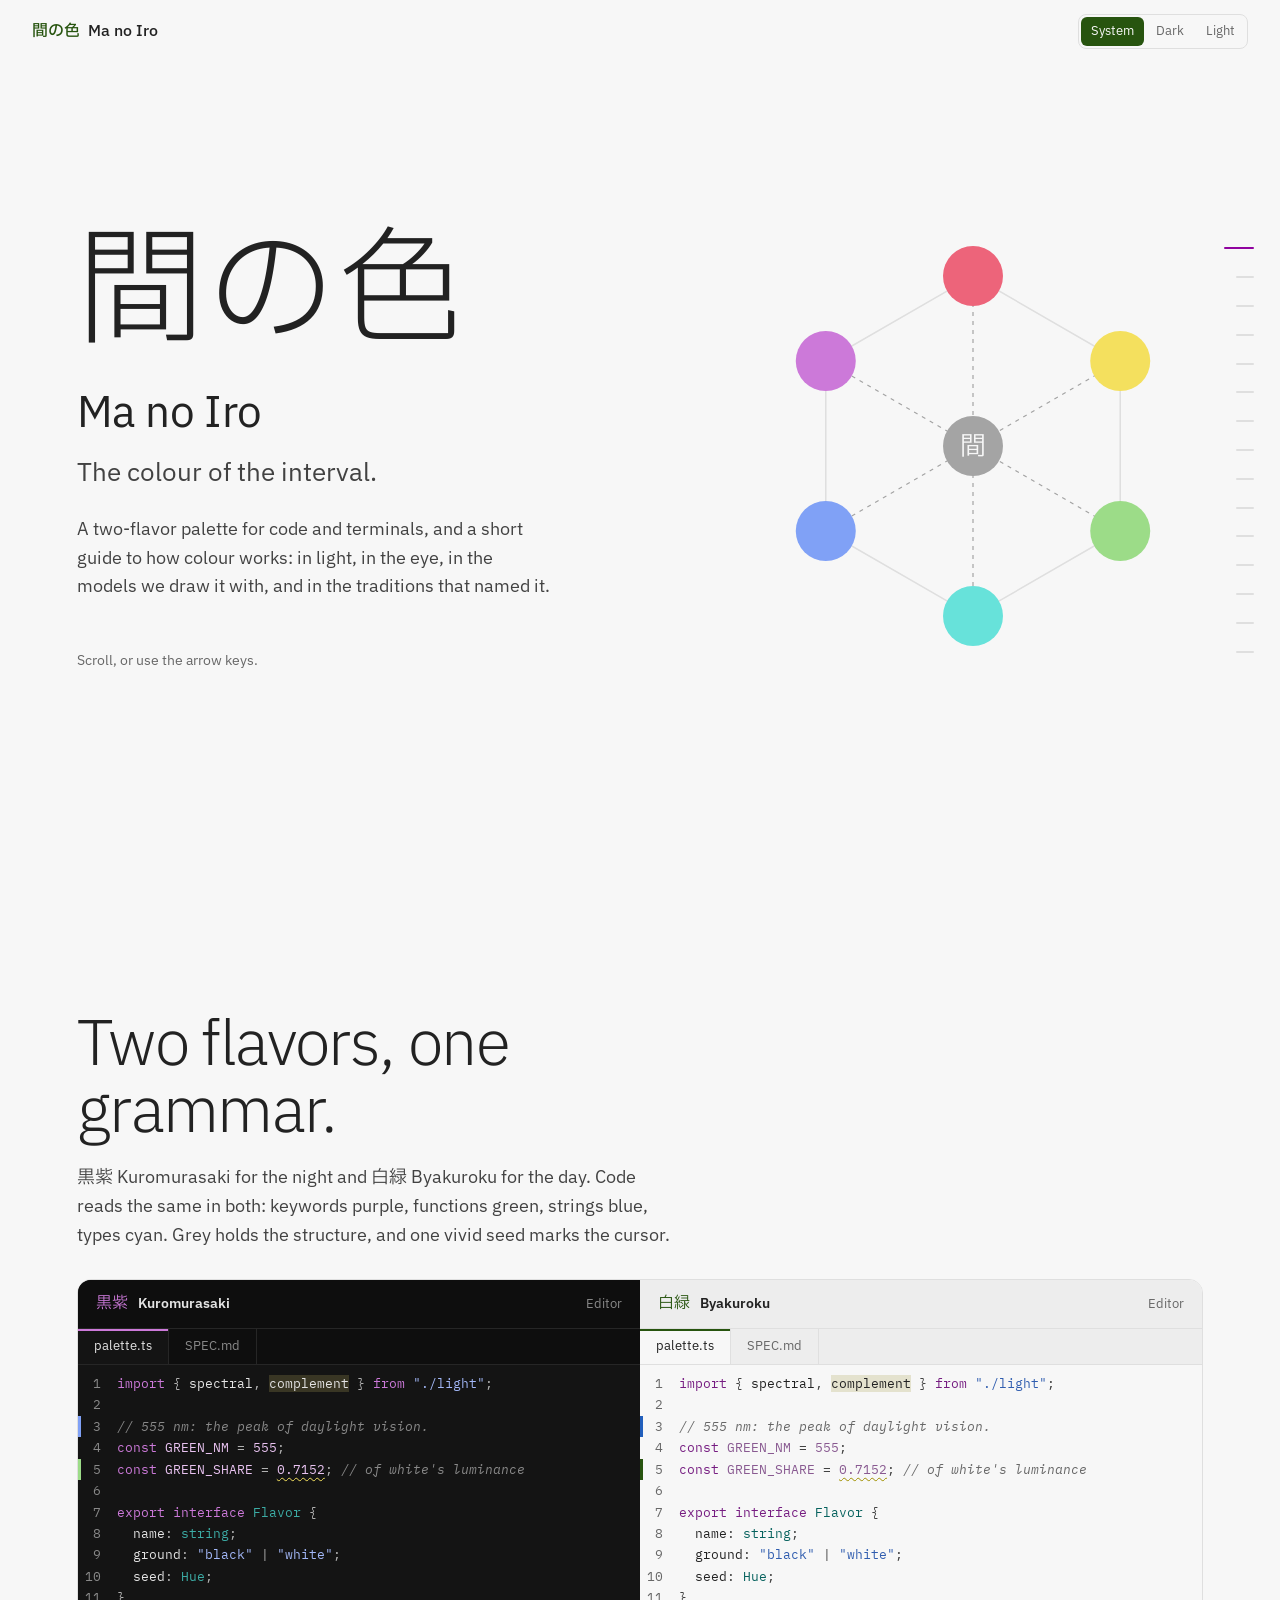
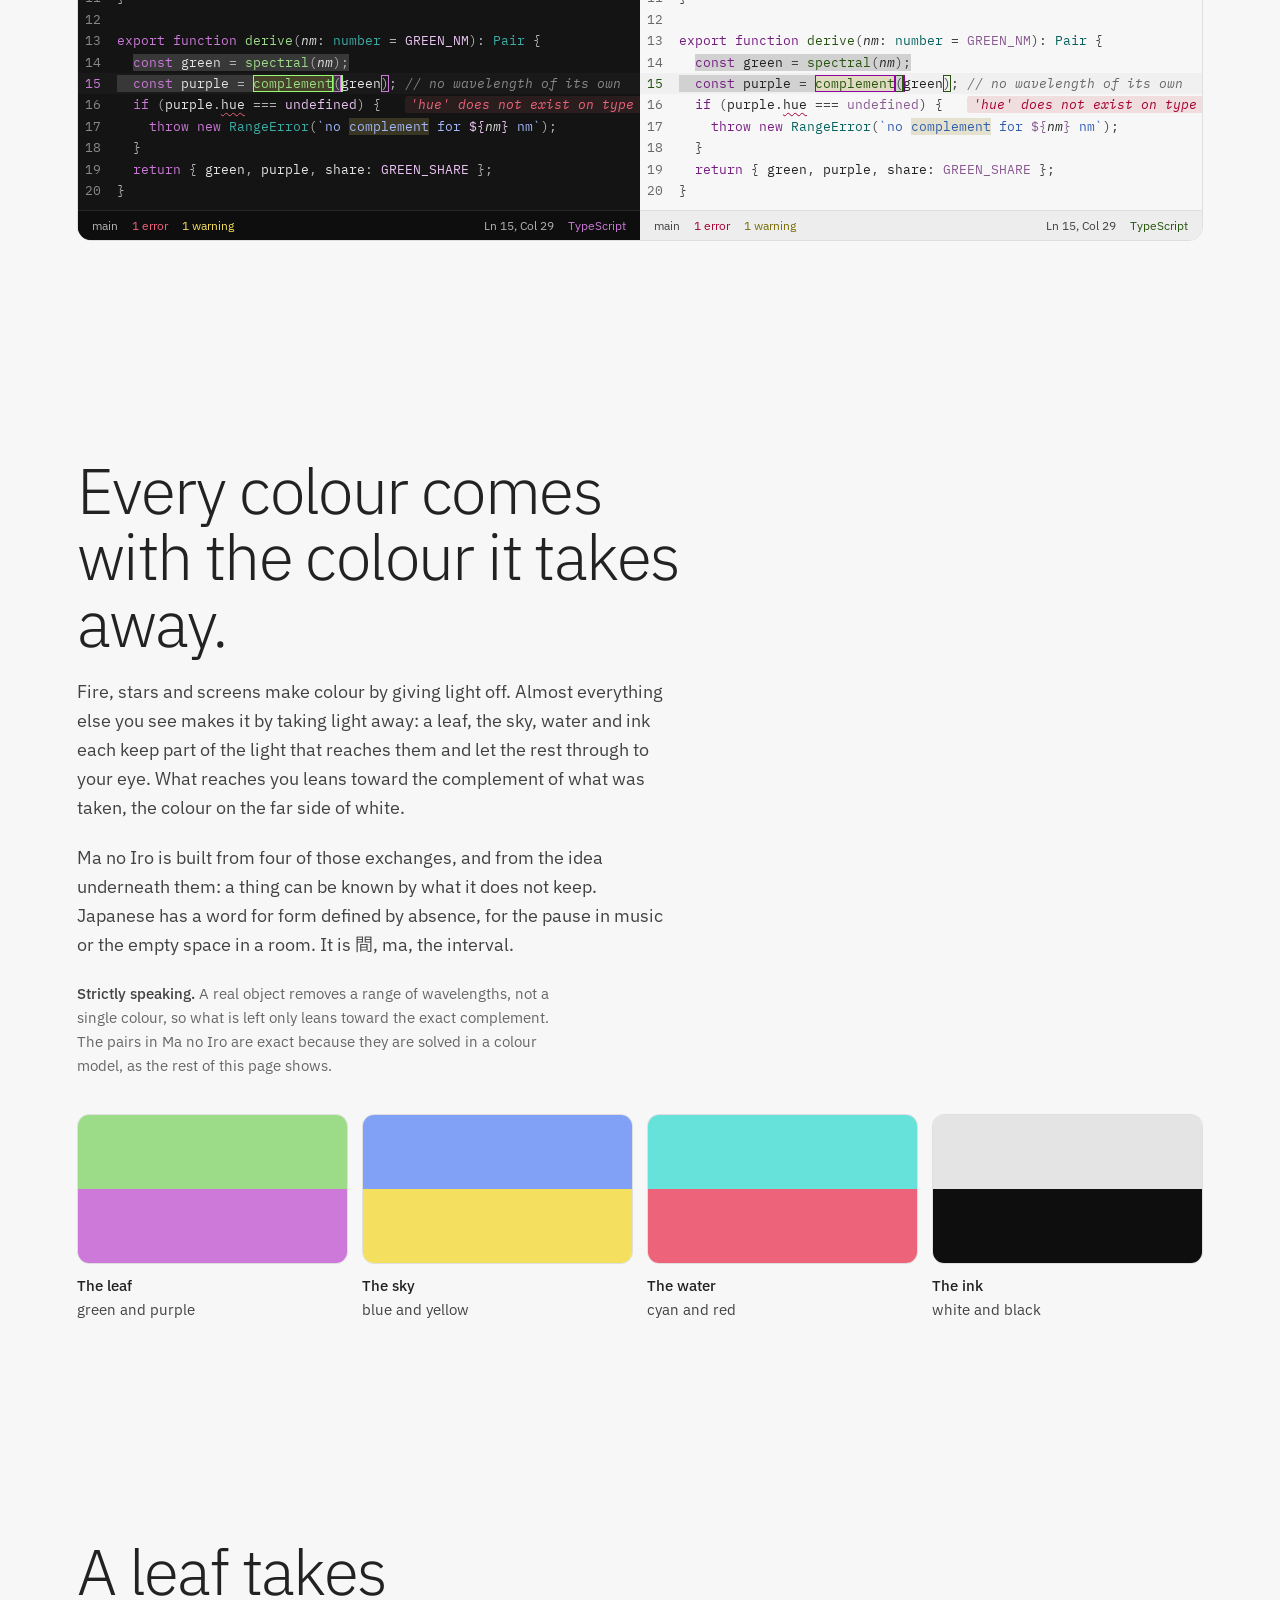
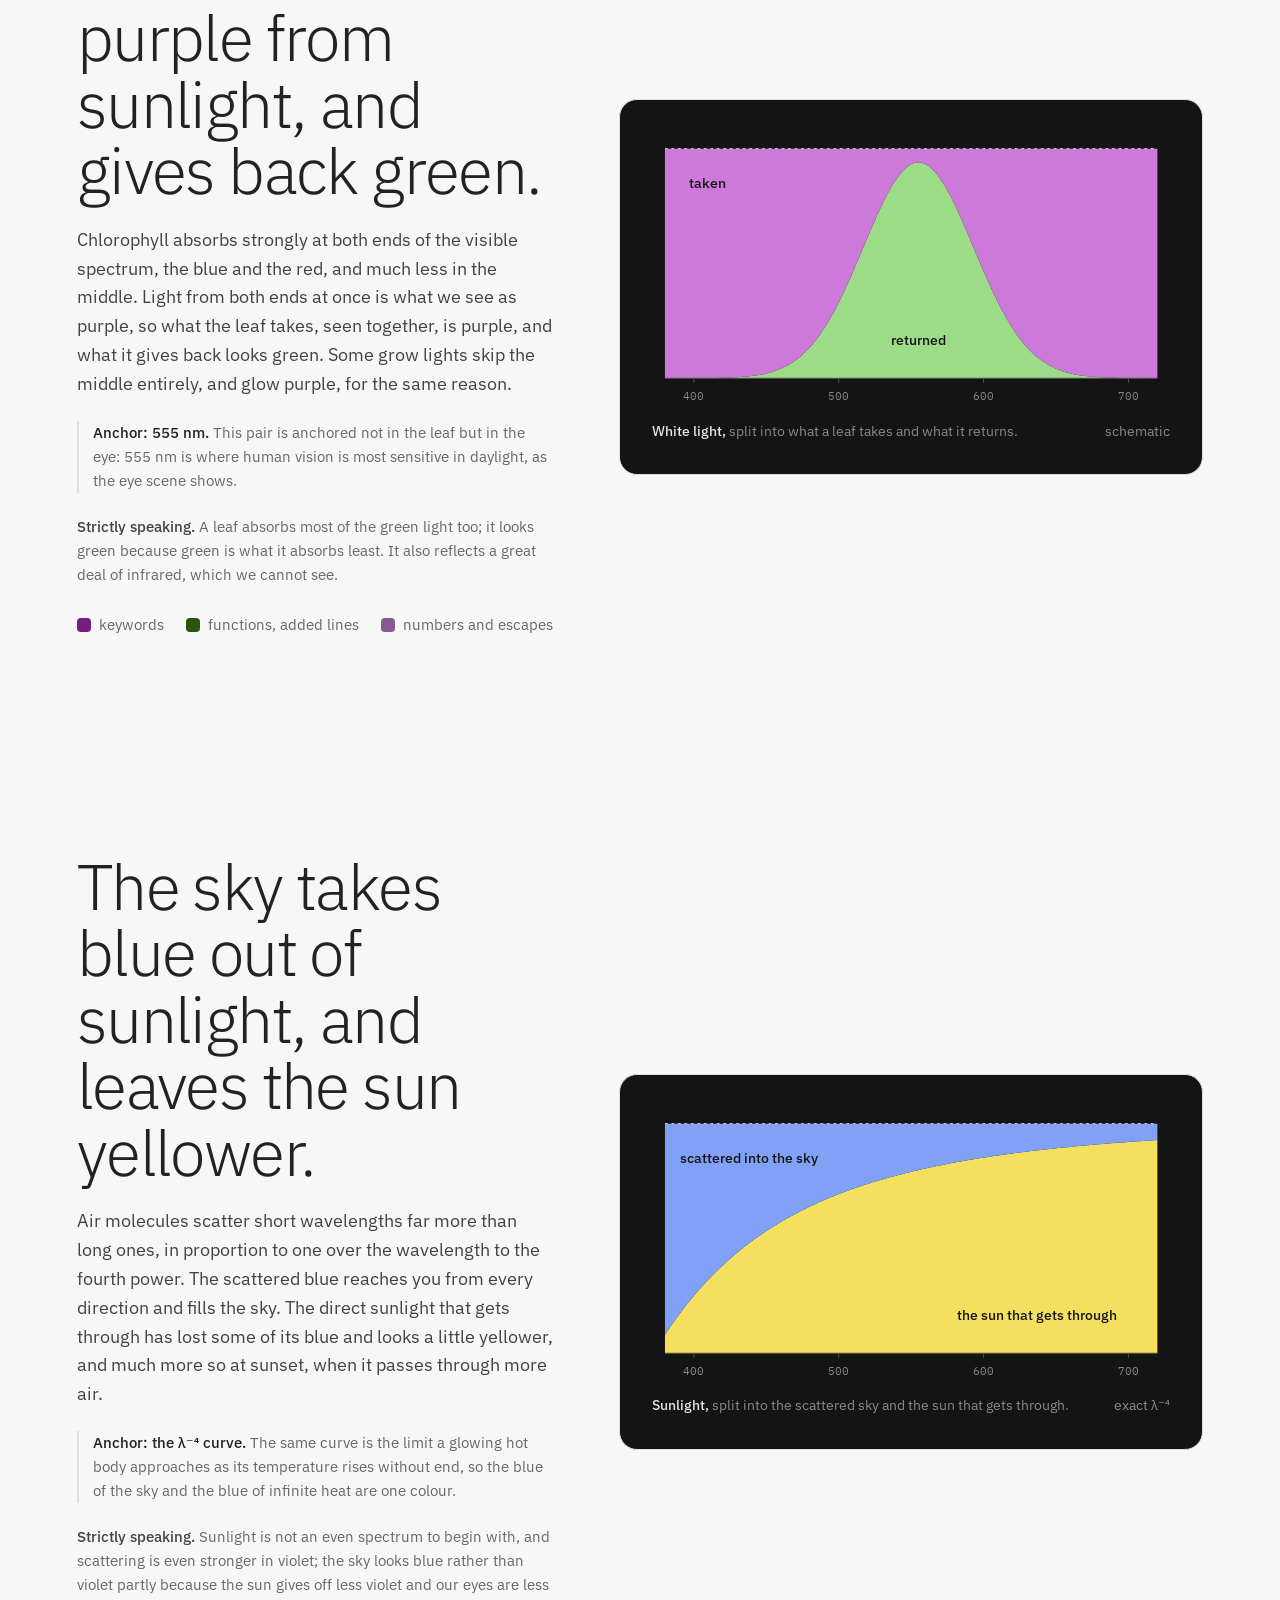
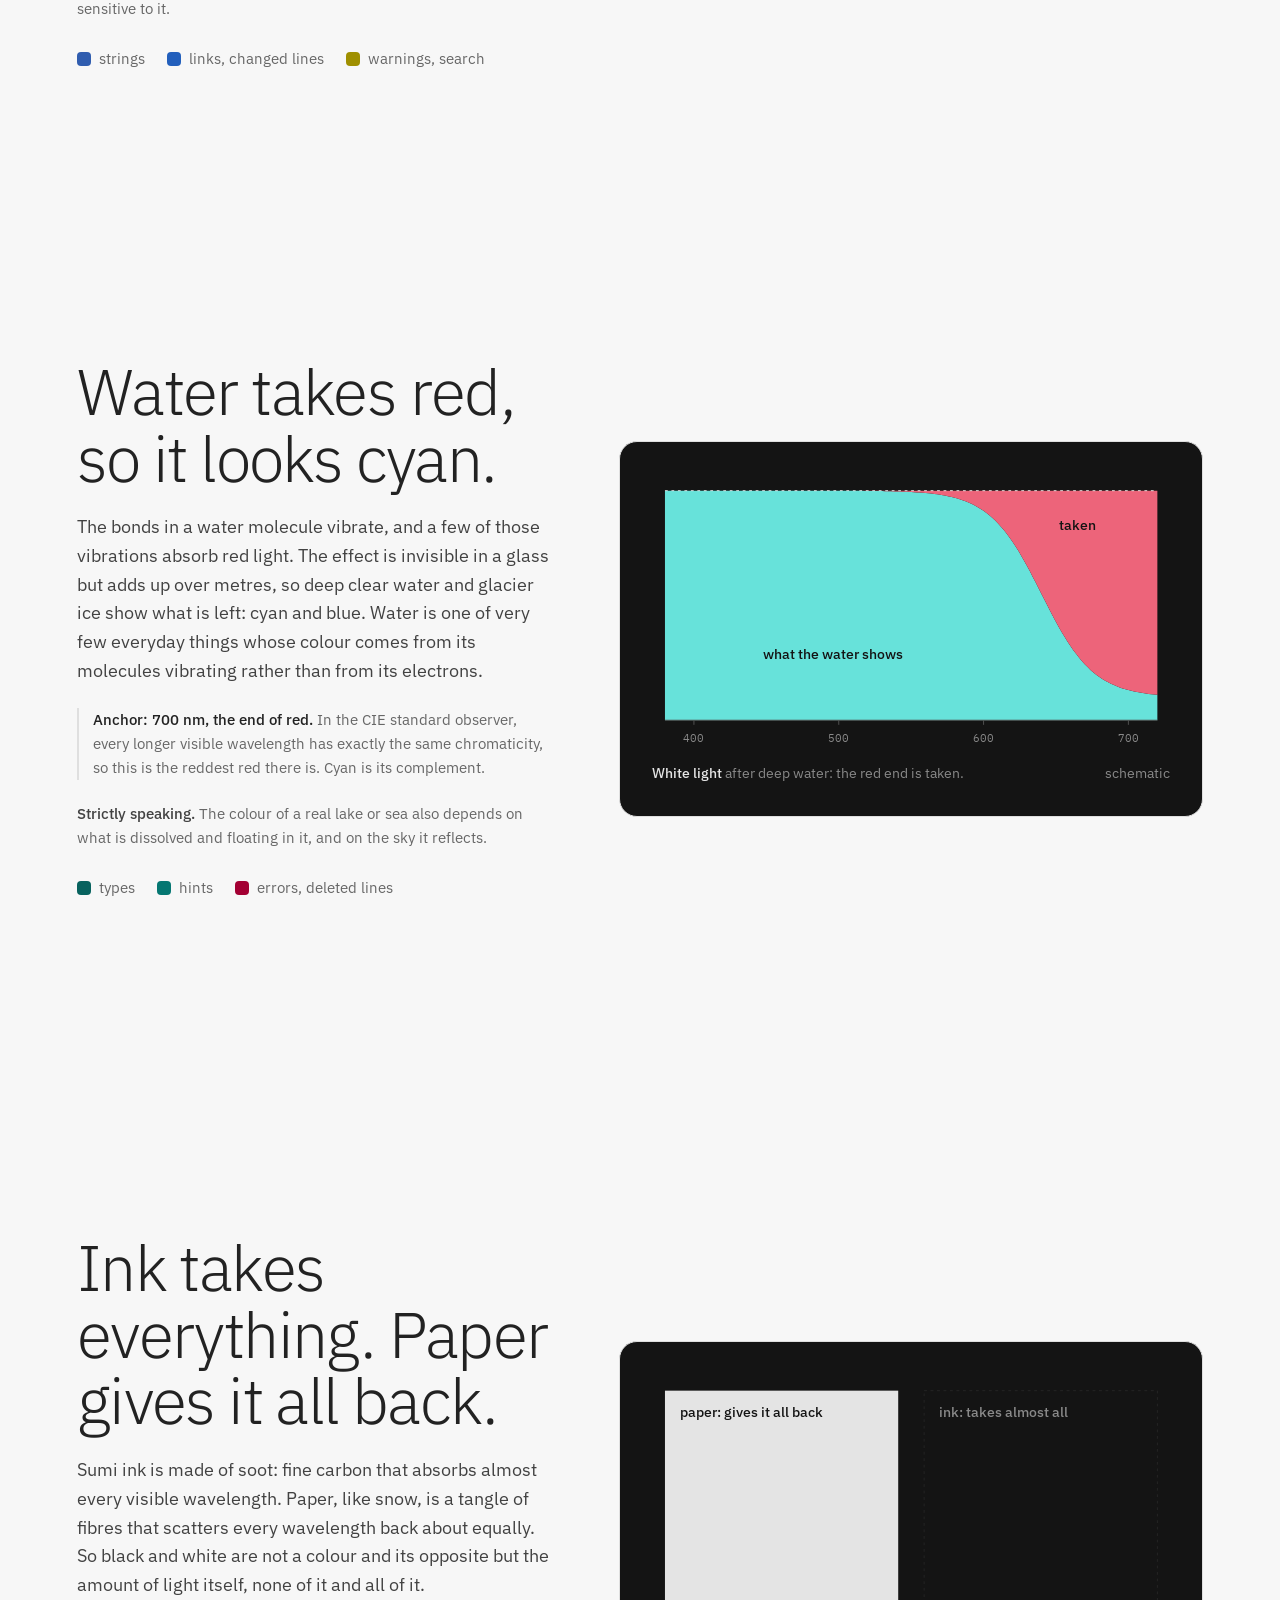
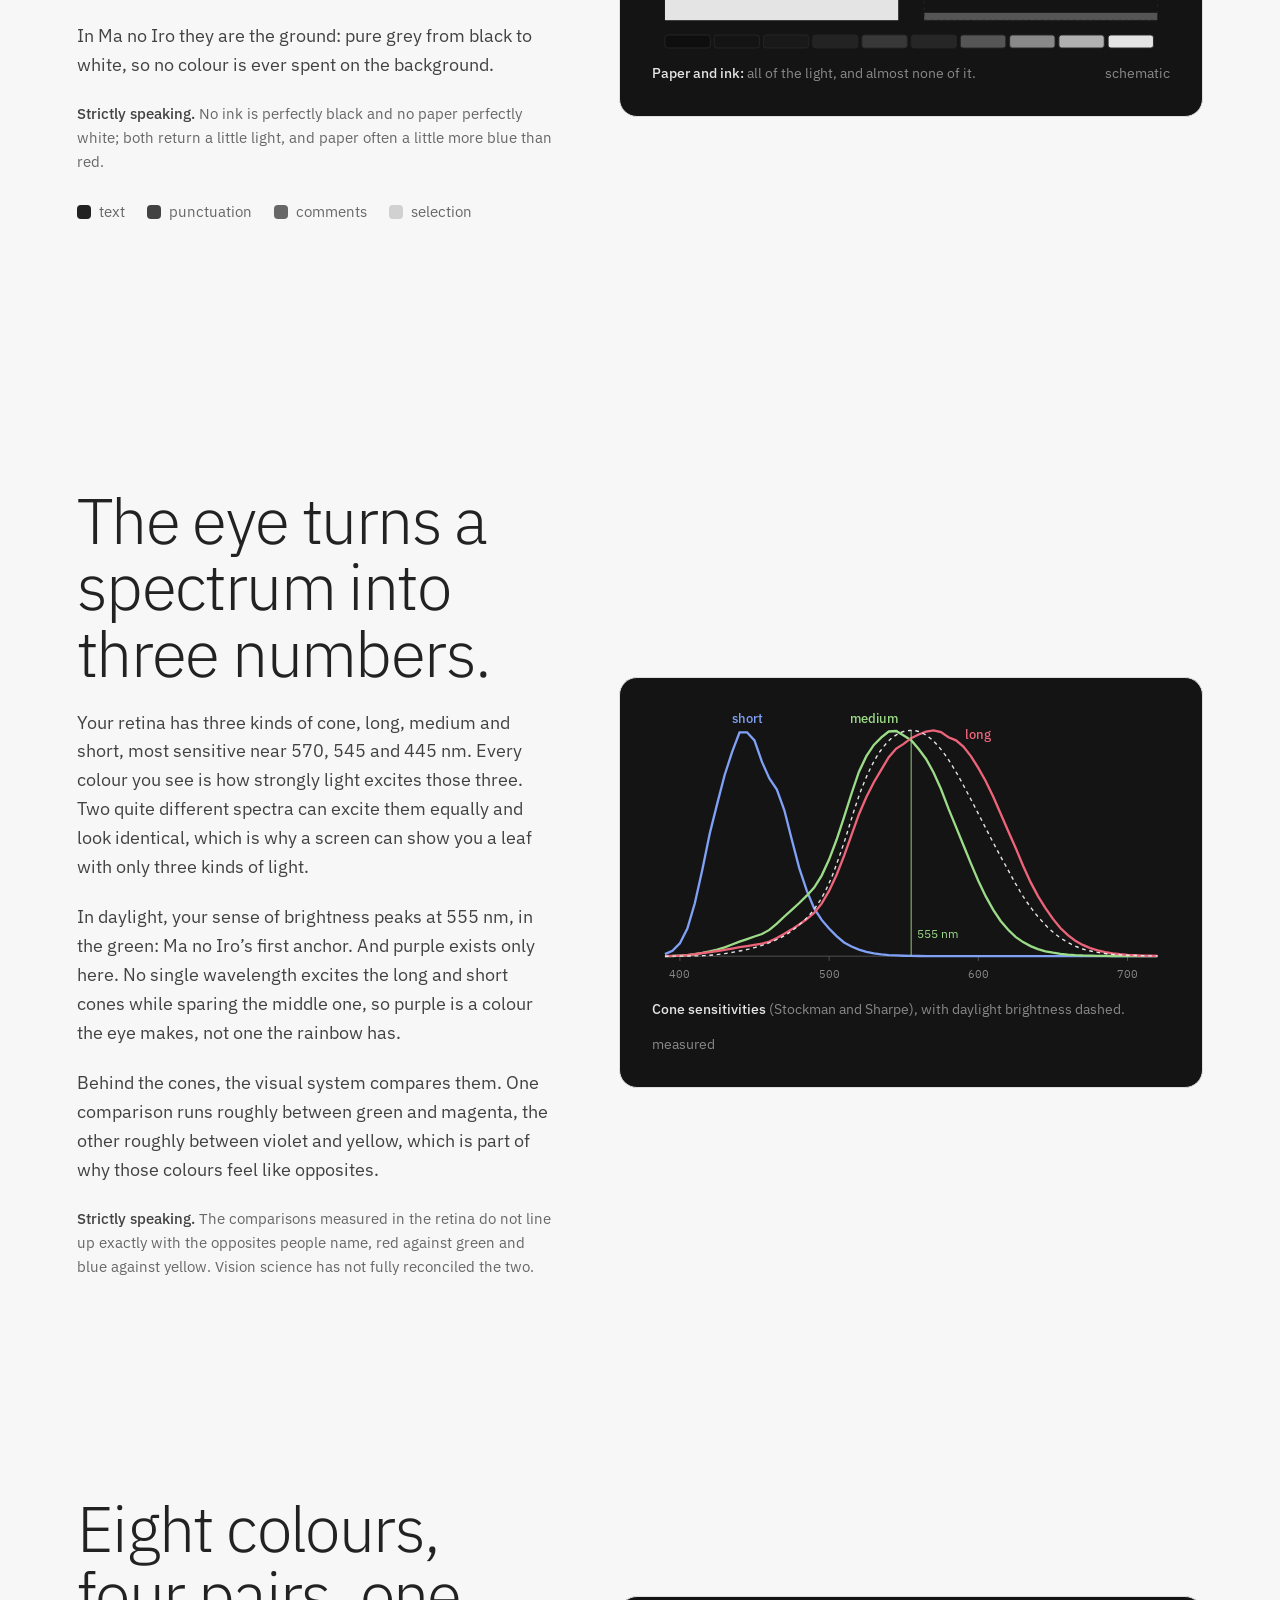
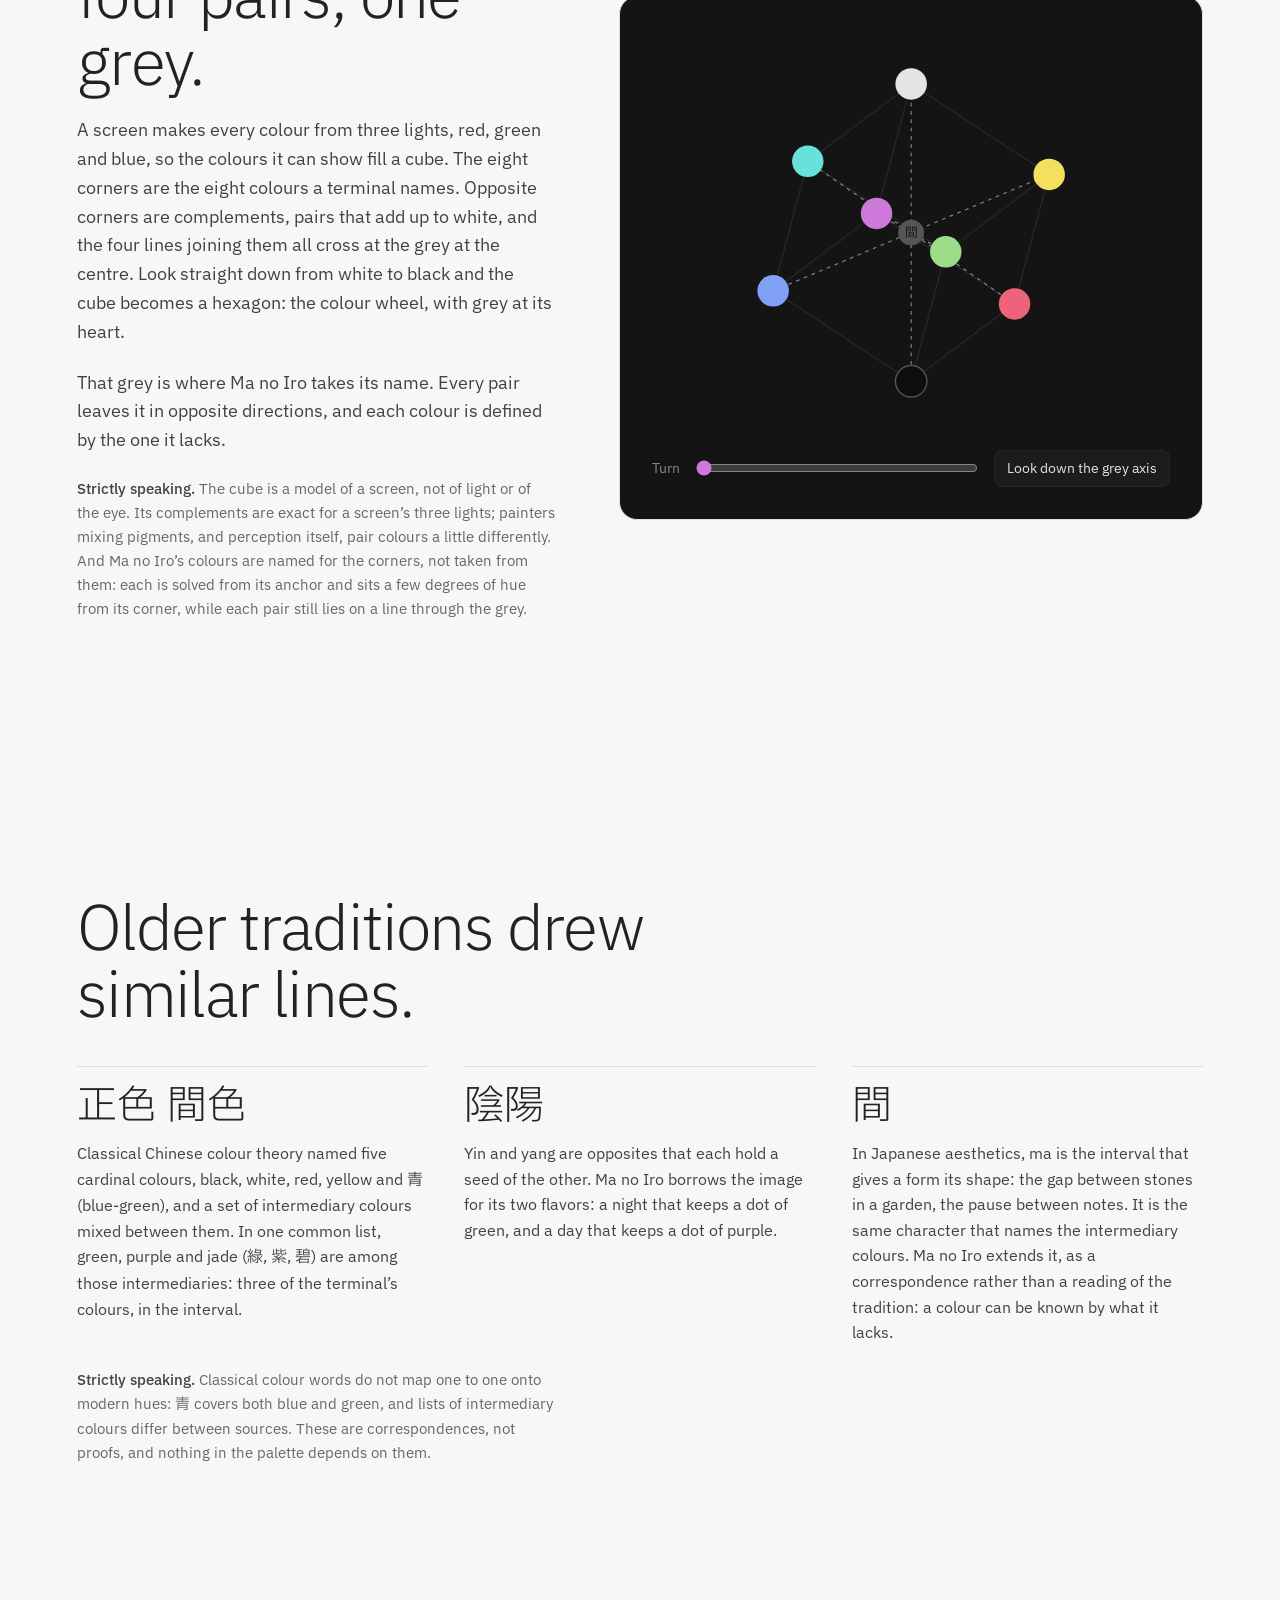
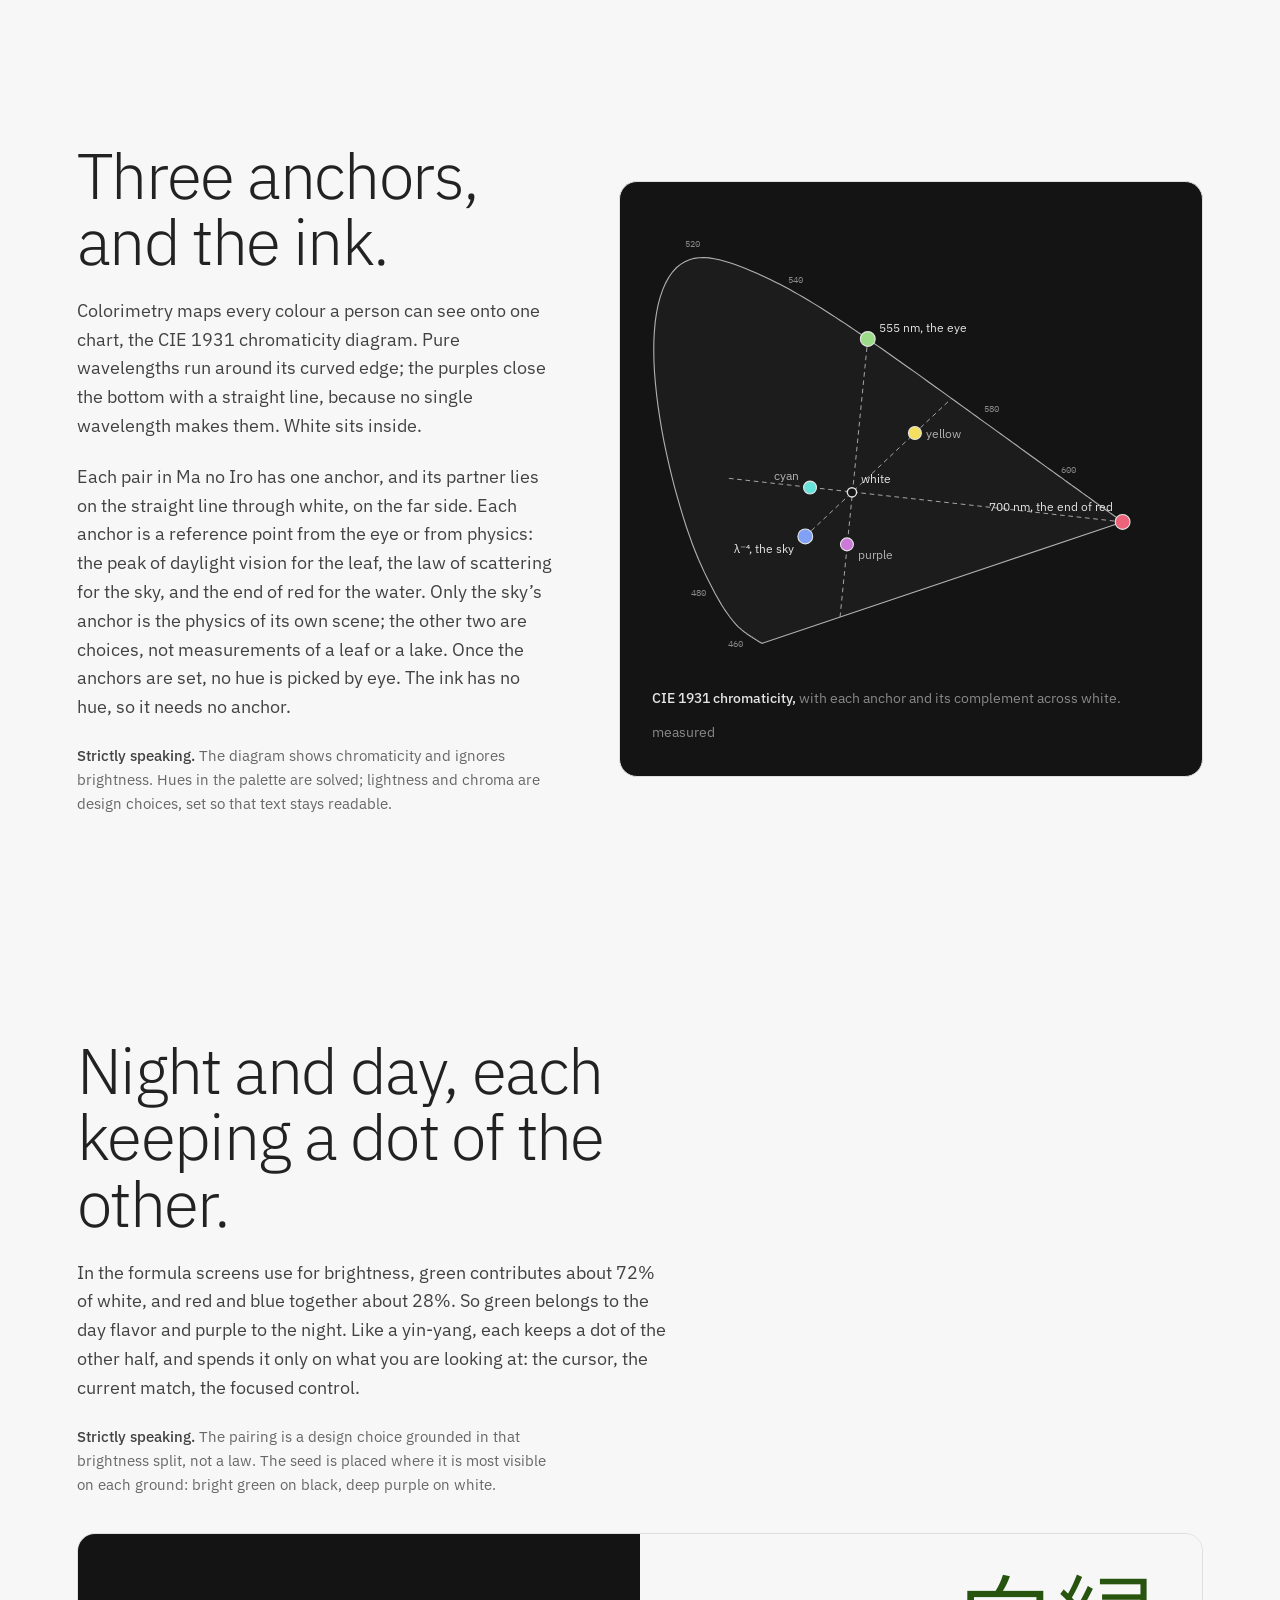
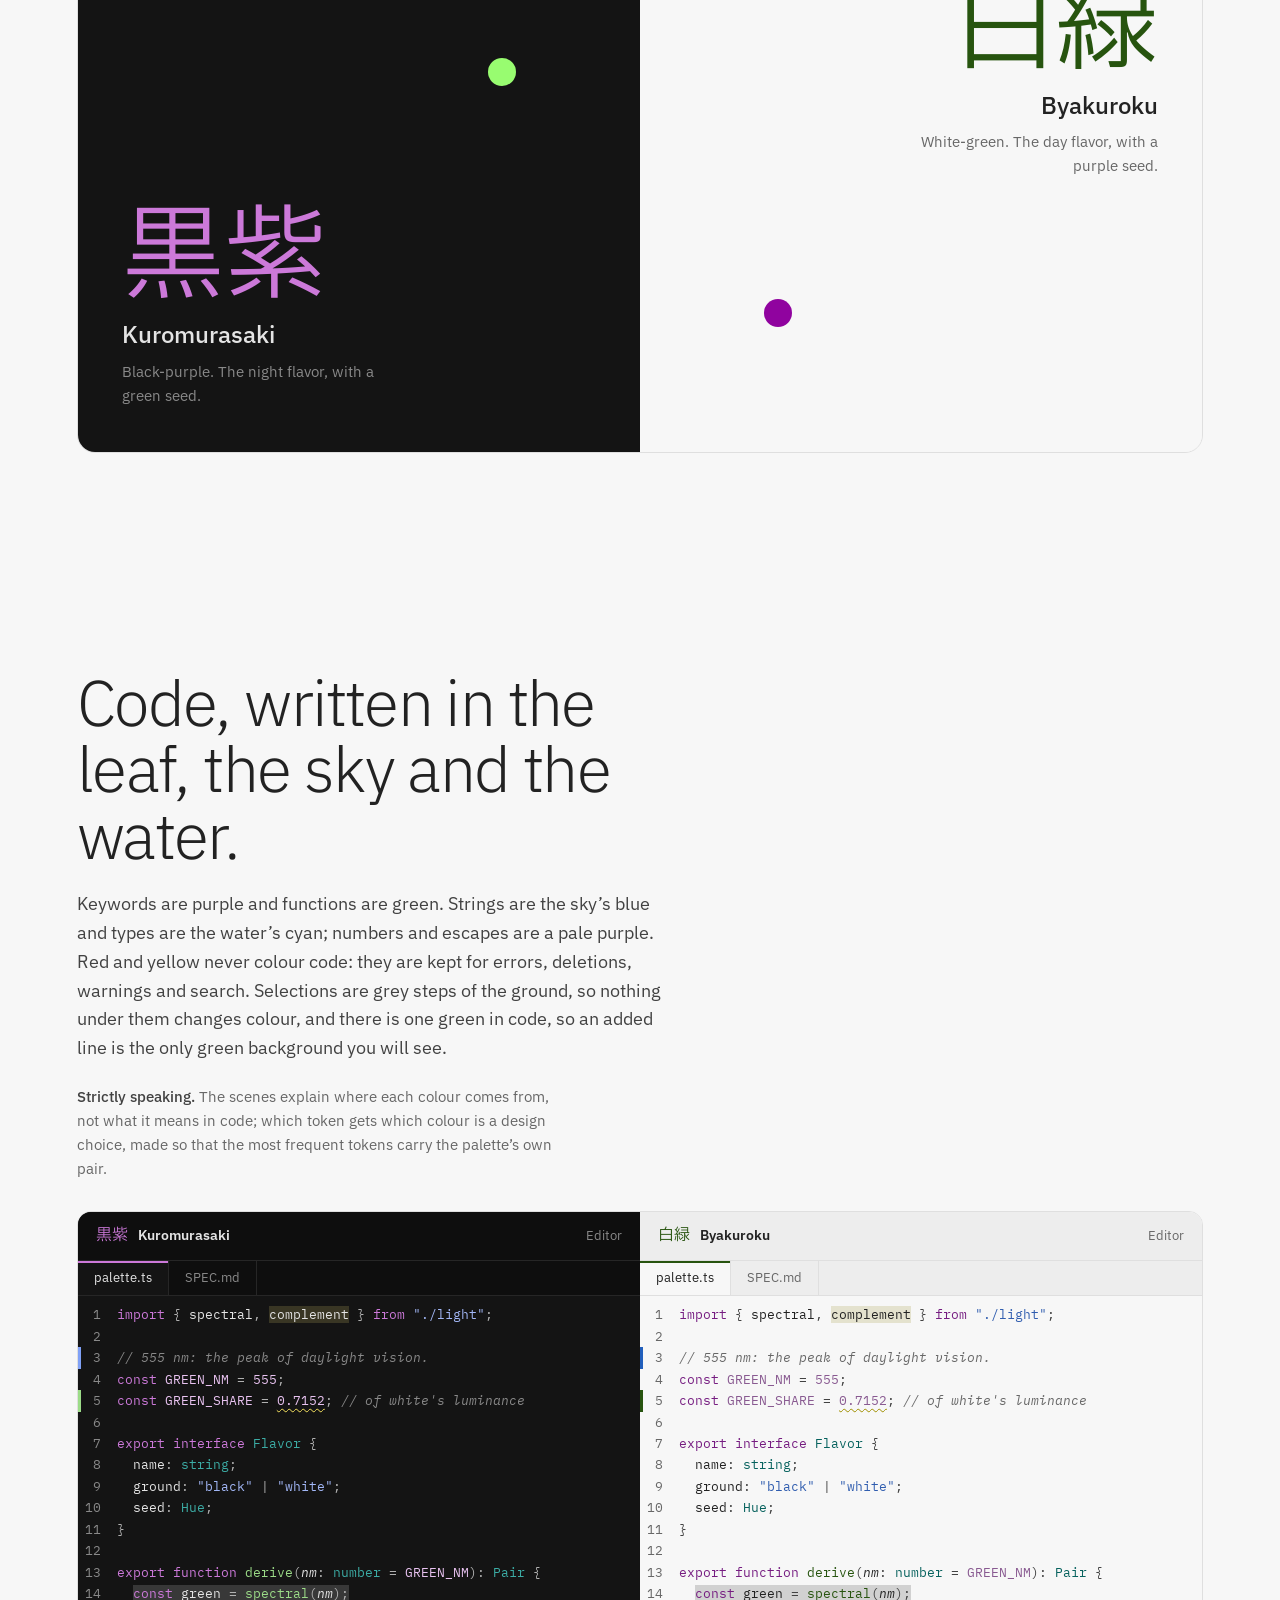
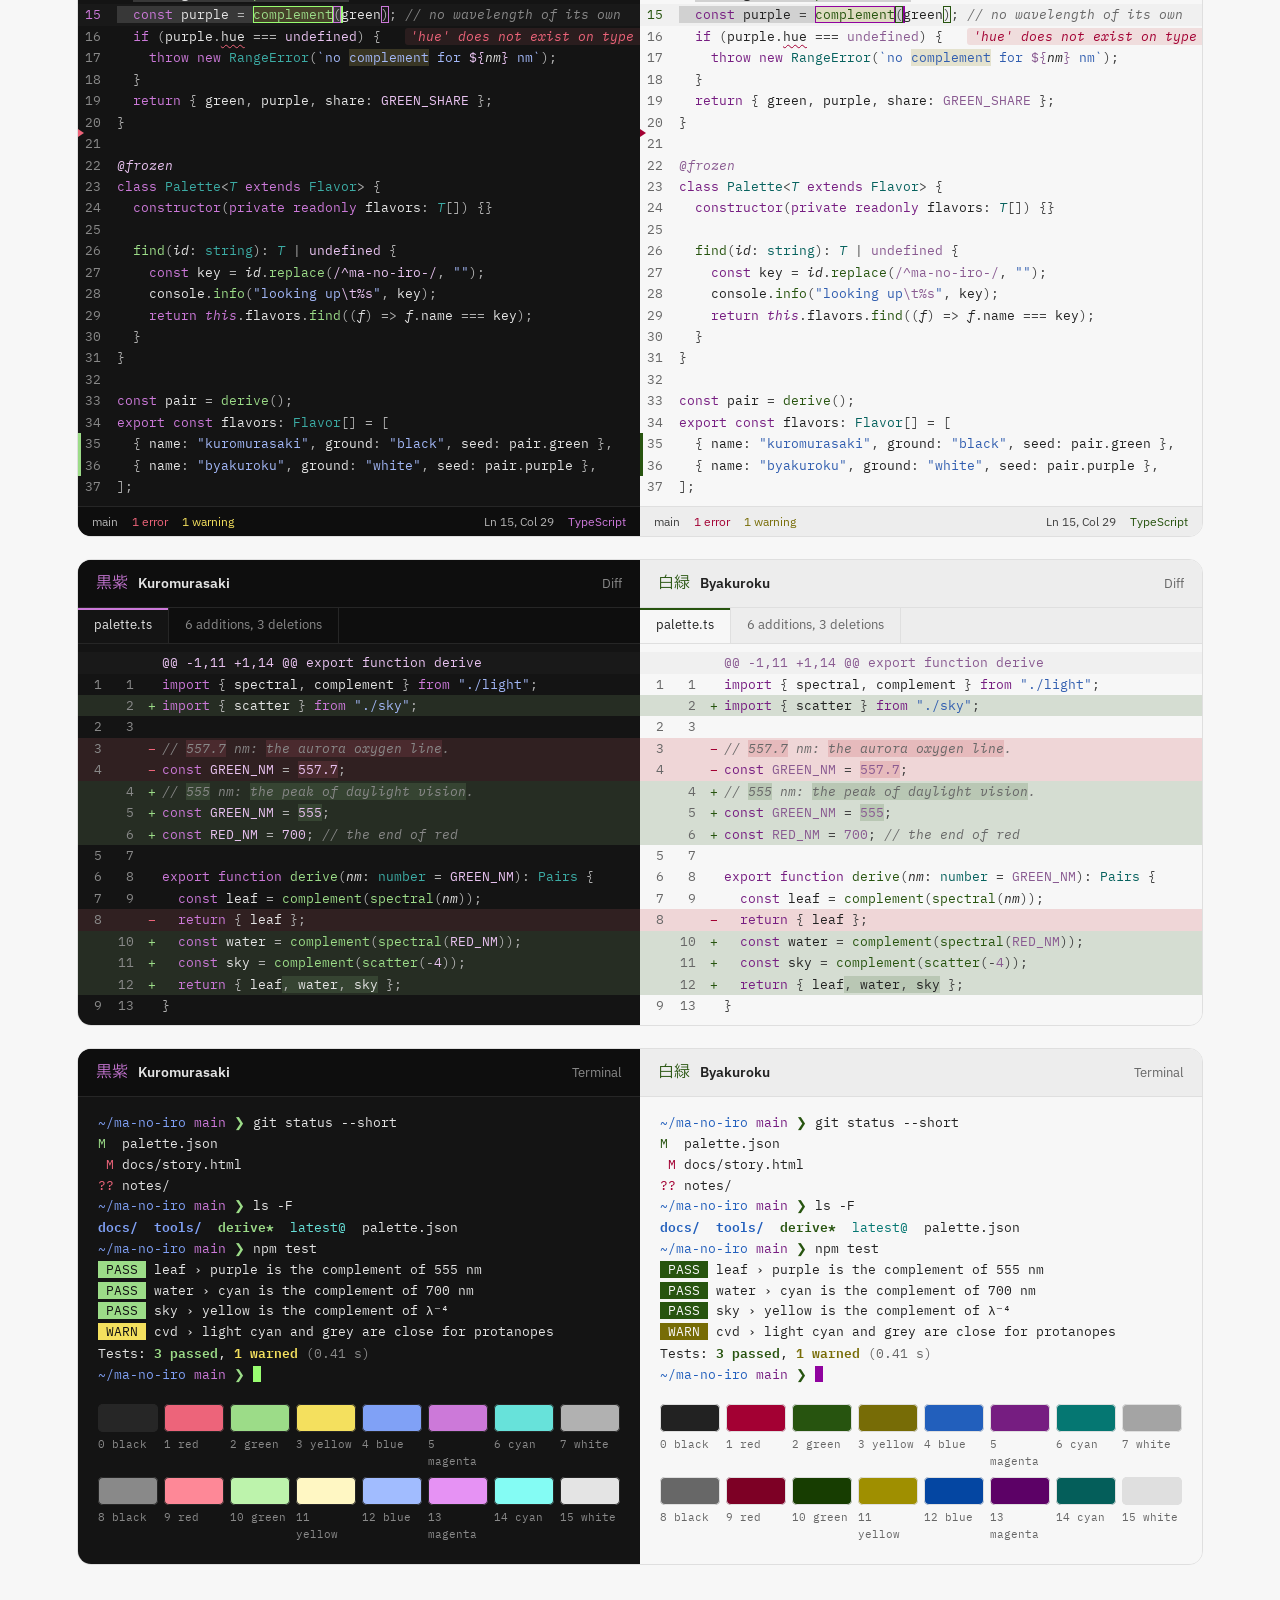
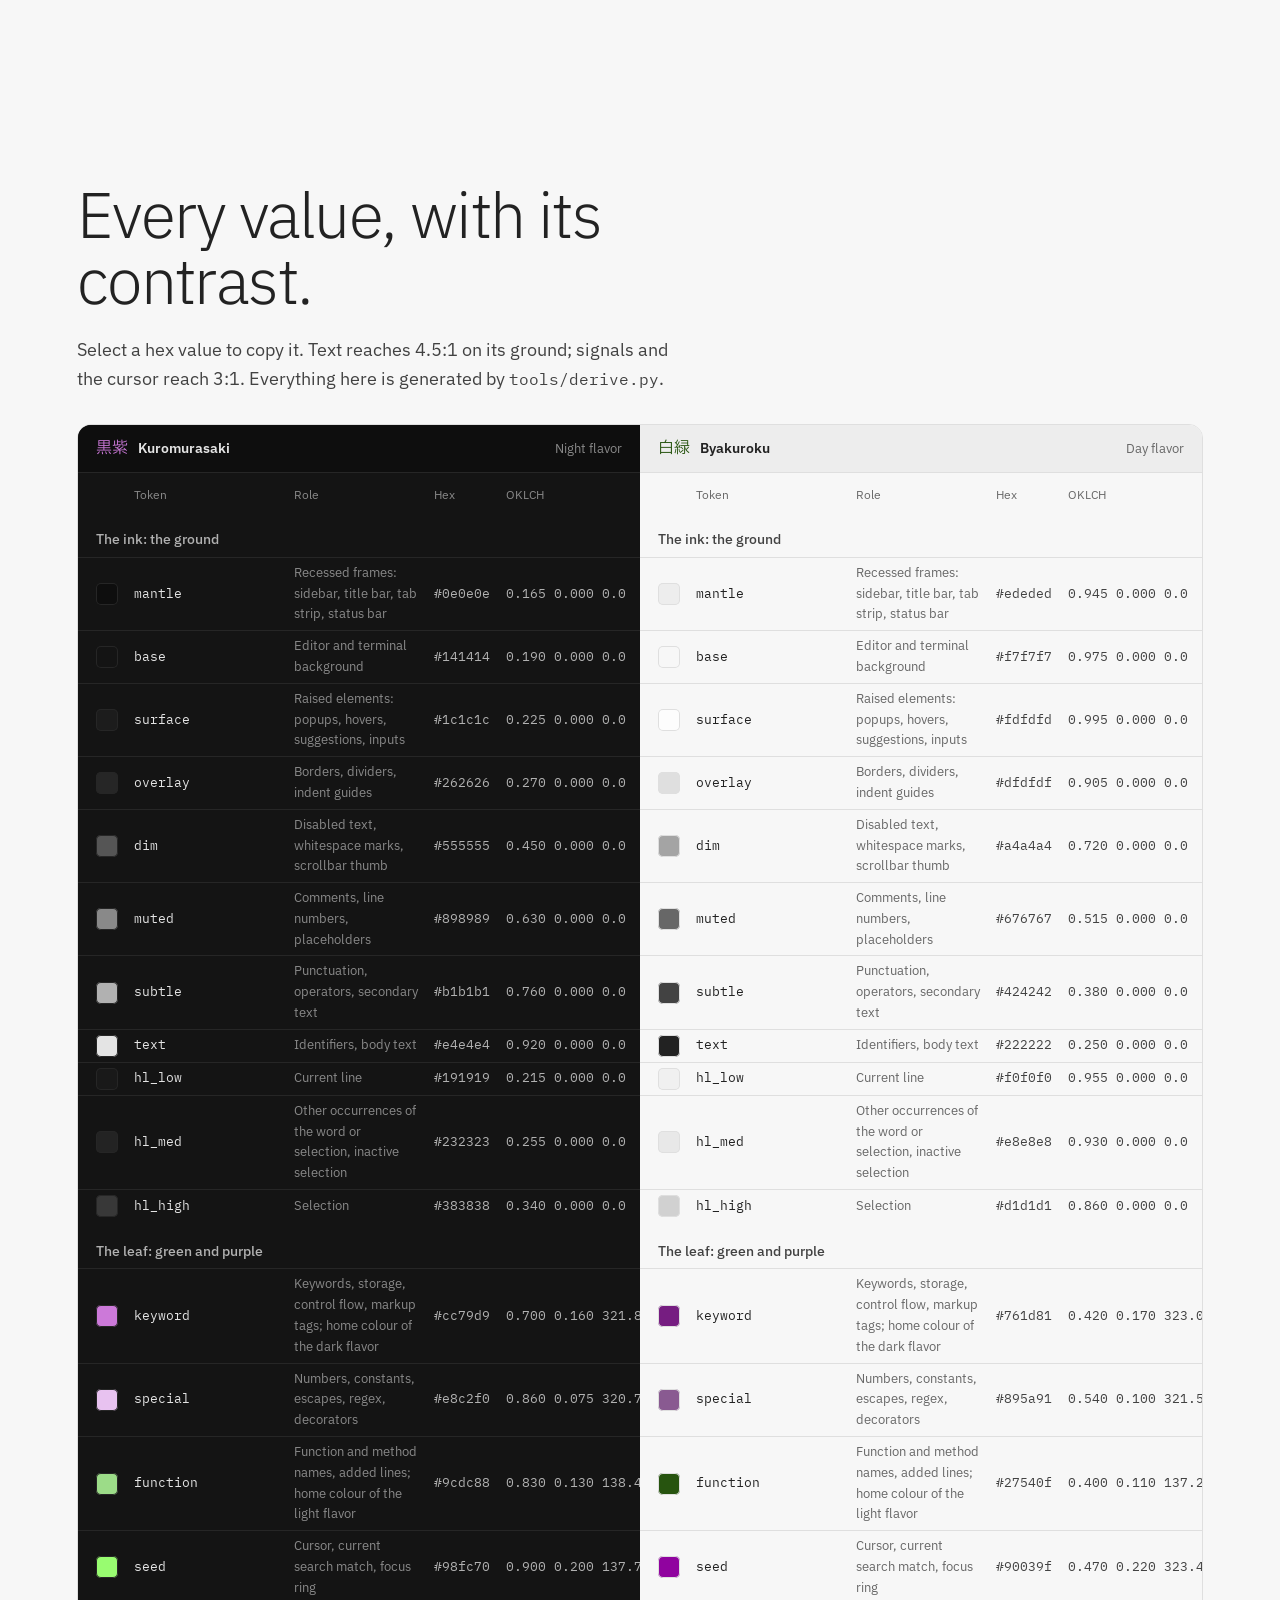
==== commit 1bcb926d: "Ma no Iro 0.4.1: precision pass on the cube, the anchors and ma The eight colours are named for the " ====
--- a/docs/showcase.html
+++ b/docs/showcase.html
@@ -307,7 +307,7 @@
         <h2>Eight colours, four pairs, one grey.</h2>
         <p>A screen makes every colour from three lights, red, green and blue, so the colours it can show fill a cube. The eight corners are the eight colours a terminal names. Opposite corners are complements, pairs that add up to white, and the four lines joining them all cross at the grey at the centre. Look straight down from white to black and the cube becomes a hexagon: the colour wheel, with grey at its heart.</p>
         <p>That grey is where Ma no Iro takes its name. Every pair leaves it in opposite directions, and each colour is defined by the one it lacks.</p>
-        <p class="strict"><b>Strictly speaking.</b> The cube is a model of a screen, not of light or of the eye. Its complements are exact for a screen’s three lights; painters mixing pigments, and perception itself, pair colours a little differently.</p>
+        <p class="strict"><b>Strictly speaking.</b> The cube is a model of a screen, not of light or of the eye. Its complements are exact for a screen’s three lights; painters mixing pigments, and perception itself, pair colours a little differently. And Ma no Iro’s colours are named for the corners, not taken from them: each is solved from its anchor and sits a few degrees of hue from its corner, while each pair still lies on a line through the grey.</p>
       </div>
       <div class="night">
         <div id="fig-cube"></div>
@@ -326,7 +326,7 @@
       <div class="three-col">
         <div><div class="big" lang="zh">正色 間色</div><p>Classical Chinese colour theory named five cardinal colours, black, white, red, yellow and <span class="jp" lang="zh">青</span> (blue-green), and a set of intermediary colours mixed between them. In one common list, green, purple and jade (<span class="jp" lang="zh">綠</span>, <span class="jp" lang="zh">紫</span>, <span class="jp" lang="zh">碧</span>) are among those intermediaries: three of the terminal’s colours, in the interval.</p></div>
         <div><div class="big" lang="zh">陰陽</div><p>Yin and yang are opposites that each hold a seed of the other. Ma no Iro borrows the image for its two flavors: a night that keeps a dot of green, and a day that keeps a dot of purple.</p></div>
-        <div><div class="big" lang="ja">間</div><p>In Japanese aesthetics, ma is the interval that gives a form its shape: the gap between stones in a garden, the pause between notes. It is the same character that names the intermediary colours, and it is the idea that a colour can be known by what it lacks.</p></div>
+        <div><div class="big" lang="ja">間</div><p>In Japanese aesthetics, ma is the interval that gives a form its shape: the gap between stones in a garden, the pause between notes. It is the same character that names the intermediary colours. Ma no Iro extends it, as a correspondence rather than a reading of the tradition: a colour can be known by what it lacks.</p></div>
       </div>
       <p class="strict"><b>Strictly speaking.</b> Classical colour words do not map one to one onto modern hues: <span class="jp" lang="zh">青</span> covers both blue and green, and lists of intermediary colours differ between sources. These are correspondences, not proofs, and nothing in the palette depends on them.</p>
     </div>
@@ -337,7 +337,7 @@
       <div>
         <h2>Three anchors, and the ink.</h2>
         <p>Colorimetry maps every colour a person can see onto one chart, the CIE 1931 chromaticity diagram. Pure wavelengths run around its curved edge; the purples close the bottom with a straight line, because no single wavelength makes them. White sits inside.</p>
-        <p>Each pair in Ma no Iro has one anchor, and its partner lies on the straight line through white, on the far side. Each anchor is a fixed point of the eye or of physics, not a choice of taste: the peak of daylight vision for the leaf, the law of scattering for the sky, and the end of the visible spectrum for the water. The ink has no hue, so it needs no anchor.</p>
+        <p>Each pair in Ma no Iro has one anchor, and its partner lies on the straight line through white, on the far side. Each anchor is a reference point from the eye or from physics: the peak of daylight vision for the leaf, the law of scattering for the sky, and the end of red for the water. Only the sky’s anchor is the physics of its own scene; the other two are choices, not measurements of a leaf or a lake. Once the anchors are set, no hue is picked by eye. The ink has no hue, so it needs no anchor.</p>
         <p class="strict"><b>Strictly speaking.</b> The diagram shows chromaticity and ignores brightness. Hues in the palette are solved; lightness and chroma are design choices, set so that text stays readable.</p>
       </div>
       <div class="night">
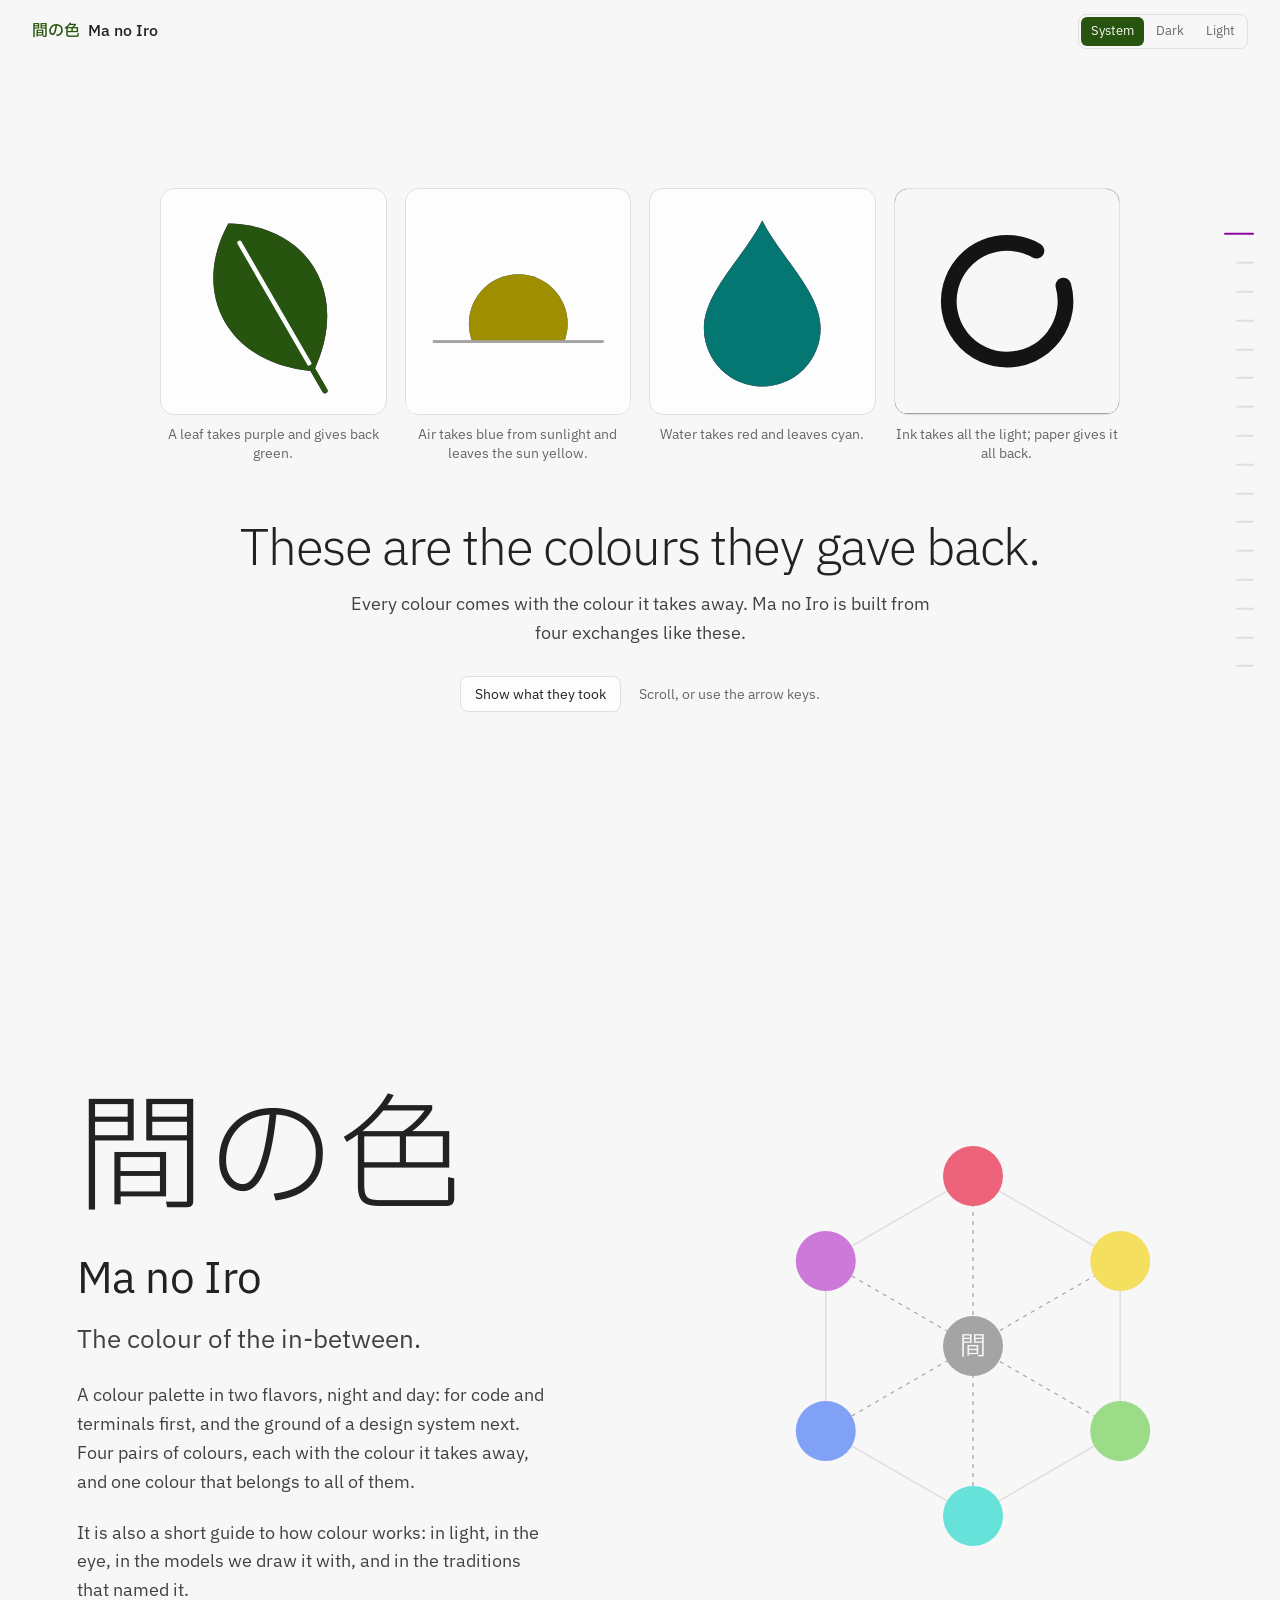
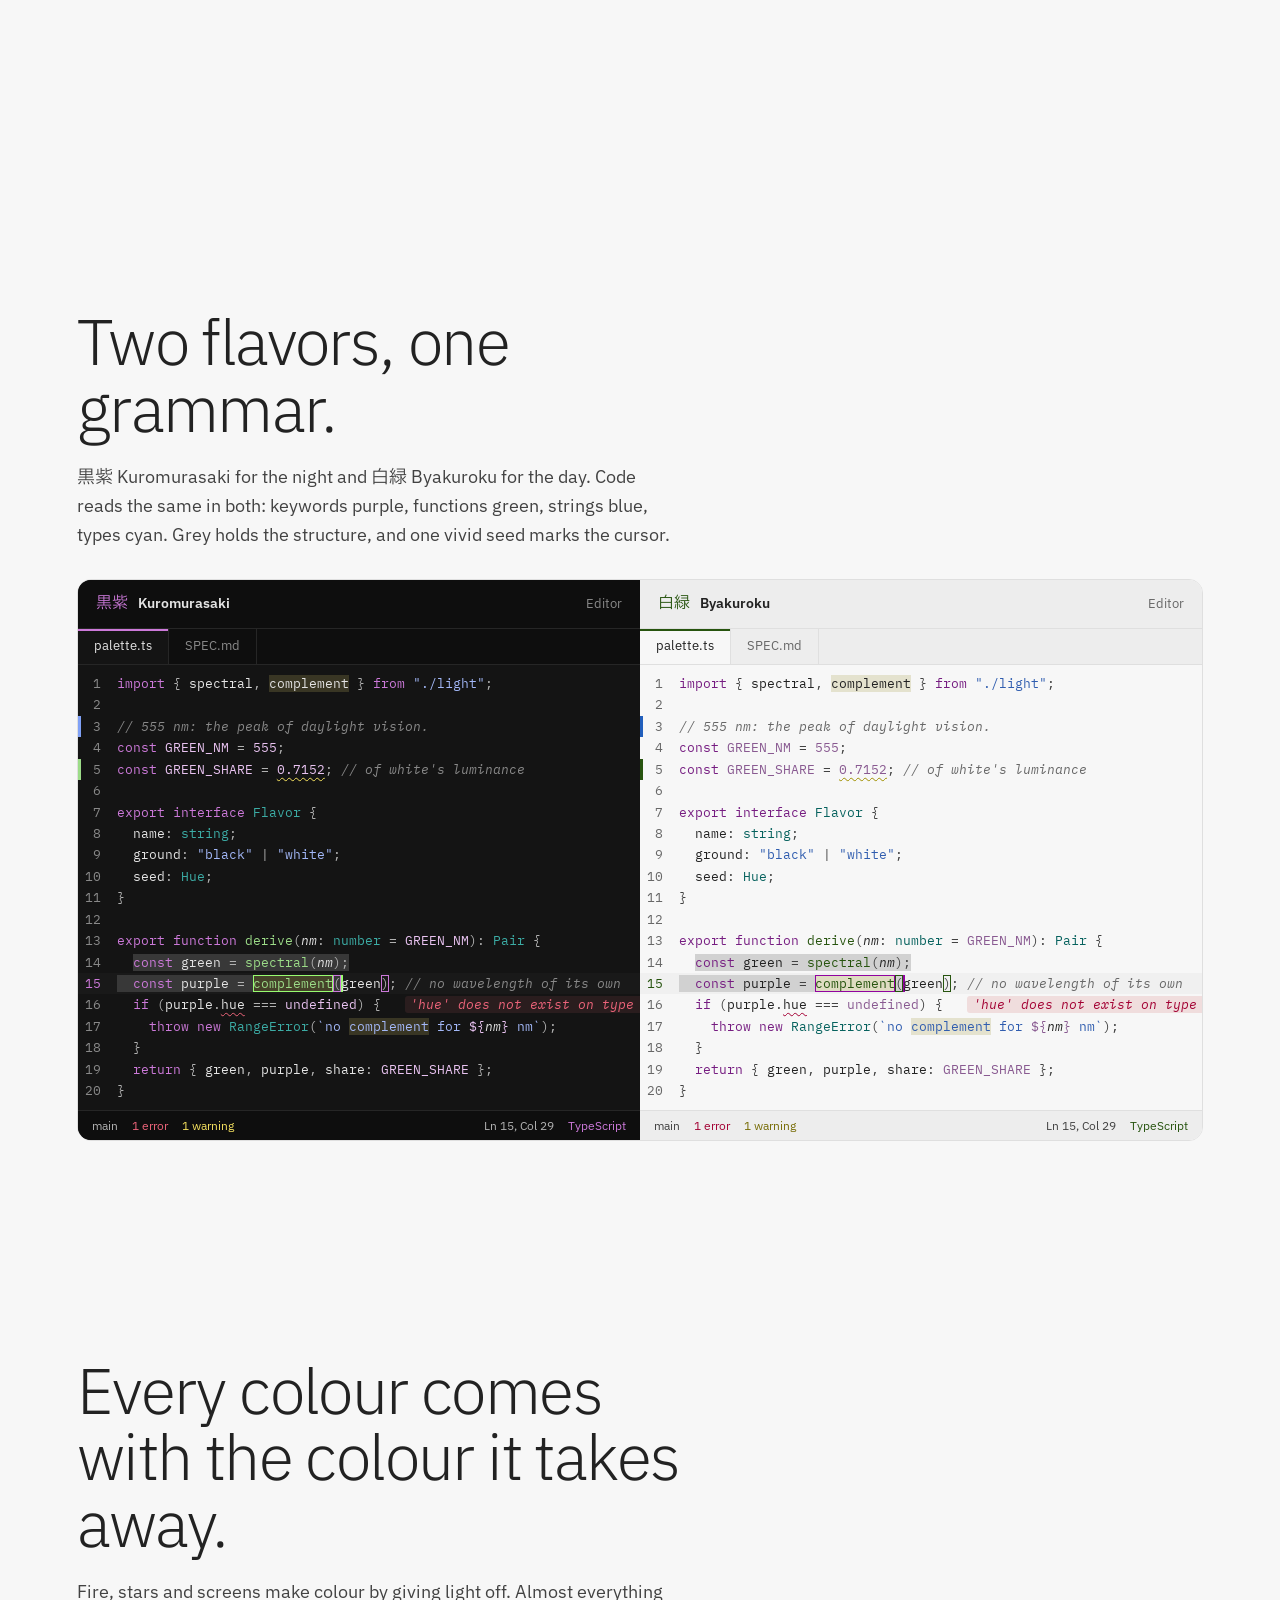
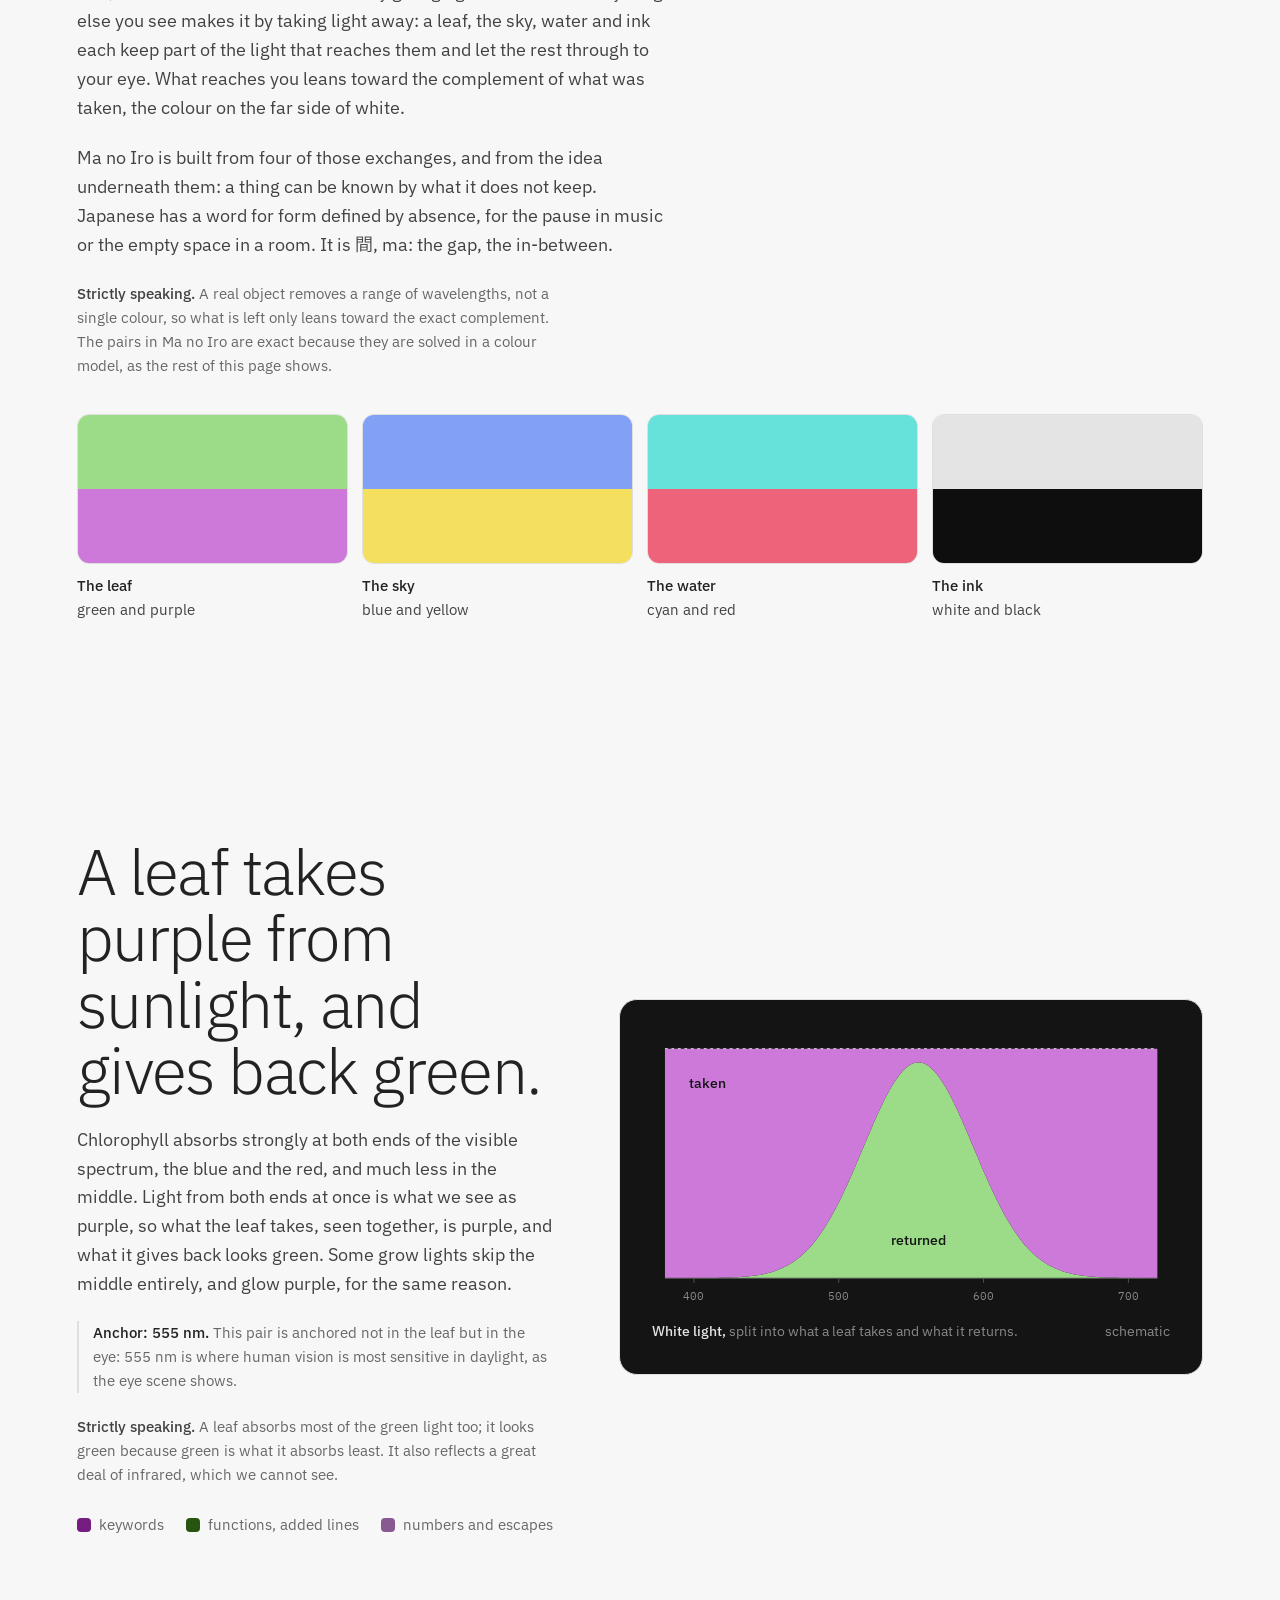
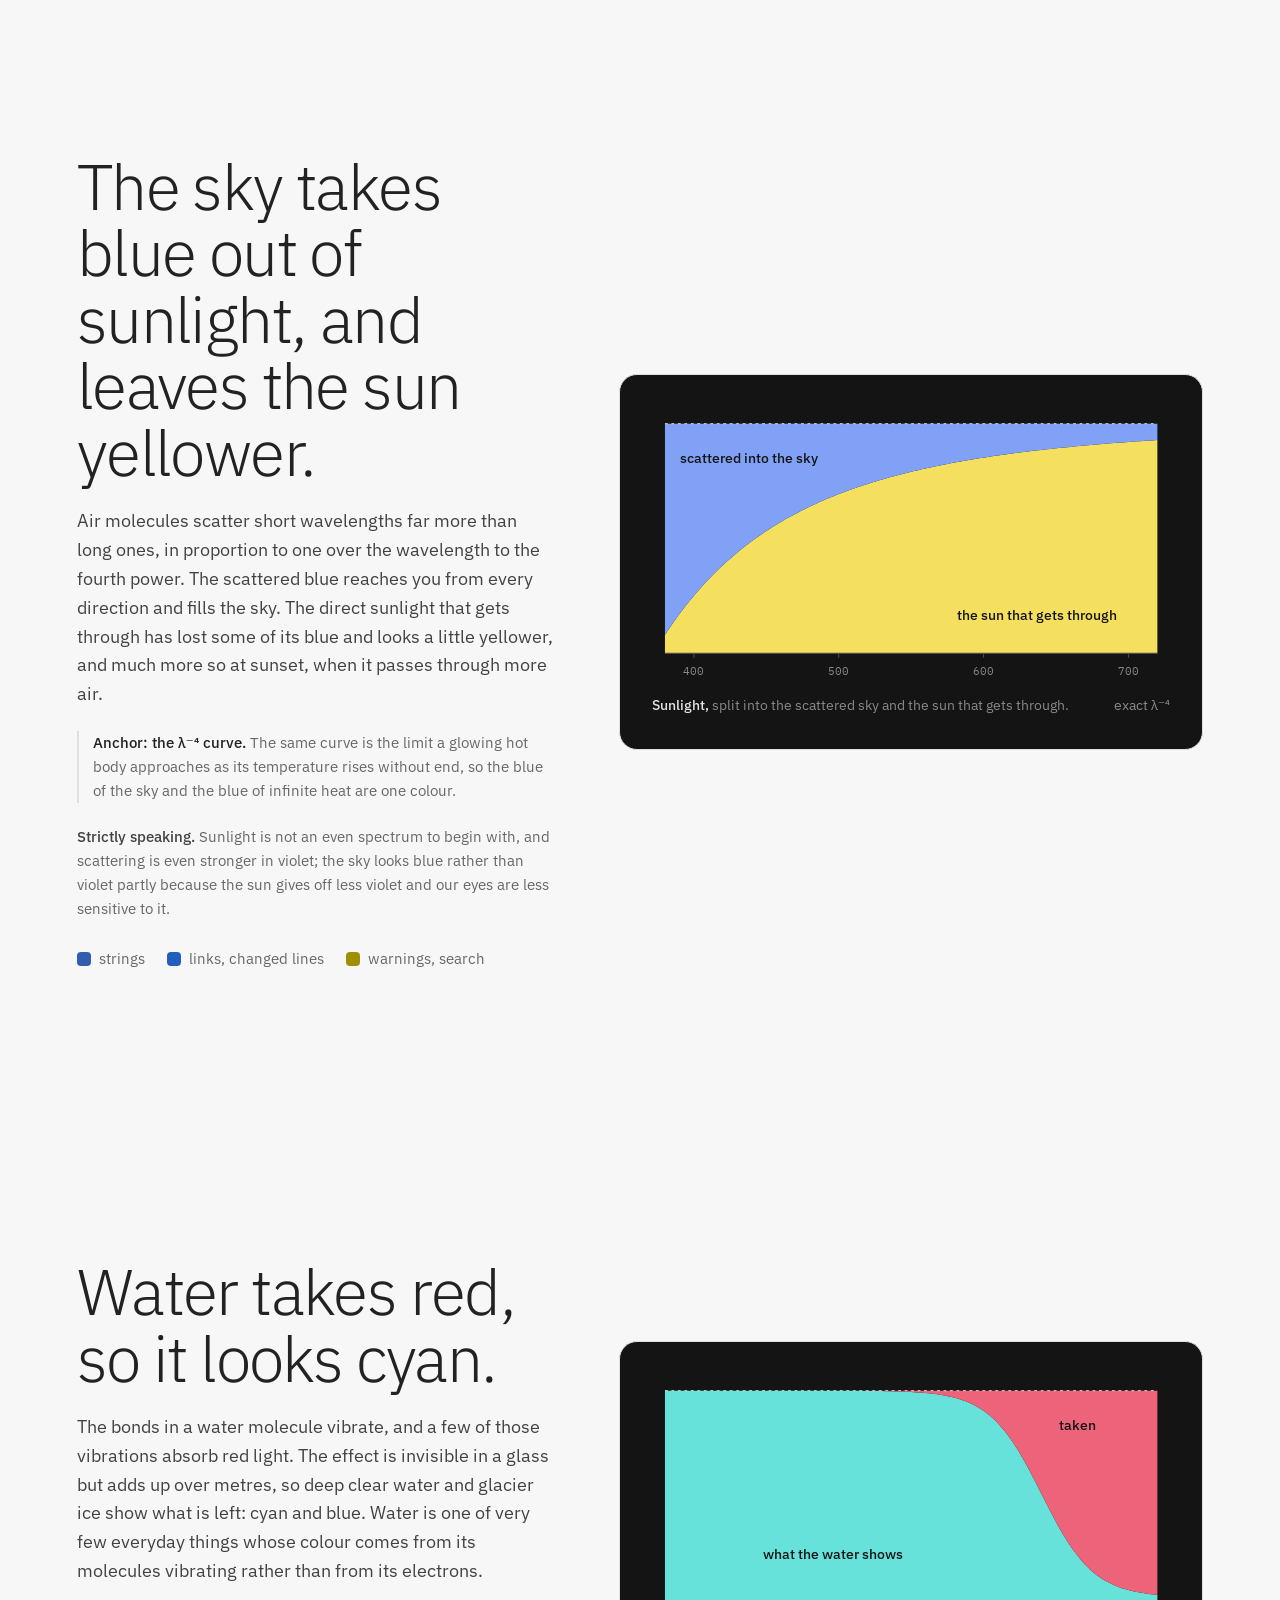
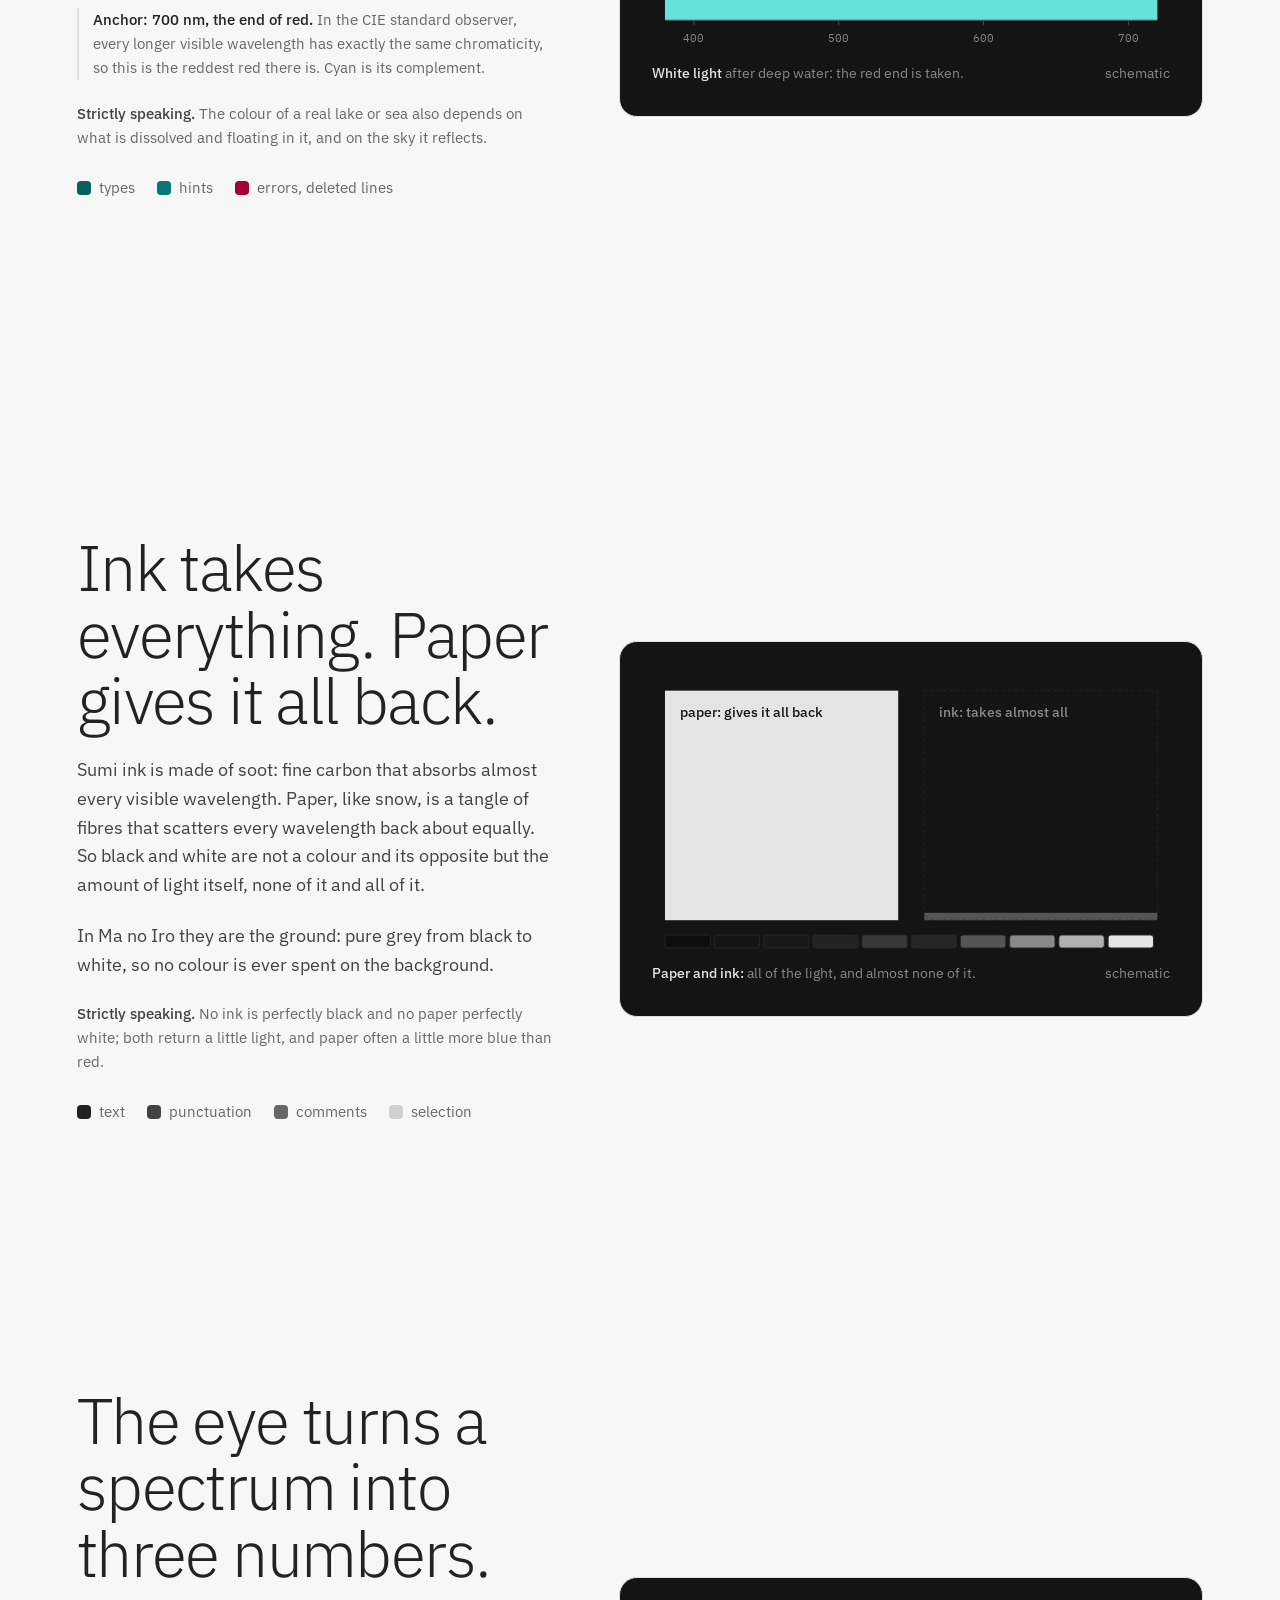
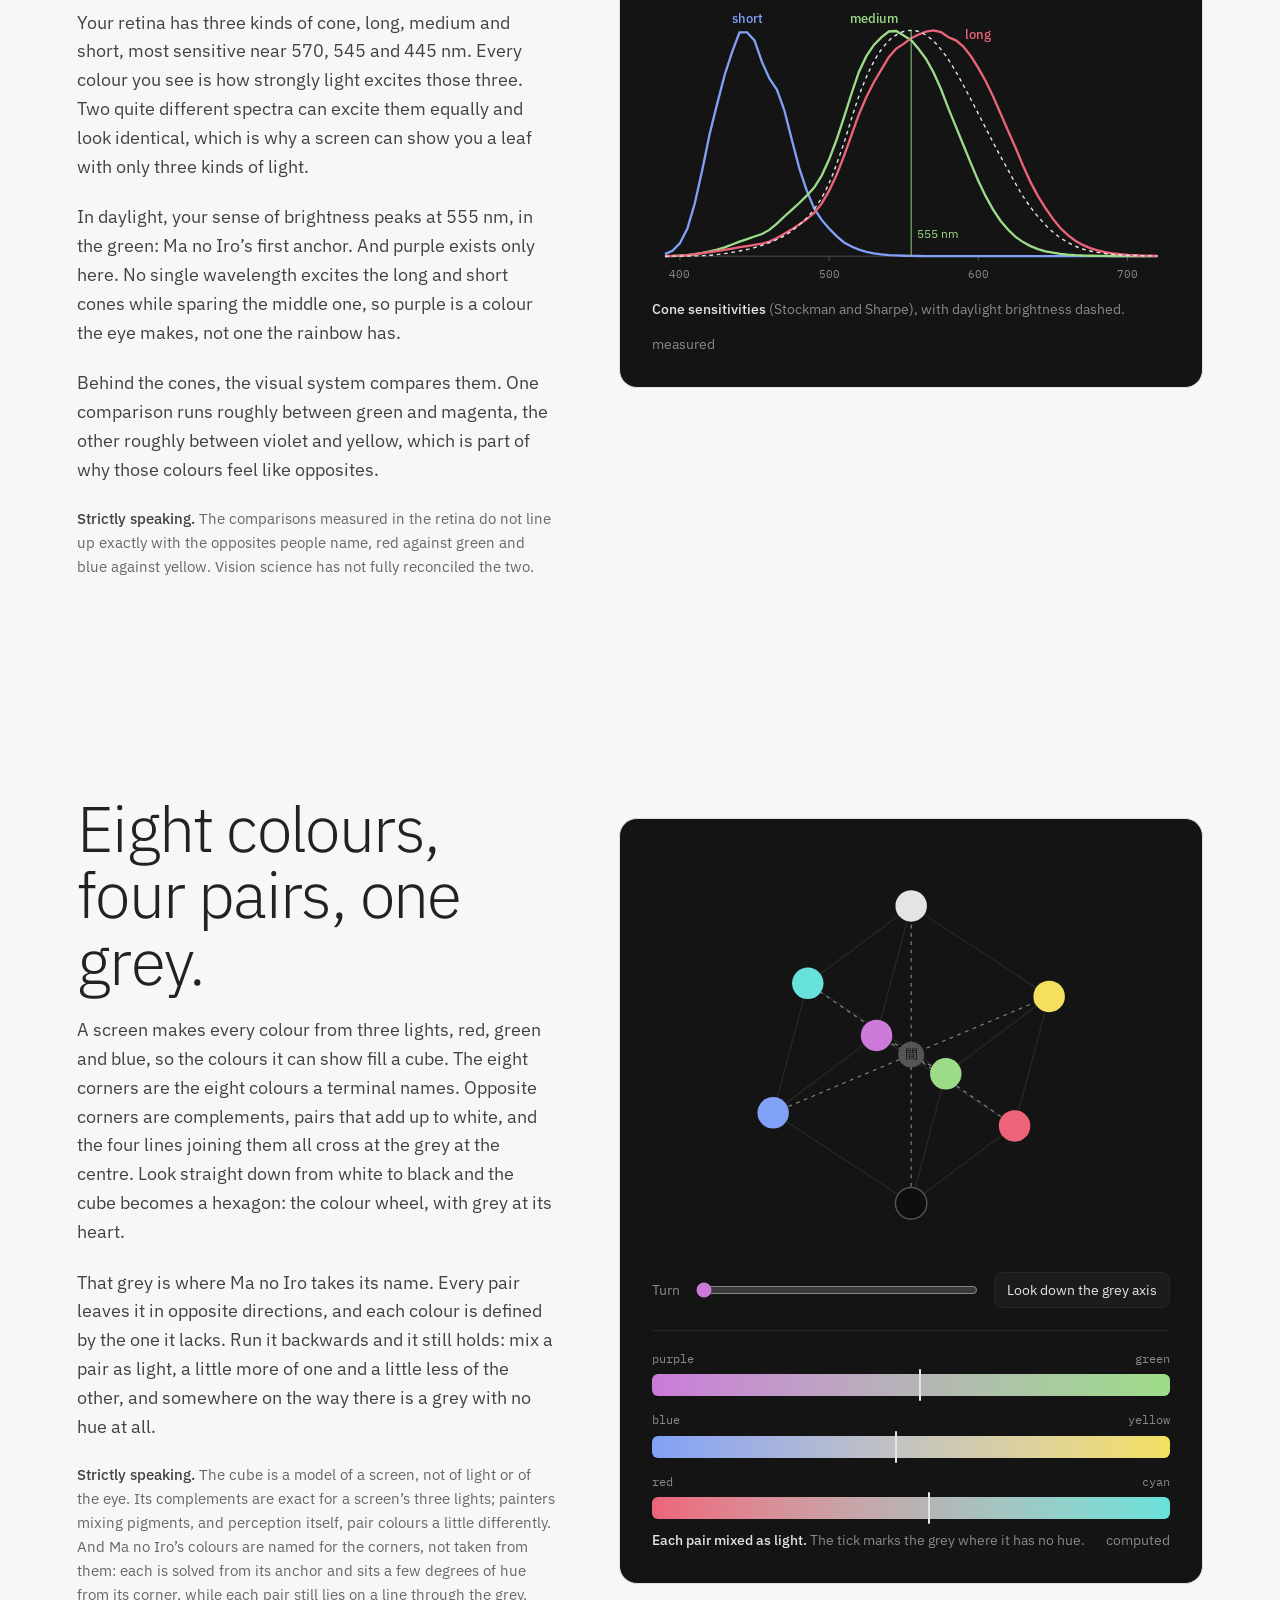
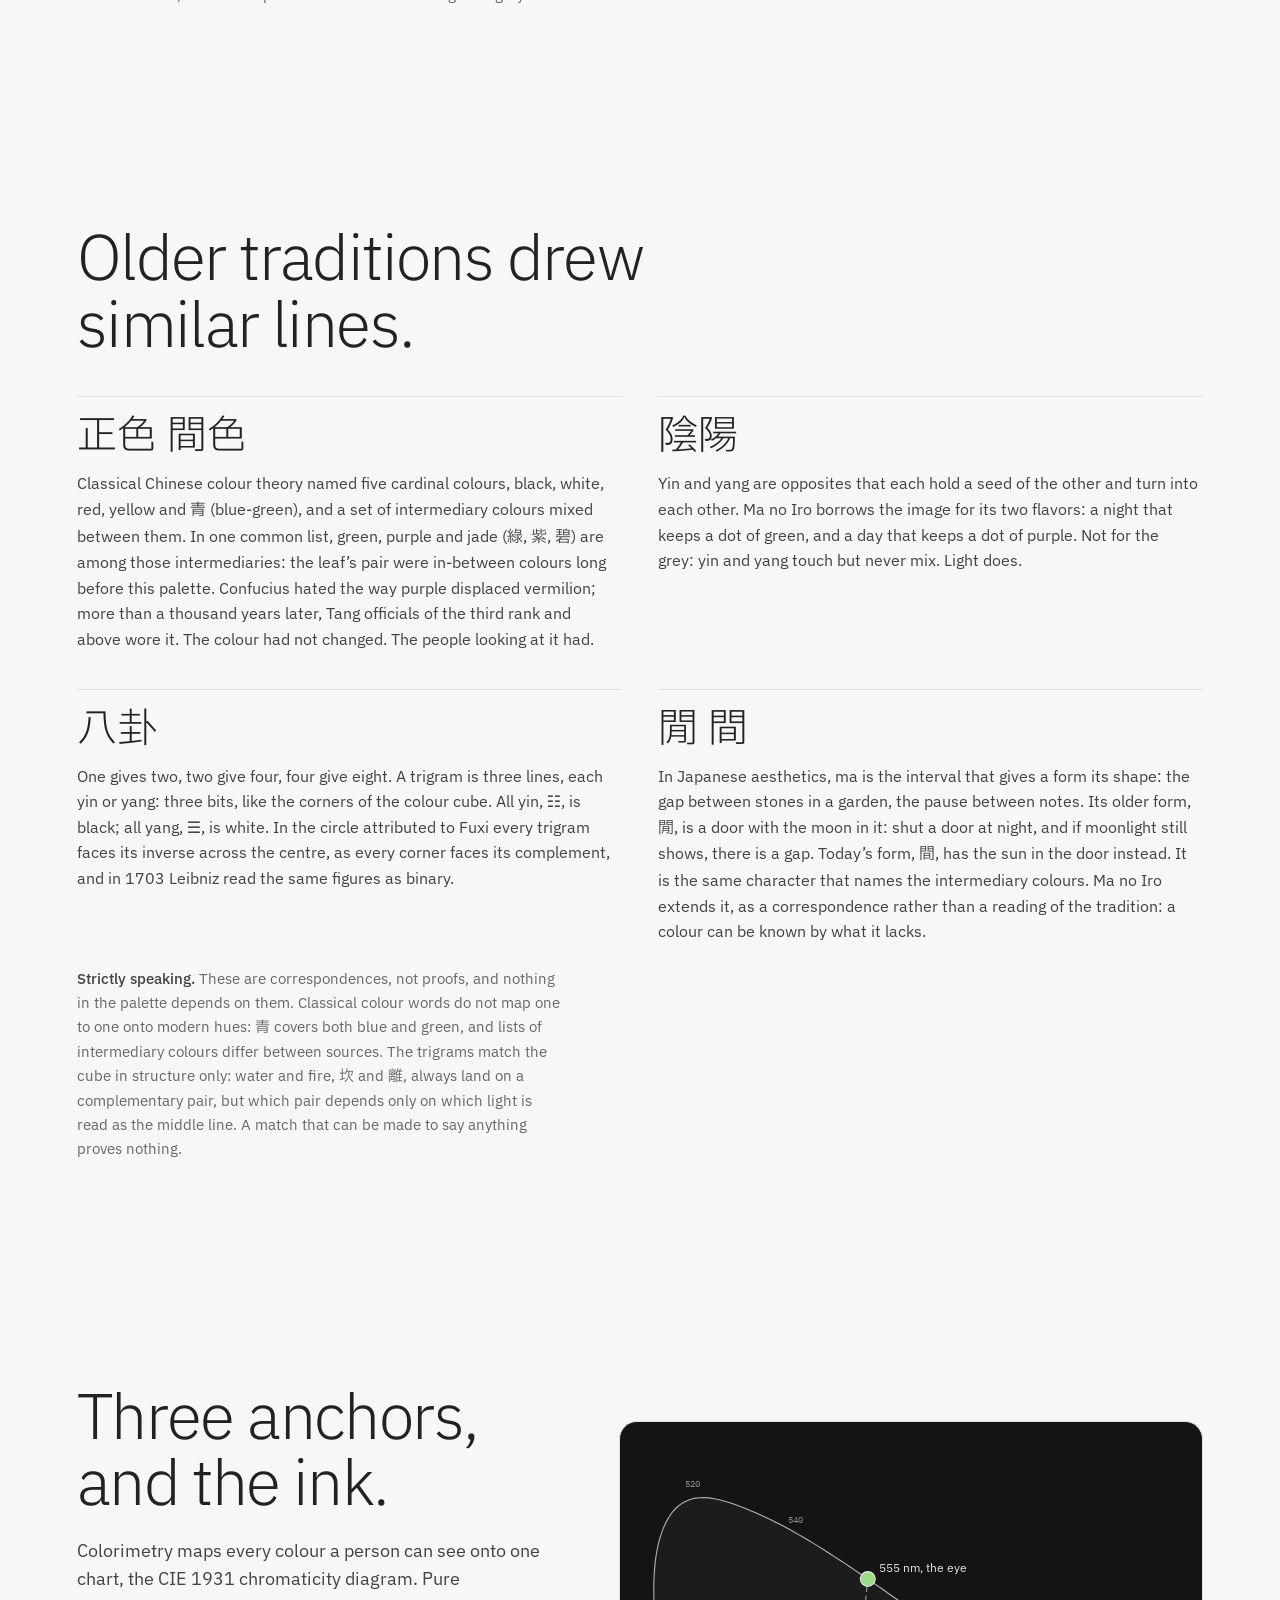
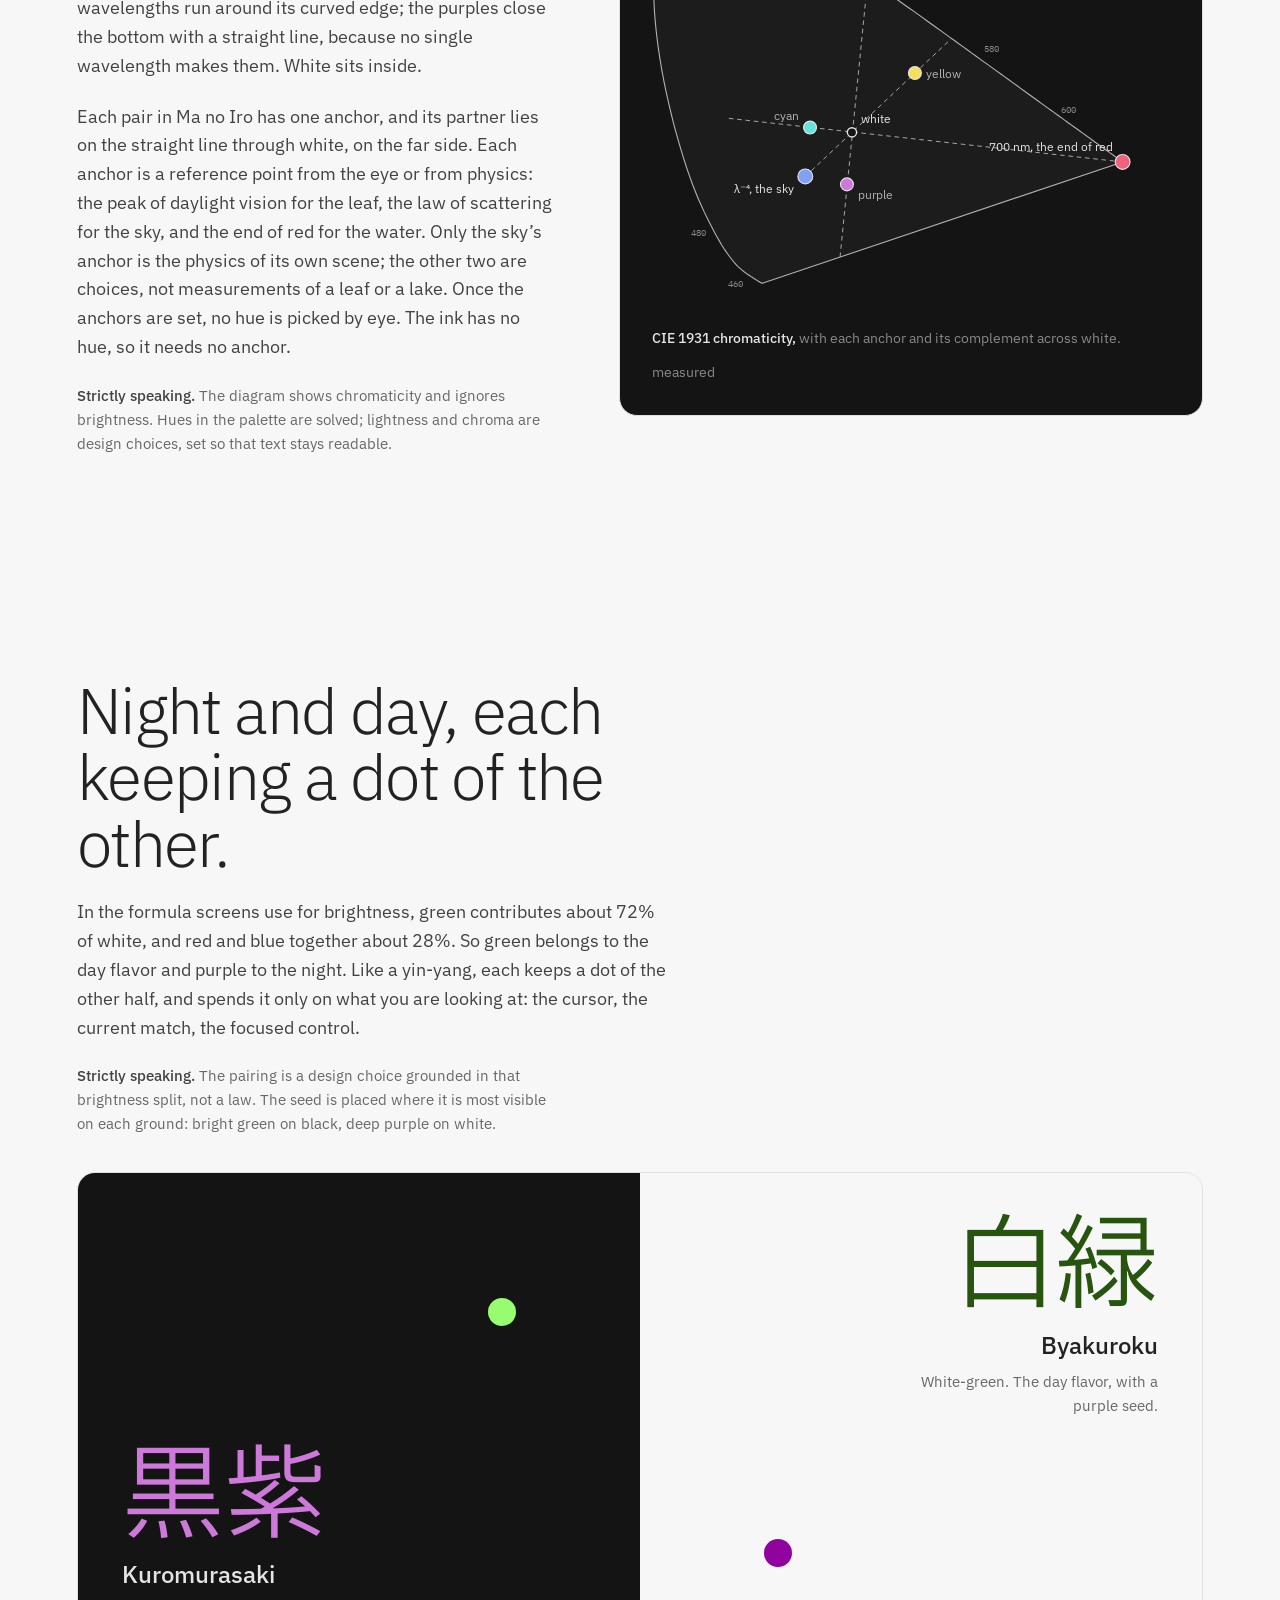
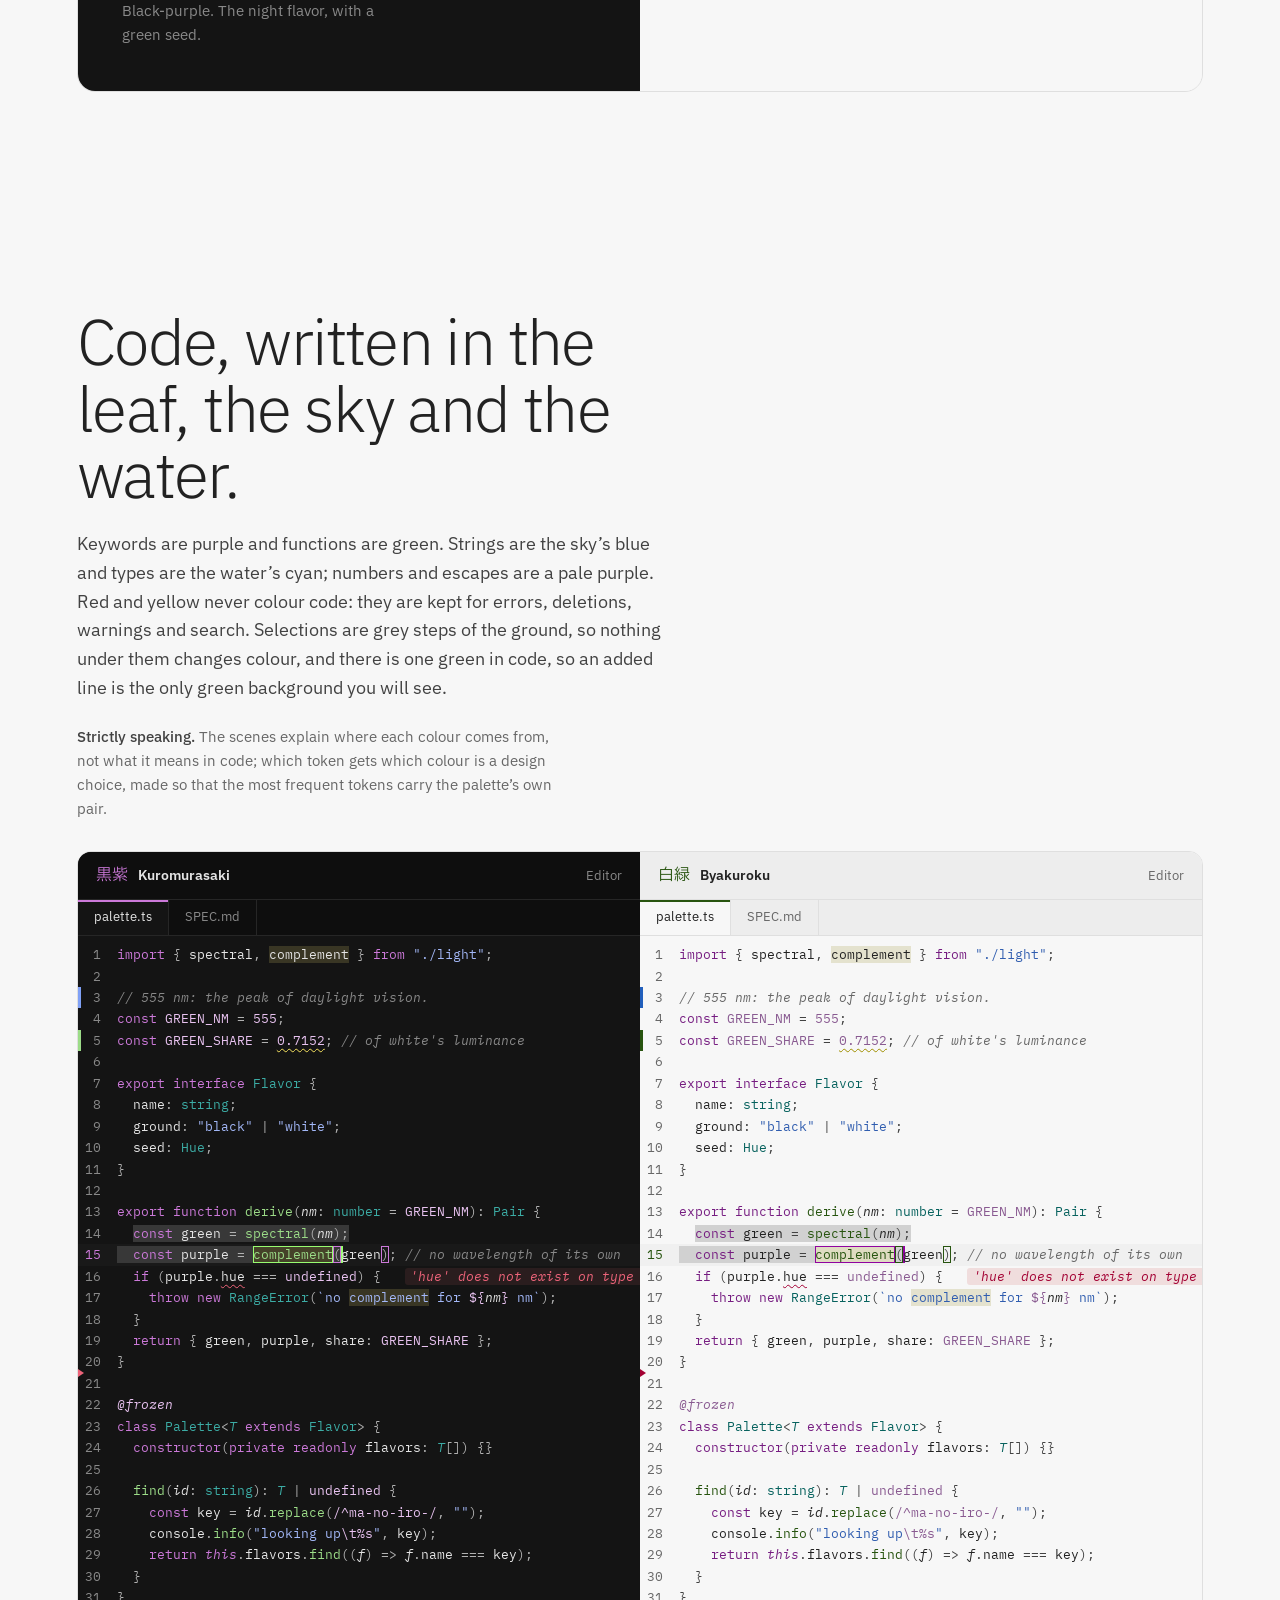
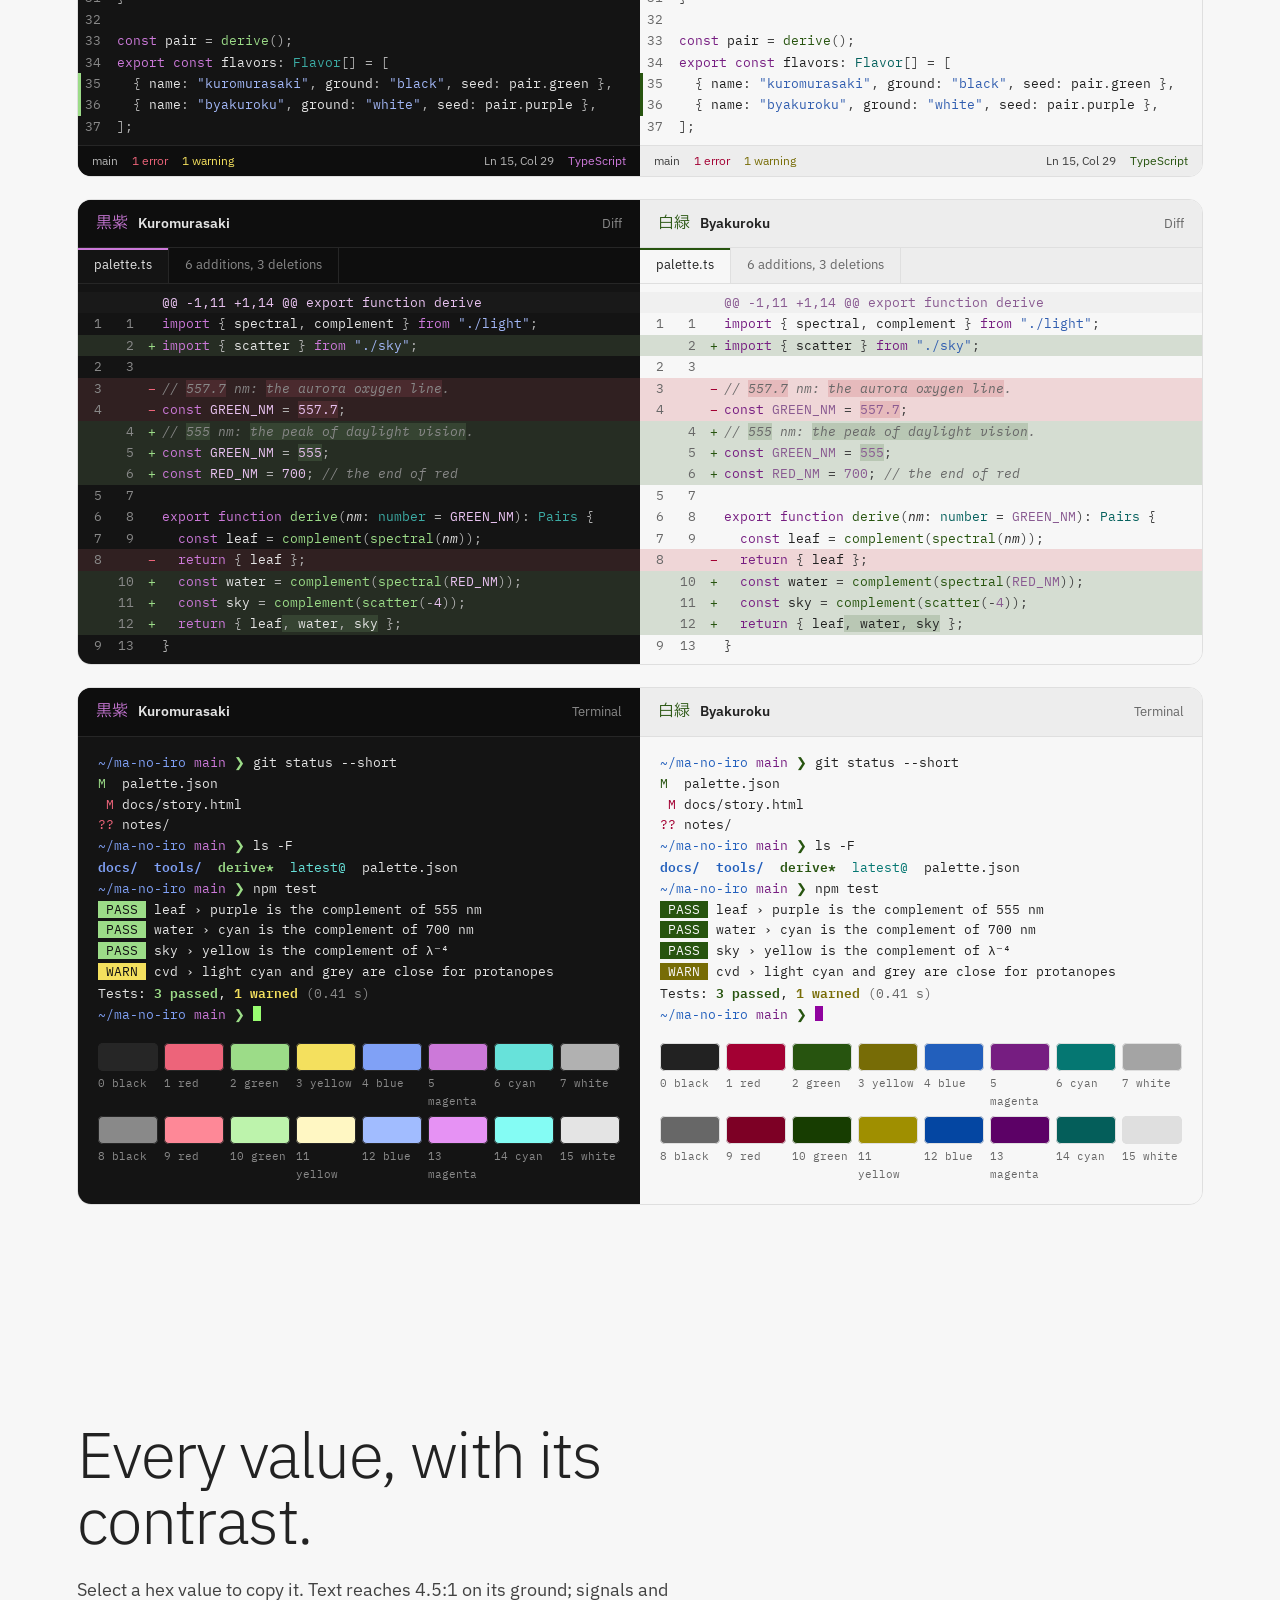
==== commit 7df91724: "Ma no Iro 0.4.1: the in-between, the traditions and a new opening 間の色 is now glossed "the colour of " ====
--- a/docs/showcase.html
+++ b/docs/showcase.html
@@ -4,11 +4,11 @@
 <meta charset="utf-8">
 <meta name="viewport" content="width=device-width, initial-scale=1, viewport-fit=cover">
 <title>Ma no Iro 間の色: every colour comes with the colour it takes away</title>
-<meta name="description" content="Ma no Iro is a two-flavor palette of eight colours in four complementary pairs, all crossing at one grey.">
+<meta name="description" content="Ma no Iro is a two-flavor palette of eight colours in four complementary pairs, all crossing at one grey: the colour of the in-between.">
 <link rel="preconnect" href="https://fonts.googleapis.com">
 <link rel="preconnect" href="https://fonts.gstatic.com" crossorigin>
 <link href="https://fonts.googleapis.com/css2?family=IBM+Plex+Mono:ital,wght@0,400;0,600;1,400&family=IBM+Plex+Sans:ital,wght@0,300;0,400;0,500;0,600;1,400&display=swap" rel="stylesheet">
-<link href="https://fonts.googleapis.com/css2?family=IBM+Plex+Sans+JP:wght@300;400;500&text=%E3%81%AE%E9%BB%92%E7%B4%AB%E7%99%BD%E7%B7%91%E9%96%93%E6%AD%A3%E8%89%B2%E7%B6%A0%E7%A2%A7%E9%99%B0%E9%99%BD%E9%9D%92&display=swap" rel="stylesheet">
+<link href="https://fonts.googleapis.com/css2?family=IBM+Plex+Sans+JP:wght@300;400;500&text=%E3%81%84%E3%81%8D%E3%81%8F%E3%81%95%E3%81%AE%E3%81%B3%E3%81%BE%E3%82%80%E3%82%83%E3%82%89%E3%82%8D%E5%85%AB%E5%8D%A6%E5%9D%8E%E6%AD%A3%E7%99%BD%E7%A2%A7%E7%B4%AB%E7%B6%A0%E7%B7%91%E8%89%B2%E9%96%92%E9%96%93%E9%99%B0%E9%99%BD%E9%9B%A2%E9%9D%92%E9%BB%92&display=swap" rel="stylesheet">
 <style>
 /* tokens:start */
 :root{--k-mantle:#0e0e0e;--k-base:#141414;--k-surface:#1c1c1c;--k-overlay:#262626;--k-dim:#555555;--k-muted:#898989;--k-subtle:#b1b1b1;--k-text:#e4e4e4;--k-hl_low:#191919;--k-hl_med:#232323;--k-hl_high:#383838;--k-keyword:#cc79d9;--k-special:#e8c2f0;--k-function:#9cdc88;--k-seed:#98fc70;--k-string:#a3b8f8;--k-blue:#80a1f6;--k-yellow:#f4e05e;--k-yellow_text:#f4e05e;--k-type:#3caca5;--k-cyan:#67e2da;--k-red:#ed647a;--k-home:#cc79d9;--b-mantle:#ededed;--b-base:#f7f7f7;--b-surface:#fdfdfd;--b-overlay:#dfdfdf;--b-dim:#a4a4a4;--b-muted:#676767;--b-subtle:#424242;--b-text:#222222;--b-hl_low:#f0f0f0;--b-hl_med:#e8e8e8;--b-hl_high:#d1d1d1;--b-keyword:#761d81;--b-special:#895a91;--b-function:#27540f;--b-seed:#90039f;--b-string:#305daf;--b-blue:#225fbc;--b-yellow:#9f8f00;--b-yellow_text:#776c06;--b-type:#07625e;--b-cyan:#057772;--b-red:#a30033;--b-home:#27540f;--c-mantle:#ededed;--c-base:#f7f7f7;--c-surface:#fdfdfd;--c-overlay:#dfdfdf;--c-dim:#a4a4a4;--c-muted:#676767;--c-subtle:#424242;--c-text:#222222;--c-hl_low:#f0f0f0;--c-hl_med:#e8e8e8;--c-hl_high:#d1d1d1;--c-keyword:#761d81;--c-special:#895a91;--c-function:#27540f;--c-seed:#90039f;--c-string:#305daf;--c-blue:#225fbc;--c-yellow:#9f8f00;--c-yellow_text:#776c06;--c-type:#07625e;--c-cyan:#057772;--c-red:#a30033;--c-home:#27540f;}
@@ -87,6 +87,27 @@
 #title .hint { font-size: 14px; color: var(--c-muted); margin-top: 48px; }
 .hex { width: min(100%, 460px); margin-left: auto; }
 
+/* the negative */
+#negative .in { display: flex; flex-direction: column; align-items: center; text-align: center; }
+.neg { display: grid; grid-template-columns: repeat(4, minmax(0, 1fr)); gap: clamp(10px, 1.6vw, 18px); width: 100%; max-width: 960px; cursor: pointer; }
+@media (max-width: 700px) { .neg { grid-template-columns: repeat(2, minmax(0, 1fr)); } }
+.neg figure { margin: 0; }
+.tile { position: relative; aspect-ratio: 1; border-radius: 14px; overflow: hidden; background: var(--c-surface); border: 1px solid var(--c-overlay); }
+.tile svg { position: absolute; inset: 0; width: 100%; height: 100%; display: block; }
+.tile .gave { clip-path: inset(0 100% 0 0); transition: clip-path 1.1s cubic-bezier(.65, 0, .25, 1); }
+.neg figure:nth-child(2) .gave { transition-delay: .2s; }
+.neg figure:nth-child(3) .gave { transition-delay: .4s; }
+.neg figure:nth-child(4) .gave { transition-delay: .6s; }
+#negative.given .tile .gave { clip-path: inset(0 0 0 0); }
+@media (prefers-reduced-motion: reduce) { .tile .gave { transition: none; } }
+.neg figcaption { font-size: 14px; color: var(--c-muted); margin-top: 10px; line-height: 1.4; min-height: 2.8em; }
+#negative.given .t, #negative:not(.given) .g { display: none; }
+.scene .riddle p { font-size: clamp(28px, 4vw, 52px); font-weight: 300; letter-spacing: -0.025em; line-height: 1.1; color: var(--c-text); max-width: 30ch; margin: clamp(32px, 6vh, 64px) auto 0; }
+.scene p.riddle-sub { margin: 16px auto 0; }
+#negative:not(.given) .riddle-sub { visibility: hidden; }
+.neg-ctl { display: flex; gap: 18px; align-items: center; justify-content: center; flex-wrap: wrap; margin-top: 28px; font-size: 14px; color: var(--c-muted); }
+.neg-ctl button { font: inherit; color: var(--c-text); background: var(--c-surface); border: 1px solid var(--c-overlay); border-radius: 8px; padding: 6px 14px; cursor: pointer; }
+
 /* exchange */
 .pairs4 { display: grid; grid-template-columns: repeat(4, minmax(0, 1fr)); gap: 14px; }
 @media (max-width: 700px) { .pairs4 { grid-template-columns: repeat(2, minmax(0, 1fr)); } }
@@ -100,8 +121,12 @@
 .cube-ctl label { font-size: 14px; color: var(--k-muted); }
 .cube-ctl input { flex: 1; min-width: 160px; accent-color: var(--k-keyword); }
 .cube-ctl button, .reset { font: inherit; font-size: 14px; color: var(--k-text); background: var(--k-surface); border: 1px solid var(--k-overlay); border-radius: 8px; padding: 6px 12px; cursor: pointer; }
-.wuxing { font-size: 15px !important; }
-.wuxing .jp { color: var(--c-text); }
+.three-col.four { grid-template-columns: repeat(2, minmax(0, 1fr)); }
+@media (max-width: 900px) { .three-col.four { grid-template-columns: 1fr; } }
+.mix { display: grid; gap: 14px; margin-top: 22px; padding-top: 18px; border-top: 1px solid var(--k-overlay); }
+.mix .ends { display: flex; justify-content: space-between; font-family: var(--mono); font-size: 12px; color: var(--k-muted); margin-bottom: 6px; }
+.mix .strip { position: relative; height: 22px; border-radius: 6px; }
+.mix .tick { position: absolute; top: -5px; bottom: -5px; width: 2px; margin-left: -1px; border-radius: 1px; background: var(--k-text); }
 
 /* flavors seam */
 .seam { display: grid; grid-template-columns: 1fr 1fr; min-height: clamp(300px, 42vw, 520px); border-radius: 18px; overflow: hidden; border: 1px solid var(--c-overlay); margin-top: 36px; }
@@ -205,14 +230,23 @@
 <nav class="rail" aria-label="Scenes" id="rail"></nav>
 
 <main>
+  <section class="scene" id="negative" data-name="What they took">
+    <div class="in">
+      <div class="neg" id="neg"></div>
+      <div class="riddle" aria-live="polite"><p class="t">These are the colours they took.</p><p class="g">These are the colours they gave back.</p></div>
+      <p class="riddle-sub">Every colour comes with the colour it takes away. Ma no Iro is built from four exchanges like these.</p>
+      <div class="neg-ctl"><button type="button" id="neg-btn" aria-pressed="false">Show what they gave back</button><span>Scroll, or use the arrow keys.</span></div>
+    </div>
+  </section>
+
   <section class="scene" id="title" data-name="Ma no Iro">
     <div class="in split">
       <div>
         <h1 lang="ja">間の色</h1>
         <div class="en">Ma no Iro</div>
-        <div class="tag">The colour of the interval.</div>
-        <p>A two-flavor palette for code and terminals, and a short guide to how colour works: in light, in the eye, in the models we draw it with, and in the traditions that named it.</p>
-        <p class="hint">Scroll, or use the arrow keys.</p>
+        <div class="tag">The colour of the in-between.</div>
+        <p>A colour palette in two flavors, night and day: for code and terminals first, and the ground of a design system next. Four pairs of colours, each with the colour it takes away, and one colour that belongs to all of them.</p>
+        <p>It is also a short guide to how colour works: in light, in the eye, in the models we draw it with, and in the traditions that named it.</p>
       </div>
       <div class="hex" id="hexmark" role="img" aria-label="The Ma no Iro mark: six colours around a grey centre, the colour cube seen along its grey axis."></div>
     </div>
@@ -230,7 +264,7 @@
     <div class="in">
       <h2>Every colour comes with the colour it takes away.</h2>
       <p>Fire, stars and screens make colour by giving light off. Almost everything else you see makes it by taking light away: a leaf, the sky, water and ink each keep part of the light that reaches them and let the rest through to your eye. What reaches you leans toward the complement of what was taken, the colour on the far side of white.</p>
-      <p>Ma no Iro is built from four of those exchanges, and from the idea underneath them: a thing can be known by what it does not keep. Japanese has a word for form defined by absence, for the pause in music or the empty space in a room. It is 間, ma, the interval.</p>
+      <p>Ma no Iro is built from four of those exchanges, and from the idea underneath them: a thing can be known by what it does not keep. Japanese has a word for form defined by absence, for the pause in music or the empty space in a room. It is 間, ma: the gap, the in-between.</p>
       <p class="strict"><b>Strictly speaking.</b> A real object removes a range of wavelengths, not a single colour, so what is left only leans toward the exact complement. The pairs in Ma no Iro are exact because they are solved in a colour model, as the rest of this page shows.</p>
       <div class="pairs4" id="pairs4" style="margin-top: 36px"></div>
     </div>
@@ -301,12 +335,12 @@
     </div>
   </section>
 
-  <section class="scene" id="cube" data-name="The interval">
+  <section class="scene" id="cube" data-name="The in-between">
     <div class="in split">
       <div>
         <h2>Eight colours, four pairs, one grey.</h2>
         <p>A screen makes every colour from three lights, red, green and blue, so the colours it can show fill a cube. The eight corners are the eight colours a terminal names. Opposite corners are complements, pairs that add up to white, and the four lines joining them all cross at the grey at the centre. Look straight down from white to black and the cube becomes a hexagon: the colour wheel, with grey at its heart.</p>
-        <p>That grey is where Ma no Iro takes its name. Every pair leaves it in opposite directions, and each colour is defined by the one it lacks.</p>
+        <p>That grey is where Ma no Iro takes its name. Every pair leaves it in opposite directions, and each colour is defined by the one it lacks. Run it backwards and it still holds: mix a pair as light, a little more of one and a little less of the other, and somewhere on the way there is a grey with no hue at all.</p>
         <p class="strict"><b>Strictly speaking.</b> The cube is a model of a screen, not of light or of the eye. Its complements are exact for a screen’s three lights; painters mixing pigments, and perception itself, pair colours a little differently. And Ma no Iro’s colours are named for the corners, not taken from them: each is solved from its anchor and sits a few degrees of hue from its corner, while each pair still lies on a line through the grey.</p>
       </div>
       <div class="night">
@@ -316,6 +350,8 @@
           <input type="range" id="turn" min="0" max="100" value="0">
           <button type="button" id="look">Look down the grey axis</button>
         </div>
+        <div class="mix" id="fig-mix" role="img" aria-label="Purple to green, blue to yellow and red to cyan, each mixed as light. Each passes through a grey with no hue, marked with a tick."></div>
+        <div class="cap"><span><b>Each pair mixed as light.</b> The tick marks the grey where it has no hue.</span><span>computed</span></div>
       </div>
     </div>
   </section>
@@ -323,12 +359,13 @@
   <section class="scene" id="traditions" data-name="Traditions">
     <div class="in">
       <h2>Older traditions drew similar lines.</h2>
-      <div class="three-col">
-        <div><div class="big" lang="zh">正色 間色</div><p>Classical Chinese colour theory named five cardinal colours, black, white, red, yellow and <span class="jp" lang="zh">青</span> (blue-green), and a set of intermediary colours mixed between them. In one common list, green, purple and jade (<span class="jp" lang="zh">綠</span>, <span class="jp" lang="zh">紫</span>, <span class="jp" lang="zh">碧</span>) are among those intermediaries: three of the terminal’s colours, in the interval.</p></div>
-        <div><div class="big" lang="zh">陰陽</div><p>Yin and yang are opposites that each hold a seed of the other. Ma no Iro borrows the image for its two flavors: a night that keeps a dot of green, and a day that keeps a dot of purple.</p></div>
-        <div><div class="big" lang="ja">間</div><p>In Japanese aesthetics, ma is the interval that gives a form its shape: the gap between stones in a garden, the pause between notes. It is the same character that names the intermediary colours. Ma no Iro extends it, as a correspondence rather than a reading of the tradition: a colour can be known by what it lacks.</p></div>
-      </div>
-      <p class="strict"><b>Strictly speaking.</b> Classical colour words do not map one to one onto modern hues: <span class="jp" lang="zh">青</span> covers both blue and green, and lists of intermediary colours differ between sources. These are correspondences, not proofs, and nothing in the palette depends on them.</p>
+      <div class="three-col four">
+        <div><div class="big" lang="zh">正色 間色</div><p>Classical Chinese colour theory named five cardinal colours, black, white, red, yellow and <span class="jp" lang="zh">青</span> (blue-green), and a set of intermediary colours mixed between them. In one common list, green, purple and jade (<span class="jp" lang="zh">綠</span>, <span class="jp" lang="zh">紫</span>, <span class="jp" lang="zh">碧</span>) are among those intermediaries: the leaf’s pair were in-between colours long before this palette. Confucius hated the way purple displaced vermilion; more than a thousand years later, Tang officials of the third rank and above wore it. The colour had not changed. The people looking at it had.</p></div>
+        <div><div class="big" lang="zh">陰陽</div><p>Yin and yang are opposites that each hold a seed of the other and turn into each other. Ma no Iro borrows the image for its two flavors: a night that keeps a dot of green, and a day that keeps a dot of purple. Not for the grey: yin and yang touch but never mix. Light does.</p></div>
+        <div><div class="big" lang="zh">八卦</div><p>One gives two, two give four, four give eight. A trigram is three lines, each yin or yang: three bits, like the corners of the colour cube. All yin, ☷, is black; all yang, ☰, is white. In the circle attributed to Fuxi every trigram faces its inverse across the centre, as every corner faces its complement, and in 1703 Leibniz read the same figures as binary.</p></div>
+        <div><div class="big" lang="ja">閒 間</div><p>In Japanese aesthetics, ma is the interval that gives a form its shape: the gap between stones in a garden, the pause between notes. Its older form, <span class="jp" lang="zh">閒</span>, is a door with the moon in it: shut a door at night, and if moonlight still shows, there is a gap. Today’s form, <span class="jp" lang="ja">間</span>, has the sun in the door instead. It is the same character that names the intermediary colours. Ma no Iro extends it, as a correspondence rather than a reading of the tradition: a colour can be known by what it lacks.</p></div>
+      </div>
+      <p class="strict"><b>Strictly speaking.</b> These are correspondences, not proofs, and nothing in the palette depends on them. Classical colour words do not map one to one onto modern hues: <span class="jp" lang="zh">青</span> covers both blue and green, and lists of intermediary colours differ between sources. The trigrams match the cube in structure only: water and fire, <span class="jp" lang="zh">坎</span> and <span class="jp" lang="zh">離</span>, always land on a complementary pair, but which pair depends only on which light is read as the middle line. A match that can be made to say anything proves nothing.</p>
     </div>
   </section>
 
@@ -382,9 +419,9 @@
 
   <section class="scene" id="names" data-name="Names">
     <div class="in">
-      <h2>The colour of the interval is the grey where every pair meets, and the absence that defines each colour.</h2>
+      <h2>The colour of the in-between is the grey where every pair meets, and the absence that defines each colour.</h2>
       <div class="grid">
-        <div><div class="big" lang="ja">間の色</div><p><b>Ma no Iro</b>, ま の いろ. The colour of the interval. Ma for short; <code>ma-no-iro</code> in registries.</p></div>
+        <div><div class="big" lang="ja">間の色</div><p><b>Ma no Iro</b>, ま の いろ. The colour of the in-between. Ma for short; <code>ma-no-iro</code> in registries.</p></div>
         <div><div class="big" lang="ja">黒紫</div><p><b>Kuromurasaki</b>, くろむらさき. Black-purple, the night flavor.</p></div>
         <div><div class="big" lang="ja">白緑</div><p><b>Byakuroku</b>, びゃくろく. White-green, the day flavor; also a pale green pigment ground from malachite.</p></div>
       </div>
@@ -445,6 +482,34 @@
   for (const [n, x, y] of pts) s += `<circle cx="${x}" cy="${y}" r="30" fill="${a[n].hex}"/>`;
   s += `<circle cx="${c}" cy="${c}" r="30" fill="${css("dim")}"/><text x="${c}" y="${c + 9}" text-anchor="middle" font-size="26" fill="${css("base")}" font-family="IBM Plex Sans JP, sans-serif">間</text></svg>`;
   document.getElementById("hexmark").innerHTML = s;
+}
+
+/* ---------- the negative: each thing in the colour it took, then in the colour it gave back ---------- */
+function initNegative() {
+  const leaf = c => `<g transform="rotate(-30 50 50)"><path d="M50 10 C80 28 82 64 50 86 C18 64 20 28 50 10 Z" style="fill:${c}"/><path d="M50 20 V82" style="fill:none;stroke:var(--c-surface);stroke-width:2;stroke-linecap:round"/><path d="M50 84 V96" style="fill:none;stroke:${c};stroke-width:2.4;stroke-linecap:round"/></g>`;
+  const sun = c => `<circle cx="50" cy="60" r="22" style="fill:${c}"/><rect x="0" y="68" width="100" height="32" style="fill:var(--c-surface)"/><path d="M12 68 H88" style="stroke:var(--c-dim);stroke-width:1.2"/>`;
+  const drop = c => `<path d="M50 14 C58 30 76 46 76 62 A26 26 0 0 1 24 62 C24 46 42 30 50 14 Z" style="fill:${c}"/>`;
+  const enso = (paper, ink) => `<rect width="100" height="100" style="fill:${paper}"/><path d="M63 27.5 A26 26 0 1 0 75 43" style="fill:none;stroke:${ink};stroke-width:7;stroke-linecap:round"/>`;
+  const tiles = [
+    [leaf("var(--c-keyword)"), leaf("var(--c-function)"), "A leaf.", "A leaf takes purple and gives back green."],
+    [sun("var(--c-blue)"), sun("var(--c-yellow)"), "The sun, low in the sky.", "Air takes blue from sunlight and leaves the sun yellow."],
+    [drop("var(--c-red)"), drop("var(--c-cyan)"), "Deep water.", "Water takes red and leaves cyan."],
+    [enso("var(--k-base)", "var(--b-base)"), enso("var(--b-base)", "var(--k-base)"), "Ink on paper.", "Ink takes all the light; paper gives it all back."],
+  ];
+  const svg = (cls, body) => `<svg class="${cls}" viewBox="0 0 100 100" aria-hidden="true">${body}</svg>`;
+  const fig = document.getElementById("neg"), scene = document.getElementById("negative"), btn = document.getElementById("neg-btn");
+  fig.innerHTML = tiles.map(([took, gave, t, g]) => `<figure><div class="tile">${svg("took", took)}${svg("gave", gave)}</div><figcaption><span class="t">${t}</span><span class="g">${g}</span></figcaption></figure>`).join("");
+  let auto;
+  const set = given => {
+    clearTimeout(auto);
+    scene.classList.toggle("given", given);
+    btn.setAttribute("aria-pressed", String(given));
+    btn.textContent = given ? "Show what they took" : "Show what they gave back";
+  };
+  const flip = () => set(!scene.classList.contains("given"));
+  btn.addEventListener("click", flip);
+  fig.addEventListener("click", flip);
+  auto = setTimeout(() => set(true), 2800);
 }
 
 /* ---------- the four exchanges ---------- */
@@ -565,6 +630,20 @@
     requestAnimationFrame(step);
   });
   drawCube(r.value / 100);
+}
+
+/* ---------- the in-between: each pair mixed as light (SPEC R9) ---------- */
+const enc = x => { const v = x <= 0.0031308 ? 12.92 * x : 1.055 * x ** (1 / 2.4) - 0.055; return Math.round(Math.min(Math.max(v, 0), 1) * 255).toString(16).padStart(2, "0"); };
+const linToHex = c => "#" + c.map(enc).join("");
+function drawMix() {
+  const pairs = [["purple", K.keyword.hex, "green", K.function.hex], ["blue", K.blue.hex, "yellow", K.yellow.hex], ["red", K.red.hex, "cyan", K.cyan.hex]];
+  document.getElementById("fig-mix").innerHTML = pairs.map(([an, a, bn, b]) => {
+    const A = hexToLin(a), B = hexToLin(b), at = t => A.map((v, k) => v + (B[k] - v) * t);
+    const stops = Array.from({ length: 33 }, (_, i) => `${linToHex(at(i / 32))} ${(i / 32 * 100).toFixed(2)}%`).join(", ");
+    let grey = 0, least = Infinity;   // the point where the three lights are most nearly equal
+    for (let i = 0; i <= 1000; i++) { const c = at(i / 1000), m = (c[0] + c[1] + c[2]) / 3, v = c.reduce((s, x) => s + (x - m) ** 2, 0); if (v < least) { least = v; grey = i / 1000; } }
+    return `<div><div class="ends"><span>${an}</span><span>${bn}</span></div><div class="strip" style="background:linear-gradient(90deg, ${stops})"><i class="tick" style="left:${(grey * 100).toFixed(1)}%"></i></div></div>`;
+  }).join("");
 }
 
 /* ---------- three anchors on the chromaticity diagram ---------- */
@@ -807,7 +886,7 @@
 });
 window.__redraw = () => { drawMark(); drawPairs(); drawUses(); };
 matchMedia("(prefers-color-scheme: dark)").addEventListener("change", () => window.__redraw());
-drawMark(); drawPairs(); drawSpectra(); drawEye(); drawUses(); initCube(); drawCIE(); initRail();
+initNegative(); drawMark(); drawPairs(); drawSpectra(); drawEye(); drawUses(); initCube(); drawMix(); drawCIE(); initRail();
 </script>
 </body>
 </html>
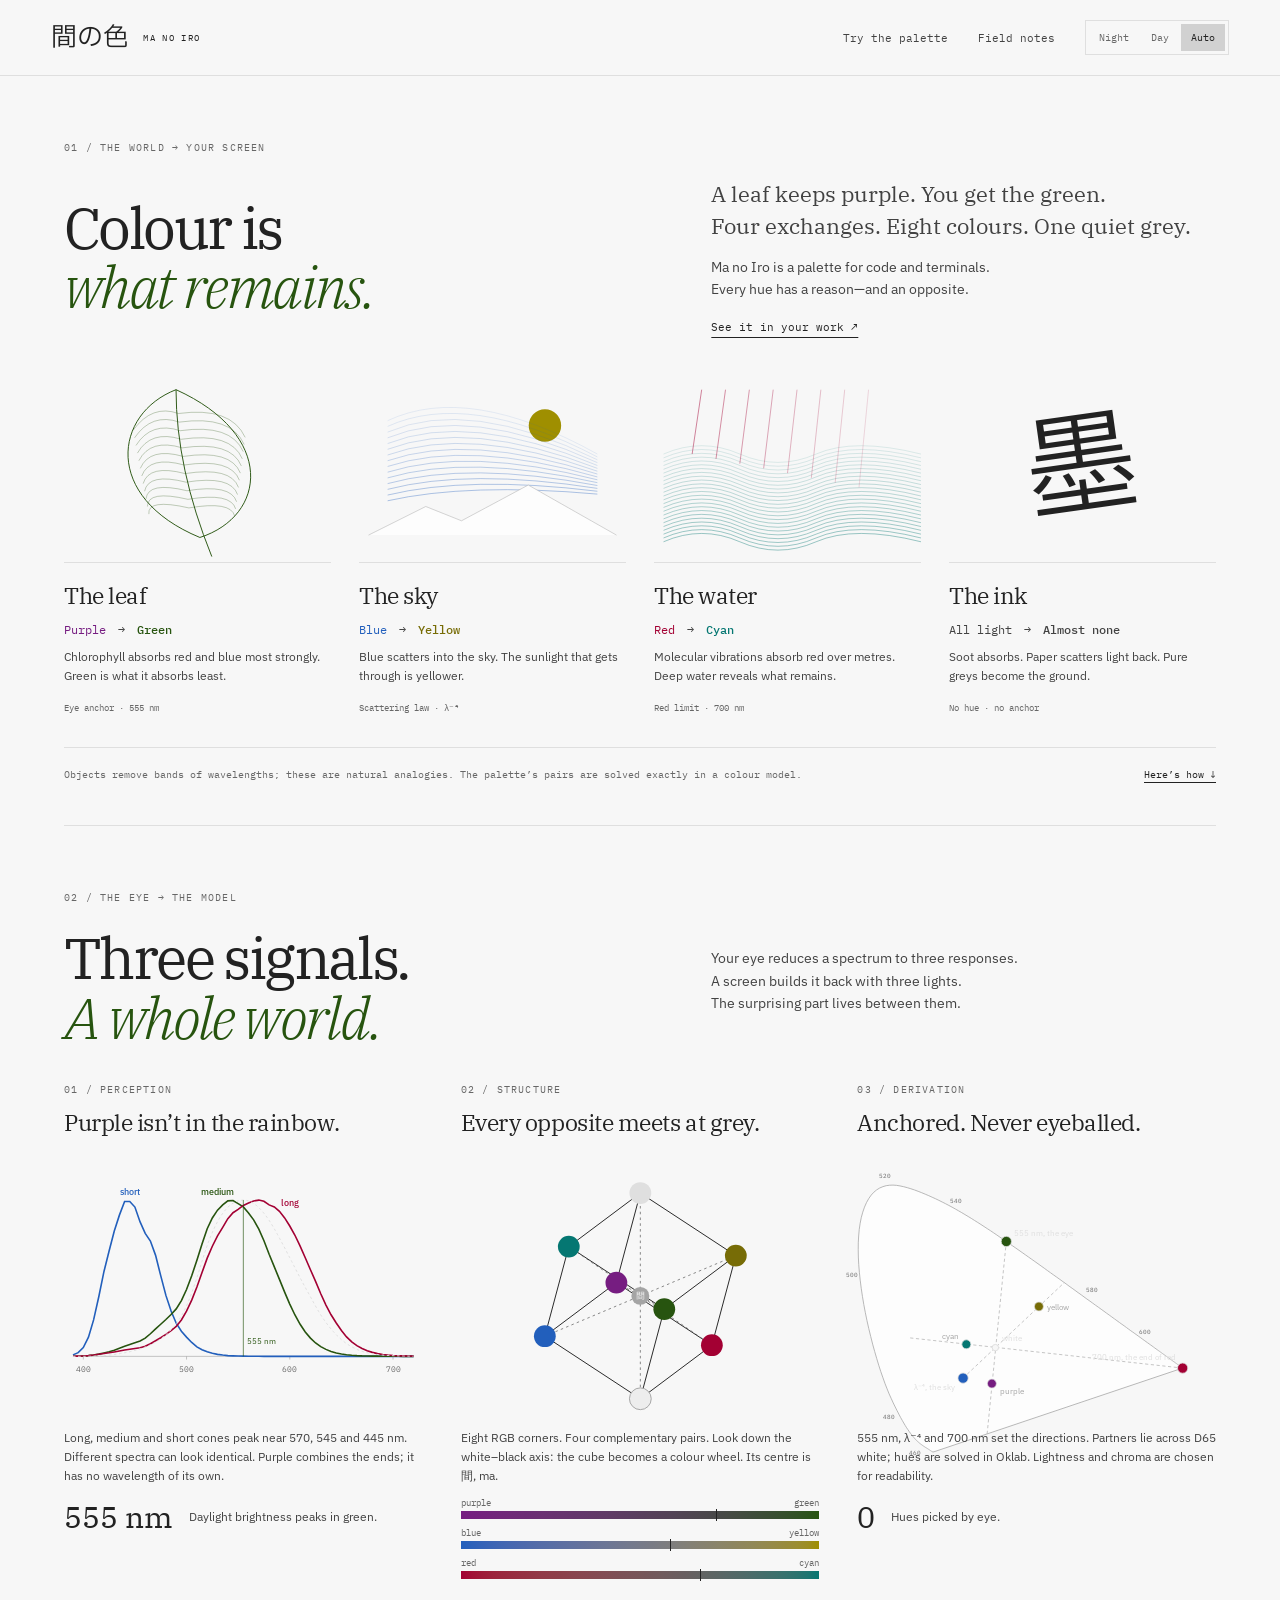
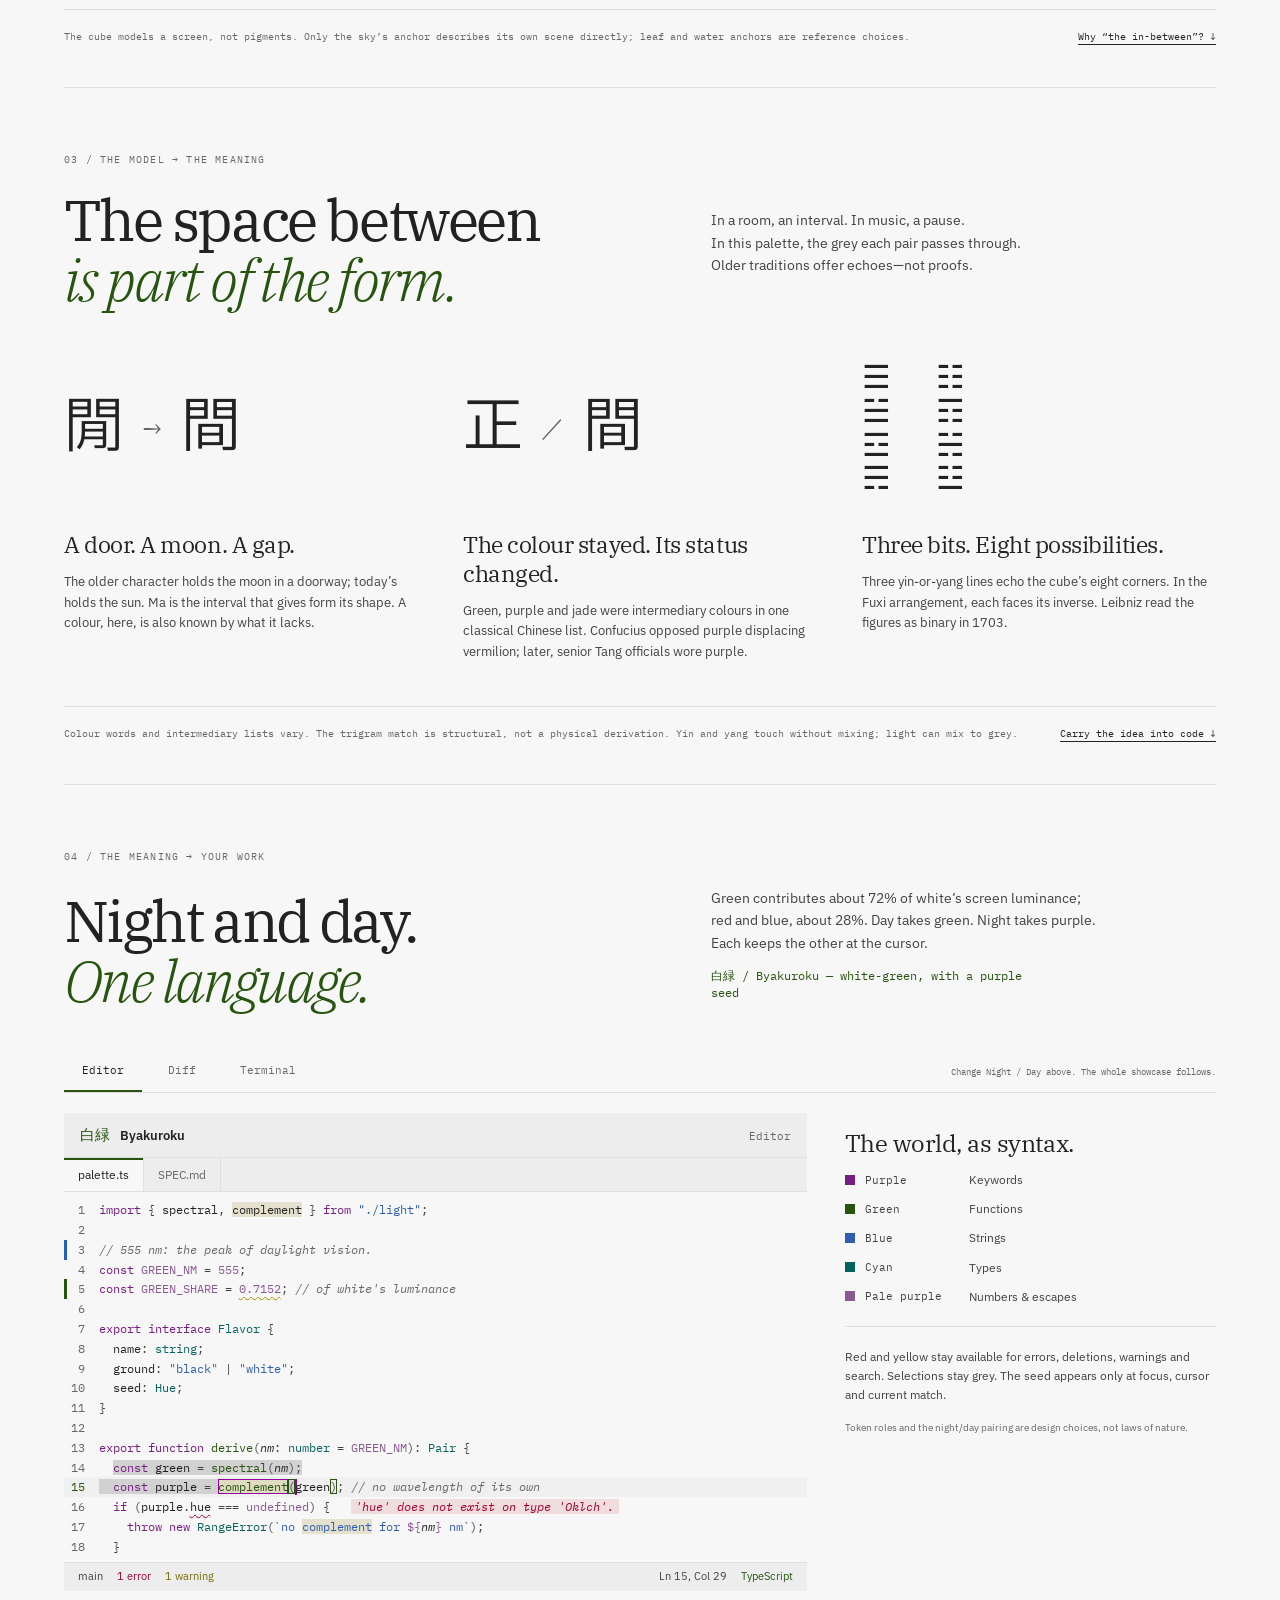
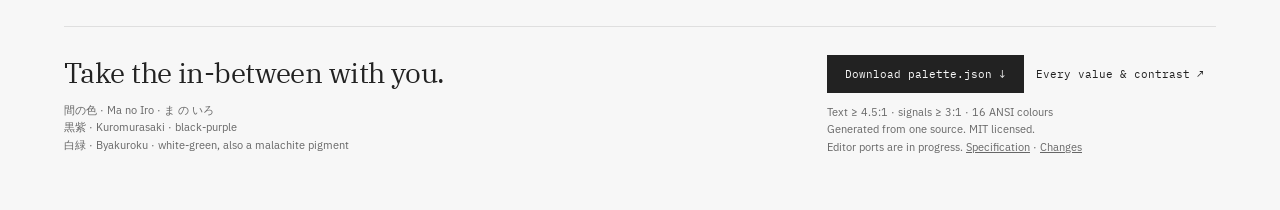
==== commit 925e9035: "Update showcase with interactive palette and field guide" ====
--- a/docs/showcase.html
+++ b/docs/showcase.html
@@ -3,460 +3,69 @@
 <head>
 <meta charset="utf-8">
 <meta name="viewport" content="width=device-width, initial-scale=1, viewport-fit=cover">
+<meta name="color-scheme" content="light dark">
 <title>Ma no Iro 間の色: every colour comes with the colour it takes away</title>
 <meta name="description" content="Ma no Iro is a two-flavor palette of eight colours in four complementary pairs, all crossing at one grey: the colour of the in-between.">
+<link rel="stylesheet" href="showcase-story.css">
 <link rel="preconnect" href="https://fonts.googleapis.com">
 <link rel="preconnect" href="https://fonts.gstatic.com" crossorigin>
-<link href="https://fonts.googleapis.com/css2?family=IBM+Plex+Mono:ital,wght@0,400;0,600;1,400&family=IBM+Plex+Sans:ital,wght@0,300;0,400;0,500;0,600;1,400&display=swap" rel="stylesheet">
-<link href="https://fonts.googleapis.com/css2?family=IBM+Plex+Sans+JP:wght@300;400;500&text=%E3%81%84%E3%81%8D%E3%81%8F%E3%81%95%E3%81%AE%E3%81%B3%E3%81%BE%E3%82%80%E3%82%83%E3%82%89%E3%82%8D%E5%85%AB%E5%8D%A6%E5%9D%8E%E6%AD%A3%E7%99%BD%E7%A2%A7%E7%B4%AB%E7%B6%A0%E7%B7%91%E8%89%B2%E9%96%92%E9%96%93%E9%99%B0%E9%99%BD%E9%9B%A2%E9%9D%92%E9%BB%92&display=swap" rel="stylesheet">
+<link href="https://fonts.googleapis.com/css2?family=IBM+Plex+Mono:ital,wght@0,400;0,500;0,600;1,400&family=IBM+Plex+Sans:ital,wght@0,300;0,400;0,500;0,600;1,400&family=IBM+Plex+Serif:ital,wght@0,300;0,400;1,300&display=swap" rel="stylesheet">
+<link href="https://fonts.googleapis.com/css2?family=IBM+Plex+Sans+JP:wght@300;400;500&text=%E3%81%84%E3%81%8D%E3%81%8F%E3%81%95%E3%81%AE%E3%81%B3%E3%81%BE%E3%82%80%E3%82%83%E3%82%89%E3%82%8D%E5%85%AB%E5%8D%A6%E5%9D%8E%E6%AD%A3%E7%99%BD%E7%A2%A7%E7%B4%AB%E7%B6%A0%E7%B7%91%E8%89%B2%E9%96%91%E9%96%92%E9%96%93%E9%99%B0%E9%99%BD%E9%9B%A2%E9%9D%92%E9%BB%92&display=swap" rel="stylesheet">
+
+<link rel="stylesheet" href="showcase-components.css">
 <style>
 /* tokens:start */
 :root{--k-mantle:#0e0e0e;--k-base:#141414;--k-surface:#1c1c1c;--k-overlay:#262626;--k-dim:#555555;--k-muted:#898989;--k-subtle:#b1b1b1;--k-text:#e4e4e4;--k-hl_low:#191919;--k-hl_med:#232323;--k-hl_high:#383838;--k-keyword:#cc79d9;--k-special:#e8c2f0;--k-function:#9cdc88;--k-seed:#98fc70;--k-string:#a3b8f8;--k-blue:#80a1f6;--k-yellow:#f4e05e;--k-yellow_text:#f4e05e;--k-type:#3caca5;--k-cyan:#67e2da;--k-red:#ed647a;--k-home:#cc79d9;--b-mantle:#ededed;--b-base:#f7f7f7;--b-surface:#fdfdfd;--b-overlay:#dfdfdf;--b-dim:#a4a4a4;--b-muted:#676767;--b-subtle:#424242;--b-text:#222222;--b-hl_low:#f0f0f0;--b-hl_med:#e8e8e8;--b-hl_high:#d1d1d1;--b-keyword:#761d81;--b-special:#895a91;--b-function:#27540f;--b-seed:#90039f;--b-string:#305daf;--b-blue:#225fbc;--b-yellow:#9f8f00;--b-yellow_text:#776c06;--b-type:#07625e;--b-cyan:#057772;--b-red:#a30033;--b-home:#27540f;--c-mantle:#ededed;--c-base:#f7f7f7;--c-surface:#fdfdfd;--c-overlay:#dfdfdf;--c-dim:#a4a4a4;--c-muted:#676767;--c-subtle:#424242;--c-text:#222222;--c-hl_low:#f0f0f0;--c-hl_med:#e8e8e8;--c-hl_high:#d1d1d1;--c-keyword:#761d81;--c-special:#895a91;--c-function:#27540f;--c-seed:#90039f;--c-string:#305daf;--c-blue:#225fbc;--c-yellow:#9f8f00;--c-yellow_text:#776c06;--c-type:#07625e;--c-cyan:#057772;--c-red:#a30033;--c-home:#27540f;}
 @media (prefers-color-scheme: dark){:root:not([data-theme="light"]){--c-mantle:#0e0e0e;--c-base:#141414;--c-surface:#1c1c1c;--c-overlay:#262626;--c-dim:#555555;--c-muted:#898989;--c-subtle:#b1b1b1;--c-text:#e4e4e4;--c-hl_low:#191919;--c-hl_med:#232323;--c-hl_high:#383838;--c-keyword:#cc79d9;--c-special:#e8c2f0;--c-function:#9cdc88;--c-seed:#98fc70;--c-string:#a3b8f8;--c-blue:#80a1f6;--c-yellow:#f4e05e;--c-yellow_text:#f4e05e;--c-type:#3caca5;--c-cyan:#67e2da;--c-red:#ed647a;--c-home:#cc79d9;}}
 :root[data-theme="dark"]{--c-mantle:#0e0e0e;--c-base:#141414;--c-surface:#1c1c1c;--c-overlay:#262626;--c-dim:#555555;--c-muted:#898989;--c-subtle:#b1b1b1;--c-text:#e4e4e4;--c-hl_low:#191919;--c-hl_med:#232323;--c-hl_high:#383838;--c-keyword:#cc79d9;--c-special:#e8c2f0;--c-function:#9cdc88;--c-seed:#98fc70;--c-string:#a3b8f8;--c-blue:#80a1f6;--c-yellow:#f4e05e;--c-yellow_text:#f4e05e;--c-type:#3caca5;--c-cyan:#67e2da;--c-red:#ed647a;--c-home:#cc79d9;}
 /* tokens:end */
-:root {
-  box-sizing: border-box;
-  padding-top: env(safe-area-inset-top, 0px);
-  padding-bottom: env(safe-area-inset-bottom, 0px);
-  --sans: "IBM Plex Sans", "IBM Plex Sans JP", system-ui, -apple-system, "Segoe UI", "Hiragino Sans", "Noto Sans JP", sans-serif;
-  --mono: "IBM Plex Mono", ui-monospace, "SFMono-Regular", Menlo, Consolas, "Liberation Mono", monospace;
-  --cjk: "IBM Plex Sans JP", "Hiragino Sans", "Yu Gothic", "Noto Sans JP", sans-serif;
-}
-*, *::before, *::after { box-sizing: inherit; }
-html { scroll-padding-top: env(safe-area-inset-top, 0px); scroll-snap-type: y proximity; }
-@media (prefers-reduced-motion: no-preference) { html { scroll-behavior: smooth; } }
-body { margin: 0; background: var(--c-base); color: var(--c-text); font-family: var(--sans); font-size: 18px; line-height: 1.6; -webkit-font-smoothing: antialiased; }
-a { color: var(--c-blue); text-underline-offset: 3px; }
-:focus-visible { outline: 2px solid var(--c-seed); outline-offset: 3px; }
-code { font-family: var(--mono); font-size: 0.88em; }
-.jp { font-family: var(--cjk); }
-
-/* chrome */
-.top { position: fixed; top: 0; left: 0; right: 0; z-index: 20; display: flex; justify-content: space-between; align-items: center; padding: calc(env(safe-area-inset-top, 0px) + 14px) clamp(16px, 3vw, 32px) 14px; pointer-events: none; }
-.top > * { pointer-events: auto; }
-.mark { color: var(--c-text); text-decoration: none; font-weight: 500; font-size: 16px; display: flex; gap: 8px; align-items: baseline; white-space: nowrap; }
-.mark .jp { color: var(--c-home); }
-.theme { display: inline-flex; gap: 2px; padding: 2px; border: 1px solid var(--c-overlay); border-radius: 8px; background: var(--c-base); }
-.theme button { font: inherit; font-size: 13px; color: var(--c-muted); background: transparent; border: 0; border-radius: 6px; padding: 4px 10px; cursor: pointer; }
-.theme button[aria-pressed="true"] { background: var(--c-home); color: var(--c-base); }
-
-.rail { position: fixed; right: clamp(10px, 2vw, 28px); top: 50%; transform: translateY(-50%); z-index: 15; display: flex; flex-direction: column; gap: 2px; }
-.rail a { display: flex; align-items: center; justify-content: flex-end; gap: 10px; text-decoration: none; color: var(--c-dim); font-size: 13px; padding: 3px 0; }
-.rail a span { opacity: 0; transition: opacity .2s; white-space: nowrap; }
-.rail:hover a span, .rail a:focus-visible span { opacity: 1; }
-.rail:hover { background: var(--c-base); border-radius: 10px; padding: 6px 0 6px 12px; }
-.rail a i { width: 18px; height: 2px; background: var(--c-overlay); border-radius: 2px; transition: width .2s, background .2s; }
-.rail a[aria-current="true"] { color: var(--c-text); }
-.rail a[aria-current="true"] i { width: 30px; background: var(--c-seed); }
-@media (max-width: 900px) { .rail { display: none; } }
-@media (prefers-reduced-motion: reduce) { .rail a span, .rail a i { transition: none; } }
-
-/* scenes */
-.scene { min-height: 100svh; scroll-snap-align: start; display: grid; align-items: center; padding: clamp(80px, 12vh, 140px) clamp(20px, 6vw, 96px); }
-.scene > .in { width: 100%; max-width: 1180px; margin: 0 auto; }
-.split { display: grid; grid-template-columns: minmax(0, 0.9fr) minmax(0, 1.1fr); gap: clamp(28px, 5vw, 80px); align-items: center; }
-@media (max-width: 920px) { .split { grid-template-columns: 1fr; } }
-h1, h2 { font-weight: 300; letter-spacing: -0.025em; line-height: 1.04; margin: 0; }
-h2 { font-size: clamp(34px, 5vw, 64px); max-width: 16ch; }
-.scene p { max-width: 54ch; color: var(--c-subtle); margin: 22px 0 0; }
-.scene p.anchor { font-size: 15px; color: var(--c-muted); border-left: 2px solid var(--c-overlay); padding-left: 14px; }
-.scene p.anchor b { color: var(--c-text); font-weight: 500; }
-.uses { display: flex; flex-wrap: wrap; gap: 10px 22px; margin-top: 26px; font-size: 15px; color: var(--c-muted); }
-.uses span { display: inline-flex; align-items: center; gap: 8px; }
-.uses i { width: 14px; height: 14px; border-radius: 4px; display: inline-block; }
-
-.scene p.strict { font-size: 15px; color: var(--c-muted); }
-.scene p.strict b { color: var(--c-subtle); font-weight: 500; }
-.three-col { display: grid; grid-template-columns: repeat(3, minmax(0, 1fr)); gap: 36px; margin-top: 40px; }
-@media (max-width: 900px) { .three-col { grid-template-columns: 1fr; } }
-.three-col > div { border-top: 1px solid var(--c-overlay); padding-top: 18px; }
-.three-col .big { font-family: var(--cjk); font-size: 40px; font-weight: 300; line-height: 1.1; color: var(--c-text); }
-.three-col p { font-size: 16px; margin-top: 12px; }
-
-/* night panel: light is seen best in the dark */
-.night { background: var(--k-base); color: var(--k-text); border-radius: 18px; padding: clamp(18px, 3vw, 32px); border: 1px solid var(--c-overlay); }
-.night svg { width: 100%; height: auto; display: block; }
-.night .cap { display: flex; justify-content: space-between; gap: 12px; flex-wrap: wrap; font-size: 14px; color: var(--k-muted); margin-top: 10px; }
-.night .cap b { color: var(--k-text); font-weight: 500; }
-
-/* title */
-#title h1 { white-space: nowrap; font-size: clamp(56px, 10vw, 150px); font-family: var(--cjk); font-weight: 300; letter-spacing: 0.02em; }
-#title .en { font-size: clamp(26px, 3.4vw, 44px); font-weight: 400; letter-spacing: -0.01em; margin-top: 14px; }
-#title .tag { font-size: clamp(20px, 2.2vw, 26px); color: var(--c-subtle); margin-top: 6px; }
-#title .hint { font-size: 14px; color: var(--c-muted); margin-top: 48px; }
-.hex { width: min(100%, 460px); margin-left: auto; }
-
-/* the negative */
-#negative .in { display: flex; flex-direction: column; align-items: center; text-align: center; }
-.neg { display: grid; grid-template-columns: repeat(4, minmax(0, 1fr)); gap: clamp(10px, 1.6vw, 18px); width: 100%; max-width: 960px; cursor: pointer; }
-@media (max-width: 700px) { .neg { grid-template-columns: repeat(2, minmax(0, 1fr)); } }
-.neg figure { margin: 0; }
-.tile { position: relative; aspect-ratio: 1; border-radius: 14px; overflow: hidden; background: var(--c-surface); border: 1px solid var(--c-overlay); }
-.tile svg { position: absolute; inset: 0; width: 100%; height: 100%; display: block; }
-.tile .gave { clip-path: inset(0 100% 0 0); transition: clip-path 1.1s cubic-bezier(.65, 0, .25, 1); }
-.neg figure:nth-child(2) .gave { transition-delay: .2s; }
-.neg figure:nth-child(3) .gave { transition-delay: .4s; }
-.neg figure:nth-child(4) .gave { transition-delay: .6s; }
-#negative.given .tile .gave { clip-path: inset(0 0 0 0); }
-@media (prefers-reduced-motion: reduce) { .tile .gave { transition: none; } }
-.neg figcaption { font-size: 14px; color: var(--c-muted); margin-top: 10px; line-height: 1.4; min-height: 2.8em; }
-#negative.given .t, #negative:not(.given) .g { display: none; }
-.scene .riddle p { font-size: clamp(28px, 4vw, 52px); font-weight: 300; letter-spacing: -0.025em; line-height: 1.1; color: var(--c-text); max-width: 30ch; margin: clamp(32px, 6vh, 64px) auto 0; }
-.scene p.riddle-sub { margin: 16px auto 0; }
-#negative:not(.given) .riddle-sub { visibility: hidden; }
-.neg-ctl { display: flex; gap: 18px; align-items: center; justify-content: center; flex-wrap: wrap; margin-top: 28px; font-size: 14px; color: var(--c-muted); }
-.neg-ctl button { font: inherit; color: var(--c-text); background: var(--c-surface); border: 1px solid var(--c-overlay); border-radius: 8px; padding: 6px 14px; cursor: pointer; }
-
-/* exchange */
-.pairs4 { display: grid; grid-template-columns: repeat(4, minmax(0, 1fr)); gap: 14px; }
-@media (max-width: 700px) { .pairs4 { grid-template-columns: repeat(2, minmax(0, 1fr)); } }
-.pairs4 figure { margin: 0; }
-.pairs4 .bar { height: 150px; border-radius: 12px; overflow: hidden; display: grid; grid-template-rows: 1fr 1fr; border: 1px solid var(--c-overlay); }
-.pairs4 figcaption { font-size: 15px; margin-top: 10px; color: var(--c-subtle); }
-.pairs4 figcaption b { color: var(--c-text); font-weight: 500; display: block; }
-
-/* cube */
-.cube-ctl { display: flex; align-items: center; gap: 14px; flex-wrap: wrap; margin-top: 14px; }
-.cube-ctl label { font-size: 14px; color: var(--k-muted); }
-.cube-ctl input { flex: 1; min-width: 160px; accent-color: var(--k-keyword); }
-.cube-ctl button, .reset { font: inherit; font-size: 14px; color: var(--k-text); background: var(--k-surface); border: 1px solid var(--k-overlay); border-radius: 8px; padding: 6px 12px; cursor: pointer; }
-.three-col.four { grid-template-columns: repeat(2, minmax(0, 1fr)); }
-@media (max-width: 900px) { .three-col.four { grid-template-columns: 1fr; } }
-.mix { display: grid; gap: 14px; margin-top: 22px; padding-top: 18px; border-top: 1px solid var(--k-overlay); }
-.mix .ends { display: flex; justify-content: space-between; font-family: var(--mono); font-size: 12px; color: var(--k-muted); margin-bottom: 6px; }
-.mix .strip { position: relative; height: 22px; border-radius: 6px; }
-.mix .tick { position: absolute; top: -5px; bottom: -5px; width: 2px; margin-left: -1px; border-radius: 1px; background: var(--k-text); }
-
-/* flavors seam */
-.seam { display: grid; grid-template-columns: 1fr 1fr; min-height: clamp(300px, 42vw, 520px); border-radius: 18px; overflow: hidden; border: 1px solid var(--c-overlay); margin-top: 36px; }
-.half { position: relative; padding: clamp(22px, 4vw, 44px); display: flex; flex-direction: column; justify-content: flex-end; gap: 6px; }
-.half .nm { font-family: var(--cjk); font-weight: 400; font-size: clamp(52px, 8vw, 116px); line-height: 1; }
-.half .en { font-size: clamp(19px, 2vw, 24px); font-weight: 500; }
-.half .ds { font-size: 15px; max-width: 30ch; }
-.half .dot { position: absolute; width: clamp(18px, 2.2vw, 28px); aspect-ratio: 1; border-radius: 50%; }
-.half.k { background: var(--k-base); color: var(--k-text); }
-.half.k .nm { color: var(--k-keyword); } .half.k .ds { color: var(--k-muted); } .half.k .dot { background: var(--k-seed); right: 22%; top: 24%; }
-.half.b { background: var(--b-base); color: var(--b-text); justify-content: flex-start; align-items: flex-end; text-align: right; }
-.half.b .nm { color: var(--b-function); } .half.b .ds { color: var(--b-muted); } .half.b .dot { background: var(--b-seed); left: 22%; bottom: 24%; }
-@media (max-width: 760px) { .seam { grid-template-columns: 1fr; } .half { min-height: 280px; } }
-
-/* in use */
-.stack { display: grid; gap: 22px; margin-top: 30px; }
-.pair { display: grid; grid-template-columns: 1fr 1fr; border-radius: 14px; overflow: hidden; border: 1px solid var(--c-overlay); }
-@media (max-width: 1040px) { .pair { grid-template-columns: 1fr; } }
-.pane { background: var(--base); color: var(--text); min-width: 0; }
-.pane-cap { display: flex; gap: 10px; align-items: baseline; padding: 11px 18px; background: var(--mantle); border-bottom: 1px solid var(--overlay); font-size: 14px; }
-.pane-cap .jp { color: var(--home); font-size: 16px; }
-.pane-cap .en { font-weight: 600; }
-.pane-cap .sub { color: var(--muted); margin-left: auto; font-size: 13px; }
-.tabs { display: flex; background: var(--mantle); border-bottom: 1px solid var(--overlay); font-size: 13px; }
-.tab { padding: 7px 16px; color: var(--muted); border-right: 1px solid var(--overlay); }
-.tab.active { background: var(--base); color: var(--text); box-shadow: inset 0 2px 0 var(--home); }
-.code { font-family: var(--mono); font-size: 13px; line-height: 1.65; overflow-x: auto; padding: 8px 0; }
-.row { display: grid; grid-template-columns: 3px 4.5ch 1fr; white-space: pre; min-width: max-content; }
-.row.current { background: var(--hl_low); }
-.gut { position: relative; }
-.gut.add { background: var(--function); } .gut.mod { background: var(--blue); }
-.gut.del::after { content: ""; position: absolute; left: 0; top: -4px; border-left: 6px solid var(--red); border-top: 4px solid transparent; border-bottom: 4px solid transparent; }
-.ln { color: var(--muted); text-align: right; padding-right: 2ch; user-select: none; }
-.row.current .ln { color: var(--home); }
-.src { padding-right: 24px; }
-.k { color: var(--keyword); } .sp { color: var(--special); } .t { color: var(--type); } .s { color: var(--string); } .f { color: var(--function); }
-.p { color: var(--subtle); } .c { color: var(--muted); font-style: italic; } .i { font-style: italic; }
-.sel { background: var(--hl_high); } .match { background: var(--search); }
-.cm { background: var(--search_current); outline: 1px solid var(--seed); outline-offset: -1px; } .br { outline: 1px solid var(--home); outline-offset: -1px; }
-.err { text-decoration: underline wavy var(--red); text-decoration-thickness: 1px; text-underline-offset: 3px; text-decoration-skip-ink: none; }
-.warn { text-decoration: underline wavy var(--yellow); text-decoration-thickness: 1px; text-underline-offset: 3px; text-decoration-skip-ink: none; }
-.cursor { display: inline-block; width: 2px; height: 1.3em; background: var(--seed); vertical-align: -0.28em; margin-right: -2px; }
-.lens { color: var(--red); background: var(--error_bg); margin-left: 3ch; padding: 0 0.7ch; border-radius: 3px; font-style: italic; }
-.status { display: flex; justify-content: space-between; gap: 12px; font-size: 12px; padding: 5px 14px; background: var(--mantle); color: var(--subtle); border-top: 1px solid var(--overlay); flex-wrap: wrap; }
-.status span + span { margin-left: 14px; }
-.status .e { color: var(--red); } .status .w { color: var(--yellow_text); } .status .mode { color: var(--home); }
-.drow { display: grid; grid-template-columns: 4ch 4ch 2.5ch 1fr; white-space: pre; min-width: max-content; }
-.drow .dl { color: var(--muted); text-align: right; padding-right: 1ch; user-select: none; }
-.drow .sg { text-align: center; user-select: none; }
-.drow.add { background: var(--diff_add); } .drow.add .sg { color: var(--function); }
-.drow.del { background: var(--diff_delete); } .drow.del .sg { color: var(--red); }
-.drow.hunk { background: var(--hl_low); color: var(--special); }
-.xa { background: var(--diff_add_strong); } .xd { background: var(--diff_delete_strong); }
-.term { font-family: var(--mono); font-size: 13px; line-height: 1.6; padding: 16px 20px 18px; white-space: pre; overflow-x: auto; }
-.term .blk { display: inline-block; width: 0.62em; height: 1.2em; background: var(--seed); vertical-align: -0.22em; }
-.ansi { display: grid; grid-template-columns: repeat(8, minmax(0, 1fr)); gap: 6px; padding: 0 20px 20px; }
-.ansi div { font-family: var(--mono); font-size: 11px; color: var(--muted); min-width: 0; overflow: hidden; }
-.ansi i { display: block; height: 28px; border-radius: 5px; margin-bottom: 4px; box-shadow: inset 0 0 0 1px var(--overlay); }
-
-/* palette */
-.swatches { overflow-x: auto; padding-bottom: 12px; }
-.swatches table { border-collapse: collapse; width: 100%; font-size: 13px; }
-.swatches thead th { font-weight: 400; color: var(--muted); text-align: left; padding: 12px 8px 6px; font-size: 12px; }
-.swatches tr.grp th { text-align: left; font-size: 14px; font-weight: 500; color: var(--subtle); padding: 18px 8px 6px 18px; }
-.swatches td { padding: 5px 8px; border-top: 1px solid var(--overlay); vertical-align: middle; }
-.swatches td:first-child, .swatches thead th:first-child { padding-left: 18px; width: 32px; }
-.swatches td:last-child, .swatches thead th:last-child { padding-right: 18px; text-align: right; }
-.chip { width: 22px; height: 22px; border-radius: 5px; box-shadow: inset 0 0 0 1px var(--overlay); }
-.tok { font-family: var(--mono); color: var(--text); white-space: nowrap; }
-.role { color: var(--muted); min-width: 140px; }
-.num { font-family: var(--mono); color: var(--subtle); white-space: nowrap; }
-.copy { font: inherit; font-family: var(--mono); color: var(--subtle); background: transparent; border: 0; padding: 2px 4px; margin: -2px -4px; border-radius: 4px; cursor: pointer; }
-.copy:hover { color: var(--text); background: var(--surface); }
-.vh { position: absolute; width: 1px; height: 1px; overflow: hidden; clip: rect(0 0 0 0); white-space: nowrap; }
-
-#names .grid { display: grid; grid-template-columns: repeat(3, minmax(0, 1fr)); gap: 32px; margin-top: 44px; }
-@media (max-width: 860px) { #names .grid { grid-template-columns: 1fr; } }
-#names .grid div { border-top: 1px solid var(--c-overlay); padding-top: 18px; }
-#names .grid .big { font-family: var(--cjk); font-size: 44px; font-weight: 300; line-height: 1.1; }
-#names .grid p { font-size: 15px; margin-top: 10px; }
-
-
-/* footer */
-.foot { border-top: 1px solid var(--c-overlay); padding: 44px clamp(20px, 6vw, 96px) 56px; color: var(--c-muted); font-size: 15px; }
-.foot .in { max-width: 1180px; margin: 0 auto; }
-.foot .in > div { color: var(--c-text); font-weight: 500; }
-.foot .jp { color: var(--c-home); }
-.foot p { max-width: 62ch; margin: 10px 0 0; }
-.foot .fine { font-size: 13px; }
+
 </style>
 </head>
 <body>
-<header class="top">
-  <a class="mark" href="#title"><span class="jp" lang="ja">間の色</span>Ma no Iro</a>
-  <div class="theme" role="group" aria-label="Page theme">
-    <button type="button" data-t="system" aria-pressed="true">System</button>
-    <button type="button" data-t="dark" aria-pressed="false">Dark</button>
-    <button type="button" data-t="light" aria-pressed="false">Light</button>
-  </div>
-</header>
-<nav class="rail" aria-label="Scenes" id="rail"></nav>
-
+<a class="skip-link" href="#work">Skip to the theme preview</a>
+<header class="mast"><a href="#light" class="identity"><span lang="ja">間の色</span><span>MA NO IRO</span></a><nav aria-label="Main"><a href="#work">Try the palette</a><button id="open-notes" type="button">Field notes</button><div class="theme-switch" role="group" aria-label="Appearance"><button data-theme-choice="dark" aria-pressed="false">Night</button><button data-theme-choice="light" aria-pressed="false">Day</button><button data-theme-choice="system" aria-pressed="true" aria-label="Use system appearance">Auto</button></div></nav></header>
 <main>
-  <section class="scene" id="negative" data-name="What they took">
-    <div class="in">
-      <div class="neg" id="neg"></div>
-      <div class="riddle" aria-live="polite"><p class="t">These are the colours they took.</p><p class="g">These are the colours they gave back.</p></div>
-      <p class="riddle-sub">Every colour comes with the colour it takes away. Ma no Iro is built from four exchanges like these.</p>
-      <div class="neg-ctl"><button type="button" id="neg-btn" aria-pressed="false">Show what they gave back</button><span>Scroll, or use the arrow keys.</span></div>
-    </div>
-  </section>
-
-  <section class="scene" id="title" data-name="Ma no Iro">
-    <div class="in split">
-      <div>
-        <h1 lang="ja">間の色</h1>
-        <div class="en">Ma no Iro</div>
-        <div class="tag">The colour of the in-between.</div>
-        <p>A colour palette in two flavors, night and day: for code and terminals first, and the ground of a design system next. Four pairs of colours, each with the colour it takes away, and one colour that belongs to all of them.</p>
-        <p>It is also a short guide to how colour works: in light, in the eye, in the models we draw it with, and in the traditions that named it.</p>
-      </div>
-      <div class="hex" id="hexmark" role="img" aria-label="The Ma no Iro mark: six colours around a grey centre, the colour cube seen along its grey axis."></div>
-    </div>
-  </section>
-
-  <section class="scene" id="glance" data-name="At a glance">
-    <div class="in">
-      <h2>Two flavors, one grammar.</h2>
-      <p><span lang="ja">黒紫</span> Kuromurasaki for the night and <span lang="ja">白緑</span> Byakuroku for the day. Code reads the same in both: keywords purple, functions green, strings blue, types cyan. Grey holds the structure, and one vivid seed marks the cursor.</p>
-      <div class="pair" id="glance-pair" style="margin-top: 30px"></div>
-    </div>
-  </section>
-
-  <section class="scene" id="exchange" data-name="The exchange">
-    <div class="in">
-      <h2>Every colour comes with the colour it takes away.</h2>
-      <p>Fire, stars and screens make colour by giving light off. Almost everything else you see makes it by taking light away: a leaf, the sky, water and ink each keep part of the light that reaches them and let the rest through to your eye. What reaches you leans toward the complement of what was taken, the colour on the far side of white.</p>
-      <p>Ma no Iro is built from four of those exchanges, and from the idea underneath them: a thing can be known by what it does not keep. Japanese has a word for form defined by absence, for the pause in music or the empty space in a room. It is 間, ma: the gap, the in-between.</p>
-      <p class="strict"><b>Strictly speaking.</b> A real object removes a range of wavelengths, not a single colour, so what is left only leans toward the exact complement. The pairs in Ma no Iro are exact because they are solved in a colour model, as the rest of this page shows.</p>
-      <div class="pairs4" id="pairs4" style="margin-top: 36px"></div>
-    </div>
-  </section>
-
-  <section class="scene" id="leaf" data-name="The leaf">
-    <div class="in split">
-      <div>
-        <h2>A leaf takes purple from sunlight, and gives back green.</h2>
-        <p>Chlorophyll absorbs strongly at both ends of the visible spectrum, the blue and the red, and much less in the middle. Light from both ends at once is what we see as purple, so what the leaf takes, seen together, is purple, and what it gives back looks green. Some grow lights skip the middle entirely, and glow purple, for the same reason.</p>
-        <p class="anchor"><b>Anchor: 555 nm.</b> This pair is anchored not in the leaf but in the eye: 555 nm is where human vision is most sensitive in daylight, as the eye scene shows.</p>
-        <p class="strict"><b>Strictly speaking.</b> A leaf absorbs most of the green light too; it looks green because green is what it absorbs least. It also reflects a great deal of infrared, which we cannot see.</p>
-        <div class="uses" id="uses-leaf"></div>
-      </div>
-      <div class="night"><div id="fig-leaf"></div><div class="cap"><span><b>White light,</b> split into what a leaf takes and what it returns.</span><span>schematic</span></div></div>
-    </div>
-  </section>
-
-  <section class="scene" id="sky" data-name="The sky">
-    <div class="in split">
-      <div>
-        <h2>The sky takes blue out of sunlight, and leaves the sun yellower.</h2>
-        <p>Air molecules scatter short wavelengths far more than long ones, in proportion to one over the wavelength to the fourth power. The scattered blue reaches you from every direction and fills the sky. The direct sunlight that gets through has lost some of its blue and looks a little yellower, and much more so at sunset, when it passes through more air.</p>
-        <p class="anchor"><b>Anchor: the λ⁻⁴ curve.</b> The same curve is the limit a glowing hot body approaches as its temperature rises without end, so the blue of the sky and the blue of infinite heat are one colour.</p>
-        <p class="strict"><b>Strictly speaking.</b> Sunlight is not an even spectrum to begin with, and scattering is even stronger in violet; the sky looks blue rather than violet partly because the sun gives off less violet and our eyes are less sensitive to it.</p>
-        <div class="uses" id="uses-sky"></div>
-      </div>
-      <div class="night"><div id="fig-sky"></div><div class="cap"><span><b>Sunlight,</b> split into the scattered sky and the sun that gets through.</span><span>exact λ⁻⁴</span></div></div>
-    </div>
-  </section>
-
-  <section class="scene" id="water" data-name="The water">
-    <div class="in split">
-      <div>
-        <h2>Water takes red, so it looks cyan.</h2>
-        <p>The bonds in a water molecule vibrate, and a few of those vibrations absorb red light. The effect is invisible in a glass but adds up over metres, so deep clear water and glacier ice show what is left: cyan and blue. Water is one of very few everyday things whose colour comes from its molecules vibrating rather than from its electrons.</p>
-        <p class="anchor"><b>Anchor: 700 nm, the end of red.</b> In the CIE standard observer, every longer visible wavelength has exactly the same chromaticity, so this is the reddest red there is. Cyan is its complement.</p>
-        <p class="strict"><b>Strictly speaking.</b> The colour of a real lake or sea also depends on what is dissolved and floating in it, and on the sky it reflects.</p>
-        <div class="uses" id="uses-water"></div>
-      </div>
-      <div class="night"><div id="fig-water"></div><div class="cap"><span><b>White light</b> after deep water: the red end is taken.</span><span>schematic</span></div></div>
-    </div>
-  </section>
-
-  <section class="scene" id="ink" data-name="The ink">
-    <div class="in split">
-      <div>
-        <h2>Ink takes everything. Paper gives it all back.</h2>
-        <p>Sumi ink is made of soot: fine carbon that absorbs almost every visible wavelength. Paper, like snow, is a tangle of fibres that scatters every wavelength back about equally. So black and white are not a colour and its opposite but the amount of light itself, none of it and all of it.</p>
-        <p>In Ma no Iro they are the ground: pure grey from black to white, so no colour is ever spent on the background.</p>
-        <p class="strict"><b>Strictly speaking.</b> No ink is perfectly black and no paper perfectly white; both return a little light, and paper often a little more blue than red.</p>
-        <div class="uses" id="uses-ink"></div>
-      </div>
-      <div class="night"><div id="fig-ink"></div><div class="cap"><span><b>Paper and ink:</b> all of the light, and almost none of it.</span><span>schematic</span></div></div>
-    </div>
-  </section>
-
-  <section class="scene" id="eye" data-name="The eye">
-    <div class="in split">
-      <div>
-        <h2>The eye turns a spectrum into three numbers.</h2>
-        <p>Your retina has three kinds of cone, long, medium and short, most sensitive near 570, 545 and 445 nm. Every colour you see is how strongly light excites those three. Two quite different spectra can excite them equally and look identical, which is why a screen can show you a leaf with only three kinds of light.</p>
-        <p>In daylight, your sense of brightness peaks at 555 nm, in the green: Ma no Iro’s first anchor. And purple exists only here. No single wavelength excites the long and short cones while sparing the middle one, so purple is a colour the eye makes, not one the rainbow has.</p>
-        <p>Behind the cones, the visual system compares them. One comparison runs roughly between green and magenta, the other roughly between violet and yellow, which is part of why those colours feel like opposites.</p>
-        <p class="strict"><b>Strictly speaking.</b> The comparisons measured in the retina do not line up exactly with the opposites people name, red against green and blue against yellow. Vision science has not fully reconciled the two.</p>
-      </div>
-      <div class="night"><div id="fig-eye"></div><div class="cap"><span><b>Cone sensitivities</b> (Stockman and Sharpe), with daylight brightness dashed.</span><span>measured</span></div></div>
-    </div>
-  </section>
-
-  <section class="scene" id="cube" data-name="The in-between">
-    <div class="in split">
-      <div>
-        <h2>Eight colours, four pairs, one grey.</h2>
-        <p>A screen makes every colour from three lights, red, green and blue, so the colours it can show fill a cube. The eight corners are the eight colours a terminal names. Opposite corners are complements, pairs that add up to white, and the four lines joining them all cross at the grey at the centre. Look straight down from white to black and the cube becomes a hexagon: the colour wheel, with grey at its heart.</p>
-        <p>That grey is where Ma no Iro takes its name. Every pair leaves it in opposite directions, and each colour is defined by the one it lacks. Run it backwards and it still holds: mix a pair as light, a little more of one and a little less of the other, and somewhere on the way there is a grey with no hue at all.</p>
-        <p class="strict"><b>Strictly speaking.</b> The cube is a model of a screen, not of light or of the eye. Its complements are exact for a screen’s three lights; painters mixing pigments, and perception itself, pair colours a little differently. And Ma no Iro’s colours are named for the corners, not taken from them: each is solved from its anchor and sits a few degrees of hue from its corner, while each pair still lies on a line through the grey.</p>
-      </div>
-      <div class="night">
-        <div id="fig-cube"></div>
-        <div class="cube-ctl">
-          <label for="turn">Turn</label>
-          <input type="range" id="turn" min="0" max="100" value="0">
-          <button type="button" id="look">Look down the grey axis</button>
-        </div>
-        <div class="mix" id="fig-mix" role="img" aria-label="Purple to green, blue to yellow and red to cyan, each mixed as light. Each passes through a grey with no hue, marked with a tick."></div>
-        <div class="cap"><span><b>Each pair mixed as light.</b> The tick marks the grey where it has no hue.</span><span>computed</span></div>
-      </div>
-    </div>
-  </section>
-
-  <section class="scene" id="traditions" data-name="Traditions">
-    <div class="in">
-      <h2>Older traditions drew similar lines.</h2>
-      <div class="three-col four">
-        <div><div class="big" lang="zh">正色 間色</div><p>Classical Chinese colour theory named five cardinal colours, black, white, red, yellow and <span class="jp" lang="zh">青</span> (blue-green), and a set of intermediary colours mixed between them. In one common list, green, purple and jade (<span class="jp" lang="zh">綠</span>, <span class="jp" lang="zh">紫</span>, <span class="jp" lang="zh">碧</span>) are among those intermediaries: the leaf’s pair were in-between colours long before this palette. Confucius hated the way purple displaced vermilion; more than a thousand years later, Tang officials of the third rank and above wore it. The colour had not changed. The people looking at it had.</p></div>
-        <div><div class="big" lang="zh">陰陽</div><p>Yin and yang are opposites that each hold a seed of the other and turn into each other. Ma no Iro borrows the image for its two flavors: a night that keeps a dot of green, and a day that keeps a dot of purple. Not for the grey: yin and yang touch but never mix. Light does.</p></div>
-        <div><div class="big" lang="zh">八卦</div><p>One gives two, two give four, four give eight. A trigram is three lines, each yin or yang: three bits, like the corners of the colour cube. All yin, ☷, is black; all yang, ☰, is white. In the circle attributed to Fuxi every trigram faces its inverse across the centre, as every corner faces its complement, and in 1703 Leibniz read the same figures as binary.</p></div>
-        <div><div class="big" lang="ja">閒 間</div><p>In Japanese aesthetics, ma is the interval that gives a form its shape: the gap between stones in a garden, the pause between notes. Its older form, <span class="jp" lang="zh">閒</span>, is a door with the moon in it: shut a door at night, and if moonlight still shows, there is a gap. Today’s form, <span class="jp" lang="ja">間</span>, has the sun in the door instead. It is the same character that names the intermediary colours. Ma no Iro extends it, as a correspondence rather than a reading of the tradition: a colour can be known by what it lacks.</p></div>
-      </div>
-      <p class="strict"><b>Strictly speaking.</b> These are correspondences, not proofs, and nothing in the palette depends on them. Classical colour words do not map one to one onto modern hues: <span class="jp" lang="zh">青</span> covers both blue and green, and lists of intermediary colours differ between sources. The trigrams match the cube in structure only: water and fire, <span class="jp" lang="zh">坎</span> and <span class="jp" lang="zh">離</span>, always land on a complementary pair, but which pair depends only on which light is read as the middle line. A match that can be made to say anything proves nothing.</p>
-    </div>
-  </section>
-
-  <section class="scene" id="anchors" data-name="Three anchors">
-    <div class="in split">
-      <div>
-        <h2>Three anchors, and the ink.</h2>
-        <p>Colorimetry maps every colour a person can see onto one chart, the CIE 1931 chromaticity diagram. Pure wavelengths run around its curved edge; the purples close the bottom with a straight line, because no single wavelength makes them. White sits inside.</p>
-        <p>Each pair in Ma no Iro has one anchor, and its partner lies on the straight line through white, on the far side. Each anchor is a reference point from the eye or from physics: the peak of daylight vision for the leaf, the law of scattering for the sky, and the end of red for the water. Only the sky’s anchor is the physics of its own scene; the other two are choices, not measurements of a leaf or a lake. Once the anchors are set, no hue is picked by eye. The ink has no hue, so it needs no anchor.</p>
-        <p class="strict"><b>Strictly speaking.</b> The diagram shows chromaticity and ignores brightness. Hues in the palette are solved; lightness and chroma are design choices, set so that text stays readable.</p>
-      </div>
-      <div class="night">
-        <div id="fig-cie" role="img" aria-label="CIE 1931 chromaticity diagram with the three anchors, the D65 white point, and each anchor's complement on the far side of white."></div>
-        <div class="cap"><span><b>CIE 1931 chromaticity,</b> with each anchor and its complement across white.</span><span>measured</span></div>
-      </div>
-    </div>
-  </section>
-
-  <section class="scene" id="flavors" data-name="Two flavors">
-    <div class="in">
-      <h2>Night and day, each keeping a dot of the other.</h2>
-      <p>In the formula screens use for brightness, green contributes about 72% of white, and red and blue together about 28%. So green belongs to the day flavor and purple to the night. Like a yin-yang, each keeps a dot of the other half, and spends it only on what you are looking at: the cursor, the current match, the focused control.</p>
-      <p class="strict"><b>Strictly speaking.</b> The pairing is a design choice grounded in that brightness split, not a law. The seed is placed where it is most visible on each ground: bright green on black, deep purple on white.</p>
-      <div class="seam">
-        <div class="half k"><span class="dot" aria-hidden="true"></span><span class="nm" lang="ja">黒紫</span><span class="en">Kuromurasaki</span><span class="ds">Black-purple. The night flavor, with a green seed.</span></div>
-        <div class="half b"><span class="dot" aria-hidden="true"></span><span class="nm" lang="ja">白緑</span><span class="en">Byakuroku</span><span class="ds">White-green. The day flavor, with a purple seed.</span></div>
-      </div>
-    </div>
-  </section>
-
-  <section class="scene" id="use" data-name="In use">
-    <div class="in">
-      <h2>Code, written in the leaf, the sky and the water.</h2>
-      <p>Keywords are purple and functions are green. Strings are the sky’s blue and types are the water’s cyan; numbers and escapes are a pale purple. Red and yellow never colour code: they are kept for errors, deletions, warnings and search. Selections are grey steps of the ground, so nothing under them changes colour, and there is one green in code, so an added line is the only green background you will see.</p>
-      <p class="strict"><b>Strictly speaking.</b> The scenes explain where each colour comes from, not what it means in code; which token gets which colour is a design choice, made so that the most frequent tokens carry the palette’s own pair.</p>
-      <div class="stack" id="sim">
-        <div class="pair" id="editors"></div>
-        <div class="pair" id="diffs"></div>
-        <div class="pair" id="terminals"></div>
-      </div>
-    </div>
-  </section>
-
-  <section class="scene" id="palette" data-name="Every value">
-    <div class="in">
-      <h2>Every value, with its contrast.</h2>
-      <p>Select a hex value to copy it. Text reaches 4.5:1 on its ground; signals and the cursor reach 3:1. Everything here is generated by <code>tools/derive.py</code>.</p>
-      <div class="pair" id="palettes" style="margin-top: 30px"></div>
-    </div>
-  </section>
-
-  <section class="scene" id="names" data-name="Names">
-    <div class="in">
-      <h2>The colour of the in-between is the grey where every pair meets, and the absence that defines each colour.</h2>
-      <div class="grid">
-        <div><div class="big" lang="ja">間の色</div><p><b>Ma no Iro</b>, ま の いろ. The colour of the in-between. Ma for short; <code>ma-no-iro</code> in registries.</p></div>
-        <div><div class="big" lang="ja">黒紫</div><p><b>Kuromurasaki</b>, くろむらさき. Black-purple, the night flavor.</p></div>
-        <div><div class="big" lang="ja">白緑</div><p><b>Byakuroku</b>, びゃくろく. White-green, the day flavor; also a pale green pigment ground from malachite.</p></div>
-      </div>
-      <p style="margin-top: 44px; font-size: 15px; color: var(--c-muted)">Version <span id="ver"></span>. Source of truth: <code>palette.json</code>. Specification: <code>SPEC.md</code>.</p>
-    </div>
-  </section>
-</main>
-<footer class="foot">
-  <div class="in">
-    <div><span class="jp" lang="ja">間の色</span> Ma no Iro <span id="ver-foot"></span></div>
-    <p>Ports for editors and terminals are on the way. Until then, every value is in <code>palette.json</code>, and <code>SPEC.md</code> says how to use it.</p>
-    <p class="fine">MIT licence. Colours generated by <code>tools/derive.py</code>; changes are listed in <code>CHANGELOG.md</code>.</p>
-  </div>
-</footer>
-
+<section class="exhibit" id="light"><header class="exhibit-heading"><p class="eyebrow">01 / THE WORLD → YOUR SCREEN</p><h1>Colour is<br><em>what remains.</em></h1><div><p class="intro">A leaf keeps purple. You get the green.<br>Four exchanges. Eight colours. One quiet grey.</p><p>Ma no Iro is a palette for code and terminals.<br>Every hue has a reason—and an opposite.</p><a class="text-link" href="#work">See it in your work ↗</a></div></header>
+<div class="exchanges"><article class="exchange leaf"><div class="object"><svg viewBox="0 0 560 400" role="img" aria-label="A leaf with green veins; purple light is absorbed, green light is returned"><path d="M285 345C80 260 105 85 235 35C445 130 425 300 285 345Z" fill="none" stroke="var(--c-function)" stroke-width="2"/><path d="M235 35Q235 200 310 385" fill="none" stroke="var(--c-function)" stroke-width="2"/><path d="M240 85Q185 65 145 120M240 85Q350 70 380 135" fill="none" stroke="var(--c-function)" opacity=".6"/><path d="M242 103Q184 83 148 136M242 103Q350 88 378 150" fill="none" stroke="var(--c-function)" opacity=".6"/><path d="M244 121Q183 101 151 152M244 121Q350 106 376 165" fill="none" stroke="var(--c-function)" opacity=".6"/><path d="M246 139Q182 119 154 168M246 139Q350 124 374 180" fill="none" stroke="var(--c-function)" opacity=".6"/><path d="M248 157Q181 137 157 184M248 157Q350 142 372 195" fill="none" stroke="var(--c-function)" opacity=".6"/><path d="M250 175Q180 155 160 200M250 175Q350 160 370 210" fill="none" stroke="var(--c-function)" opacity=".6"/><path d="M252 193Q179 173 163 216M252 193Q350 178 368 225" fill="none" stroke="var(--c-function)" opacity=".6"/><path d="M254 211Q178 191 166 232M254 211Q350 196 366 240" fill="none" stroke="var(--c-function)" opacity=".6"/><path d="M256 229Q177 209 169 248M256 229Q350 214 364 255" fill="none" stroke="var(--c-function)" opacity=".6"/><path d="M258 247Q176 227 172 264M258 247Q350 232 362 270" fill="none" stroke="var(--c-function)" opacity=".6"/><path d="M260 265Q175 245 175 280M260 265Q350 250 360 285" fill="none" stroke="var(--c-function)" opacity=".6"/><path d="M262 283Q174 263 178 296M262 283Q350 268 358 300" fill="none" stroke="var(--c-function)" opacity=".6"/></svg></div><h2>The leaf</h2><p class="exchange-pair"><span>Purple</span><span aria-hidden="true">→</span><strong>Green</strong></p><p>Chlorophyll absorbs red and blue most strongly. Green is what it absorbs least.</p><small>Eye anchor · 555 nm</small></article><article class="exchange sky"><div class="object"><svg viewBox="0 0 560 400" role="img" aria-label="Blue scattered sky above a landscape; direct sunlight is yellow"><circle cx="390" cy="110" r="34" fill="var(--c-yellow)"/><path class="sky-ray" d="M60 100Q230 20 500 170" fill="none" stroke="var(--c-blue)" opacity="0.2"/><path class="sky-ray" d="M60 112Q230 35 500 176" fill="none" stroke="var(--c-blue)" opacity="0.24000000000000002"/><path class="sky-ray" d="M60 124Q230 50 500 182" fill="none" stroke="var(--c-blue)" opacity="0.28"/><path class="sky-ray" d="M60 136Q230 65 500 188" fill="none" stroke="var(--c-blue)" opacity="0.32"/><path class="sky-ray" d="M60 148Q230 80 500 194" fill="none" stroke="var(--c-blue)" opacity="0.36"/><path class="sky-ray" d="M60 160Q230 95 500 200" fill="none" stroke="var(--c-blue)" opacity="0.4"/><path class="sky-ray" d="M60 172Q230 110 500 206" fill="none" stroke="var(--c-blue)" opacity="0.44"/><path class="sky-ray" d="M60 184Q230 125 500 212" fill="none" stroke="var(--c-blue)" opacity="0.48000000000000004"/><path class="sky-ray" d="M60 196Q230 140 500 218" fill="none" stroke="var(--c-blue)" opacity="0.52"/><path class="sky-ray" d="M60 208Q230 155 500 224" fill="none" stroke="var(--c-blue)" opacity="0.56"/><path class="sky-ray" d="M60 220Q230 170 500 230" fill="none" stroke="var(--c-blue)" opacity="0.6000000000000001"/><path class="sky-ray" d="M60 232Q230 185 500 236" fill="none" stroke="var(--c-blue)" opacity="0.64"/><path class="sky-ray" d="M60 244Q230 200 500 242" fill="none" stroke="var(--c-blue)" opacity="0.6799999999999999"/><path class="sky-ray" d="M60 256Q230 215 500 248" fill="none" stroke="var(--c-blue)" opacity="0.72"/><path class="sky-ray" d="M60 268Q230 230 500 254" fill="none" stroke="var(--c-blue)" opacity="0.76"/><path d="M20 340L140 280L215 310L355 235L540 340" fill="var(--c-surface)" stroke="var(--c-dim)"/></svg></div><h2>The sky</h2><p class="exchange-pair"><span>Blue</span><span aria-hidden="true">→</span><strong>Yellow</strong></p><p>Blue scatters into the sky. The sunlight that gets through is yellower.</p><small>Scattering law · λ⁻⁴</small></article><article class="exchange water"><div class="object"><svg viewBox="0 0 560 400" role="img" aria-label="Red light fades as it descends into cyan waves"><path class="water-line" style="--i:0" d="M20 170Q100 135 180 170T340 170T560 170" fill="none" stroke="var(--c-cyan)" opacity="0.25"/><path class="water-line" style="--i:1" d="M20 178Q100 143 180 178T340 178T560 178" fill="none" stroke="var(--c-cyan)" opacity="0.275"/><path class="water-line" style="--i:2" d="M20 186Q100 151 180 186T340 186T560 186" fill="none" stroke="var(--c-cyan)" opacity="0.3"/><path class="water-line" style="--i:3" d="M20 194Q100 159 180 194T340 194T560 194" fill="none" stroke="var(--c-cyan)" opacity="0.325"/><path class="water-line" style="--i:4" d="M20 202Q100 167 180 202T340 202T560 202" fill="none" stroke="var(--c-cyan)" opacity="0.35"/><path class="water-line" style="--i:5" d="M20 210Q100 175 180 210T340 210T560 210" fill="none" stroke="var(--c-cyan)" opacity="0.375"/><path class="water-line" style="--i:6" d="M20 218Q100 183 180 218T340 218T560 218" fill="none" stroke="var(--c-cyan)" opacity="0.4"/><path class="water-line" style="--i:7" d="M20 226Q100 191 180 226T340 226T560 226" fill="none" stroke="var(--c-cyan)" opacity="0.42500000000000004"/><path class="water-line" style="--i:8" d="M20 234Q100 199 180 234T340 234T560 234" fill="none" stroke="var(--c-cyan)" opacity="0.45"/><path class="water-line" style="--i:9" d="M20 242Q100 207 180 242T340 242T560 242" fill="none" stroke="var(--c-cyan)" opacity="0.475"/><path class="water-line" style="--i:10" d="M20 250Q100 215 180 250T340 250T560 250" fill="none" stroke="var(--c-cyan)" opacity="0.5"/><path class="water-line" style="--i:11" d="M20 258Q100 223 180 258T340 258T560 258" fill="none" stroke="var(--c-cyan)" opacity="0.525"/><path class="water-line" style="--i:12" d="M20 266Q100 231 180 266T340 266T560 266" fill="none" stroke="var(--c-cyan)" opacity="0.55"/><path class="water-line" style="--i:13" d="M20 274Q100 239 180 274T340 274T560 274" fill="none" stroke="var(--c-cyan)" opacity="0.575"/><path class="water-line" style="--i:14" d="M20 282Q100 247 180 282T340 282T560 282" fill="none" stroke="var(--c-cyan)" opacity="0.6000000000000001"/><path class="water-line" style="--i:15" d="M20 290Q100 255 180 290T340 290T560 290" fill="none" stroke="var(--c-cyan)" opacity="0.625"/><path class="water-line" style="--i:16" d="M20 298Q100 263 180 298T340 298T560 298" fill="none" stroke="var(--c-cyan)" opacity="0.65"/><path class="water-line" style="--i:17" d="M20 306Q100 271 180 306T340 306T560 306" fill="none" stroke="var(--c-cyan)" opacity="0.675"/><path class="water-line" style="--i:18" d="M20 314Q100 279 180 314T340 314T560 314" fill="none" stroke="var(--c-cyan)" opacity="0.7"/><path class="water-line" style="--i:19" d="M20 322Q100 287 180 322T340 322T560 322" fill="none" stroke="var(--c-cyan)" opacity="0.7250000000000001"/><path class="water-line" style="--i:20" d="M20 330Q100 295 180 330T340 330T560 330" fill="none" stroke="var(--c-cyan)" opacity="0.75"/><path class="water-line" style="--i:21" d="M20 338Q100 303 180 338T340 338T560 338" fill="none" stroke="var(--c-cyan)" opacity="0.775"/><path class="water-line" style="--i:22" d="M20 346Q100 311 180 346T340 346T560 346" fill="none" stroke="var(--c-cyan)" opacity="0.8"/><path class="water-line" style="--i:23" d="M20 354Q100 319 180 354T340 354T560 354" fill="none" stroke="var(--c-cyan)" opacity="0.8250000000000001"/><path d="M100 35L80 170" stroke="var(--c-red)" opacity="1.0" fill="none"/><path d="M150 35L130 180" stroke="var(--c-red)" opacity="0.9" fill="none"/><path d="M200 35L180 190" stroke="var(--c-red)" opacity="0.8" fill="none"/><path d="M250 35L230 200" stroke="var(--c-red)" opacity="0.7" fill="none"/><path d="M300 35L280 210" stroke="var(--c-red)" opacity="0.6" fill="none"/><path d="M350 35L330 220" stroke="var(--c-red)" opacity="0.5" fill="none"/><path d="M400 35L380 230" stroke="var(--c-red)" opacity="0.3999999999999999" fill="none"/><path d="M450 35L430 240" stroke="var(--c-red)" opacity="0.29999999999999993" fill="none"/></svg></div><h2>The water</h2><p class="exchange-pair"><span>Red</span><span aria-hidden="true">→</span><strong>Cyan</strong></p><p>Molecular vibrations absorb red over metres. Deep water reveals what remains.</p><small>Red limit · 700 nm</small></article><article class="exchange ink"><div class="object"><div class="ink-paper" role="img" aria-label="Sumi ink on paper: a dark brushstroke against a light ground"><span lang="ja">墨</span></div></div><h2>The ink</h2><p class="exchange-pair"><span>All light</span><span aria-hidden="true">→</span><strong>Almost none</strong></p><p>Soot absorbs. Paper scatters light back. Pure greys become the ground.</p><small>No hue · no anchor</small></article></div><p class="scene-foot">Objects remove bands of wavelengths; these are natural analogies. The palette’s pairs are solved exactly in a colour model. <a href="#model">Here’s how ↓</a></p></section>
+<section class="exhibit" id="model"><header class="exhibit-heading"><p class="eyebrow">02 / THE EYE → THE MODEL</p><h2>Three signals.<br><em>A whole world.</em></h2><p>Your eye reduces a spectrum to three responses.<br>A screen builds it back with three lights.<br>The surprising part lives between them.</p></header>
+<div class="model-grid"><article><p class="eyebrow">01 / PERCEPTION</p><h3>Purple isn’t in the rainbow.</h3><div id="fig-eye" class="diagram" role="img" aria-label="Measured cone sensitivities and daylight brightness"></div><p>Long, medium and short cones peak near 570, 545 and 445 nm. Different spectra can look identical. Purple combines the ends; it has no wavelength of its own.</p><p class="fact"><b>555 nm</b>Daylight brightness peaks in green.</p></article><article><p class="eyebrow">02 / STRUCTURE</p><h3>Every opposite meets at grey.</h3><div id="fig-cube" class="diagram"></div><p>Eight RGB corners. Four complementary pairs. Look down the white–black axis: the cube becomes a colour wheel. Its centre is 間, ma.</p><div id="fig-mix"></div></article><article><p class="eyebrow">03 / DERIVATION</p><h3>Anchored. Never eyeballed.</h3><div id="fig-cie" class="diagram" role="img" aria-label="Three anchors and complements across D65 white"></div><p>555 nm, λ⁻⁴ and 700 nm set the directions. Partners lie across D65 white; hues are solved in Oklab. Lightness and chroma are chosen for readability.</p><p class="fact"><b>0</b>Hues picked by eye.</p></article></div>
+<p class="scene-foot">The cube models a screen, not pigments. Only the sky’s anchor describes its own scene directly; leaf and water anchors are reference choices. <a href="#meaning">Why “the in-between”? ↓</a></p></section>
+<section class="exhibit" id="meaning"><header class="exhibit-heading"><p class="eyebrow">03 / THE MODEL → THE MEANING</p><h2>The space between<br><em>is part of the form.</em></h2><p>In a room, an interval. In music, a pause.<br>In this palette, the grey each pair passes through.<br>Older traditions offer echoes—not proofs.</p></header>
+<div class="meaning-grid"><article><div lang="ja" class="glyph">閒<span>→</span>間</div><h3>A door. A moon. A gap.</h3><p>The older character holds the moon in a doorway; today’s holds the sun. Ma is the interval that gives form its shape. A colour, here, is also known by what it lacks.</p></article><article><div lang="zh" class="glyph">正<span>／</span>間</div><h3>The colour stayed. Its status changed.</h3><p>Green, purple and jade were intermediary colours in one classical Chinese list. Confucius opposed purple displacing vermilion; later, senior Tang officials wore purple.</p></article><article><div class="trigrams" aria-label="Eight trigrams, paired with their binary inverses">☰ ☷<br>☱ ☶<br>☲ ☵<br>☴ ☳</div><h3>Three bits. Eight possibilities.</h3><p>Three yin-or-yang lines echo the cube’s eight corners. In the Fuxi arrangement, each faces its inverse. Leibniz read the figures as binary in 1703.</p></article></div>
+<p class="scene-foot">Colour words and intermediary lists vary. The trigram match is structural, not a physical derivation. Yin and yang touch without mixing; light can mix to grey. <a href="#work">Carry the idea into code ↓</a></p></section>
+<section class="exhibit" id="work"><header class="exhibit-heading"><p class="eyebrow">04 / THE MEANING → YOUR WORK</p><h2>Night and day.<br><em>One language.</em></h2><div><p>Green contributes about 72% of white’s screen luminance; red and blue, about 28%. Day takes green. Night takes purple. Each keeps the other at the cursor.</p><p class="flavour-label" id="flavour-label"></p></div></header>
+<div class="work-toolbar"><div role="tablist" aria-label="Preview"><button role="tab" id="tab-editor" data-view="editor" aria-selected="true" aria-controls="preview">Editor</button><button role="tab" id="tab-diff" data-view="diff" aria-selected="false" aria-controls="preview" tabindex="-1">Diff</button><button role="tab" id="tab-terminal" data-view="terminal" aria-selected="false" aria-controls="preview" tabindex="-1">Terminal</button></div><span>Change Night / Day above. The whole showcase follows.</span></div>
+<div class="workbench"><div id="preview" role="tabpanel" aria-labelledby="tab-editor"></div><aside class="role-key"><h3>The world, as syntax.</h3><p><i class="keyword"></i><b>Purple</b> Keywords</p><p><i class="function"></i><b>Green</b> Functions</p><p><i class="string"></i><b>Blue</b> Strings</p><p><i class="type"></i><b>Cyan</b> Types</p><p><i class="special"></i><b>Pale purple</b> Numbers & escapes</p><hr><p>Red and yellow stay available for errors, deletions, warnings and search. Selections stay grey. The seed appears only at focus, cursor and current match.</p><small>Token roles and the night/day pairing are design choices, not laws of nature.</small></aside></div>
+<footer class="takeaway"><div><h3>Take the in-between with you.</h3><p>間の色 · Ma no Iro · ま の いろ<br>黒紫 · Kuromurasaki · black-purple<br>白緑 · Byakuroku · white-green, also a malachite pigment</p></div><div><a class="download" href="../palette.json" download>Download palette.json ↓</a><button id="open-palette">Every value & contrast ↗</button><p>Text ≥ 4.5:1 · signals ≥ 3:1 · 16 ANSI colours<br>Generated from one source. MIT licensed.<br>Editor ports are in progress. <a href="../SPEC.md">Specification</a> · <a href="../CHANGELOG.md">Changes</a></p></div></footer></section>
+</main><dialog id="palette-dialog" aria-labelledby="palette-heading"><div class="dialog-heading"><div><p class="eyebrow">THE COLOUR OF THE IN-BETWEEN</p><h2 id="palette-heading">Take a closer look.</h2></div><button type="button" id="close-palette" aria-label="Close palette">×</button></div><p>Every colour comes from the same three anchors. Choose a flavour; click a hex to copy it.</p><div class="palette-tools"><div role="group" aria-label="Palette flavour"><button type="button" data-flavour="kuromurasaki" aria-pressed="true">黒紫 Night</button><button type="button" data-flavour="byakuroku" aria-pressed="false">白緑 Day</button></div><label>Find a token <input type="search" id="palette-search" placeholder="keyword, function, error…"></label></div><div id="palette-table"></div><p id="copy-live" role="status"></p><details><summary>The science behind the story</summary><p>Leaves absorb strongly at the blue and red ends and less in the green. They absorb most green too; green is what they absorb least. Air scatters short wavelengths; pure water absorbs red over distance. Real skies and seas are more complex than these illustrations.</p><p>Ma no Iro anchors green at 555 nm, blue at the λ⁻⁴ scattering curve, and red at 700 nm. Their partners are solved across the D65 white point. Only the sky’s anchor describes its scene directly; the other anchors are reference choices. Lightness, chroma, and code roles are design choices.</p><p>The cube is a model of a screen. Its opposite corners meet at grey. The palette’s colours are solved near those corners; mixed as light, their pairs pass through a neutral balance. 間, ma, names the interval—we borrow it for that meeting place.</p><a href="../SPEC.md">Read the full specification ↗</a></details></dialog>
+<dialog id="notes-dialog" aria-labelledby="notes-title"><header><div><p class="eyebrow">THE COMPLETE FIELD GUIDE</p><h2 id="notes-title">The reasoning behind the colours.</h2></div><button id="close-notes" aria-label="Close field notes">×</button></header><p>The original explanations and qualifications, kept together for reference.</p><div><section class="act"><header class="act-heading"><p class="eyebrow">01 / LIGHT / THE WORLD</p><h2>What reaches you is what remains.</h2><p class="bridge">Follow one idea from sunlight to the screen.</p></header><p class="bridge">For code and terminals first, and the ground of a design system next. Anchored in colorimetry and daylight vision, solved across white in Oklab.</p><div class="opening-prose"><p>Fire, stars and screens make colour by giving light off. Almost everything else you see makes it by taking light away: a leaf, the sky, water and ink each keep part of the light that reaches them and let the rest through to your eye. What reaches you leans toward the complement of what was taken, the colour on the far side of white.</p>
+<p>Ma no Iro is built from four of those exchanges, and from the idea underneath them: a thing can be known by what it does not keep. Japanese has a word for form defined by absence, for the pause in music or the empty space in a room. It is 間, ma: the gap, the in-between.</p>
+<p class="strict"><b>Strictly speaking.</b> A real object removes a range of wavelengths, not a single colour, so what is left only leans toward the exact complement. The pairs in Ma no Iro are exact because they are solved in a colour model, as the rest of this page shows.</p></div><div class="nature-grid"><article class="story-spread"><div class="reading"><h3>A leaf takes purple from sunlight, and gives back green.</h3><p>Chlorophyll absorbs strongly at both ends of the visible spectrum, the blue and the red, and much less in the middle. Light from both ends at once is what we see as purple, so what the leaf takes, seen together, is purple, and what it gives back looks green. Some grow lights skip the middle entirely, and glow purple, for the same reason.</p>
+<p class="anchor"><b>Anchor: 555 nm.</b> This pair is anchored not in the leaf but in the eye: 555 nm is where human vision is most sensitive in daylight, as the eye scene shows.</p>
+<p class="strict"><b>Strictly speaking.</b> A leaf absorbs most of the green light too; it looks green because green is what it absorbs least. It also reflects a great deal of infrared, which we cannot see.</p></div></article><article class="story-spread"><div class="reading"><h3>The sky takes blue out of sunlight, and leaves the sun yellower.</h3><p>Air molecules scatter short wavelengths far more than long ones, in proportion to one over the wavelength to the fourth power. The scattered blue reaches you from every direction and fills the sky. The direct sunlight that gets through has lost some of its blue and looks a little yellower, and much more so at sunset, when it passes through more air.</p>
+<p class="anchor"><b>Anchor: the &lambda;<sup>&minus;4</sup> curve.</b> The same curve is the limit a glowing hot body approaches as its temperature rises without end, so the blue of the sky and the blue of infinite heat are one colour.</p>
+<p class="strict"><b>Strictly speaking.</b> Sunlight is not an even spectrum to begin with, and scattering is even stronger in violet; the sky looks blue rather than violet partly because the sun gives off less violet and our eyes are less sensitive to it.</p></div></article><article class="story-spread"><div class="reading"><h3>Water takes red, so it looks cyan.</h3><p>The bonds in a water molecule vibrate, and a few of those vibrations absorb red light. The effect is invisible in a glass but adds up over metres, so deep clear water and glacier ice show what is left: cyan and blue. Water is one of very few everyday things whose colour comes from its molecules vibrating rather than from its electrons.</p>
+<p class="anchor"><b>Anchor: 700 nm, the end of red.</b> In the CIE standard observer, every longer visible wavelength has exactly the same chromaticity, so this is the reddest red there is. Cyan is its complement.</p>
+<p class="strict"><b>Strictly speaking.</b> The colour of a real lake or sea also depends on what is dissolved and floating in it, and on the sky it reflects.</p></div></article><article class="story-spread"><div class="reading"><h3>Ink takes everything. Paper gives it all back.</h3><p>Sumi ink is made of soot: fine carbon that absorbs almost every visible wavelength. Paper, like snow, is a tangle of fibres that scatters every wavelength back about equally. So black and white are not a colour and its opposite but the amount of light itself, none of it and all of it.</p>
+<p>In Ma no Iro they are the ground: pure grey from black to white, so no colour is ever spent on the background.</p>
+<p class="strict"><b>Strictly speaking.</b> No ink is perfectly black and no paper perfectly white; both return a little light, and paper often a little more blue than red.</p></div></article></div></section><section class="act"><header class="act-heading"><p class="eyebrow">02 / LIGHT / THE EYE</p><h2>Then the eye changes everything.</h2><p class="bridge">A spectrum becomes three signals. Three lights become a cube. The cube reveals the in-between.</p></header><article class="story-spread"><div class="reading"><h3>The eye turns a spectrum into three numbers.</h3><p>Your retina has three kinds of cone, long, medium and short, most sensitive near 570, 545 and 445 nm. Every colour you see is how strongly light excites those three. Two quite different spectra can excite them equally and look identical, which is why a screen can show you a leaf with only three kinds of light.</p>
+<p>In daylight, your sense of brightness peaks at 555 nm, in the green: Ma no Iro&rsquo;s first anchor. And purple exists only here. No single wavelength excites the long and short cones while sparing the middle one, so purple is a colour the eye makes, not one the rainbow has.</p>
+<p>Behind the cones, the visual system compares them. One comparison runs roughly between green and magenta, the other roughly between violet and yellow, which is part of why those colours feel like opposites.</p>
+<p class="strict"><b>Strictly speaking.</b> The comparisons measured in the retina do not line up exactly with the opposites people name, red against green and blue against yellow. Vision science has not fully reconciled the two.</p></div></article><article class="story-spread"><div class="reading"><h3>Eight colours, four pairs, one grey.</h3><p>A screen makes every colour from three lights, red, green and blue, so the colours it can show fill a cube. The eight corners are the eight colours a terminal names. Opposite corners are complements, pairs that add up to white, and the four lines joining them all cross at the grey at the centre. Look straight down from white to black and the cube becomes a hexagon: the colour wheel, with grey at its heart.</p>
+<p>That grey is where Ma no Iro takes its name. Every pair leaves it in opposite directions, and each colour is defined by the one it lacks. Run it backwards and it still holds: mix a pair as light, a little more of one and a little less of the other, and somewhere on the way there is a grey with no hue at all.</p>
+<p class="strict"><b>Strictly speaking.</b> The cube is a model of a screen, not of light or of the eye. Its complements are exact for a screen&rsquo;s three lights; painters mixing pigments, and perception itself, pair colours a little differently. And Ma no Iro&rsquo;s colours are named for the corners, not taken from them: each is solved from its anchor and sits a few degrees of hue from its corner, while each pair still lies on a line through the grey.</p></div></article><article class="story-spread"><div class="reading"><h3>Three anchors, and the ink.</h3><p>Colorimetry maps every colour a person can see onto one chart, the CIE 1931 chromaticity diagram. Pure wavelengths run around its curved edge; the purples close the bottom with a straight line, because no single wavelength makes them. White sits inside.</p>
+<p>Each pair in Ma no Iro has one anchor, and its partner lies on the straight line through white, on the far side. Each anchor is a reference point from the eye or from physics: the peak of daylight vision for the leaf, the law of scattering for the sky, and the end of red for the water. Only the sky&rsquo;s anchor is the physics of its own scene; the other two are choices, not measurements of a leaf or a lake. Once the anchors are set, no hue is picked by eye. The ink has no hue, so it needs no anchor.</p>
+<p class="strict"><b>Strictly speaking.</b> The diagram shows chromaticity and ignores brightness. Hues in the palette are solved; lightness and chroma are design choices, set so that text stays readable.</p></div></article></section><section class="act"><header class="act-heading"><p class="eyebrow">03 / LIGHT / MEANING</p><h2>The geometry is new. The echoes are old.</h2><p class="bridge">Correspondences, not proofs. The science sets the colours; these stories give the in-between another way to be seen.</p></header><article class="tradition-row"><div class="tradition-mark" lang="zh">正色 間色</div><div class="reading"><p class="eyebrow">INTERMEDIARY COLOURS</p><p>Classical Chinese colour theory named five cardinal colours, black, white, red, yellow and <span class="jp" lang="zh">青</span> (blue-green), and a set of intermediary colours mixed between them. In one common list, green, purple and jade (<span class="jp" lang="zh">綠</span>, <span class="jp" lang="zh">紫</span>, <span class="jp" lang="zh">碧</span>) are among those intermediaries: the leaf&rsquo;s pair were in-between colours long before this palette. Confucius hated the way purple displaced vermilion; more than a thousand years later, Tang officials of the third rank and above wore it. The colour had not changed. The people looking at it had.</p></div></article><article class="tradition-row"><div class="tradition-mark" lang="zh">陰陽</div><div class="reading"><p class="eyebrow">EACH KEEPS THE OTHER</p><p>Yin and yang are opposites that each hold a seed of the other and turn into each other. Ma no Iro borrows the image for its two flavors: a night that keeps a dot of green, and a day that keeps a dot of purple. Not for the grey: yin and yang touch but never mix. Light does.</p></div></article><article class="tradition-row"><div class="tradition-mark" lang="zh">八卦</div><div class="reading"><p class="eyebrow">THREE LINES / EIGHT STATES</p><p>One gives two, two give four, four give eight. A trigram is three lines, each yin or yang: three bits, like the corners of the colour cube. All yin, &#9783;, is black; all yang, &#9776;, is white. In the circle attributed to Fuxi every trigram faces its inverse across the centre, as every corner faces its complement, and in 1703 Leibniz read the same figures as binary.</p></div></article><article class="tradition-row"><div class="tradition-mark" lang="ja">閒 間</div><div class="reading"><p class="eyebrow">THE INTERVAL</p><p>In Japanese aesthetics, ma is the interval that gives a form its shape: the gap between stones in a garden, the pause between notes. Its older form, <span class="jp" lang="zh">閒</span>, is a door with the moon in it: shut a door at night, and if moonlight still shows, there is a gap. Today&rsquo;s form, <span class="jp" lang="ja">間</span>, has the sun in the door instead. It is the same character that names the intermediary colours. Ma no Iro extends it, as a correspondence rather than a reading of the tradition: a colour can be known by what it lacks.</p></div></article><aside class="tradition-note"><p class="strict"><b>Strictly speaking.</b> These are correspondences, not proofs, and nothing in the palette depends on them. Classical colour words do not map one to one onto modern hues: <span class="jp" lang="zh">青</span> covers both blue and green, and lists of intermediary colours differ between sources. The trigrams match the cube in structure only: water and fire, <span class="jp" lang="zh">坎</span> and <span class="jp" lang="zh">離</span>, always land on a complementary pair, but which pair depends only on which light is read as the middle line. A match that can be made to say anything proves nothing.</p></aside></section><section class="act"><header class="act-heading"><p class="eyebrow">04 / LIGHT / YOUR WORK</p><h2>All of that, in your next line of code.</h2><p class="bridge">The same relationships survive the change of ground.</p></header><div class="flavour-intro"><h3>Night and day, each keeping a dot of the other.</h3><p>In the formula screens use for brightness, green contributes about 72% of white, and red and blue together about 28%. So green belongs to the day flavor and purple to the night. Like a yin-yang, each keeps a dot of the other half, and spends it only on what you are looking at: the cursor, the current match, the focused control.</p>
+<p class="strict"><b>Strictly speaking.</b> The pairing is a design choice grounded in that brightness split, not a law. The seed is placed where it is most visible on each ground: bright green on black, deep purple on white.</p></div><div class="flavour-names"><div><span>夜 / NIGHT</span><h3>黒紫 <small>Kuromurasaki</small></h3><p>Black-purple. A green cursor on a dark ground.</p></div><div><span>昼 / DAY</span><h3>白緑 <small>Byakuroku</small></h3><p>White-green. A purple cursor on a light ground.</p></div></div><div class="usage-copy"><p>Both flavors read the same: keywords are purple and functions are green. Strings are the sky&rsquo;s blue and types are the water&rsquo;s cyan; numbers and escapes are a pale purple. Red and yellow never colour code: they are kept for errors, deletions, warnings and search. Selections are grey steps of the ground, so nothing under them changes colour, and there is one green in code, so an added line is the only green background you will see.</p>
+<p class="strict"><b>Strictly speaking.</b> The scenes explain where each colour comes from, not what it means in code; which token gets which colour is a design choice, made so that the most frequent tokens carry the palette&rsquo;s own pair.</p></div></section><section class="act closing"><header class="act-heading"><p class="eyebrow">05 / THE COLOUR OF THE IN-BETWEEN</p><h2>One grey. Three names.</h2><p class="bridge">The grey where every pair meets, and the absence that defines each colour.</p></header><div class="name-grid"><div><h3 lang="ja">間の色</h3><p><b>Ma no Iro</b>, ま の いろ. The colour of the in-between. Ma for short; <code>ma-no-iro</code> in registries.</p></div><div><h3 lang="ja">黒紫</h3><p><b>Kuromurasaki</b>, くろむらさき. Black-purple, the night flavor.</p></div><div><h3 lang="ja">白緑</h3><p><b>Byakuroku</b>, びゃくろく. White-green, the day flavor; also a pale green pigment ground from malachite.</p></div></div><p class="closing-note">Text reaches 4.5:1 on its ground; signals and the cursor reach 3:1. Every value is generated by <code>tools/derive.py</code>, never hand-set.</p><p class="closing-note">MIT licensed. Editor and terminal ports are on the way. <a href="../CHANGELOG.md">Changelog</a> · <span></span></p></section></div></dialog>
 <script>
 const DATA = /* data:start */{"version":"0.4.1","derivation":{"white_point":"D65","space":"OKLCH","pairs":{"leaf":{"anchor":"green","spectrum":"555 nm","xy":[0.3374,0.6588],"complement":"purple"},"water":{"anchor":"red","spectrum":"700 nm","xy":[0.7347,0.2653],"complement":"cyan"},"sky":{"anchor":"blue","spectrum":"lambda^-4","xy":[0.2399,0.2342],"complement":"yellow"},"ink":{"anchor":"black and white","spectrum":"none and all"}},"method":"each accent lies on the ray from D65 toward its anchor chromaticity, solved at its lightness and chroma","script":"tools/derive.py"},"flavors":{"kuromurasaki":{"name":"Kuromurasaki","jp":"黒紫","appearance":"dark","aliases":{"home":"keyword","on_accent":"base","cursor_text":"base"},"colors":{"mantle":{"hex":"#0e0e0e","oklch":[0.165,0.0,0.0],"contrast":1.04,"role":"Recessed frames: sidebar, title bar, tab strip, status bar","group":"ink"},"base":{"hex":"#141414","oklch":[0.19,0.0,0.0],"contrast":1.0,"role":"Editor and terminal background","group":"ink"},"surface":{"hex":"#1c1c1c","oklch":[0.225,0.0,0.0],"contrast":1.08,"role":"Raised elements: popups, hovers, suggestions, inputs","group":"ink"},"overlay":{"hex":"#262626","oklch":[0.27,0.0,0.0],"contrast":1.23,"role":"Borders, dividers, indent guides","group":"ink"},"dim":{"hex":"#555555","oklch":[0.45,0.0,0.0],"contrast":2.48,"role":"Disabled text, whitespace marks, scrollbar thumb","group":"ink"},"muted":{"hex":"#898989","oklch":[0.63,0.0,0.0],"contrast":5.28,"role":"Comments, line numbers, placeholders","group":"ink"},"subtle":{"hex":"#b1b1b1","oklch":[0.76,0.0,0.0],"contrast":8.6,"role":"Punctuation, operators, secondary text","group":"ink"},"text":{"hex":"#e4e4e4","oklch":[0.92,0.0,0.0],"contrast":14.57,"role":"Identifiers, body text","group":"ink"},"hl_low":{"hex":"#191919","oklch":[0.215,0.0,0.0],"contrast":1.05,"role":"Current line","group":"ink"},"hl_med":{"hex":"#232323","oklch":[0.255,0.0,0.0],"contrast":1.17,"role":"Other occurrences of the word or selection, inactive selection","group":"ink"},"hl_high":{"hex":"#383838","oklch":[0.34,0.0,0.0],"contrast":1.57,"role":"Selection","group":"ink"},"keyword":{"hex":"#cc79d9","oklch":[0.7,0.16,321.8],"contrast":6.43,"role":"Keywords, storage, control flow, markup tags; home colour of the dark flavor","group":"leaf"},"special":{"hex":"#e8c2f0","oklch":[0.86,0.075,320.7],"contrast":11.74,"role":"Numbers, constants, escapes, regex, decorators","group":"leaf"},"function":{"hex":"#9cdc88","oklch":[0.83,0.13,138.4],"contrast":11.39,"role":"Function and method names, added lines; home colour of the light flavor","group":"leaf"},"seed":{"hex":"#98fc70","oklch":[0.9,0.2,137.7],"contrast":14.5,"role":"Cursor, current search match, focus ring","group":"leaf"},"string":{"hex":"#a3b8f8","oklch":[0.79,0.095,269.9],"contrast":9.46,"role":"Strings, inline code","group":"sky"},"blue":{"hex":"#80a1f6","oklch":[0.72,0.13,266.9],"contrast":7.34,"role":"Links, information, modified lines, directories","group":"sky"},"yellow":{"hex":"#f4e05e","oklch":[0.9,0.15,100.7],"contrast":13.82,"role":"Warnings as a signal; the search highlighter","group":"sky"},"yellow_text":{"hex":"#f4e05e","oklch":[0.9,0.15,100.7],"contrast":13.82,"role":"Warnings as text; ANSI yellow","group":"sky"},"type":{"hex":"#3caca5","oklch":[0.68,0.1,189.6],"contrast":6.71,"role":"Types, classes, interfaces, enums","group":"water"},"cyan":{"hex":"#67e2da","oklch":[0.84,0.11,189.7],"contrast":11.81,"role":"Hints, symlinks, ANSI cyan","group":"water"},"red":{"hex":"#ed647a","oklch":[0.68,0.17,13.2],"contrast":5.9,"role":"Errors, deletions, breakpoints","group":"water"}},"derived":{"search":{"hex":"#393624","oklch":[0.332,0.03,100.7],"contrast":1.53,"role":"Search matches, like a highlighter"},"search_current":{"hex":"#454229","oklch":[0.375,0.039,100.7],"contrast":1.81,"role":"Current search match, under a seed outline"},"diff_add":{"hex":"#262d23","oklch":[0.286,0.019,138.4],"contrast":1.3,"role":"Added line background; merge conflict, current"},"diff_add_strong":{"hex":"#364432","oklch":[0.369,0.036,138.4],"contrast":1.79,"role":"Added characters inside a changed line"},"diff_delete":{"hex":"#302021","oklch":[0.264,0.026,13.2],"contrast":1.19,"role":"Deleted line background"},"diff_delete_strong":{"hex":"#4a2a2e","oklch":[0.327,0.048,13.2],"contrast":1.46,"role":"Deleted characters inside a changed line"},"diff_change":{"hex":"#20242c","oklch":[0.259,0.017,266.9],"contrast":1.18,"role":"Changed line background; merge conflict, incoming"},"diff_change_strong":{"hex":"#2d3447","oklch":[0.328,0.034,266.9],"contrast":1.5,"role":"Changed characters"},"error_bg":{"hex":"#2a1d1e","oklch":[0.249,0.02,13.2],"contrast":1.14,"role":"Background behind inline error text"},"warning_bg":{"hex":"#2a281e","oklch":[0.275,0.018,100.7],"contrast":1.25,"role":"Background behind inline warning text"},"info_bg":{"hex":"#1f2827","oklch":[0.268,0.013,189.7],"contrast":1.22,"role":"Background behind inline information text"},"debug_line":{"hex":"#2d2c20","oklch":[0.289,0.021,100.7],"contrast":1.31,"role":"Line where the debugger is paused"}},"ansi":{"normal":{"black":{"hex":"#262626","index":0},"red":{"hex":"#ed647a","index":1},"green":{"hex":"#9cdc88","index":2},"yellow":{"hex":"#f4e05e","index":3},"blue":{"hex":"#80a1f6","index":4},"magenta":{"hex":"#cc79d9","index":5},"cyan":{"hex":"#67e2da","index":6},"white":{"hex":"#b1b1b1","index":7}},"bright":{"black":{"hex":"#898989","index":8},"red":{"hex":"#fe8897","index":9},"green":{"hex":"#bdf3ac","index":10},"yellow":{"hex":"#fff7c3","index":11},"blue":{"hex":"#a1bcff","index":12},"magenta":{"hex":"#e692f4","index":13},"cyan":{"hex":"#84fcf4","index":14},"white":{"hex":"#e4e4e4","index":15}}}},"byakuroku":{"name":"Byakuroku","jp":"白緑","appearance":"light","aliases":{"home":"function","on_accent":"base","cursor_text":"base"},"colors":{"mantle":{"hex":"#ededed","oklch":[0.945,0.0,0.0],"contrast":1.09,"role":"Recessed frames: sidebar, title bar, tab strip, status bar","group":"ink"},"base":{"hex":"#f7f7f7","oklch":[0.975,0.0,0.0],"contrast":1.0,"role":"Editor and terminal background","group":"ink"},"surface":{"hex":"#fdfdfd","oklch":[0.995,0.0,0.0],"contrast":1.06,"role":"Raised elements: popups, hovers, suggestions, inputs","group":"ink"},"overlay":{"hex":"#dfdfdf","oklch":[0.905,0.0,0.0],"contrast":1.23,"role":"Borders, dividers, indent guides","group":"ink"},"dim":{"hex":"#a4a4a4","oklch":[0.72,0.0,0.0],"contrast":2.31,"role":"Disabled text, whitespace marks, scrollbar thumb","group":"ink"},"muted":{"hex":"#676767","oklch":[0.515,0.0,0.0],"contrast":5.24,"role":"Comments, line numbers, placeholders","group":"ink"},"subtle":{"hex":"#424242","oklch":[0.38,0.0,0.0],"contrast":9.31,"role":"Punctuation, operators, secondary text","group":"ink"},"text":{"hex":"#222222","oklch":[0.25,0.0,0.0],"contrast":14.89,"role":"Identifiers, body text","group":"ink"},"hl_low":{"hex":"#f0f0f0","oklch":[0.955,0.0,0.0],"contrast":1.06,"role":"Current line","group":"ink"},"hl_med":{"hex":"#e8e8e8","oklch":[0.93,0.0,0.0],"contrast":1.14,"role":"Other occurrences of the word or selection, inactive selection","group":"ink"},"hl_high":{"hex":"#d1d1d1","oklch":[0.86,0.0,0.0],"contrast":1.42,"role":"Selection","group":"ink"},"keyword":{"hex":"#761d81","oklch":[0.42,0.17,323.0],"contrast":8.66,"role":"Keywords, storage, control flow, markup tags; home colour of the dark flavor","group":"leaf"},"special":{"hex":"#895a91","oklch":[0.54,0.1,321.5],"contrast":4.95,"role":"Numbers, constants, escapes, regex, decorators","group":"leaf"},"function":{"hex":"#27540f","oklch":[0.4,0.11,137.2],"contrast":8.23,"role":"Function and method names, added lines; home colour of the light flavor","group":"leaf"},"seed":{"hex":"#90039f","oklch":[0.47,0.22,323.4],"contrast":7.22,"role":"Cursor, current search match, focus ring","group":"leaf"},"string":{"hex":"#305daf","oklch":[0.49,0.14,261.2],"contrast":5.93,"role":"Strings, inline code","group":"sky"},"blue":{"hex":"#225fbc","oklch":[0.5,0.16,259.2],"contrast":5.7,"role":"Links, information, modified lines, directories","group":"sky"},"yellow":{"hex":"#9f8f00","oklch":[0.645,0.135,101.8],"contrast":3.04,"role":"Warnings as a signal; the search highlighter","group":"sky"},"yellow_text":{"hex":"#776c06","oklch":[0.525,0.108,101.8],"contrast":4.98,"role":"Warnings as text; ANSI yellow","group":"sky"},"type":{"hex":"#07625e","oklch":[0.45,0.076,189.5],"contrast":6.65,"role":"Types, classes, interfaces, enums","group":"water"},"cyan":{"hex":"#057772","oklch":[0.515,0.088,189.5],"contrast":5.0,"role":"Hints, symlinks, ANSI cyan","group":"water"},"red":{"hex":"#a30033","oklch":[0.455,0.182,15.4],"contrast":7.49,"role":"Errors, deletions, breakpoints","group":"water"}},"derived":{"search":{"hex":"#e4e2ce","oklch":[0.909,0.027,101.8],"contrast":1.22,"role":"Search matches, like a highlighter"},"search_current":{"hex":"#dfdcc2","oklch":[0.889,0.035,101.8],"contrast":1.29,"role":"Current search match, under a seed outline"},"diff_add":{"hex":"#d5ddd2","oklch":[0.889,0.017,137.2],"contrast":1.29,"role":"Added line background; merge conflict, current"},"diff_add_strong":{"hex":"#b9c7b4","oklch":[0.814,0.031,137.2],"contrast":1.64,"role":"Added characters inside a changed line"},"diff_delete":{"hex":"#efd6d7","oklch":[0.897,0.027,15.4],"contrast":1.28,"role":"Deleted line background"},"diff_delete_strong":{"hex":"#e6babc","oklch":[0.829,0.051,15.4],"contrast":1.61,"role":"Deleted characters inside a changed line"},"diff_change":{"hex":"#dae3f1","oklch":[0.913,0.021,259.2],"contrast":1.2,"role":"Changed line background; merge conflict, incoming"},"diff_change_strong":{"hex":"#becfea","oklch":[0.851,0.042,259.2],"contrast":1.46,"role":"Changed characters"},"error_bg":{"hex":"#f0dddd","oklch":[0.913,0.022,15.4],"contrast":1.22,"role":"Background behind inline error text"},"warning_bg":{"hex":"#eceade","oklch":[0.935,0.016,101.8],"contrast":1.12,"role":"Background behind inline warning text"},"info_bg":{"hex":"#dde7e6","oklch":[0.92,0.011,189.5],"contrast":1.17,"role":"Background behind inline information text"},"debug_line":{"hex":"#eae8da","oklch":[0.929,0.019,101.8],"contrast":1.15,"role":"Line where the debugger is paused"}},"ansi":{"normal":{"black":{"hex":"#222222","index":0},"red":{"hex":"#a30033","index":1},"green":{"hex":"#27540f","index":2},"yellow":{"hex":"#776c06","index":3},"blue":{"hex":"#225fbc","index":4},"magenta":{"hex":"#761d81","index":5},"cyan":{"hex":"#057772","index":6},"white":{"hex":"#a4a4a4","index":7}},"bright":{"black":{"hex":"#676767","index":8},"red":{"hex":"#7d0025","index":9},"green":{"hex":"#173d01","index":10},"yellow":{"hex":"#9f8f00","index":11},"blue":{"hex":"#0446a2","index":12},"magenta":{"hex":"#5c0166","index":13},"cyan":{"hex":"#045e5a","index":14},"white":{"hex":"#dfdfdf","index":15}}}}},"cmf":[[0.001368,3.9e-05,0.00645],[0.00150205,4.28264e-05,0.00708322],[0.00164233,4.69146e-05,0.00774549],[0.00180238,5.15896e-05,0.00850115],[0.00199576,5.71764e-05,0.00941454],[0.002236,6.4e-05,0.01055],[0.00253539,7.23442e-05,0.0119658],[0.0028926,8.22122e-05,0.0136559],[0.00330083,9.35082e-05,0.0155881],[0.00375324,0.000106136,0.0177302],[0.004243,0.00012,0.02005],[0.00476239,0.000134984,0.0225114],[0.00533005,0.000151492,0.0252029],[0.00597871,0.000170208,0.0282797],[0.00674112,0.000191816,0.031897],[0.00765,0.000217,0.03621],[0.00875137,0.000246907,0.0414377],[0.0100289,0.00028124,0.0475037],[0.0114217,0.00031852,0.0541199],[0.012869,0.000357267,0.060998],[0.01431,0.000396,0.06785],[0.0157044,0.000433715,0.0744863],[0.0171474,0.000473024,0.0813616],[0.0187812,0.000517876,0.0891536],[0.020748,0.000572219,0.0985405],[0.02319,0.00064,0.1102],[0.0262074,0.00072456,0.124613],[0.0297825,0.0008255,0.141702],[0.0338809,0.00094116,0.161304],[0.0384682,0.00106988,0.183257],[0.04351,0.00121,0.2074],[0.0489956,0.00136209,0.233692],[0.0550226,0.00153075,0.262611],[0.0617188,0.00172037,0.294775],[0.069212,0.00193532,0.330798],[0.07763,0.00218,0.3713],[0.0869581,0.0024548,0.416209],[0.0971767,0.002764,0.465464],[0.108406,0.0031178,0.519695],[0.120767,0.0035264,0.57953],[0.13438,0.004,0.6456],[0.149358,0.00454624,0.718484],[0.165396,0.00515932,0.796713],[0.181983,0.00582928,0.877846],[0.198611,0.00654616,0.959439],[0.21477,0.0073,1.03905],[0.230187,0.00808651,1.11537],[0.24488,0.00890872,1.1885],[0.258777,0.00976768,1.25812],[0.271808,0.0106644,1.32393],[0.2839,0.0116,1.3856],[0.294944,0.0125732,1.44264],[0.304897,0.0135827,1.4948],[0.313787,0.0146297,1.54219],[0.321645,0.0157151,1.58488],[0.3285,0.01684,1.62296],[0.334351,0.0180074,1.6564],[0.33921,0.0192145,1.6853],[0.343121,0.0204539,1.70987],[0.34613,0.0217182,1.73038],[0.34828,0.023,1.74706],[0.3496,0.0242946,1.76004],[0.350147,0.0256102,1.76962],[0.350013,0.0269586,1.77626],[0.349287,0.0283513,1.78043],[0.34806,0.0298,1.7826],[0.346373,0.0313108,1.78297],[0.344262,0.0328837,1.7817],[0.341809,0.0345211,1.7792],[0.339094,0.0362257,1.77587],[0.3362,0.038,1.77211],[0.333198,0.0398467,1.76826],[0.330041,0.041768,1.76404],[0.326636,0.043766,1.75894],[0.322887,0.0458427,1.75247],[0.3187,0.048,1.7441],[0.314025,0.0502437,1.73356],[0.308884,0.052573,1.72086],[0.30329,0.0549806,1.70594],[0.297258,0.0574587,1.68874],[0.2908,0.06,1.6692],[0.28397,0.062602,1.64753],[0.276721,0.0652775,1.62341],[0.268918,0.0680421,1.59602],[0.260423,0.0709111,1.56453],[0.2511,0.0739,1.5281],[0.240848,0.077016,1.48611],[0.229851,0.0802664,1.43952],[0.218407,0.0836668,1.38988],[0.206811,0.0872328,1.33874],[0.19536,0.09098,1.28764],[0.184214,0.0949175,1.23742],[0.173327,0.0990458,1.18782],[0.162688,0.103367,1.13876],[0.152283,0.107885,1.09015],[0.1421,0.1126,1.0419],[0.132179,0.117532,0.994198],[0.12257,0.122674,0.947347],[0.113275,0.127993,0.901453],[0.104298,0.133453,0.856619],[0.09564,0.13902,0.81295],[0.0872995,0.144676,0.770517],[0.079308,0.150469,0.729445],[0.0717178,0.156462,0.689914],[0.064581,0.162718,0.652105],[0.05795,0.1693,0.6162],[0.0518621,0.176243,0.582329],[0.0462815,0.183558,0.550416],[0.0411509,0.191274,0.520338],[0.0364128,0.199418,0.491967],[0.03201,0.20802,0.46518],[0.0279172,0.21712,0.439925],[0.0241444,0.226735,0.416184],[0.020687,0.236857,0.393882],[0.0175404,0.247481,0.372946],[0.0147,0.2586,0.3533],[0.0121618,0.270185,0.334858],[0.00991996,0.282294,0.317552],[0.00796724,0.295051,0.301338],[0.00629635,0.308578,0.286169],[0.0049,0.323,0.272],[0.00377717,0.338402,0.258817],[0.00294532,0.354686,0.246484],[0.00242488,0.371699,0.234772],[0.00223629,0.389287,0.223453],[0.0024,0.4073,0.2123],[0.00292552,0.42563,0.201169],[0.00383656,0.44431,0.19012],[0.00517484,0.463394,0.179225],[0.00698208,0.48294,0.168561],[0.0093,0.503,0.1582],[0.0121495,0.523569,0.148138],[0.0155359,0.544512,0.138376],[0.0194775,0.56569,0.128994],[0.0239928,0.586965,0.120075],[0.0291,0.6082,0.1117],[0.0348149,0.629346,0.103905],[0.0411202,0.650307,0.0966675],[0.047985,0.670875,0.0899827],[0.0553786,0.690842,0.0838453],[0.06327,0.71,0.07825],[0.071635,0.728185,0.073209],[0.0804622,0.745464,0.0686782],[0.08974,0.761969,0.0645678],[0.0994564,0.777837,0.0607884],[0.1096,0.7932,0.05725],[0.120167,0.80811,0.0539043],[0.131114,0.822496,0.0507466],[0.142368,0.836307,0.0477528],[0.153854,0.849492,0.0448986],[0.1655,0.862,0.04216],[0.177257,0.873811,0.0395073],[0.18914,0.884962,0.0369356],[0.201169,0.895494,0.0344584],[0.213366,0.905443,0.0320887],[0.22575,0.91485,0.02984],[0.238321,0.923735,0.0277118],[0.251067,0.932092,0.0256944],[0.263992,0.939923,0.0237872],[0.277102,0.947225,0.0219892],[0.2904,0.954,0.0203],[0.303891,0.960256,0.0187181],[0.317573,0.966007,0.0172404],[0.331438,0.971261,0.0158636],[0.345483,0.976023,0.0145846],[0.3597,0.9803,0.0134],[0.374084,0.984092,0.0123072],[0.38864,0.987418,0.0113019],[0.403378,0.990313,0.0103779],[0.418311,0.992812,0.00952931],[0.43345,0.99495,0.00875],[0.448795,0.996711,0.0080352],[0.464336,0.998098,0.0073816],[0.480064,0.999112,0.0067854],[0.495971,0.999748,0.0062428],[0.51205,1.0,0.00575],[0.528296,0.999857,0.0053036],[0.544692,0.999305,0.0048998],[0.561209,0.998326,0.0045342],[0.577821,0.996899,0.0042024],[0.5945,0.995,0.0039],[0.611221,0.992601,0.0036232],[0.627976,0.989743,0.0033706],[0.64476,0.986444,0.0031414],[0.66157,0.982724,0.0029348],[0.6784,0.9786,0.00275],[0.695239,0.974084,0.0025852],[0.712059,0.969171,0.0024386],[0.728828,0.963857,0.0023094],[0.745519,0.958135,0.0021968],[0.7621,0.952,0.0021],[0.778543,0.94545,0.00201773],[0.794826,0.938499,0.0019482],[0.810926,0.931163,0.0018898],[0.826825,0.923458,0.00184093],[0.8425,0.9154,0.0018],[0.857932,0.907006,0.00176627],[0.873082,0.898277,0.0017378],[0.887894,0.889205,0.0017112],[0.902318,0.879782,0.00168307],[0.9163,0.87,0.00165],[0.9298,0.859861,0.00161013],[0.942798,0.849392,0.0015644],[0.955278,0.838622,0.0015136],[0.967218,0.827581,0.00145853],[0.9786,0.8163,0.0014],[0.989386,0.804795,0.00133667],[0.999549,0.793082,0.00127],[1.00909,0.781192,0.001205],[1.01801,0.769155,0.00114667],[1.0263,0.757,0.0011],[1.03398,0.744754,0.0010688],[1.04099,0.732422,0.0010494],[1.04719,0.720004,0.0010356],[1.05247,0.707496,0.0010212],[1.0567,0.6949,0.001],[1.05979,0.682219,0.00096864],[1.0618,0.669472,0.00092992],[1.06281,0.656674,0.00088688],[1.06291,0.643845,0.00084256],[1.0622,0.631,0.0008],[1.06074,0.618156,0.00076096],[1.05844,0.605314,0.00072368],[1.05522,0.592476,0.00068592],[1.05098,0.579638,0.00064544],[1.0456,0.5668,0.0006],[1.03904,0.553961,0.000547867],[1.03136,0.541137,0.0004916],[1.02267,0.528353,0.0004354],[1.01305,0.515632,0.000383467],[1.0026,0.503,0.00034],[0.991368,0.490469,0.000307253],[0.979331,0.47803,0.00028316],[0.966492,0.465678,0.00026544],[0.952848,0.453403,0.000251813],[0.9384,0.4412,0.00024],[0.923194,0.42908,0.000229547],[0.907244,0.417036,0.00022064],[0.890502,0.405032,0.00021196],[0.87292,0.393032,0.000202187],[0.85445,0.381,0.00019],[0.835084,0.368918,0.000174213],[0.814946,0.356827,0.00015564],[0.794186,0.344777,0.00013596],[0.772954,0.332818,0.000116853],[0.7514,0.321,0.0001],[0.729584,0.309338,8.61333e-05],[0.707589,0.29785,7.46e-05],[0.685602,0.286594,6.5e-05],[0.66381,0.275624,5.69333e-05],[0.6424,0.265,5e-05],[0.621515,0.254763,4.416e-05],[0.601114,0.24489,3.948e-05],[0.581105,0.235334,3.572e-05],[0.561398,0.226053,3.264e-05],[0.5419,0.217,3e-05],[0.5226,0.208162,2.76533e-05],[0.503546,0.199549,2.556e-05],[0.484744,0.191155,2.364e-05],[0.466194,0.182974,2.18133e-05],[0.4479,0.175,2e-05],[0.429861,0.167223,1.81333e-05],[0.412098,0.159646,1.62e-05],[0.394644,0.152278,1.42e-05],[0.377533,0.145126,1.21333e-05],[0.3608,0.1382,1e-05],[0.344456,0.1315,7.73333e-06],[0.328517,0.125025,5.4e-06],[0.313019,0.118779,3.2e-06],[0.298001,0.112769,1.33333e-06],[0.2835,0.107,-1.90582e-21],[0.269545,0.101476,-3.17637e-22],[0.256118,0.0961886,5.29396e-23],[0.24319,0.091123,0.0],[0.230727,0.0862649,0.0],[0.2187,0.0816,0.0],[0.207097,0.0771206,0.0],[0.195923,0.0728255,0.0],[0.185171,0.0687101,0.0],[0.174832,0.0647698,0.0],[0.1649,0.061,0.0],[0.155367,0.0573962,0.0],[0.14623,0.053955,0.0],[0.13749,0.0506738,0.0],[0.129147,0.0475497,0.0],[0.1212,0.04458,0.0],[0.11364,0.0417587,0.0],[0.106465,0.039085,0.0],[0.0996904,0.0365638,0.0],[0.0933306,0.0342005,0.0],[0.0874,0.032,0.0],[0.081901,0.0299626,0.0],[0.0768043,0.0280766,0.0],[0.0720771,0.0263294,0.0],[0.0676866,0.0247081,0.0],[0.0636,0.0232,0.0],[0.0598068,0.0218008,0.0],[0.0562822,0.0205011,0.0],[0.052971,0.0192811,0.0],[0.0498186,0.0181207,0.0],[0.04677,0.017,0.0],[0.043784,0.0159038,0.0],[0.0408754,0.0148372,0.0],[0.0380726,0.0138107,0.0],[0.0354046,0.0128348,0.0],[0.0329,0.01192,0.0],[0.0305642,0.0110683,0.0],[0.0283806,0.0102734,0.0],[0.0263448,0.00953331,0.0],[0.0244528,0.00884616,0.0],[0.0227,0.00821,0.0],[0.0210843,0.00762378,0.0],[0.0195999,0.00708542,0.0],[0.0182373,0.00659148,0.0],[0.0169872,0.00613849,0.0],[0.01584,0.005723,0.0],[0.0147906,0.00534306,0.0],[0.0138313,0.0049958,0.0],[0.0129487,0.0046764,0.0],[0.0121292,0.00438007,0.0],[0.0113592,0.004102,0.0],[0.0106293,0.00383845,0.0],[0.00993885,0.0035891,0.0],[0.00928842,0.00335422,0.0],[0.00867885,0.00313409,0.0],[0.00811092,0.002929,0.0],[0.00758239,0.00273814,0.0],[0.00708875,0.00255988,0.0],[0.00662731,0.00239324,0.0],[0.00619541,0.00223728,0.0],[0.00579035,0.002091,0.0],[0.00540983,0.00195359,0.0],[0.00505258,0.00182458,0.0],[0.00471751,0.00170358,0.0],[0.00440351,0.00159019,0.0],[0.00410946,0.001484,0.0],[0.00383391,0.0013845,0.0],[0.00357575,0.00129127,0.0],[0.00333434,0.00120409,0.0],[0.00310908,0.00112274,0.0],[0.00289933,0.001047,0.0],[0.00270435,0.00097659,0.0],[0.00252302,0.000911109,0.0],[0.00235417,0.000850133,0.0],[0.00219662,0.000793238,0.0],[0.00204919,0.00074,0.0],[0.00191096,0.000690083,0.0],[0.00178144,0.00064331,0.0],[0.00166011,0.000599496,0.0],[0.00154646,0.000558455,0.0],[0.00143997,0.00052,0.0],[0.00134004,0.000483914,0.0],[0.00124627,0.000450053,0.0],[0.00115847,0.000418345,0.0],[0.00107643,0.000388718,0.0],[0.000999949,0.0003611,0.0],[0.000928736,0.000335383,0.0],[0.000862433,0.00031144,0.0],[0.00080075,0.000289166,0.0],[0.000743396,0.000268454,0.0],[0.000690079,0.0002492,0.0],[0.000640516,0.000231302,0.0],[0.000594502,0.000214686,0.0],[0.000551865,0.000199288,0.0],[0.000512429,0.000185048,0.0],[0.000476021,0.0001719,0.0],[0.000442454,0.000159778,0.0],[0.000411512,0.000148604,0.0],[0.000382981,0.000138302,0.0],[0.000356649,0.000128792,0.0],[0.000332301,0.00012,0.0],[0.000309759,0.000111859,0.0],[0.000288887,0.000104322,0.0],[0.000269539,9.73356e-05,0.0],[0.000251568,9.08459e-05,0.0],[0.000234826,8.48e-05,0.0],[0.000219171,7.91467e-05,0.0],[0.000204526,7.3858e-05,0.0],[0.00019084,6.8916e-05,0.0],[0.000178065,6.43027e-05,0.0],[0.00016615,6e-05,0.0],[0.000155024,5.59819e-05,0.0],[0.000144622,5.22256e-05,0.0],[0.00013491,4.87184e-05,0.0],[0.000125852,4.54475e-05,0.0],[0.000117413,4.24e-05,0.0],[0.000109551,3.9561e-05,0.0],[0.000102224,3.69151e-05,0.0],[9.53944e-05,3.44487e-05,0.0],[8.90239e-05,3.21482e-05,0.0],[8.30753e-05,3e-05,0.0],[7.75127e-05,2.79913e-05,0.0],[7.2313e-05,2.61136e-05,0.0],[6.74578e-05,2.43602e-05,0.0],[6.29284e-05,2.27246e-05,0.0],[5.87065e-05,2.12e-05,0.0],[5.47703e-05,1.97785e-05,0.0],[5.10992e-05,1.84529e-05,0.0],[4.76765e-05,1.72169e-05,0.0],[4.44857e-05,1.60646e-05,0.0],[4.15099e-05,1.499e-05,0.0]]}/* data:end */;
 const F = DATA.flavors, IDS = ["kuromurasaki", "byakuroku"];
 const K = F.kuromurasaki.colors, B = F.byakuroku.colors;
 
-/* ---------- theme ---------- */
-(function () {
-  const root = document.documentElement, btns = document.querySelectorAll(".theme button");
-  function set(t) {
-    if (t === "system") root.removeAttribute("data-theme"); else root.setAttribute("data-theme", t);
-    btns.forEach(b => b.setAttribute("aria-pressed", String(b.dataset.t === t)));
-    try { localStorage.setItem("ma-no-iro-theme", t); } catch (e) {}
-    if (window.__redraw) window.__redraw();
-  }
-  btns.forEach(b => b.addEventListener("click", () => set(b.dataset.t)));
-  try { const s = localStorage.getItem("ma-no-iro-theme"); if (s) set(s); } catch (e) {}
-})();
-const css = n => getComputedStyle(document.documentElement).getPropertyValue("--c-" + n).trim();
-const reduce = matchMedia("(prefers-reduced-motion: reduce)").matches;
-
+
+const reduce=matchMedia("(prefers-reduced-motion: reduce)").matches;
 /* ---------- colour maths, ported from tools/derive.py ---------- */
 const RGB2XYZ = [[0.4124, 0.3576, 0.1805], [0.2126, 0.7152, 0.0722], [0.0193, 0.1192, 0.9505]];
 const D65 = [0.3127, 0.3290];
@@ -471,122 +80,6 @@
 function xyOfLin(c) { const X = mat(RGB2XYZ, c), s = X[0] + X[1] + X[2]; return [X[0] / s, X[1] / s]; }
 function planck(l, T) { const lam = l * 1e-9; return T ? lam ** -5 / (Math.exp(1.438776877e-2 / (lam * T)) - 1) : lam ** -4; }
 function skyXY() { const X = [0, 0, 0]; DATA.cmf.forEach((row, i) => { const B = planck(380 + i, null); for (let k = 0; k < 3; k++) X[k] += B * row[k]; }); const s = X[0] + X[1] + X[2]; return [X[0] / s, X[1] / s]; }
-/* ---------- the mark: the cube seen down its grey axis ---------- */
-function drawMark() {
-  const a = F.kuromurasaki.ansi.normal, W = 460, c = W / 2, r = 170;
-  const order = [["red", 90], ["yellow", 30], ["green", -30], ["cyan", -90], ["blue", -150], ["magenta", 150]];
-  const pts = order.map(([n, deg]) => [n, c + r * Math.cos(deg * Math.PI / 180), c - r * Math.sin(deg * Math.PI / 180)]);
-  let s = `<svg viewBox="0 0 ${W} ${W}" aria-hidden="true">`;
-  s += `<polygon points="${pts.map(p => p[1] + "," + p[2]).join(" ")}" fill="none" stroke="${css("overlay")}" stroke-width="1.5"/>`;
-  for (let i = 0; i < 3; i++) { const p = pts[i], q = pts[i + 3]; s += `<line x1="${p[1]}" y1="${p[2]}" x2="${q[1]}" y2="${q[2]}" stroke="${css("dim")}" stroke-width="1.2" stroke-dasharray="4 5"/>`; }
-  for (const [n, x, y] of pts) s += `<circle cx="${x}" cy="${y}" r="30" fill="${a[n].hex}"/>`;
-  s += `<circle cx="${c}" cy="${c}" r="30" fill="${css("dim")}"/><text x="${c}" y="${c + 9}" text-anchor="middle" font-size="26" fill="${css("base")}" font-family="IBM Plex Sans JP, sans-serif">間</text></svg>`;
-  document.getElementById("hexmark").innerHTML = s;
-}
-
-/* ---------- the negative: each thing in the colour it took, then in the colour it gave back ---------- */
-function initNegative() {
-  const leaf = c => `<g transform="rotate(-30 50 50)"><path d="M50 10 C80 28 82 64 50 86 C18 64 20 28 50 10 Z" style="fill:${c}"/><path d="M50 20 V82" style="fill:none;stroke:var(--c-surface);stroke-width:2;stroke-linecap:round"/><path d="M50 84 V96" style="fill:none;stroke:${c};stroke-width:2.4;stroke-linecap:round"/></g>`;
-  const sun = c => `<circle cx="50" cy="60" r="22" style="fill:${c}"/><rect x="0" y="68" width="100" height="32" style="fill:var(--c-surface)"/><path d="M12 68 H88" style="stroke:var(--c-dim);stroke-width:1.2"/>`;
-  const drop = c => `<path d="M50 14 C58 30 76 46 76 62 A26 26 0 0 1 24 62 C24 46 42 30 50 14 Z" style="fill:${c}"/>`;
-  const enso = (paper, ink) => `<rect width="100" height="100" style="fill:${paper}"/><path d="M63 27.5 A26 26 0 1 0 75 43" style="fill:none;stroke:${ink};stroke-width:7;stroke-linecap:round"/>`;
-  const tiles = [
-    [leaf("var(--c-keyword)"), leaf("var(--c-function)"), "A leaf.", "A leaf takes purple and gives back green."],
-    [sun("var(--c-blue)"), sun("var(--c-yellow)"), "The sun, low in the sky.", "Air takes blue from sunlight and leaves the sun yellow."],
-    [drop("var(--c-red)"), drop("var(--c-cyan)"), "Deep water.", "Water takes red and leaves cyan."],
-    [enso("var(--k-base)", "var(--b-base)"), enso("var(--b-base)", "var(--k-base)"), "Ink on paper.", "Ink takes all the light; paper gives it all back."],
-  ];
-  const svg = (cls, body) => `<svg class="${cls}" viewBox="0 0 100 100" aria-hidden="true">${body}</svg>`;
-  const fig = document.getElementById("neg"), scene = document.getElementById("negative"), btn = document.getElementById("neg-btn");
-  fig.innerHTML = tiles.map(([took, gave, t, g]) => `<figure><div class="tile">${svg("took", took)}${svg("gave", gave)}</div><figcaption><span class="t">${t}</span><span class="g">${g}</span></figcaption></figure>`).join("");
-  let auto;
-  const set = given => {
-    clearTimeout(auto);
-    scene.classList.toggle("given", given);
-    btn.setAttribute("aria-pressed", String(given));
-    btn.textContent = given ? "Show what they took" : "Show what they gave back";
-  };
-  const flip = () => set(!scene.classList.contains("given"));
-  btn.addEventListener("click", flip);
-  fig.addEventListener("click", flip);
-  auto = setTimeout(() => set(true), 2800);
-}
-
-/* ---------- the four exchanges ---------- */
-function drawPairs() {
-  const k = K;
-  const pairs = [["The leaf", "green and purple", k.function.hex, k.keyword.hex], ["The sky", "blue and yellow", k.blue.hex, k.yellow.hex], ["The water", "cyan and red", k.cyan.hex, k.red.hex], ["The ink", "white and black", k.text.hex, k.mantle.hex]];
-  document.getElementById("pairs4").innerHTML = pairs.map(([t, s, a, b]) =>
-    `<figure><div class="bar"><div style="background:${a}"></div><div style="background:${b}"></div></div><figcaption><b>${t}</b>${s}</figcaption></figure>`).join("");
-}
-
-/* ---------- spectra: white light split into two complementary parts ---------- */
-function split(fnTop, topFill, bottomFill, opts = {}) {
-  const W = 560, H = 300, pl = 14, pr = 14, pt = 18, pb = 34, n = 170;
-  const x = i => pl + (W - pl - pr) * i / n, y = v => H - pb - (H - pt - pb) * v;
-  const lam = i => 380 + 340 * i / n;
-  let top = "", bot = "";
-  for (let i = 0; i <= n; i++) { const v = Math.min(Math.max(fnTop(lam(i)), 0), 1); top += ` L ${x(i).toFixed(1)} ${y(1 - v).toFixed(1)}`; }
-  const edge = top.slice(3);
-  const topPath = `M ${x(0)} ${y(1)} L ${x(n)} ${y(1)} L ${edge.split(" L ").reverse().join(" L ")} Z`;
-  const botPath = `M ${x(0)} ${y(0)} L ${edge} L ${x(n)} ${y(0)} Z`;
-  const ticks = [400, 500, 600, 700].map(l => { const X = pl + (W - pl - pr) * (l - 380) / 340; return `<line x1="${X}" y1="${y(0)}" x2="${X}" y2="${y(0) + 5}" stroke="${K.dim.hex}"/><text x="${X}" y="${H - 10}" font-size="12" text-anchor="middle" fill="${K.muted.hex}" font-family="IBM Plex Mono, monospace">${l}</text>`; }).join("");
-  const lbl = (tx, ty, t, c) => `<text x="${tx}" y="${ty}" font-size="15" fill="${c}" font-family="IBM Plex Sans, sans-serif" font-weight="500">${t}</text>`;
-  return `<svg viewBox="0 0 ${W} ${H}" aria-hidden="true">
-    <path d="${botPath}" fill="${bottomFill}"/><path d="${topPath}" fill="${topFill}"/>
-    <line x1="${x(0)}" y1="${y(1)}" x2="${x(n)}" y2="${y(1)}" stroke="${K.text.hex}" stroke-width="1" stroke-dasharray="3 4"/>
-    <line x1="${x(0)}" y1="${y(0)}" x2="${x(n)}" y2="${y(0)}" stroke="${K.dim.hex}"/>${ticks}
-    ${opts.labels || ""}</svg>`;
-}
-function drawSpectra() {
-  const bump = l => Math.exp(-0.5 * ((l - 555) / 38) ** 2);
-  document.getElementById("fig-leaf").innerHTML = split(l => 1 - 0.94 * bump(l), K.keyword.hex, K.function.hex,
-    { labels: `<text x="40" y="60" font-size="15" fill="${K.base.hex}" font-weight="500" font-family="IBM Plex Sans, sans-serif">taken</text><text x="258" y="230" font-size="15" fill="${K.base.hex}" font-weight="500" font-family="IBM Plex Sans, sans-serif">returned</text>` });
-  const s380 = planck(380, null), k = 0.92 / s380;
-  document.getElementById("fig-sky").innerHTML = split(l => k * planck(l, null), K.blue.hex, K.yellow.hex,
-    { labels: `<text x="30" y="60" font-size="15" fill="${K.base.hex}" font-weight="500" font-family="IBM Plex Sans, sans-serif">scattered into the sky</text><text x="330" y="230" font-size="15" fill="${K.base.hex}" font-weight="500" font-family="IBM Plex Sans, sans-serif">the sun that gets through</text>` });
-  const redAbs = l => 0.9 / (1 + Math.exp(-(l - 640) / 18));
-  document.getElementById("fig-water").innerHTML = split(redAbs, K.red.hex, K.cyan.hex,
-    { labels: `<text x="440" y="60" font-size="15" fill="${K.base.hex}" font-weight="500" font-family="IBM Plex Sans, sans-serif">taken</text><text x="120" y="200" font-size="15" fill="${K.base.hex}" font-weight="500" font-family="IBM Plex Sans, sans-serif">what the water shows</text>` });
-  const Wd = 560, Hd = 300;
-  document.getElementById("fig-ink").innerHTML = `<svg viewBox="0 0 ${Wd} ${Hd}" aria-hidden="true">
-    <rect x="14" y="18" width="252" height="248" fill="${K.text.hex}"/>
-    <rect x="294" y="258" width="252" height="8" fill="${K.dim.hex}"/>
-    <rect x="294" y="18" width="252" height="248" fill="none" stroke="${K.overlay.hex}" stroke-dasharray="3 4"/>
-    <text x="30" y="46" font-size="15" fill="${K.base.hex}" font-weight="500" font-family="IBM Plex Sans, sans-serif">paper: gives it all back</text>
-    <text x="310" y="46" font-size="15" fill="${K.muted.hex}" font-weight="500" font-family="IBM Plex Sans, sans-serif">ink: takes almost all</text>
-    ${["mantle", "base", "hl_low", "hl_med", "hl_high", "overlay", "dim", "muted", "subtle", "text"].map((t, i) => `<rect x="${14 + i * 53.2}" y="282" width="49" height="14" rx="3" fill="${K[t].hex}" stroke="${K.overlay.hex}"/>`).join("")}
-  </svg>`;
-}
-const CONES = /* Stockman and Sharpe (2000) 2-degree cone fundamentals, energy, peak 1: [nm, L, M, S] */ [[390, 0.0004, 0.0004, 0.0095], [395, 0.0011, 0.001, 0.0238], [400, 0.0024, 0.0023, 0.0566], [405, 0.0048, 0.0047, 0.1225], [410, 0.0087, 0.0088, 0.233], [415, 0.0134, 0.0145, 0.3814], [420, 0.0184, 0.0217, 0.5436], [425, 0.0229, 0.0296, 0.6745], [430, 0.0282, 0.0395, 0.8026], [435, 0.0341, 0.0518, 0.9036], [440, 0.0403, 0.0648, 0.991], [445, 0.0449, 0.0759, 0.9915], [450, 0.0499, 0.0871, 0.9554], [455, 0.0553, 0.0982, 0.8602], [460, 0.0647, 0.1163, 0.7867], [465, 0.0807, 0.1445, 0.7383], [470, 0.0995, 0.1759, 0.6464], [475, 0.1188, 0.2054, 0.5164], [480, 0.1401, 0.2358, 0.3903], [485, 0.164, 0.2681, 0.2903], [490, 0.1916, 0.3036, 0.2119], [495, 0.2329, 0.3571, 0.1605], [500, 0.289, 0.4278, 0.1228], [505, 0.3597, 0.5156, 0.0889], [510, 0.4437, 0.6155, 0.0608], [515, 0.5365, 0.7192, 0.0428], [520, 0.6286, 0.8166, 0.0292], [525, 0.7047, 0.8855, 0.0194], [530, 0.7706, 0.9357, 0.0126], [535, 0.8257, 0.9689, 0.0081], [540, 0.881, 0.9952, 0.0051], [545, 0.9191, 0.9972, 0.0032], [550, 0.9402, 0.9772, 0.002], [555, 0.9657, 0.9566, 0.0012], [560, 0.9814, 0.9178, 0.0007], [565, 0.9945, 0.8732, 0.0005], [570, 1.0, 0.8135, 0.0003], [575, 0.9923, 0.7403, 0.0002], [580, 0.9694, 0.6533, 0.0001], [585, 0.9556, 0.5726, 0.0001], [590, 0.9277, 0.4926, 0.0], [595, 0.886, 0.4112, 0.0], [600, 0.834, 0.3344, 0.0], [605, 0.7751, 0.2649, 0.0], [610, 0.7057, 0.2053, 0.0], [615, 0.6308, 0.1562, 0.0], [620, 0.5542, 0.1166, 0.0], [625, 0.4799, 0.0856, 0.0], [630, 0.4007, 0.0621, 0.0], [635, 0.3279, 0.0445, 0.0], [640, 0.2658, 0.0314, 0.0], [645, 0.2133, 0.0218, 0.0], [650, 0.1651, 0.0154, 0.0], [655, 0.1247, 0.0107, 0.0], [660, 0.093, 0.0073, 0.0], [665, 0.0685, 0.005, 0.0], [670, 0.0499, 0.0034, 0.0], [675, 0.0358, 0.0024, 0.0], [680, 0.0254, 0.0016, 0.0], [685, 0.0177, 0.0011, 0.0], [690, 0.0122, 0.0008, 0.0], [695, 0.0085, 0.0005, 0.0], [700, 0.0059, 0.0004, 0.0], [705, 0.0041, 0.0003, 0.0], [710, 0.0028, 0.0002, 0.0], [715, 0.0019, 0.0001, 0.0], [720, 0.0013, 0.0001, 0.0]];
-function drawEye() {
-  const W = 560, H = 300, pl = 14, pr = 14, pt = 22, pb = 34;
-  const x = l => pl + (W - pl - pr) * (l - 390) / 330, y = v => H - pb - (H - pt - pb) * v;
-  const path = k => CONES.map((r, i) => (i ? "L" : "M") + x(r[0]).toFixed(1) + " " + y(r[k]).toFixed(1)).join(" ");
-  let v = ""; for (let l = 390; l <= 720; l += 2) v += (v ? " L " : "M ") + x(l).toFixed(1) + " " + y(cmf(l)[1]).toFixed(1);
-  const a = F.kuromurasaki.ansi.normal;
-  const lbl = (l, val, t, c) => `<text x="${x(l)}" y="${y(val) - 8}" text-anchor="middle" font-size="14" font-weight="500" fill="${c}" font-family="IBM Plex Sans, sans-serif">${t}</text>`;
-  const ticks = [400, 500, 600, 700].map(l => `<line x1="${x(l)}" y1="${y(0)}" x2="${x(l)}" y2="${y(0) + 5}" stroke="${K.dim.hex}"/><text x="${x(l)}" y="${H - 10}" font-size="12" text-anchor="middle" fill="${K.muted.hex}" font-family="IBM Plex Mono, monospace">${l}</text>`).join("");
-  document.getElementById("fig-eye").innerHTML = `<svg viewBox="0 0 ${W} ${H}" aria-hidden="true">
-    <line x1="${x(390)}" y1="${y(0)}" x2="${x(720)}" y2="${y(0)}" stroke="${K.dim.hex}"/>${ticks}
-    <path d="${path(3)}" fill="none" stroke="${a.blue.hex}" stroke-width="2.5"/>
-    <path d="${path(2)}" fill="none" stroke="${a.green.hex}" stroke-width="2.5"/>
-    <path d="${path(1)}" fill="none" stroke="${a.red.hex}" stroke-width="2.5"/>
-    <path d="${v}" fill="none" stroke="${K.text.hex}" stroke-width="1.5" stroke-dasharray="4 4"/>
-    <line x1="${x(555)}" y1="${y(0)}" x2="${x(555)}" y2="${y(1)}" stroke="${K.function.hex}" stroke-width="1"/>
-    ${lbl(445, 1, "short", a.blue.hex)}${lbl(530, 1.0, "medium", a.green.hex)}${lbl(600, 0.93, "long", a.red.hex)}
-    <text x="${x(555) + 6}" y="${y(0.08)}" font-size="13" fill="${K.function.hex}" font-family="IBM Plex Sans, sans-serif">555 nm</text></svg>`;
-}
-function uses(id, items) {
-  document.getElementById(id).innerHTML = items.map(([c, t]) => `<span><i style="background:${css(c)}"></i>${t}</span>`).join("");
-}
-function drawUses() {
-  uses("uses-leaf", [["keyword", "keywords"], ["function", "functions, added lines"], ["special", "numbers and escapes"]]);
-  uses("uses-sky", [["string", "strings"], ["blue", "links, changed lines"], ["yellow", "warnings, search"]]);
-  uses("uses-water", [["type", "types"], ["cyan", "hints"], ["red", "errors, deleted lines"]]);
-  uses("uses-ink", [["text", "text"], ["subtle", "punctuation"], ["muted", "comments"], ["hl_high", "selection"]]);
-}
-
 /* ---------- the cube ---------- */
 const CORNERS = { black: [0, 0, 0], red: [1, 0, 0], green: [0, 1, 0], blue: [0, 0, 1], yellow: [1, 1, 0], cyan: [0, 1, 1], magenta: [1, 0, 1], white: [1, 1, 1] };
 const COMP = [["black", "white"], ["red", "cyan"], ["green", "magenta"], ["blue", "yellow"]];
@@ -630,20 +123,6 @@
     requestAnimationFrame(step);
   });
   drawCube(r.value / 100);
-}
-
-/* ---------- the in-between: each pair mixed as light (SPEC R9) ---------- */
-const enc = x => { const v = x <= 0.0031308 ? 12.92 * x : 1.055 * x ** (1 / 2.4) - 0.055; return Math.round(Math.min(Math.max(v, 0), 1) * 255).toString(16).padStart(2, "0"); };
-const linToHex = c => "#" + c.map(enc).join("");
-function drawMix() {
-  const pairs = [["purple", K.keyword.hex, "green", K.function.hex], ["blue", K.blue.hex, "yellow", K.yellow.hex], ["red", K.red.hex, "cyan", K.cyan.hex]];
-  document.getElementById("fig-mix").innerHTML = pairs.map(([an, a, bn, b]) => {
-    const A = hexToLin(a), B = hexToLin(b), at = t => A.map((v, k) => v + (B[k] - v) * t);
-    const stops = Array.from({ length: 33 }, (_, i) => `${linToHex(at(i / 32))} ${(i / 32 * 100).toFixed(2)}%`).join(", ");
-    let grey = 0, least = Infinity;   // the point where the three lights are most nearly equal
-    for (let i = 0; i <= 1000; i++) { const c = at(i / 1000), m = (c[0] + c[1] + c[2]) / 3, v = c.reduce((s, x) => s + (x - m) ** 2, 0); if (v < least) { least = v; grey = i / 1000; } }
-    return `<div><div class="ends"><span>${an}</span><span>${bn}</span></div><div class="strip" style="background:linear-gradient(90deg, ${stops})"><i class="tick" style="left:${(grey * 100).toFixed(1)}%"></i></div></div>`;
-  }).join("");
 }
 
 /* ---------- three anchors on the chromaticity diagram ---------- */
@@ -661,13 +140,14 @@
     { a: skyXY(), aCol: K.blue.hex, aLbl: "λ⁻⁴, the sky", ao: [-12, 18, "end"], c: xyOfLin(hexToLin(K.yellow.hex)), cCol: K.yellow.hex, cLbl: "yellow", co: [12, 5, "start"] },
   ];
   let lines = "", dots = "";
-  for (const p of pairs) {
+  for (const [pairIndex, p] of pairs.entries()) {
+    const anchorId = ["leaf", "water", "sky"][pairIndex];
     const ex = D65[0] + (p.c[0] - D65[0]) * 3, ey = D65[1] + (p.c[1] - D65[1]) * 3;
-    lines += `<line x1="${sx(p.a[0])}" y1="${sy(p.a[1])}" x2="${sx(ex)}" y2="${sy(ey)}" stroke="${K.subtle.hex}" stroke-width="1" stroke-dasharray="5 4"/>`;
-    dots += `<circle cx="${sx(p.a[0])}" cy="${sy(p.a[1])}" r="8" fill="${p.aCol}" stroke="${K.text.hex}" stroke-width="1.2"/><text x="${sx(p.a[0]) + p.ao[0]}" y="${sy(p.a[1]) + p.ao[1]}" text-anchor="${p.ao[2]}" font-size="13" fill="${K.text.hex}" font-family="IBM Plex Sans, sans-serif">${p.aLbl}</text>`;
-    dots += `<circle cx="${sx(p.c[0])}" cy="${sy(p.c[1])}" r="7" fill="${p.cCol}" stroke="${K.text.hex}" stroke-width="1.2"/><text x="${sx(p.c[0]) + p.co[0]}" y="${sy(p.c[1]) + p.co[1]}" text-anchor="${p.co[2]}" font-size="13" fill="${K.subtle.hex}" font-family="IBM Plex Sans, sans-serif">${p.cLbl}</text>`;
-  }
-  document.getElementById("fig-cie").innerHTML = `<svg viewBox="0 0 ${W} ${H}">
+    lines += `<g class="anchor-ray" data-anchor-ray="${anchorId}"><line x1="${sx(p.a[0])}" y1="${sy(p.a[1])}" x2="${sx(ex)}" y2="${sy(ey)}" stroke="${K.subtle.hex}" stroke-width="1" stroke-dasharray="5 4"/></g>`;
+    dots += `<g class="anchor-ray" data-anchor-ray="${anchorId}"><circle cx="${sx(p.a[0])}" cy="${sy(p.a[1])}" r="8" fill="${p.aCol}" stroke="${K.text.hex}" stroke-width="1.2"/><text x="${sx(p.a[0]) + p.ao[0]}" y="${sy(p.a[1]) + p.ao[1]}" text-anchor="${p.ao[2]}" font-size="13" fill="${K.text.hex}" font-family="IBM Plex Sans, sans-serif">${p.aLbl}</text>`;
+    dots += `<circle cx="${sx(p.c[0])}" cy="${sy(p.c[1])}" r="7" fill="${p.cCol}" stroke="${K.text.hex}" stroke-width="1.2"/><text x="${sx(p.c[0]) + p.co[0]}" y="${sy(p.c[1]) + p.co[1]}" text-anchor="${p.co[2]}" font-size="13" fill="${K.subtle.hex}" font-family="IBM Plex Sans, sans-serif">${p.cLbl}</text></g>`;
+  }
+  document.getElementById("fig-cie").innerHTML = `<svg viewBox="0 0 ${W} ${H}" aria-hidden="true">
     <defs><clipPath id="loc"><path d="${locus}"/></clipPath></defs>
     <path d="${locus}" fill="${K.surface.hex}" stroke="${K.subtle.hex}" stroke-width="1.2"/>${labels}
     <g clip-path="url(#loc)">${lines}</g>
@@ -807,7 +287,7 @@
   [["M ", "green"], [" palette.json"]], [[" M", "red"], [" docs/story.html"]], [["??", "red"], [" notes/"]],
   [...PROMPT, ["ls -F"]],
   [["docs/", "bold blue"], ["  "], ["tools/", "bold blue"], ["  "], ["derive*", "bold green"], ["  "], ["latest@", "cyan"], ["  palette.json"]],
-  [...PROMPT, ["npm test"]],
+  [...PROMPT, ["# illustrative terminal output"]],
   [[" PASS ", "inv green"], [" leaf \u203a purple is the complement of 555 nm"]],
   [[" PASS ", "inv green"], [" water \u203a cyan is the complement of 700 nm"]],
   [[" PASS ", "inv green"], [" sky \u203a yellow is the complement of \u03bb\u207b\u2074"]],
@@ -850,43 +330,10 @@
   return el;
 }
 
-/* ---------- scene rail and keys ---------- */
-function initRail() {
-  const scenes = [...document.querySelectorAll(".scene")], rail = document.getElementById("rail");
-  rail.innerHTML = scenes.map(s => `<a href="#${s.id}"><span>${s.dataset.name}</span><i></i></a>`).join("");
-  const links = [...rail.querySelectorAll("a")];
-  const io = new IntersectionObserver(es => es.forEach(e => { if (e.isIntersecting) links.forEach(a => a.setAttribute("aria-current", String(a.getAttribute("href") === "#" + e.target.id))); }), { threshold: 0.5 });
-  scenes.forEach(s => io.observe(s));
-  document.addEventListener("keydown", e => {
-    if (e.target.closest("input, button, textarea, select") || e.metaKey || e.ctrlKey || e.altKey) return;
-    const dir = ["ArrowDown", "PageDown", "j"].includes(e.key) ? 1 : ["ArrowUp", "PageUp", "k"].includes(e.key) ? -1 : 0;
-    if (!dir) return;
-    const y = window.scrollY + 10, idx = scenes.findIndex(s => s.offsetTop + s.offsetHeight > y);
-    const next = scenes[Math.min(Math.max(idx + dir, 0), scenes.length - 1)];
-    if (next) { e.preventDefault(); next.scrollIntoView({ behavior: reduce ? "auto" : "smooth" }); }
-  });
-}
-
-/* ---------- boot ---------- */
-function drawPanes() {
-  const put = (host, make) => document.getElementById(host).replaceChildren(...IDS.map(make));
-  put("glance-pair", id => editor(id, 1, 20));
-  put("editors", id => editor(id));
-  put("diffs", diffView);
-  put("terminals", terminal);
-  put("palettes", palette);
-}
-drawPanes();
-document.getElementById("ver").textContent = DATA.version;
-document.getElementById("ver-foot").textContent = DATA.version;
-document.addEventListener("click", e => {
-  const b = e.target.closest(".copy"); if (!b) return;
-  const hex = b.dataset.hex;
-  try { navigator.clipboard.writeText(hex).then(() => { b.textContent = "copied"; setTimeout(() => { b.textContent = hex; }, 1100); }, () => {}); } catch (err) {}
-});
-window.__redraw = () => { drawMark(); drawPairs(); drawUses(); };
-matchMedia("(prefers-color-scheme: dark)").addEventListener("change", () => window.__redraw());
-initNegative(); drawMark(); drawPairs(); drawSpectra(); drawEye(); drawUses(); initCube(); drawMix(); drawCIE(); initRail();
+
 </script>
+
+<script src="showcase-fieldguide.js"></script>
+<script src="showcase-app.js"></script>
 </body>
 </html>
--- a/docs/showcase-story.css
+++ b/docs/showcase-story.css
@@ -0,0 +1,12 @@
+
+:root{--sans:"IBM Plex Sans",system-ui,sans-serif;--serif:"IBM Plex Serif",Georgia,serif;--mono:"IBM Plex Mono",monospace;--cjk:"IBM Plex Sans JP",serif}*{box-sizing:border-box}html{scroll-behavior:smooth;scroll-padding-top:100px}body{margin:0;background:var(--c-base);color:var(--c-text);font:14px/1.6 var(--sans)}a{color:inherit}button,input{font:inherit}button{cursor:pointer}button:focus-visible,a:focus-visible,input:focus-visible{outline:2px solid var(--c-seed);outline-offset:5px}::selection{background:var(--c-hl_high)}[hidden]{display:none!important}.skip-link{position:fixed;top:-100px;left:16px;z-index:30;background:var(--c-base);padding:12px}.skip-link:focus{top:12px}
+.mast{position:sticky;top:0;z-index:10;padding:18px 4vw;display:flex;align-items:center;justify-content:space-between;background:var(--c-base);border-bottom:1px solid var(--c-overlay)}.identity{display:flex;align-items:center;gap:14px;text-decoration:none}.identity span:first-child{font:26px var(--cjk)}.identity span:last-child{font:9px var(--mono);letter-spacing:.15em}.mast nav{display:flex;gap:24px;align-items:center}.mast nav>a,.mast nav>button{font:11px var(--mono);text-decoration:none;background:none;border:0;color:var(--c-subtle)}.theme-switch{display:flex;border:1px solid var(--c-overlay);padding:3px;gap:2px}.theme-switch button{font:10px var(--mono);padding:7px 10px;border:0;color:var(--c-muted);background:transparent}.theme-switch [aria-pressed=true]{background:var(--c-hl_high);color:var(--c-text)}
+main{max-width:1600px;margin:auto;padding:0 5vw}.exhibit{padding:65px 0 42px;position:relative}.exhibit+.exhibit{border-top:1px solid var(--c-overlay)}.exhibit-heading{display:grid;grid-template-columns:1.1fr 1fr;gap:12px 8%;align-items:center;margin-bottom:36px}.exhibit-heading>.eyebrow{grid-column:1/-1}.eyebrow{font:10px var(--mono);letter-spacing:.12em;color:var(--c-muted);margin:0 0 12px}.exhibit h1,.exhibit-heading h2{font:400 clamp(38px,4.5vw,70px)/1.03 var(--serif);letter-spacing:-.045em;margin:0}.exhibit-heading em{font-weight:300;color:var(--c-home)}.exhibit-heading p:not(.eyebrow){color:var(--c-subtle);max-width:49ch;margin:0 0 14px}.exhibit-heading .intro{font:22px/1.45 var(--serif)}.text-link{font:11px var(--mono);text-underline-offset:6px}.exchanges{display:grid;grid-template-columns:repeat(4,minmax(0,1fr));gap:28px}.exchange{min-width:0}.object{height:190px;display:grid;place-items:center;border-bottom:1px solid var(--c-overlay);margin-bottom:18px}.object svg{width:100%;height:100%;overflow:visible}.ink-paper{width:70%;height:85%;background:var(--b-base);color:var(--b-text);display:grid;place-items:center}.ink-paper span{font:110px var(--cjk);transform:rotate(-8deg)}h3,.exchange h2{font:400 23px/1.25 var(--serif);letter-spacing:-.02em;margin:0 0 12px}.exchange p{font-size:12px;color:var(--c-subtle);margin:10px 0}.exchange .exchange-pair{display:flex;gap:12px;align-items:center;font:12px var(--mono)}.exchange-pair strong{font-weight:500}.leaf .exchange-pair span:first-child{color:var(--c-keyword)}.leaf .exchange-pair strong{color:var(--c-function)}.sky .exchange-pair span:first-child{color:var(--c-blue)}.sky .exchange-pair strong{color:var(--c-yellow_text)}.water .exchange-pair span:first-child{color:var(--c-red)}.water .exchange-pair strong{color:var(--c-cyan)}.exchange small{font:9px var(--mono);color:var(--c-muted)}.scene-foot{display:flex;justify-content:space-between;gap:30px;margin:30px 0 0;padding-top:18px;border-top:1px solid var(--c-overlay);font:10px/1.7 var(--mono);color:var(--c-muted)}.scene-foot a{flex-shrink:0;text-underline-offset:4px;color:var(--c-text)}
+.model-grid{display:grid;grid-template-columns:repeat(3,minmax(0,1fr));gap:38px}.model-grid article{min-width:0}.model-grid p:not(.eyebrow){font-size:12px;color:var(--c-subtle)}.diagram{height:255px;display:grid;align-items:center;margin:18px 0}.diagram svg{width:100%;max-height:100%;overflow:visible}.fact{display:flex;align-items:center;gap:16px}.fact b{font:30px var(--serif);color:var(--c-text);white-space:nowrap}#fig-mix{display:grid;gap:8px}.ends{display:flex;justify-content:space-between;font:9px var(--mono);color:var(--c-muted);margin-bottom:3px}.strip{height:8px;position:relative}.tick{position:absolute;width:1px;background:var(--c-text);inset:-2px auto -2px}.meaning-grid{display:grid;grid-template-columns:repeat(3,minmax(0,1fr));gap:45px}.meaning-grid p{font-size:13px;color:var(--c-subtle)}.glyph,.trigrams{height:165px;display:flex;align-items:center;font:60px var(--cjk);letter-spacing:.03em;color:var(--c-text);margin-bottom:20px}.glyph span{font:24px var(--serif);color:var(--c-muted);padding:0 16px}.trigrams{font:32px/1.05 var(--serif);letter-spacing:.6em;white-space:pre-line}
+.flavour-label{font:12px var(--mono)!important;color:var(--c-home)!important}.work-toolbar{display:flex;align-items:center;justify-content:space-between;margin:25px 0 0;border-bottom:1px solid var(--c-overlay)}.work-toolbar [role=tablist]{display:flex;gap:8px}.work-toolbar button{border:0;background:none;color:var(--c-muted);padding:13px 18px;font:11px var(--mono);border-bottom:2px solid transparent}.work-toolbar button[aria-selected=true]{border-color:var(--c-home);color:var(--c-text)}.work-toolbar>span{font:9px var(--mono);color:var(--c-muted)}.workbench{display:grid;grid-template-columns:minmax(0,2fr) minmax(210px,1fr);gap:38px;padding-top:20px}.workbench #preview{min-width:0}.workbench .code,.workbench .term{max-height:370px;font-size:12px}.role-key{padding:15px 0}.role-key h3{font-size:24px}.role-key p{display:flex;align-items:center;gap:10px;font-size:12px;color:var(--c-subtle);margin:10px 0}.role-key p:has(i) b{font:11px var(--mono);width:94px}.role-key i{width:10px;height:10px;background:var(--swatch)}.keyword{--swatch:var(--c-keyword)}.function{--swatch:var(--c-function)}.string{--swatch:var(--c-string)}.type{--swatch:var(--c-type)}.special{--swatch:var(--c-special)}hr{border:0;border-top:1px solid var(--c-overlay);margin:20px 0}.role-key small{font-size:10px;color:var(--c-muted)}.takeaway{display:flex;justify-content:space-between;gap:40px;border-top:1px solid var(--c-overlay);padding-top:28px;margin-top:35px}.takeaway h3{font-size:28px}.takeaway p{font-size:11px;color:var(--c-muted)}.download{display:inline-block;background:var(--c-text);color:var(--c-base);padding:12px 18px;font:11px var(--mono);text-decoration:none}.takeaway button{background:none;color:var(--c-text);border:0;font:11px var(--mono);padding:12px}
+dialog{width:min(1050px,92vw);max-height:88svh;overflow:auto;border:1px solid var(--c-dim);padding:32px;background:var(--c-base);color:var(--c-text)}dialog::backdrop{background:var(--c-mantle);opacity:.88}.dialog-heading,#notes-dialog>header{display:flex;justify-content:space-between;align-items:start;gap:20px}.dialog-heading h2,#notes-title{font:32px var(--serif);margin:0}.dialog-heading button,#close-notes{background:none;border:0;color:var(--c-text);font-size:30px}.palette-tools{display:flex;justify-content:space-between;gap:20px;margin:25px 0}.palette-tools button{background:none;color:var(--c-muted);border:0;border-bottom:1px solid transparent;font:11px var(--mono);padding:12px}.palette-tools button[aria-pressed=true]{border-color:var(--c-home);color:var(--c-text)}.palette-tools input{font:11px var(--mono);padding:10px;background:var(--c-surface);color:var(--c-text);border:1px solid var(--c-overlay)}.palette-tools label{font:11px var(--mono)}#copy-live{min-height:20px}dialog details{font-size:12px;margin-top:25px}#notes-dialog .act{border-top:1px solid var(--c-overlay);padding:30px 0}#notes-dialog h2{font:30px var(--serif)}#notes-dialog h3{font-size:24px}#notes-dialog p{max-width:75ch;font-size:14px;color:var(--c-subtle)}#notes-dialog .strict{font-size:12px;color:var(--c-muted)}#notes-dialog article{margin-block:30px}#notes-dialog .tradition-mark,#notes-dialog .name-grid h3{font:36px var(--cjk)}#notes-dialog .flavour-names{display:none}
+@media(max-width:1000px){.exchanges{gap:18px}.object{height:155px}.model-grid{gap:22px}.diagram{height:210px}.meaning-grid{gap:25px}.glyph{font-size:45px}.workbench{gap:25px}.exhibit-heading{gap:12px 35px}.mast nav{gap:14px}}
+@media(max-width:700px){html{scroll-padding-top:90px}.mast{padding:12px 18px;gap:15px}.identity span:last-child{display:none}.identity span:first-child{font-size:22px}.mast nav{gap:10px}.mast nav>a{display:none}.mast nav>button{font-size:9px}.theme-switch button{padding:6px 7px;font-size:9px}main{padding:0 22px}.exhibit{padding:40px 0 30px}.exhibit-heading{grid-template-columns:1fr;gap:20px;margin-bottom:20px}.exhibit-heading>.eyebrow{margin:0}.exhibit h1,.exhibit-heading h2{font-size:44px}.exhibit-heading .intro{font-size:19px}.exhibit-heading p:not(.eyebrow){font-size:13px}.exchanges{grid-template-columns:1fr 1fr;gap:25px 20px}.object{height:140px}.exchange h2{font-size:22px}.exchange .exchange-pair{font-size:10px;gap:8px}.exchange p{font-size:12px}.scene-foot{display:block;font-size:9px}.scene-foot a{display:block;margin-top:15px}.model-grid{grid-template-columns:1fr;gap:30px}.model-grid article{display:grid;grid-template-columns:1fr 1fr;gap:0 18px}.model-grid article>.eyebrow,.model-grid article>h3{grid-column:1/-1}.model-grid .diagram{grid-column:1;grid-row:3/5;height:200px;margin:0}.model-grid article>p:not(.eyebrow){grid-column:2;font-size:11px}.model-grid #fig-mix{grid-column:2}.model-grid .fact{display:block}.fact b{display:block;font-size:26px}.meaning-grid{grid-template-columns:1fr}.meaning-grid article{display:grid;grid-template-columns:90px 1fr;gap:0 20px}.meaning-grid article>h3,.meaning-grid article>p{grid-column:2}.meaning-grid .glyph,.meaning-grid .trigrams{grid-column:1;grid-row:1/3;height:auto;font-size:32px;display:block;align-self:center;margin:0}.glyph span{padding:0;font-size:18px}.meaning-grid .trigrams{font-size:20px;letter-spacing:.3em}.meaning-grid p{font-size:12px;margin-top:0}.work-toolbar>span{display:none}.workbench{grid-template-columns:1fr;gap:10px}.workbench .code,.workbench .term{font-size:10px;max-height:340px}.role-key{display:grid;grid-template-columns:1fr 1fr;gap:0 15px}.role-key h3,.role-key hr,.role-key p:not(:has(i)),.role-key small{grid-column:1/-1}.role-key p{font-size:10px}.role-key p:has(i) b{width:auto;font-size:10px}.takeaway{display:block}.takeaway h3{font-size:26px}.takeaway>div+div{margin-top:20px}.palette-tools{display:block}.palette-tools label{display:block;margin-top:15px}.palette-tools input{max-width:100%}dialog{padding:20px}}
+@media(prefers-reduced-motion:reduce){html{scroll-behavior:auto}*{animation:none!important;transition:none!important}}
+
+.exchange.visible .water-line{animation:wave 4s ease-in-out infinite alternate;animation-delay:calc(var(--i)*-120ms)}.exchange.visible .sky-ray{animation:ray 5s ease-in-out infinite alternate}.leaf.visible .object svg{animation:leaf 6s ease-in-out infinite alternate;transform-origin:50% 85%}@keyframes wave{to{transform:translateX(-10px)}}@keyframes ray{to{transform:translateY(7px)}}@keyframes leaf{to{transform:rotate(3deg)}}#notes-dialog>header{position:sticky;top:-32px;background:var(--c-base);padding:15px 0;border-bottom:1px solid var(--c-overlay);z-index:1}@media(prefers-reduced-motion:reduce){.exchange *{animation:none!important}}
--- a/docs/showcase-components.css
+++ b/docs/showcase-components.css
@@ -0,0 +1,96 @@
+/* ---------- in use ---------- */
+.use-bar { display: grid; grid-template-columns: minmax(0, 1fr) auto; gap: 24px; align-items: end; }
+@media (max-width: 760px) { .use-bar { grid-template-columns: 1fr; gap: 18px; } .use-tabs { justify-self: start; } }
+.use-bar p { max-width: 66ch; margin: 0; color: var(--c-subtle); }
+.use-tabs { display: inline-flex; gap: 2px; padding: 3px; background: transparent; border: 1px solid var(--c-overlay); border-radius: 2px; }
+.use-tab { appearance: none; font-family: var(--mono); font-size: 11px; color: var(--c-muted); background: transparent; border: 0; border-radius: 1px; padding: 7px 12px; cursor: pointer; transition: background 0.15s, color 0.15s; }
+.use-tab:hover { color: var(--c-text); }
+.use-tab.active, .use-tab[aria-selected="true"] { background: var(--c-home); color: var(--c-base); }
+.use-bar + .pair { margin-top: 24px; }
+.pair { display: grid; grid-template-columns: 1fr 1fr; overflow: hidden; border: 1px solid var(--c-overlay); border-radius: var(--radius); }
+@media (max-width: 1040px) { .pair { grid-template-columns: 1fr; } }
+.pane { min-width: 0; background: var(--base); color: var(--text); }
+.pane-cap { display: flex; align-items: baseline; gap: 10px; padding: 10px 16px; background: var(--mantle); border-bottom: 1px solid var(--overlay); font-size: 13px; }
+.pane-cap .jp { color: var(--home); font-size: 15px; }
+.pane-cap .en { font-weight: 600; }
+.pane-cap .sub { margin-left: auto; font-family: var(--mono); font-size: 11px; color: var(--muted); }
+.tabs { display: flex; background: var(--mantle); border-bottom: 1px solid var(--overlay); font-size: 12px; }
+.tab { padding: 7px 14px; color: var(--muted); border-right: 1px solid var(--overlay); }
+.tab.active { background: var(--base); color: var(--text); box-shadow: inset 0 2px 0 var(--home); }
+.code { max-height: 520px; overflow: auto; padding: 8px 0; font-family: var(--mono); font-size: 12.5px; line-height: 1.65; }
+.code::-webkit-scrollbar, .term::-webkit-scrollbar, .swatches::-webkit-scrollbar { width: 8px; height: 8px; }
+.code::-webkit-scrollbar-thumb, .term::-webkit-scrollbar-thumb, .swatches::-webkit-scrollbar-thumb { background: var(--overlay); border-radius: 4px; }
+.code::-webkit-scrollbar-track, .term::-webkit-scrollbar-track, .swatches::-webkit-scrollbar-track { background: transparent; }
+.row { display: grid; grid-template-columns: 3px 4.5ch 1fr; min-width: max-content; white-space: pre; }
+.row.current { background: var(--hl_low); }
+.gut { position: relative; }
+.gut.add { background: var(--function); }
+.gut.mod { background: var(--blue); }
+.gut.del::after { content: ""; position: absolute; left: 0; top: -4px; border-left: 6px solid var(--red); border-top: 4px solid transparent; border-bottom: 4px solid transparent; }
+.ln { padding-right: 2ch; color: var(--muted); text-align: right; user-select: none; }
+.row.current .ln { color: var(--home); }
+.src { padding-right: 24px; }
+.k { color: var(--keyword); }
+.sp { color: var(--special); }
+.t { color: var(--type); }
+.s { color: var(--string); }
+.f { color: var(--function); }
+.p { color: var(--subtle); }
+.c { color: var(--muted); font-style: italic; }
+.i { font-style: italic; }
+.sel { background: var(--hl_high); }
+.match { background: var(--search); }
+.cm { background: var(--search_current); outline: 1px solid var(--seed); outline-offset: -1px; }
+.br { outline: 1px solid var(--home); outline-offset: -1px; }
+.err { text-decoration: underline wavy var(--red); text-decoration-thickness: 1px; text-underline-offset: 3px; text-decoration-skip-ink: none; }
+.warn { text-decoration: underline wavy var(--yellow); text-decoration-thickness: 1px; text-underline-offset: 3px; text-decoration-skip-ink: none; }
+.cursor { display: inline-block; width: 2px; height: 1.3em; background: var(--seed); vertical-align: -0.28em; margin-right: -2px; }
+.lens { margin-left: 3ch; padding: 0 0.7ch; border-radius: 1px; color: var(--red); background: var(--error_bg); font-style: italic; }
+.status { display: flex; flex-wrap: wrap; justify-content: space-between; gap: 12px; padding: 5px 14px; background: var(--mantle); border-top: 1px solid var(--overlay); color: var(--subtle); font-size: 11px; }
+.status span + span { margin-left: 14px; }
+.status .e { color: var(--red); }
+.status .w { color: var(--yellow_text); }
+.status .mode { color: var(--home); }
+.drow { display: grid; grid-template-columns: 4ch 4ch 2.5ch 1fr; min-width: max-content; white-space: pre; }
+.drow .dl { padding-right: 1ch; color: var(--muted); text-align: right; user-select: none; }
+.drow .sg { text-align: center; user-select: none; }
+.drow.add { background: var(--diff_add); }
+.drow.add .sg { color: var(--function); }
+.drow.del { background: var(--diff_delete); }
+.drow.del .sg { color: var(--red); }
+.drow.hunk { background: var(--hl_low); color: var(--special); }
+.xa { background: var(--diff_add_strong); }
+.xd { background: var(--diff_delete_strong); }
+.term { max-height: 520px; overflow: auto; padding: 16px 18px 18px; font-family: var(--mono); font-size: 12.5px; line-height: 1.6; white-space: pre; }
+.term .blk { display: inline-block; width: 0.62em; height: 1.2em; background: var(--seed); vertical-align: -0.22em; }
+.ansi { display: grid; grid-template-columns: repeat(8, minmax(0, 1fr)); gap: 5px; padding: 0 18px 18px; }
+@media (max-width: 600px) { .ansi { grid-template-columns: repeat(4, minmax(0, 1fr)); } }
+.ansi div { min-width: 0; overflow: hidden; font-family: var(--mono); font-size: 10px; color: var(--muted); }
+.ansi i { display: block; height: 26px; margin-bottom: 4px; border-radius: 1px; box-shadow: inset 0 0 0 1px var(--overlay); }
+
+/* ---------- palette table ---------- */
+.swatches { overflow-x: auto; }
+.swatches table { width: 100%; border-collapse: collapse; font-size: 12.5px; }
+.swatches thead th { padding: 10px 8px 8px; border-bottom: 1px solid var(--overlay); color: var(--muted); text-align: left; font-family: var(--mono); font-size: 10px; font-weight: 400; letter-spacing: 0.03em; }
+.swatches tr.grp th { padding: 20px 8px 6px 16px; color: var(--subtle); text-align: left; font-family: var(--sans); font-size: 11px; font-weight: 500; }
+.swatches td { padding: 6px 8px; border-top: 1px solid var(--overlay); vertical-align: middle; }
+.swatches tbody tr:hover { background: var(--hl_low); }
+.swatches td:first-child, .swatches thead th:first-child { width: 32px; padding-left: 16px; }
+.swatches td:last-child, .swatches thead th:last-child { padding-right: 16px; text-align: right; }
+.chip { width: 18px; height: 18px; border-radius: 1px; box-shadow: inset 0 0 0 1px var(--overlay); }
+.tok { color: var(--text); font-family: var(--mono); white-space: nowrap; }
+.role { min-width: 130px; color: var(--muted); }
+.num { color: var(--subtle); font-family: var(--mono); white-space: nowrap; }
+.copy { margin: -4px; padding: 4px; border: 0; border-radius: 1px; background: transparent; color: var(--subtle); font: inherit; font-family: var(--mono); cursor: pointer; }
+.copy:hover { color: var(--text); background: var(--surface); }
+.vh { position: absolute; width: 1px; height: 1px; overflow: hidden; clip: rect(0 0 0 0); white-space: nowrap; }
+@media (max-width: 720px) {
+  .swatches { overflow-x: visible; }
+  .swatches th:nth-child(3), .swatches td:nth-child(3),
+  .swatches th:nth-child(5), .swatches td:nth-child(5) { display: none; }
+  .swatches td, .swatches thead th { padding-inline: 6px; }
+  .swatches td:first-child, .swatches thead th:first-child { width: 26px; padding-left: 10px; }
+  .swatches td:last-child, .swatches thead th:last-child { padding-right: 10px; }
+  .swatches tr.grp th { padding-left: 10px; }
+}
+
